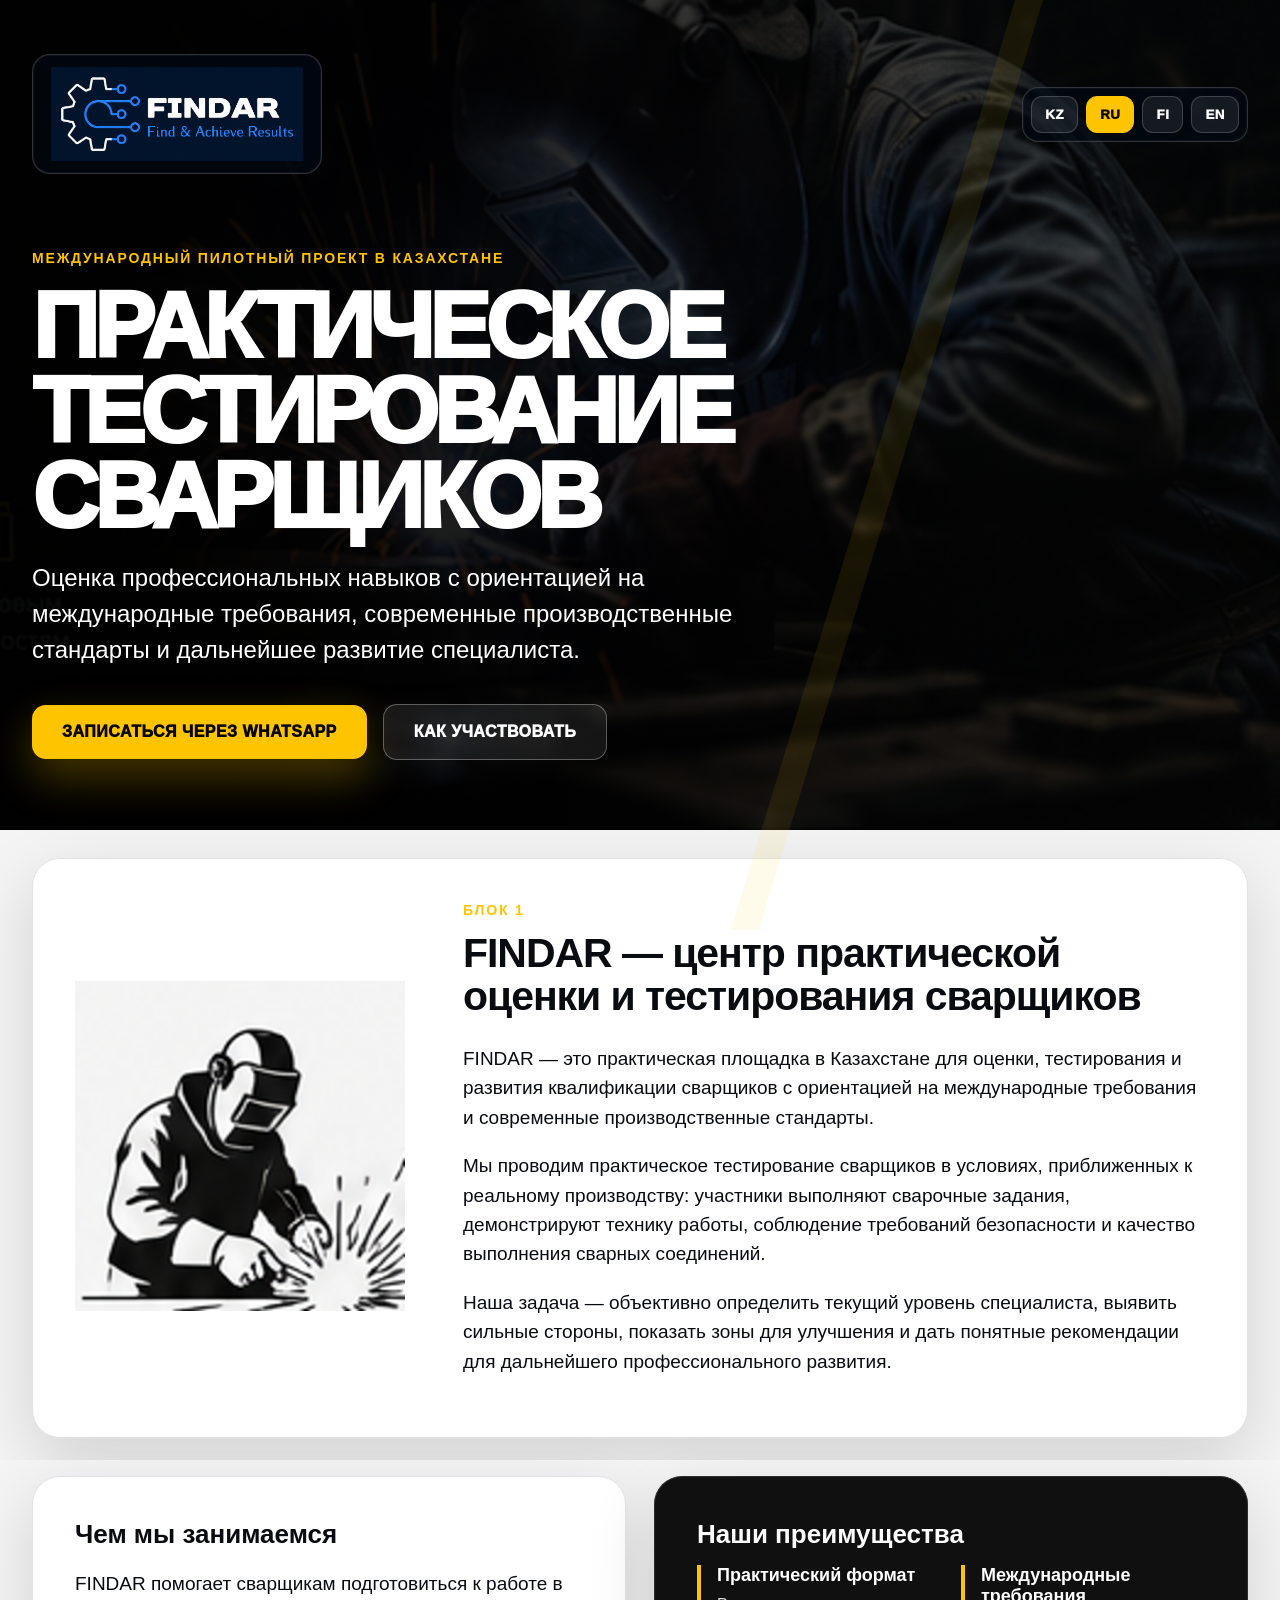
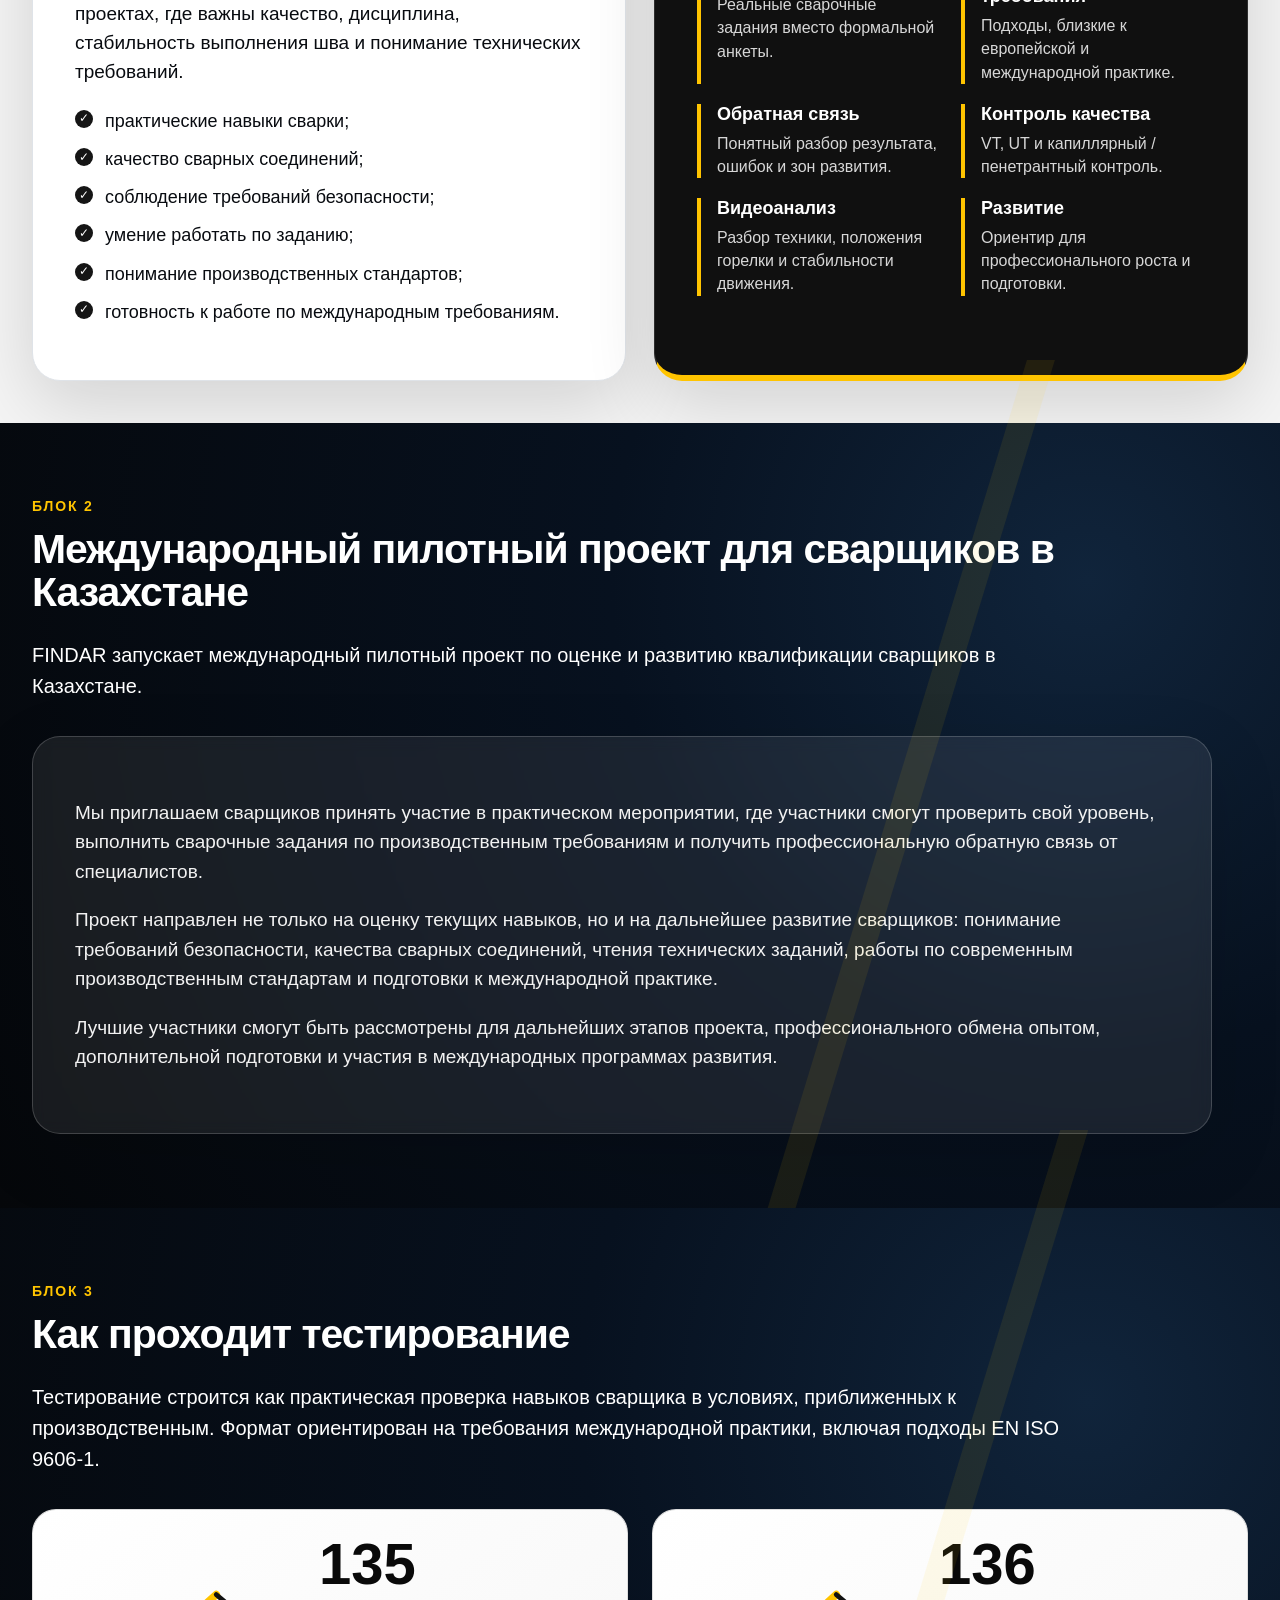
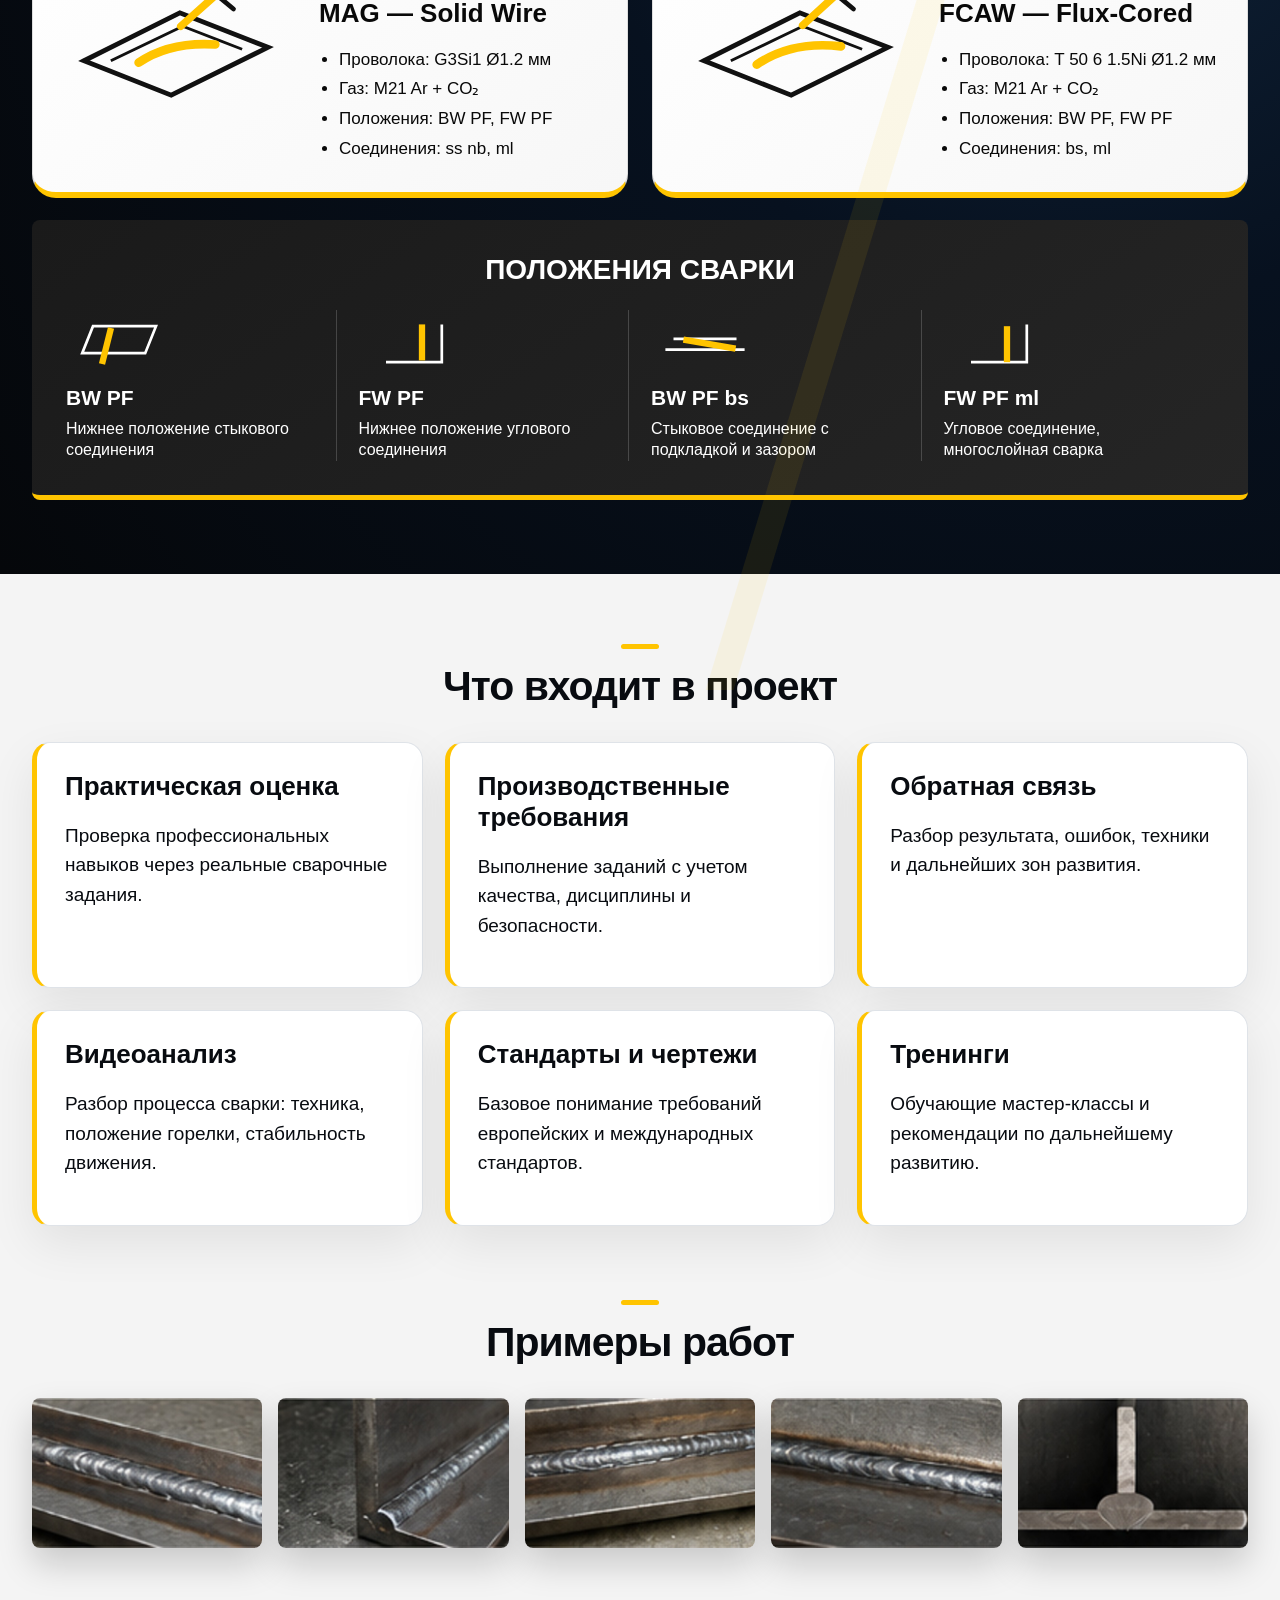
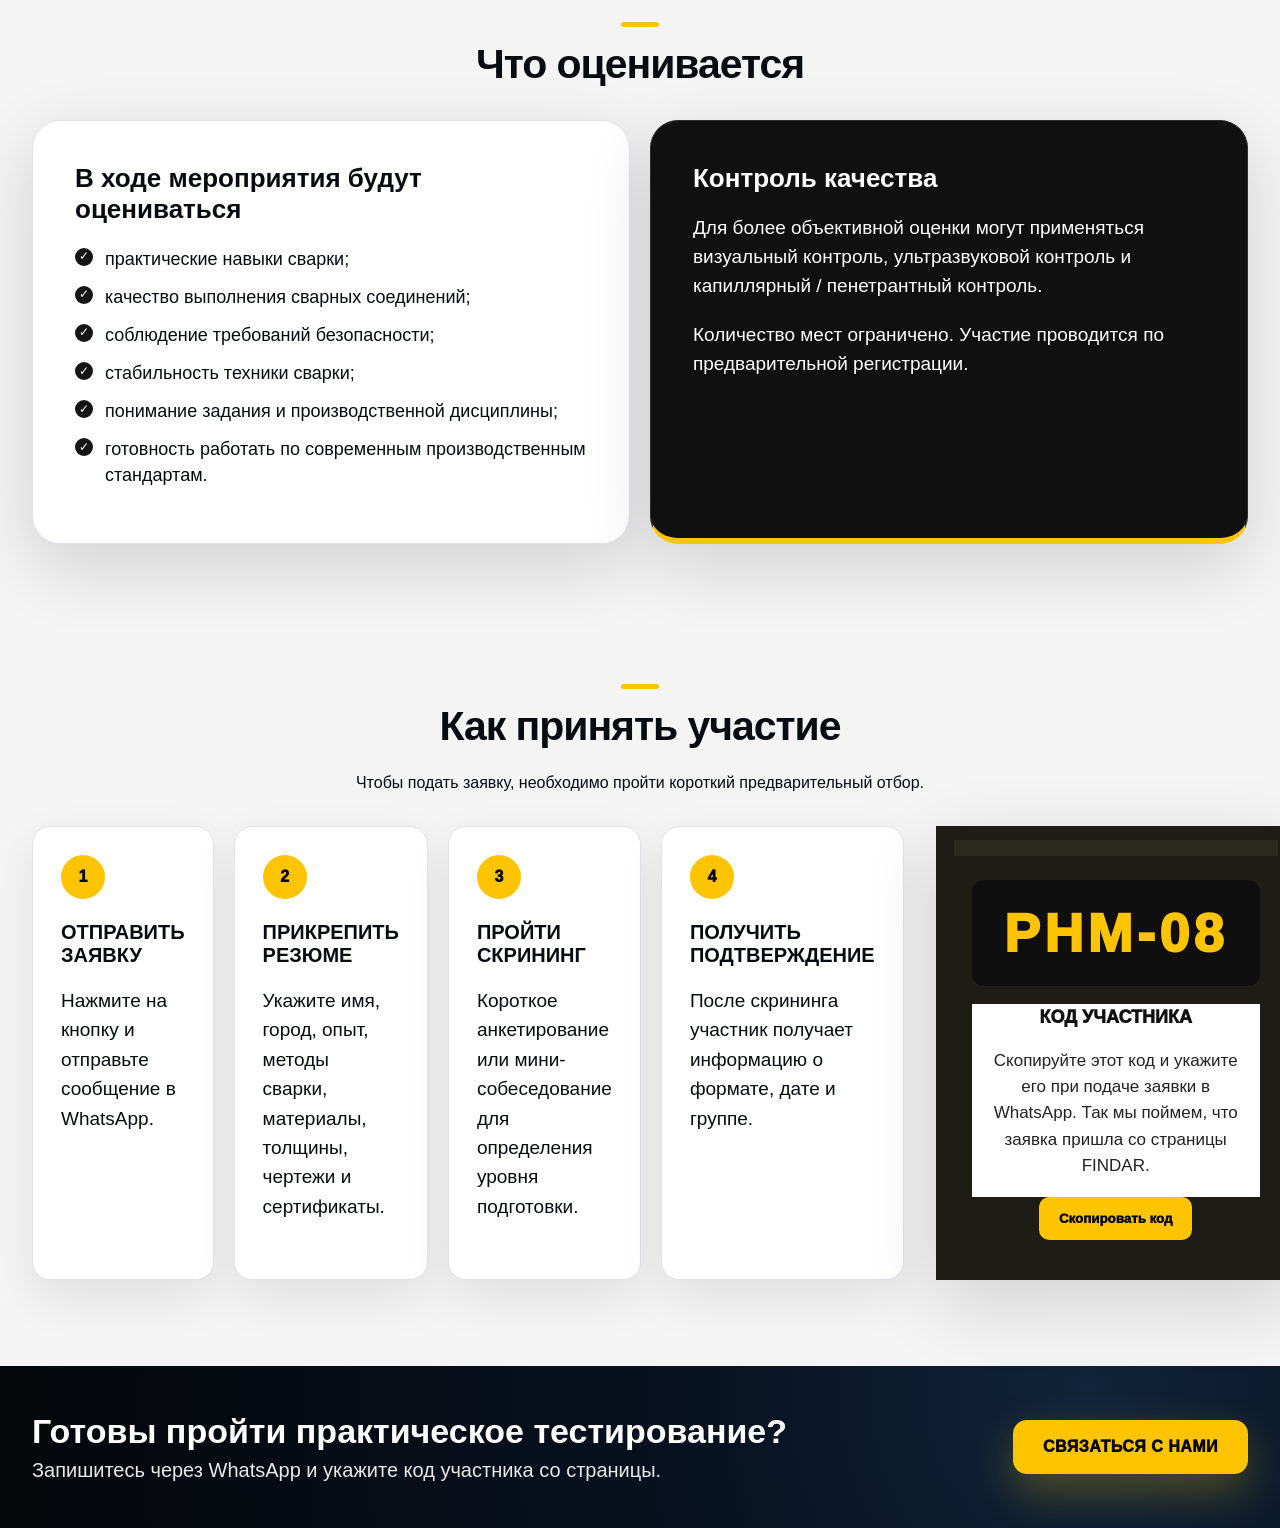
==== index.html @ 7be6737a "Initial commit" ====
<!doctype html>
<html lang="ru">
<head>
  <meta charset="utf-8" />
  <meta name="viewport" content="width=device-width, initial-scale=1" />
  <title>FINDAR — тестирование сварщиков</title>
  <meta name="description" content="FINDAR — центр практической оценки и тестирования сварщиков в Казахстане." />
  <link rel="stylesheet" href="styles.css" />
</head>
<body>
  <main class="page">
    <section class="hero section-dark">
      <div class="hero-bg"></div>
      <div class="container hero-inner">
        <div class="hero-top">
          <div class="logo-card"><img src="assets/findar-logo.png" alt="FINDAR"></div>
          <div class="lang-switch" aria-label="Выбор языка">
            <button type="button" data-lang="kk">KZ</button>
            <button type="button" data-lang="ru" class="active">RU</button>
            <button type="button" data-lang="fi">FI</button>
            <button type="button" data-lang="en">EN</button>
          </div>
        </div>
        <div class="eyebrow">Международный пилотный проект в Казахстане</div>
        <h1>Практическое тестирование сварщиков</h1>
        <p class="lead">Оценка профессиональных навыков с ориентацией на международные требования, современные производственные стандарты и дальнейшее развитие специалиста.</p>
        <div class="hero-actions">
          <a class="btn primary wa-link" href="#participate">Записаться через WhatsApp</a>
          <a class="btn secondary" href="#participate">Как участвовать</a>
        </div>
      </div>
    </section>

    <section class="section-light about" id="about">
      <div class="container card about-card">
        <div class="about-visual"><img src="assets/welder-illustration.png" alt="Сварщик"></div>
        <div class="content">
          <div class="block-tag">Блок 1</div>
          <h2>FINDAR — центр практической оценки и тестирования сварщиков</h2>
          <p>FINDAR — это практическая площадка в Казахстане для оценки, тестирования и развития квалификации сварщиков с ориентацией на международные требования и современные производственные стандарты.</p>
          <p>Мы проводим практическое тестирование сварщиков в условиях, приближенных к реальному производству: участники выполняют сварочные задания, демонстрируют технику работы, соблюдение требований безопасности и качество выполнения сварных соединений.</p>
          <p>Наша задача — объективно определить текущий уровень специалиста, выявить сильные стороны, показать зоны для улучшения и дать понятные рекомендации для дальнейшего профессионального развития.</p>
        </div>
      </div>
    </section>

    <section class="section-light compact">
      <div class="container two-col">
        <div class="card">
          <h3>Чем мы занимаемся</h3>
          <p>FINDAR помогает сварщикам подготовиться к работе в проектах, где важны качество, дисциплина, стабильность выполнения шва и понимание технических требований.</p>
          <ul class="check-list">
            <li>практические навыки сварки;</li>
            <li>качество сварных соединений;</li>
            <li>соблюдение требований безопасности;</li>
            <li>умение работать по заданию;</li>
            <li>понимание производственных стандартов;</li>
            <li>готовность к работе по международным требованиям.</li>
          </ul>
        </div>
        <div class="card dark-card">
          <h3>Наши преимущества</h3>
          <div class="adv-grid">
            <div><b>Практический формат</b><span>Реальные сварочные задания вместо формальной анкеты.</span></div>
            <div><b>Международные требования</b><span>Подходы, близкие к европейской и международной практике.</span></div>
            <div><b>Обратная связь</b><span>Понятный разбор результата, ошибок и зон развития.</span></div>
            <div><b>Контроль качества</b><span>VT, UT и капиллярный / пенетрантный контроль.</span></div>
            <div><b>Видеоанализ</b><span>Разбор техники, положения горелки и стабильности движения.</span></div>
            <div><b>Развитие</b><span>Ориентир для профессионального роста и подготовки.</span></div>
          </div>
        </div>
      </div>
    </section>

    <section class="section-dark project" id="project">
      <div class="container">
        <div class="section-head light">
          <div class="block-tag">Блок 2</div>
          <h2>Международный пилотный проект для сварщиков в Казахстане</h2>
          <p>FINDAR запускает международный пилотный проект по оценке и развитию квалификации сварщиков в Казахстане.</p>
        </div>
        <div class="card project-card">
          <p>Мы приглашаем сварщиков принять участие в практическом мероприятии, где участники смогут проверить свой уровень, выполнить сварочные задания по производственным требованиям и получить профессиональную обратную связь от специалистов.</p>
          <p>Проект направлен не только на оценку текущих навыков, но и на дальнейшее развитие сварщиков: понимание требований безопасности, качества сварных соединений, чтения технических заданий, работы по современным производственным стандартам и подготовки к международной практике.</p>
          <p>Лучшие участники смогут быть рассмотрены для дальнейших этапов проекта, профессионального обмена опытом, дополнительной подготовки и участия в международных программах развития.</p>
        </div>
      </div>
    </section>

    <section class="section-dark testing" id="testing">
      <div class="container">
        <div class="section-head light">
          <div class="block-tag">Блок 3</div>
          <h2>Как проходит тестирование</h2>
          <p>Тестирование строится как практическая проверка навыков сварщика в условиях, приближенных к производственным. Формат ориентирован на требования международной практики, включая подходы EN ISO 9606-1.</p>
        </div>

        <div class="process-cards">
          <article class="process-card">
            <div class="weld-svg">
              <svg viewBox="0 0 240 130" aria-hidden="true"><path d="M24 78 124 28l92 36-101 50z" fill="none" stroke="currentColor" stroke-width="5"/><path d="M52 78l75-36 62 24" fill="none" stroke="currentColor" stroke-width="3"/><path d="M81 80c22-15 49-21 80-19" fill="none" stroke="#ffc400" stroke-width="9" stroke-linecap="round"/><path d="M125 42l37-33" stroke="#ffc400" stroke-width="8" stroke-linecap="round"/><path d="M162 9l18 15" stroke="currentColor" stroke-width="5" stroke-linecap="round"/></svg>
            </div>
            <div class="process-text"><strong>135</strong><h3>MAG — Solid Wire</h3><ul><li>Проволока: G3Si1 Ø1.2 мм</li><li>Газ: M21 Ar + CO₂</li><li>Положения: BW PF, FW PF</li><li>Соединения: ss nb, ml</li></ul></div>
          </article>
          <article class="process-card">
            <div class="weld-svg">
              <svg viewBox="0 0 240 130" aria-hidden="true"><path d="M24 78 124 28l92 36-101 50z" fill="none" stroke="currentColor" stroke-width="5"/><path d="M52 78l75-36 62 24" fill="none" stroke="currentColor" stroke-width="3"/><path d="M79 82c25-17 54-23 88-19" fill="none" stroke="#ffc400" stroke-width="9" stroke-linecap="round"/><path d="M127 41l35-32" stroke="#ffc400" stroke-width="8" stroke-linecap="round"/><path d="M162 9l18 15" stroke="currentColor" stroke-width="5" stroke-linecap="round"/></svg>
            </div>
            <div class="process-text"><strong>136</strong><h3>FCAW — Flux-Cored</h3><ul><li>Проволока: T 50 6 1.5Ni Ø1.2 мм</li><li>Газ: M21 Ar + CO₂</li><li>Положения: BW PF, FW PF</li><li>Соединения: bs, ml</li></ul></div>
          </article>
        </div>

        <div class="positions">
          <h3>Положения сварки</h3>
          <div class="positions-grid">
            <div class="position-item"><svg viewBox="0 0 120 80"><path d="M18 48h70l12-30H30z" fill="none" stroke="currentColor" stroke-width="3"/><path d="M50 20l-10 40" stroke="#ffc400" stroke-width="7"/></svg><b>BW PF</b><span>Нижнее положение стыкового соединения</span></div>
            <div class="position-item"><svg viewBox="0 0 120 80"><path d="M30 58h62V16" fill="none" stroke="currentColor" stroke-width="3"/><path d="M70 16v40" stroke="#ffc400" stroke-width="7"/></svg><b>FW PF</b><span>Нижнее положение углового соединения</span></div>
            <div class="position-item"><svg viewBox="0 0 120 80"><path d="M16 44h88M25 32h70" stroke="currentColor" stroke-width="3"/><path d="M36 33l58 10" stroke="#ffc400" stroke-width="7"/></svg><b>BW PF bs</b><span>Стыковое соединение с подкладкой и зазором</span></div>
            <div class="position-item"><svg viewBox="0 0 120 80"><path d="M30 58h62V16" fill="none" stroke="currentColor" stroke-width="3"/><path d="M70 18v40" stroke="#ffc400" stroke-width="7"/></svg><b>FW PF ml</b><span>Угловое соединение, многослойная сварка</span></div>
          </div>
        </div>
      </div>
    </section>

    <section class="section-light included">
      <div class="container">
        <div class="section-head"><div class="accent-line"></div><h2>Что входит в проект</h2></div>
        <div class="feature-grid">
          <div class="mini-card"><h3>Практическая оценка</h3><p>Проверка профессиональных навыков через реальные сварочные задания.</p></div>
          <div class="mini-card"><h3>Производственные требования</h3><p>Выполнение заданий с учетом качества, дисциплины и безопасности.</p></div>
          <div class="mini-card"><h3>Обратная связь</h3><p>Разбор результата, ошибок, техники и дальнейших зон развития.</p></div>
          <div class="mini-card"><h3>Видеоанализ</h3><p>Разбор процесса сварки: техника, положение горелки, стабильность движения.</p></div>
          <div class="mini-card"><h3>Стандарты и чертежи</h3><p>Базовое понимание требований европейских и международных стандартов.</p></div>
          <div class="mini-card"><h3>Тренинги</h3><p>Обучающие мастер-классы и рекомендации по дальнейшему развитию.</p></div>
        </div>

        <div class="works">
          <div class="section-head"><div class="accent-line"></div><h2>Примеры работ</h2></div>
          <div class="work-grid">
            <img src="assets/work-1.jpg" alt="Сварной шов"><img src="assets/work-2.jpg" alt="Сварной шов"><img src="assets/work-3.jpg" alt="Сварной шов"><img src="assets/work-4.jpg" alt="Сварной шов"><img src="assets/work-5.jpg" alt="Сварное соединение">
          </div>
        </div>

        <div class="evaluated">
          <div class="section-head"><div class="accent-line"></div><h2>Что оценивается</h2></div>
          <div class="two-col small-gap">
            <div class="card"><h3>В ходе мероприятия будут оцениваться</h3><ul class="check-list"><li>практические навыки сварки;</li><li>качество выполнения сварных соединений;</li><li>соблюдение требований безопасности;</li><li>стабильность техники сварки;</li><li>понимание задания и производственной дисциплины;</li><li>готовность работать по современным производственным стандартам.</li></ul></div>
            <div class="card dark-card"><h3>Контроль качества</h3><p>Для более объективной оценки могут применяться визуальный контроль, ультразвуковой контроль и капиллярный / пенетрантный контроль.</p><p>Количество мест ограничено. Участие проводится по предварительной регистрации.</p></div>
          </div>
        </div>
      </div>
    </section>

    <section class="section-light participate" id="participate">
      <div class="container">
        <div class="section-head"><div class="accent-line"></div><h2>Как принять участие</h2><p>Чтобы подать заявку, необходимо пройти короткий предварительный отбор.</p></div>
        <div class="participate-layout">
          <div class="steps">
            <div class="step"><span>1</span><h3>Отправить заявку</h3><p>Нажмите на кнопку и отправьте сообщение в WhatsApp.</p></div>
            <div class="step"><span>2</span><h3>Прикрепить резюме</h3><p>Укажите имя, город, опыт, методы сварки, материалы, толщины, чертежи и сертификаты.</p></div>
            <div class="step"><span>3</span><h3>Пройти скрининг</h3><p>Короткое анкетирование или мини-собеседование для определения уровня подготовки.</p></div>
            <div class="step"><span>4</span><h3>Получить подтверждение</h3><p>После скрининга участник получает информацию о формате, дате и группе.</p></div>
          </div>
          <aside class="code-box">
            <h3>Код участника</h3>
            <div id="visitorCode" class="visitor-code">FND-000</div>
            <p>Скопируйте этот код и укажите его при подаче заявки в WhatsApp. Так мы поймем, что заявка пришла со страницы FINDAR.</p>
            <button type="button" id="copyCode">Скопировать код</button>
          </aside>
        </div>
      </div>
    </section>

    <section class="cta section-dark">
      <div class="container cta-inner">
        <div><h2>Готовы пройти практическое тестирование?</h2><p>Запишитесь через WhatsApp и укажите код участника со страницы.</p></div>
        <a class="btn primary wa-link" href="#">Связаться с нами</a>
      </div>
    </section>
  </main>

  <script>
    (function () {

      const translations = {
        ru: {
          'Международный пилотный проект в Казахстане':'Международный пилотный проект в Казахстане',
          'Практическое тестирование сварщиков':'Практическое тестирование сварщиков',
          'Оценка профессиональных навыков с ориентацией на международные требования, современные производственные стандарты и дальнейшее развитие специалиста.':'Оценка профессиональных навыков с ориентацией на международные требования, современные производственные стандарты и дальнейшее развитие специалиста.',
          'Записаться через WhatsApp':'Записаться через WhatsApp','Как участвовать':'Как участвовать','Блок 1':'Блок 1','Блок 2':'Блок 2','Блок 3':'Блок 3',
          'FINDAR — центр практической оценки и тестирования сварщиков':'FINDAR — центр практической оценки и тестирования сварщиков',
          'FINDAR — это практическая площадка в Казахстане для оценки, тестирования и развития квалификации сварщиков с ориентацией на международные требования и современные производственные стандарты.':'FINDAR — это практическая площадка в Казахстане для оценки, тестирования и развития квалификации сварщиков с ориентацией на международные требования и современные производственные стандарты.',
          'Мы проводим практическое тестирование сварщиков в условиях, приближенных к реальному производству: участники выполняют сварочные задания, демонстрируют технику работы, соблюдение требований безопасности и качество выполнения сварных соединений.':'Мы проводим практическое тестирование сварщиков в условиях, приближенных к реальному производству: участники выполняют сварочные задания, демонстрируют технику работы, соблюдение требований безопасности и качество выполнения сварных соединений.',
          'Наша задача — объективно определить текущий уровень специалиста, выявить сильные стороны, показать зоны для улучшения и дать понятные рекомендации для дальнейшего профессионального развития.':'Наша задача — объективно определить текущий уровень специалиста, выявить сильные стороны, показать зоны для улучшения и дать понятные рекомендации для дальнейшего профессионального развития.',
          'Чем мы занимаемся':'Чем мы занимаемся','Наши преимущества':'Наши преимущества',
          'FINDAR помогает сварщикам подготовиться к работе в проектах, где важны качество, дисциплина, стабильность выполнения шва и понимание технических требований.':'FINDAR помогает сварщикам подготовиться к работе в проектах, где важны качество, дисциплина, стабильность выполнения шва и понимание технических требований.',
          'практические навыки сварки;':'практические навыки сварки;','качество сварных соединений;':'качество сварных соединений;','соблюдение требований безопасности;':'соблюдение требований безопасности;','умение работать по заданию;':'умение работать по заданию;','понимание производственных стандартов;':'понимание производственных стандартов;','готовность к работе по международным требованиям.':'готовность к работе по международным требованиям.',
          'Практический формат':'Практический формат','Реальные сварочные задания вместо формальной анкеты.':'Реальные сварочные задания вместо формальной анкеты.','Международные требования':'Международные требования','Подходы, близкие к европейской и международной практике.':'Подходы, близкие к европейской и международной практике.','Обратная связь':'Обратная связь','Понятный разбор результата, ошибок и зон развития.':'Понятный разбор результата, ошибок и зон развития.','Контроль качества':'Контроль качества','VT, UT и капиллярный / пенетрантный контроль.':'VT, UT и капиллярный / пенетрантный контроль.','Видеоанализ':'Видеоанализ','Разбор техники, положения горелки и стабильности движения.':'Разбор техники, положения горелки и стабильности движения.','Развитие':'Развитие','Ориентир для профессионального роста и подготовки.':'Ориентир для профессионального роста и подготовки.',
          'Международный пилотный проект для сварщиков в Казахстане':'Международный пилотный проект для сварщиков в Казахстане','FINDAR запускает международный пилотный проект по оценке и развитию квалификации сварщиков в Казахстане.':'FINDAR запускает международный пилотный проект по оценке и развитию квалификации сварщиков в Казахстане.',
          'Мы приглашаем сварщиков принять участие в практическом мероприятии, где участники смогут проверить свой уровень, выполнить сварочные задания по производственным требованиям и получить профессиональную обратную связь от специалистов.':'Мы приглашаем сварщиков принять участие в практическом мероприятии, где участники смогут проверить свой уровень, выполнить сварочные задания по производственным требованиям и получить профессиональную обратную связь от специалистов.',
          'Проект направлен не только на оценку текущих навыков, но и на дальнейшее развитие сварщиков: понимание требований безопасности, качества сварных соединений, чтения технических заданий, работы по современным производственным стандартам и подготовки к международной практике.':'Проект направлен не только на оценку текущих навыков, но и на дальнейшее развитие сварщиков: понимание требований безопасности, качества сварных соединений, чтения технических заданий, работы по современным производственным стандартам и подготовки к международной практике.',
          'Лучшие участники смогут быть рассмотрены для дальнейших этапов проекта, профессионального обмена опытом, дополнительной подготовки и участия в международных программах развития.':'Лучшие участники смогут быть рассмотрены для дальнейших этапов проекта, профессионального обмена опытом, дополнительной подготовки и участия в международных программах развития.',
          'Как проходит тестирование':'Как проходит тестирование','Тестирование строится как практическая проверка навыков сварщика в условиях, приближенных к производственным. Формат ориентирован на требования международной практики, включая подходы EN ISO 9606-1.':'Тестирование строится как практическая проверка навыков сварщика в условиях, приближенных к производственным. Формат ориентирован на требования международной практики, включая подходы EN ISO 9606-1.',
          'MAG — Solid Wire':'MAG — Solid Wire','FCAW — Flux-Cored':'FCAW — Flux-Cored','Проволока: G3Si1 Ø1.2 мм':'Проволока: G3Si1 Ø1.2 мм','Проволока: T 50 6 1.5Ni Ø1.2 мм':'Проволока: T 50 6 1.5Ni Ø1.2 мм','Газ: M21 Ar + CO₂':'Газ: M21 Ar + CO₂','Положения: BW PF, FW PF':'Положения: BW PF, FW PF','Соединения: ss nb, ml':'Соединения: ss nb, ml','Соединения: bs, ml':'Соединения: bs, ml',
          'Положения сварки':'Положения сварки','Нижнее положение стыкового соединения':'Нижнее положение стыкового соединения','Нижнее положение углового соединения':'Нижнее положение углового соединения','Стыковое соединение с подкладкой и зазором':'Стыковое соединение с подкладкой и зазором','Угловое соединение, многослойная сварка':'Угловое соединение, многослойная сварка',
          'Что входит в проект':'Что входит в проект','Практическая оценка':'Практическая оценка','Проверка профессиональных навыков через реальные сварочные задания.':'Проверка профессиональных навыков через реальные сварочные задания.','Производственные требования':'Производственные требования','Выполнение заданий с учетом качества, дисциплины и безопасности.':'Выполнение заданий с учетом качества, дисциплины и безопасности.','Разбор результата, ошибок, техники и дальнейших зон развития.':'Разбор результата, ошибок, техники и дальнейших зон развития.','Разбор процесса сварки: техника, положение горелки, стабильность движения.':'Разбор процесса сварки: техника, положение горелки, стабильность движения.','Стандарты и чертежи':'Стандарты и чертежи','Базовое понимание требований европейских и международных стандартов.':'Базовое понимание требований европейских и международных стандартов.','Тренинги':'Тренинги','Обучающие мастер-классы и рекомендации по дальнейшему развитию.':'Обучающие мастер-классы и рекомендации по дальнейшему развитию.',
          'Примеры работ':'Примеры работ','Что оценивается':'Что оценивается','В ходе мероприятия будут оцениваться':'В ходе мероприятия будут оцениваться','качество выполнения сварных соединений;':'качество выполнения сварных соединений;','стабильность техники сварки;':'стабильность техники сварки;','понимание задания и производственной дисциплины;':'понимание задания и производственной дисциплины;','готовность работать по современным производственным стандартам.':'готовность работать по современным производственным стандартам.','Для более объективной оценки могут применяться визуальный контроль, ультразвуковой контроль и капиллярный / пенетрантный контроль.':'Для более объективной оценки могут применяться визуальный контроль, ультразвуковой контроль и капиллярный / пенетрантный контроль.','Количество мест ограничено. Участие проводится по предварительной регистрации.':'Количество мест ограничено. Участие проводится по предварительной регистрации.',
          'Как принять участие':'Как принять участие','Чтобы подать заявку, необходимо пройти короткий предварительный отбор.':'Чтобы подать заявку, необходимо пройти короткий предварительный отбор.','Отправить заявку':'Отправить заявку','Нажмите на кнопку и отправьте сообщение в WhatsApp.':'Нажмите на кнопку и отправьте сообщение в WhatsApp.','Прикрепить резюме':'Прикрепить резюме','Укажите имя, город, опыт, методы сварки, материалы, толщины, чертежи и сертификаты.':'Укажите имя, город, опыт, методы сварки, материалы, толщины, чертежи и сертификаты.','Пройти скрининг':'Пройти скрининг','Короткое анкетирование или мини-собеседование для определения уровня подготовки.':'Короткое анкетирование или мини-собеседование для определения уровня подготовки.','Получить подтверждение':'Получить подтверждение','После скрининга участник получает информацию о формате, дате и группе.':'После скрининга участник получает информацию о формате, дате и группе.','Код участника':'Код участника','Скопируйте этот код и укажите его при подаче заявки в WhatsApp. Так мы поймем, что заявка пришла со страницы FINDAR.':'Скопируйте этот код и укажите его при подаче заявки в WhatsApp. Так мы поймем, что заявка пришла со страницы FINDAR.','Скопировать код':'Скопировать код','Код скопирован':'Код скопирован','Готовы пройти практическое тестирование?':'Готовы пройти практическое тестирование?','Запишитесь через WhatsApp и укажите код участника со страницы.':'Запишитесь через WhatsApp и укажите код участника со страницы.','Связаться с нами':'Связаться с нами'
        },
        en: {}, kk: {}, fi: {}
      };
      Object.assign(translations.en, {
        'Международный пилотный проект в Казахстане':'International pilot project in Kazakhstan','Практическое тестирование сварщиков':'Practical welder testing','Оценка профессиональных навыков с ориентацией на международные требования, современные производственные стандарты и дальнейшее развитие специалиста.':'Assessment of professional skills with a focus on international requirements, modern production standards and further professional development.','Записаться через WhatsApp':'Register via WhatsApp','Как участвовать':'How to participate','Блок 1':'Block 1','Блок 2':'Block 2','Блок 3':'Block 3','FINDAR — центр практической оценки и тестирования сварщиков':'FINDAR — Practical Welder Assessment and Testing Center','FINDAR — это практическая площадка в Казахстане для оценки, тестирования и развития квалификации сварщиков с ориентацией на международные требования и современные производственные стандарты.':'FINDAR is a practical platform in Kazakhstan for assessing, testing and developing welders’ qualifications with a focus on international requirements and modern production standards.','Мы проводим практическое тестирование сварщиков в условиях, приближенных к реальному производству: участники выполняют сварочные задания, демонстрируют технику работы, соблюдение требований безопасности и качество выполнения сварных соединений.':'We conduct practical welder testing in conditions close to real production: participants complete welding tasks and demonstrate technique, safety compliance and weld quality.','Наша задача — объективно определить текущий уровень специалиста, выявить сильные стороны, показать зоны для улучшения и дать понятные рекомендации для дальнейшего профессионального развития.':'Our goal is to objectively identify the specialist’s current level, strengths, areas for improvement and provide clear recommendations for further development.','Чем мы занимаемся':'What we do','Наши преимущества':'Our advantages','FINDAR помогает сварщикам подготовиться к работе в проектах, где важны качество, дисциплина, стабильность выполнения шва и понимание технических требований.':'FINDAR helps welders prepare for projects where quality, discipline, weld stability and understanding of technical requirements matter.','практические навыки сварки;':'practical welding skills;','качество сварных соединений;':'quality of welded joints;','соблюдение требований безопасности;':'safety compliance;','умение работать по заданию;':'ability to work according to the task;','понимание производственных стандартов;':'understanding of production standards;','готовность к работе по международным требованиям.':'readiness to work according to international requirements.','Практический формат':'Practical format','Реальные сварочные задания вместо формальной анкеты.':'Real welding tasks instead of a formal questionnaire.','Международные требования':'International requirements','Подходы, близкие к европейской и международной практике.':'Approaches close to European and international practice.','Обратная связь':'Feedback','Понятный разбор результата, ошибок и зон развития.':'Clear review of results, mistakes and development areas.','Контроль качества':'Quality control','VT, UT и капиллярный / пенетрантный контроль.':'VT, UT and capillary / penetrant testing.','Видеоанализ':'Video analysis','Разбор техники, положения горелки и стабильности движения.':'Review of technique, torch position and movement stability.','Развитие':'Development','Ориентир для профессионального роста и подготовки.':'A guide for professional growth and preparation.','Международный пилотный проект для сварщиков в Казахстане':'International pilot project for welders in Kazakhstan','FINDAR запускает международный пилотный проект по оценке и развитию квалификации сварщиков в Казахстане.':'FINDAR is launching an international pilot project for assessment and development of welders’ qualifications in Kazakhstan.','Мы приглашаем сварщиков принять участие в практическом мероприятии, где участники смогут проверить свой уровень, выполнить сварочные задания по производственным требованиям и получить профессиональную обратную связь от специалистов.':'We invite welders to participate in a practical event where they can check their level, complete production-based welding tasks and receive professional feedback.','Проект направлен не только на оценку текущих навыков, но и на дальнейшее развитие сварщиков: понимание требований безопасности, качества сварных соединений, чтения технических заданий, работы по современным производственным стандартам и подготовки к международной практике.':'The project focuses not only on skill assessment, but also on further development: safety requirements, weld quality, reading technical tasks, modern production standards and preparation for international practice.','Лучшие участники смогут быть рассмотрены для дальнейших этапов проекта, профессионального обмена опытом, дополнительной подготовки и участия в международных программах развития.':'Top participants may be considered for next project stages, professional exchange, additional preparation and international development programs.','Как проходит тестирование':'How testing works','Тестирование строится как практическая проверка навыков сварщика в условиях, приближенных к производственным. Формат ориентирован на требования международной практики, включая подходы EN ISO 9606-1.':'Testing is built as a practical skill check in conditions close to production. The format is oriented toward international practice, including EN ISO 9606-1 approaches.','Проволока: G3Si1 Ø1.2 мм':'Wire: G3Si1 Ø1.2 mm','Проволока: T 50 6 1.5Ni Ø1.2 мм':'Wire: T 50 6 1.5Ni Ø1.2 mm','Газ: M21 Ar + CO₂':'Gas: M21 Ar + CO₂','Положения: BW PF, FW PF':'Positions: BW PF, FW PF','Соединения: ss nb, ml':'Joints: ss nb, ml','Соединения: bs, ml':'Joints: bs, ml','Положения сварки':'Welding positions','Нижнее положение стыкового соединения':'Butt weld position','Нижнее положение углового соединения':'Fillet weld position','Стыковое соединение с подкладкой и зазором':'Butt weld with backing and gap','Угловое соединение, многослойная сварка':'Fillet weld, multilayer welding','Что входит в проект':'What the project includes','Практическая оценка':'Practical assessment','Проверка профессиональных навыков через реальные сварочные задания.':'Skill assessment through real welding tasks.','Производственные требования':'Production requirements','Выполнение заданий с учетом качества, дисциплины и безопасности.':'Tasks performed with quality, discipline and safety in mind.','Разбор результата, ошибок, техники и дальнейших зон развития.':'Review of results, errors, technique and development areas.','Разбор процесса сварки: техника, положение горелки, стабильность движения.':'Review of welding process: technique, torch position, movement stability.','Стандарты и чертежи':'Standards and drawings','Базовое понимание требований европейских и международных стандартов.':'Basic understanding of European and international standards.','Тренинги':'Training','Обучающие мастер-классы и рекомендации по дальнейшему развитию.':'Training workshops and recommendations for further development.','Примеры работ':'Work examples','Что оценивается':'What is assessed','В ходе мероприятия будут оцениваться':'During the event we assess','качество выполнения сварных соединений;':'quality of welded joints;','стабильность техники сварки;':'stability of welding technique;','понимание задания и производственной дисциплины;':'task understanding and production discipline;','готовность работать по современным производственным стандартам.':'readiness to work by modern production standards.','Для более объективной оценки могут применяться визуальный контроль, ультразвуковой контроль и капиллярный / пенетрантный контроль.':'For a more objective assessment, visual testing, ultrasonic testing and capillary / penetrant testing may be used.','Количество мест ограничено. Участие проводится по предварительной регистрации.':'Places are limited. Participation is by prior registration.','Как принять участие':'How to participate','Чтобы подать заявку, необходимо пройти короткий предварительный отбор.':'To apply, participants must pass a short preliminary screening.','Отправить заявку':'Send an application','Нажмите на кнопку и отправьте сообщение в WhatsApp.':'Click the button and send a WhatsApp message.','Прикрепить резюме':'Attach your CV','Укажите имя, город, опыт, методы сварки, материалы, толщины, чертежи и сертификаты.':'Provide your name, city, experience, welding methods, materials, thicknesses, drawings and certificates.','Пройти скрининг':'Pass screening','Короткое анкетирование или мини-собеседование для определения уровня подготовки.':'A short questionnaire or mini-interview to determine your level.','Получить подтверждение':'Get confirmation','После скрининга участник получает информацию о формате, дате и группе.':'After screening, the participant receives format, date and group information.','Код участника':'Participant code','Скопируйте этот код и укажите его при подаче заявки в WhatsApp. Так мы поймем, что заявка пришла со страницы FINDAR.':'Copy this code and include it in your WhatsApp application so we know it came from the FINDAR page.','Скопировать код':'Copy code','Код скопирован':'Code copied','Готовы пройти практическое тестирование?':'Ready for practical testing?','Запишитесь через WhatsApp и укажите код участника со страницы.':'Register via WhatsApp and include the participant code from this page.','Связаться с нами':'Contact us'
      });
      Object.assign(translations.kk, {
        'Международный пилотный проект в Казахстане':'Қазақстандағы халықаралық пилоттық жоба','Практическое тестирование сварщиков':'Дәнекерлеушілерді практикалық тестілеу','Оценка профессиональных навыков с ориентацией на международные требования, современные производственные стандарты и дальнейшее развитие специалиста.':'Кәсіби дағдыларды халықаралық талаптар, заманауи өндірістік стандарттар және маманның әрі қарай дамуы тұрғысынан бағалау.','Записаться через WhatsApp':'WhatsApp арқылы жазылу','Как участвовать':'Қалай қатысуға болады','Блок 1':'1-блок','Блок 2':'2-блок','Блок 3':'3-блок','FINDAR — центр практической оценки и тестирования сварщиков':'FINDAR — дәнекерлеушілерді практикалық бағалау және тестілеу орталығы','FINDAR — это практическая площадка в Казахстане для оценки, тестирования и развития квалификации сварщиков с ориентацией на международные требования и современные производственные стандарты.':'FINDAR — Қазақстандағы дәнекерлеушілердің біліктілігін бағалау, тестілеу және дамытуға арналған практикалық алаң. Жұмыс халықаралық талаптар мен заманауи өндірістік стандарттарға бағытталған.','Мы проводим практическое тестирование сварщиков в условиях, приближенных к реальному производству: участники выполняют сварочные задания, демонстрируют технику работы, соблюдение требований безопасности и качество выполнения сварных соединений.':'Біз дәнекерлеушілерді нақты өндіріске жақын жағдайда практикалық тестілеуден өткіземіз: қатысушылар дәнекерлеу тапсырмаларын орындайды, жұмыс техникасын, қауіпсіздік талаптарын және қосылыстар сапасын көрсетеді.','Наша задача — объективно определить текущий уровень специалиста, выявить сильные стороны, показать зоны для улучшения и дать понятные рекомендации для дальнейшего профессионального развития.':'Мақсатымыз — маманның ағымдағы деңгейін объективті анықтау, күшті жақтарын табу, жақсарту аймақтарын көрсету және кәсіби даму бойынша нақты ұсыныстар беру.','Чем мы занимаемся':'Біз немен айналысамыз','Наши преимущества':'Біздің артықшылықтар','FINDAR помогает сварщикам подготовиться к работе в проектах, где важны качество, дисциплина, стабильность выполнения шва и понимание технических требований.':'FINDAR сапа, тәртіп, тігістің тұрақтылығы және техникалық талаптарды түсіну маңызды жобаларға дайындалуға көмектеседі.','практические навыки сварки;':'практикалық дәнекерлеу дағдылары;','качество сварных соединений;':'дәнекерленген қосылыстар сапасы;','соблюдение требований безопасности;':'қауіпсіздік талаптарын сақтау;','умение работать по заданию;':'тапсырма бойынша жұмыс істей білу;','понимание производственных стандартов;':'өндірістік стандарттарды түсіну;','готовность к работе по международным требованиям.':'халықаралық талаптар бойынша жұмысқа дайындық.','Практический формат':'Практикалық формат','Реальные сварочные задания вместо формальной анкеты.':'Формалды анкета емес, нақты дәнекерлеу тапсырмалары.','Международные требования':'Халықаралық талаптар','Подходы, близкие к европейской и международной практике.':'Еуропалық және халықаралық тәжірибеге жақын тәсілдер.','Обратная связь':'Кері байланыс','Понятный разбор результата, ошибок и зон развития.':'Нәтижені, қателерді және даму аймақтарын түсінікті талдау.','Контроль качества':'Сапаны бақылау','VT, UT и капиллярный / пенетрантный контроль.':'VT, UT және капиллярлық / пенетранттық бақылау.','Видеоанализ':'Бейнеталдау','Разбор техники, положения горелки и стабильности движения.':'Техника, горелка орны және қозғалыс тұрақтылығын талдау.','Развитие':'Даму','Ориентир для профессионального роста и подготовки.':'Кәсіби өсу мен дайындыққа бағыт.','Международный пилотный проект для сварщиков в Казахстане':'Қазақстандағы дәнекерлеушілерге арналған халықаралық пилоттық жоба','FINDAR запускает международный пилотный проект по оценке и развитию квалификации сварщиков в Казахстане.':'FINDAR Қазақстанда дәнекерлеушілердің біліктілігін бағалау және дамыту бойынша халықаралық пилоттық жобаны іске қосады.','Мы приглашаем сварщиков принять участие в практическом мероприятии, где участники смогут проверить свой уровень, выполнить сварочные задания по производственным требованиям и получить профессиональную обратную связь от специалистов.':'Дәнекерлеушілерді практикалық іс-шараға шақырамыз: қатысушылар өз деңгейін тексереді, өндірістік талаптар бойынша тапсырмалар орындайды және мамандардан кері байланыс алады.','Проект направлен не только на оценку текущих навыков, но и на дальнейшее развитие сварщиков: понимание требований безопасности, качества сварных соединений, чтения технических заданий, работы по современным производственным стандартам и подготовки к международной практике.':'Жоба тек ағымдағы дағдыларды бағалауға емес, әрі қарай дамытуға да бағытталған: қауіпсіздік, қосылыстар сапасы, техникалық тапсырмаларды оқу, заманауи өндірістік стандарттар және халықаралық тәжірибеге дайындық.','Лучшие участники смогут быть рассмотрены для дальнейших этапов проекта, профессионального обмена опытом, дополнительной подготовки и участия в международных программах развития.':'Үздік қатысушылар жобаның келесі кезеңдеріне, кәсіби тәжірибе алмасуға, қосымша дайындыққа және халықаралық даму бағдарламаларына қарастырылуы мүмкін.','Как проходит тестирование':'Тестілеу қалай өтеді','Тестирование строится как практическая проверка навыков сварщика в условиях, приближенных к производственным. Формат ориентирован на требования международной практики, включая подходы EN ISO 9606-1.':'Тестілеу өндірістік жағдайға жақын форматтағы практикалық тексеріс ретінде өтеді. Формат EN ISO 9606-1 тәсілдерін қоса алғанда халықаралық тәжірибе талаптарына бағытталған.','Проволока: G3Si1 Ø1.2 мм':'Сым: G3Si1 Ø1.2 мм','Проволока: T 50 6 1.5Ni Ø1.2 мм':'Сым: T 50 6 1.5Ni Ø1.2 мм','Газ: M21 Ar + CO₂':'Газ: M21 Ar + CO₂','Положения: BW PF, FW PF':'Позициялар: BW PF, FW PF','Соединения: ss nb, ml':'Қосылыстар: ss nb, ml','Соединения: bs, ml':'Қосылыстар: bs, ml','Положения сварки':'Дәнекерлеу позициялары','Нижнее положение стыкового соединения':'Түйістірілген қосылыс позициясы','Нижнее положение углового соединения':'Бұрыштық қосылыс позициясы','Стыковое соединение с подкладкой и зазором':'Астары және саңылауы бар түйістірілген қосылыс','Угловое соединение, многослойная сварка':'Бұрыштық қосылыс, көпқабатты дәнекерлеу','Что входит в проект':'Жобаға не кіреді','Практическая оценка':'Практикалық бағалау','Проверка профессиональных навыков через реальные сварочные задания.':'Нақты дәнекерлеу тапсырмалары арқылы кәсіби дағдыларды тексеру.','Производственные требования':'Өндірістік талаптар','Выполнение заданий с учетом качества, дисциплины и безопасности.':'Сапа, тәртіп және қауіпсіздікті ескере отырып тапсырмаларды орындау.','Разбор результата, ошибок, техники и дальнейших зон развития.':'Нәтижені, қателерді, техниканы және даму аймақтарын талдау.','Разбор процесса сварки: техника, положение горелки, стабильность движения.':'Дәнекерлеу процесін талдау: техника, горелка орны, қозғалыс тұрақтылығы.','Стандарты и чертежи':'Стандарттар мен сызбалар','Базовое понимание требований европейских и международных стандартов.':'Еуропалық және халықаралық стандарттар талаптарының базалық түсінігі.','Тренинги':'Тренингтер','Обучающие мастер-классы и рекомендации по дальнейшему развитию.':'Оқыту мастер-кластары және әрі қарай даму бойынша ұсыныстар.','Примеры работ':'Жұмыс үлгілері','Что оценивается':'Не бағаланады','В ходе мероприятия будут оцениваться':'Іс-шара барысында бағаланады','качество выполнения сварных соединений;':'дәнекерленген қосылыстарды орындау сапасы;','стабильность техники сварки;':'дәнекерлеу техникасының тұрақтылығы;','понимание задания и производственной дисциплины;':'тапсырманы түсіну және өндірістік тәртіп;','готовность работать по современным производственным стандартам.':'заманауи өндірістік стандарттар бойынша жұмысқа дайындық.','Для более объективной оценки могут применяться визуальный контроль, ультразвуковой контроль и капиллярный / пенетрантный контроль.':'Объективті бағалау үшін визуалды бақылау, ультрадыбыстық бақылау және капиллярлық / пенетранттық бақылау қолданылуы мүмкін.','Количество мест ограничено. Участие проводится по предварительной регистрации.':'Орын саны шектеулі. Қатысу алдын ала тіркелу арқылы жүргізіледі.','Как принять участие':'Қалай қатысуға болады','Чтобы подать заявку, необходимо пройти короткий предварительный отбор.':'Өтінім беру үшін қысқа алдын ала іріктеуден өту қажет.','Отправить заявку':'Өтінім жіберу','Нажмите на кнопку и отправьте сообщение в WhatsApp.':'Түймені басып, WhatsApp арқылы хабарлама жіберіңіз.','Прикрепить резюме':'Түйіндеме тіркеу','Укажите имя, город, опыт, методы сварки, материалы, толщины, чертежи и сертификаты.':'Атыңызды, қалаңызды, тәжірибеңізді, дәнекерлеу әдістерін, материалдарды, қалыңдықтарды, сызбалар мен сертификаттарды көрсетіңіз.','Пройти скрининг':'Скринингтен өту','Короткое анкетирование или мини-собеседование для определения уровня подготовки.':'Дайындық деңгейін анықтау үшін қысқа анкета немесе мини-сұхбат.','Получить подтверждение':'Растау алу','После скрининга участник получает информацию о формате, дате и группе.':'Скринингтен кейін қатысушы формат, күн және топ туралы ақпарат алады.','Код участника':'Қатысушы коды','Скопируйте этот код и укажите его при подаче заявки в WhatsApp. Так мы поймем, что заявка пришла со страницы FINDAR.':'Бұл кодты көшіріп, WhatsApp-та өтінім бергенде көрсетіңіз. Осылайша өтінім FINDAR парағынан келгенін білеміз.','Скопировать код':'Кодты көшіру','Код скопирован':'Код көшірілді','Готовы пройти практическое тестирование?':'Практикалық тестілеуден өтуге дайынсыз ба?','Запишитесь через WhatsApp и укажите код участника со страницы.':'WhatsApp арқылы жазылып, парақтағы қатысушы кодын көрсетіңіз.','Связаться с нами':'Бізбен байланысу'
      });
      Object.assign(translations.fi, {
        'Международный пилотный проект в Казахстане':'Kansainvälinen pilottihanke Kazakstanissa','Практическое тестирование сварщиков':'Hitsaajien käytännön testaus','Оценка профессиональных навыков с ориентацией на международные требования, современные производственные стандарты и дальнейшее развитие специалиста.':'Ammattitaitojen arviointi kansainvälisten vaatimusten, nykyaikaisten tuotantostandardien ja asiantuntijan jatkokehityksen näkökulmasta.','Записаться через WhatsApp':'Ilmoittaudu WhatsAppissa','Как участвовать':'Kuinka osallistua','Блок 1':'Osa 1','Блок 2':'Osa 2','Блок 3':'Osa 3','FINDAR — центр практической оценки и тестирования сварщиков':'FINDAR — hitsaajien käytännön arviointi- ja testauskeskus','FINDAR — это практическая площадка в Казахстане для оценки, тестирования и развития квалификации сварщиков с ориентацией на международные требования и современные производственные стандарты.':'FINDAR on Kazakstanissa toimiva käytännön alusta hitsaajien pätevyyden arviointiin, testaukseen ja kehittämiseen kansainvälisiä vaatimuksia ja nykyaikaisia tuotantostandardeja painottaen.','Мы проводим практическое тестирование сварщиков в условиях, приближенных к реальному производству: участники выполняют сварочные задания, демонстрируют технику работы, соблюдение требований безопасности и качество выполнения сварных соединений.':'Toteutamme hitsaajien käytännön testauksen tuotantoa muistuttavissa olosuhteissa: osallistujat tekevät hitsaustehtäviä ja osoittavat työtekniikan, turvallisuusvaatimusten noudattamisen sekä hitsausliitosten laadun.','Наша задача — объективно определить текущий уровень специалиста, выявить сильные стороны, показать зоны для улучшения и дать понятные рекомендации для дальнейшего профессионального развития.':'Tavoitteemme on määrittää asiantuntijan nykyinen taso objektiivisesti, tunnistaa vahvuudet, kehitysalueet ja antaa selkeät suositukset ammatilliseen kehitykseen.','Чем мы занимаемся':'Mitä teemme','Наши преимущества':'Etumme','FINDAR помогает сварщикам подготовиться к работе в проектах, где важны качество, дисциплина, стабильность выполнения шва и понимание технических требований.':'FINDAR auttaa hitsaajia valmistautumaan projekteihin, joissa laatu, kurinalaisuus, hitsin tasaisuus ja teknisten vaatimusten ymmärtäminen ovat tärkeitä.','практические навыки сварки;':'käytännön hitsaustaidot;','качество сварных соединений;':'hitsausliitosten laatu;','соблюдение требований безопасности;':'turvallisuusvaatimusten noudattaminen;','умение работать по заданию;':'kyky työskennellä tehtävän mukaan;','понимание производственных стандартов;':'tuotantostandardien ymmärtäminen;','готовность к работе по международным требованиям.':'valmius työskennellä kansainvälisten vaatimusten mukaan.','Практический формат':'Käytännön formaatti','Реальные сварочные задания вместо формальной анкеты.':'Todelliset hitsaustehtävät muodollisen kyselyn sijaan.','Международные требования':'Kansainväliset vaatimukset','Подходы, близкие к европейской и международной практике.':'Eurooppalaista ja kansainvälistä käytäntöä vastaavat lähestymistavat.','Обратная связь':'Palaute','Понятный разбор результата, ошибок и зон развития.':'Selkeä arvio tuloksesta, virheistä ja kehitysalueista.','Контроль качества':'Laadunvalvonta','VT, UT и капиллярный / пенетрантный контроль.':'VT, UT sekä kapillaari- / tunkeumanestetarkastus.','Видеоанализ':'Videoanalyysi','Разбор техники, положения горелки и стабильности движения.':'Tekniikan, polttimen asennon ja liikkeen vakauden analyysi.','Развитие':'Kehitys','Ориентир для профессионального роста и подготовки.':'Suunta ammatilliseen kasvuun ja valmistautumiseen.','Международный пилотный проект для сварщиков в Казахстане':'Kansainvälinen pilottihanke hitsaajille Kazakstanissa','FINDAR запускает международный пилотный проект по оценке и развитию квалификации сварщиков в Казахстане.':'FINDAR käynnistää Kazakstanissa kansainvälisen pilottihankkeen hitsaajien pätevyyden arvioimiseksi ja kehittämiseksi.','Мы приглашаем сварщиков принять участие в практическом мероприятии, где участники смогут проверить свой уровень, выполнить сварочные задания по производственным требованиям и получить профессиональную обратную связь от специалистов.':'Kutsumme hitsaajia osallistumaan käytännön tapahtumaan, jossa he voivat tarkistaa tasonsa, tehdä tuotantovaatimuksiin perustuvia hitsaustehtäviä ja saada asiantuntijapalautetta.','Проект направлен не только на оценку текущих навыков, но и на дальнейшее развитие сварщиков: понимание требований безопасности, качества сварных соединений, чтения технических заданий, работы по современным производственным стандартам и подготовки к международной практике.':'Hanke keskittyy taitojen arvioinnin lisäksi hitsaajien kehittämiseen: turvallisuusvaatimuksiin, hitsausliitosten laatuun, teknisten tehtävien lukemiseen, nykyaikaisiin tuotantostandardeihin ja kansainväliseen käytäntöön valmistautumiseen.','Лучшие участники смогут быть рассмотрены для дальнейших этапов проекта, профессионального обмена опытом, дополнительной подготовки и участия в международных программах развития.':'Parhaat osallistujat voidaan huomioida hankkeen seuraaviin vaiheisiin, ammatilliseen kokemustenvaihtoon, lisävalmennukseen ja kansainvälisiin kehitysohjelmiin.','Как проходит тестирование':'Miten testaus etenee','Тестирование строится как практическая проверка навыков сварщика в условиях, приближенных к производственным. Формат ориентирован на требования международной практики, включая подходы EN ISO 9606-1.':'Testaus toteutetaan käytännön taitojen tarkastuksena tuotantoa muistuttavissa olosuhteissa. Formaatti perustuu kansainväliseen käytäntöön, mukaan lukien EN ISO 9606-1 -lähestymistavat.','Проволока: G3Si1 Ø1.2 мм':'Lanka: G3Si1 Ø1.2 mm','Проволока: T 50 6 1.5Ni Ø1.2 мм':'Lanka: T 50 6 1.5Ni Ø1.2 mm','Газ: M21 Ar + CO₂':'Kaasu: M21 Ar + CO₂','Положения: BW PF, FW PF':'Asennot: BW PF, FW PF','Соединения: ss nb, ml':'Liitokset: ss nb, ml','Соединения: bs, ml':'Liitokset: bs, ml','Положения сварки':'Hitsausasennot','Нижнее положение стыкового соединения':'Päittäisliitoksen asento','Нижнее положение углового соединения':'Pienahitsin asento','Стыковое соединение с подкладкой и зазором':'Päittäisliitos tuella ja ilmaraolla','Угловое соединение, многослойная сварка':'Pienaliitos, monipalkohitsaus','Что входит в проект':'Mitä hanke sisältää','Практическая оценка':'Käytännön arviointi','Проверка профессиональных навыков через реальные сварочные задания.':'Ammattitaitojen tarkastus todellisilla hitsaustehtävillä.','Производственные требования':'Tuotantovaatimukset','Выполнение заданий с учетом качества, дисциплины и безопасности.':'Tehtävien suoritus laadun, kurinalaisuuden ja turvallisuuden huomioiden.','Разбор результата, ошибок, техники и дальнейших зон развития.':'Tuloksen, virheiden, tekniikan ja kehitysalueiden analyysi.','Разбор процесса сварки: техника, положение горелки, стабильность движения.':'Hitsausprosessin analyysi: tekniikka, polttimen asento, liikkeen vakaus.','Стандарты и чертежи':'Standardit ja piirustukset','Базовое понимание требований европейских и международных стандартов.':'Perusymmärrys eurooppalaisten ja kansainvälisten standardien vaatimuksista.','Тренинги':'Koulutukset','Обучающие мастер-классы и рекомендации по дальнейшему развитию.':'Koulutustyöpajat ja suositukset jatkokehitykseen.','Примеры работ':'Työnäytteet','Что оценивается':'Mitä arvioidaan','В ходе мероприятия будут оцениваться':'Tapahtumassa arvioidaan','качество выполнения сварных соединений;':'hitsausliitosten toteutuksen laatu;','стабильность техники сварки;':'hitsaustekniikan vakaus;','понимание задания и производственной дисциплины;':'tehtävän ymmärtäminen ja tuotantokuri;','готовность работать по современным производственным стандартам.':'valmius työskennellä nykyaikaisten tuotantostandardien mukaan.','Для более объективной оценки могут применяться визуальный контроль, ультразвуковой контроль и капиллярный / пенетрантный контроль.':'Objektiivisempaan arviointiin voidaan käyttää visuaalista tarkastusta, ultraäänitarkastusta sekä kapillaari- / tunkeumanestetarkastusta.','Количество мест ограничено. Участие проводится по предварительной регистрации.':'Paikkoja on rajoitetusti. Osallistuminen edellyttää ennakkoilmoittautumista.','Как принять участие':'Kuinka osallistua','Чтобы подать заявку, необходимо пройти короткий предварительный отбор.':'Hakemista varten tulee läpäistä lyhyt ennakkoseulonta.','Отправить заявку':'Lähetä hakemus','Нажмите на кнопку и отправьте сообщение в WhatsApp.':'Paina painiketta ja lähetä viesti WhatsAppissa.','Прикрепить резюме':'Liitä CV','Укажите имя, город, опыт, методы сварки, материалы, толщины, чертежи и сертификаты.':'Ilmoita nimi, kaupunki, kokemus, hitsausmenetelmät, materiaalit, paksuudet, piirustukset ja todistukset.','Пройти скрининг':'Osallistu seulontaan','Короткое анкетирование или мини-собеседование для определения уровня подготовки.':'Lyhyt kysely tai minihaastattelu tason määrittämiseksi.','Получить подтверждение':'Saa vahvistus','После скрининга участник получает информацию о формате, дате и группе.':'Seulonnan jälkeen osallistuja saa tiedot formaatista, päivämäärästä ja ryhmästä.','Код участника':'Osallistujakoodi','Скопируйте этот код и укажите его при подаче заявки в WhatsApp. Так мы поймем, что заявка пришла со страницы FINDAR.':'Kopioi tämä koodi ja ilmoita se WhatsApp-hakemuksessa. Näin tiedämme, että hakemus tuli FINDAR-sivulta.','Скопировать код':'Kopioi koodi','Код скопирован':'Koodi kopioitu','Готовы пройти практическое тестирование?':'Valmis käytännön testaukseen?','Запишитесь через WhatsApp и укажите код участника со страницы.':'Ilmoittaudu WhatsAppissa ja lisää sivulla näkyvä osallistujakoodi.','Связаться с нами':'Ota yhteyttä'
      });

      const originalText = new WeakMap();
      function rememberTextNodes(root) {
        const walker = document.createTreeWalker(root, NodeFilter.SHOW_TEXT, {
          acceptNode(node) {
            const value = node.nodeValue.trim();
            if (!value) return NodeFilter.FILTER_REJECT;
            if (node.parentElement && ['SCRIPT','STYLE'].includes(node.parentElement.tagName)) return NodeFilter.FILTER_REJECT;
            return NodeFilter.FILTER_ACCEPT;
          }
        });
        let node;
        while ((node = walker.nextNode())) {
          if (!originalText.has(node)) originalText.set(node, node.nodeValue);
        }
      }
      function translatePage(lang) {
        document.documentElement.lang = lang;
        const map = translations[lang] || translations.ru;
        originalText.forEach ? null : null;
        const walker = document.createTreeWalker(document.body, NodeFilter.SHOW_TEXT, {
          acceptNode(node) {
            const value = node.nodeValue.trim();
            if (!value) return NodeFilter.FILTER_REJECT;
            if (node.parentElement && ['SCRIPT','STYLE'].includes(node.parentElement.tagName)) return NodeFilter.FILTER_REJECT;
            return NodeFilter.FILTER_ACCEPT;
          }
        });
        let node;
        while ((node = walker.nextNode())) {
          const base = (originalText.get(node) || node.nodeValue).trim();
          if (map[base]) {
            const leading = (originalText.get(node) || node.nodeValue).match(/^\s*/)[0];
            const trailing = (originalText.get(node) || node.nodeValue).match(/\s*$/)[0];
            node.nodeValue = leading + map[base] + trailing;
          }
        }
        document.querySelectorAll('.lang-switch button').forEach(btn => btn.classList.toggle('active', btn.dataset.lang === lang));
        const copyBtn = document.getElementById('copyCode');
        if (copyBtn) copyBtn.dataset.defaultText = (translations[lang] && translations[lang]['Скопировать код']) || 'Скопировать код';
        updateWhatsAppText();
      }

      const letters = 'ABCDEFGHJKLMNPQRSTUVWXYZ';
      const lCount = Math.random() > 0.5 ? 3 : 2;
      const nCount = Math.random() > 0.5 ? 3 : 2;
      let code = '';
      for (let i = 0; i < lCount; i++) code += letters[Math.floor(Math.random() * letters.length)];
      code += '-';
      for (let i = 0; i < nCount; i++) code += Math.floor(Math.random() * 10);
      document.getElementById('visitorCode').textContent = code;

      function updateWhatsAppText() {
        const lang = localStorage.getItem('findarLang') || 'ru';
        const phone = '77017170111';
        const messages = {
          ru: 'Здравствуйте! Хочу подать заявку на участие в тестировании FINDAR. Код участника: ',
          kk: 'Сәлеметсіз бе! FINDAR тестілеуіне қатысуға өтінім бергім келеді. Қатысушы коды: ',
          fi: 'Hei! Haluaisin hakea osallistumaan FINDAR-testaukseen. Osallistujakoodi: ',
          en: 'Hello! I would like to apply for FINDAR testing. Participant code: '
        };
        const text = encodeURIComponent((messages[lang] || messages.ru) + code);
        document.querySelectorAll('.wa-link').forEach(a => a.href = 'https://wa.me/' + phone + '?text=' + text);
      }

      rememberTextNodes(document.body);
      const savedLang = localStorage.getItem('findarLang') || 'ru';
      document.querySelectorAll('.lang-switch button').forEach(btn => {
        btn.addEventListener('click', () => {
          const lang = btn.dataset.lang;
          localStorage.setItem('findarLang', lang);
          translatePage(lang);
        });
      });
      translatePage(savedLang);

      document.getElementById('copyCode').addEventListener('click', async function () {
        const lang = localStorage.getItem('findarLang') || 'ru';
        try {
          await navigator.clipboard.writeText(code);
          this.textContent = (translations[lang] && translations[lang]['Код скопирован']) || 'Код скопирован';
          setTimeout(() => { this.textContent = this.dataset.defaultText || 'Скопировать код'; }, 1400);
        } catch (e) { this.textContent = code; }
      });
    })();
  </script>
</body>
</html>
---- styles.css ----
:root{--black:#05080b;--dark:#07111f;--dark2:#111a25;--yellow:#ffc400;--white:#fff;--muted:#58606b;--border:#dfe3e8;--radius:28px;--shadow:0 22px 70px rgba(0,0,0,.14)}*{box-sizing:border-box}html{scroll-behavior:smooth}body{margin:0;font-family:Arial,Helvetica,sans-serif;background:#f3f3f3;color:#080b10}.page{overflow:hidden}.container{width:min(100% - 64px,1440px);margin:0 auto}.section-dark{background:radial-gradient(circle at 85% 20%,#10243b 0,#07111f 38%,#05070a 100%);color:#fff}.section-light{background:#f4f4f4}.hero{position:relative;min-height:680px;padding:54px 0 70px}.hero-bg{position:absolute;inset:0;background:linear-gradient(90deg,rgba(0,0,0,.96) 0%,rgba(0,0,0,.88) 39%,rgba(0,0,0,.38) 100%),url('assets/hero-welding.jpg') center right/cover no-repeat;opacity:.95}.hero:after,.testing:after,.project:after{content:"";position:absolute;top:-8%;left:69%;width:28px;height:120%;background:rgba(255,196,0,.08);transform:skewX(-17deg)}.hero-inner{position:relative;z-index:2}.hero-top{display:flex;align-items:center;justify-content:space-between;gap:18px;width:100%}.lang-switch{display:flex;align-items:center;gap:8px;padding:8px;border:1px solid rgba(255,255,255,.18);border-radius:16px;background:rgba(2,10,20,.68);box-shadow:inset 0 0 0 1px rgba(255,255,255,.04)}.lang-switch button{border:1px solid rgba(255,255,255,.18);background:rgba(255,255,255,.08);color:#fff;border-radius:11px;padding:10px 13px;font-weight:1000;cursor:pointer;letter-spacing:.04em}.lang-switch button.active,.lang-switch button:hover{background:var(--yellow);border-color:var(--yellow);color:#050505}.logo-card{width:290px;padding:12px 18px;border:1px solid rgba(255,255,255,.18);border-radius:18px;background:rgba(2,10,20,.68);box-shadow:inset 0 0 0 1px rgba(255,255,255,.04)}.logo-card img{display:block;width:100%;height:auto}.eyebrow,.block-tag{display:inline-block;margin-top:76px;color:var(--yellow);font-weight:900;text-transform:uppercase;letter-spacing:.13em;font-size:14px}.block-tag{margin:0 0 14px}.hero h1{max-width:840px;margin:18px 0 20px;text-transform:uppercase;font-size:clamp(48px,7.2vw,112px);line-height:.92;font-weight:1000;letter-spacing:-.055em}.lead{max-width:760px;font-size:24px;line-height:1.5;margin:0 0 36px}.hero-actions,.cta-inner{display:flex;gap:16px;align-items:center;flex-wrap:wrap}.btn{display:inline-flex;align-items:center;justify-content:center;text-decoration:none;border-radius:14px;padding:18px 30px;font-weight:1000;text-transform:uppercase;letter-spacing:.03em}.btn.primary{background:var(--yellow);color:#060606;box-shadow:0 18px 44px rgba(255,196,0,.28)}.btn.secondary{color:#fff;border:1px solid rgba(255,255,255,.3);background:rgba(255,255,255,.08)}.card{background:#fff;border:1px solid var(--border);border-radius:var(--radius);box-shadow:var(--shadow);padding:42px}.about{padding:28px 0 22px}.about-card{display:grid;grid-template-columns:330px 1fr;gap:58px;align-items:center}.about-visual img{width:100%;max-width:330px}.content p,.card p,.mini-card p,.step p,.code-box p{font-size:19px;line-height:1.55}.content h2,.section-head h2{font-size:clamp(34px,3.2vw,54px);line-height:1.05;margin:0 0 26px;letter-spacing:-.025em}.compact{padding:16px 0 42px}.two-col{display:grid;grid-template-columns:1fr 1fr;gap:28px}.card h3,.mini-card h3,.step h3{margin:0 0 15px;font-size:26px}.check-list{margin:22px 0 0;padding:0;list-style:none}.check-list li{position:relative;padding:0 0 13px 30px;font-size:18px;line-height:1.4}.check-list li:before{content:"✓";position:absolute;left:0;top:1px;width:18px;height:18px;border-radius:50%;background:#151515;color:#fff;font-size:12px;display:grid;place-items:center}.dark-card{background:#101010;color:#fff;border-color:#2e2e2e;border-bottom:6px solid var(--yellow)}.dark-card .check-list li:before{background:var(--yellow);color:#000}.adv-grid{display:grid;grid-template-columns:1fr 1fr;gap:20px}.adv-grid div{border-left:4px solid var(--yellow);padding-left:16px}.adv-grid b{display:block;font-size:18px;margin-bottom:7px}.adv-grid span{color:#d7d7d7;line-height:1.45}.project,.testing{position:relative;padding:74px 0}.section-head{text-align:center;margin-bottom:34px}.section-head.light{text-align:left;max-width:1040px}.section-head.light p{color:#fff;font-size:20px;line-height:1.55}.project-card{background:rgba(255,255,255,.08);border-color:rgba(255,255,255,.18);color:#fff;max-width:1180px;backdrop-filter:blur(8px)}.project-card p{color:#f2f2f2}.process-cards{display:grid;grid-template-columns:1fr 1fr;gap:24px}.process-card{display:grid;grid-template-columns:230px 1fr;gap:28px;align-items:center;border-radius:24px;background:linear-gradient(145deg,#fff,#f7f7f7);color:#090909;border:1px solid #dedede;border-bottom:6px solid var(--yellow);padding:28px}.weld-svg{color:#111}.weld-svg svg{width:100%;height:auto}.process-text strong{font-size:58px;line-height:.9}.process-text h3{font-size:26px;margin:8px 0 16px}.process-text ul{margin:0;padding-left:20px;font-size:17px;line-height:1.75}.positions{margin-top:22px;background:linear-gradient(145deg,#1a1a1a,#252525);border-radius:8px;border-bottom:5px solid var(--yellow);padding:34px}.positions h3{text-align:center;text-transform:uppercase;margin:0 0 24px;font-size:28px}.positions-grid{display:grid;grid-template-columns:repeat(4,1fr);gap:22px}.position-item{border-right:1px solid rgba(255,255,255,.18);padding-right:18px}.position-item:last-child{border-right:0}.position-item svg{height:72px;color:#fff}.position-item b{display:block;color:#fff;font-size:21px;margin-bottom:8px}.position-item span{display:block;color:#fff;line-height:1.35}.included{padding:70px 0}.accent-line{width:38px;height:5px;border-radius:5px;background:var(--yellow);margin:0 auto 16px}.feature-grid{display:grid;grid-template-columns:repeat(3,1fr);gap:22px}.mini-card{background:#fff;border:1px solid var(--border);border-left:5px solid var(--yellow);border-radius:18px;padding:28px;box-shadow:0 18px 48px rgba(0,0,0,.08)}.works{margin-top:74px}.work-grid{display:grid;grid-template-columns:repeat(5,1fr);gap:16px}.work-grid img{width:100%;height:150px;object-fit:cover;border-radius:8px;box-shadow:0 16px 34px rgba(0,0,0,.18)}.evaluated{margin-top:74px}.small-gap{gap:20px}.participate{padding:70px 0 86px}.participate-layout{display:grid;grid-template-columns:1fr 360px;gap:32px;align-items:stretch}.steps{display:grid;grid-template-columns:repeat(4,1fr);gap:20px}.step{background:#fff;border:1px solid var(--border);border-radius:18px;box-shadow:0 18px 48px rgba(0,0,0,.08);padding:28px}.step span{display:grid;place-items:center;width:44px;height:44px;border-radius:50%;background:var(--yellow);color:#000;font-weight:1000;margin-bottom:22px}.step h3{text-transform:uppercase;font-size:20px}.code-box{background:#1d1c16;padding:18px;border-radius:0;box-shadow:var(--shadow)}.code-box>h3,.code-box>p{display:none}.code-box:before{content:"";display:block;height:16px;background:#2c2a1e;margin:-4px 0 0}.code-box .visitor-code,.code-box button,.code-box p{position:relative}.visitor-code{background:#0f0f0f;color:var(--yellow);font-size:54px;font-weight:1000;letter-spacing:.08em;text-align:center;border-radius:12px;padding:22px 8px;margin:24px 18px 18px}.code-box p{display:block;background:#fff;color:#222;margin:0 18px;padding:0 16px 18px;text-align:center;font-size:17px}.code-box p:before{content:"Код участника";display:block;text-transform:uppercase;font-weight:1000;font-size:18px;margin:0 0 16px;color:#111}.code-box button{display:block;margin:0 auto 22px;border:0;background:var(--yellow);border-radius:10px;padding:14px 20px;font-weight:1000;cursor:pointer}.cta{padding:46px 0}.cta-inner{justify-content:space-between}.cta h2{font-size:34px;margin:0 0 8px}.cta p{font-size:20px;margin:0;color:#e9e9e9}@media (max-width:1000px){.container{width:min(100% - 28px,1440px)}.hero{min-height:auto;padding:28px 0 48px}.hero-bg{background:linear-gradient(90deg,rgba(0,0,0,.94),rgba(0,0,0,.74)),url('assets/hero-welding.jpg') center/cover no-repeat}.logo-card{width:220px}.eyebrow{margin-top:48px}.lead{font-size:18px}.about-card,.two-col,.process-cards,.participate-layout{grid-template-columns:1fr}.about-visual{display:none}.adv-grid,.feature-grid{grid-template-columns:1fr}.process-card{grid-template-columns:150px 1fr}.positions-grid,.steps{grid-template-columns:1fr 1fr}.work-grid{grid-template-columns:repeat(2,1fr)}.position-item{border-right:0;border-bottom:1px solid rgba(255,255,255,.16);padding-bottom:14px}}@media (max-width:620px){.hero-top{align-items:flex-start;gap:12px}.lang-switch{gap:5px;padding:6px}.lang-switch button{padding:9px 10px;font-size:12px}.container{width:min(100% - 20px,1440px)}.hero h1{font-size:44px}.hero-actions .btn{width:100%}.card{padding:26px;border-radius:20px}.content p,.card p,.mini-card p,.step p{font-size:16px}.process-card{grid-template-columns:1fr}.weld-svg{max-width:210px}.positions-grid,.steps,.work-grid{grid-template-columns:1fr}.work-grid img{height:190px}.visitor-code{font-size:38px}.cta-inner{align-items:flex-start}.cta .btn{width:100%}}
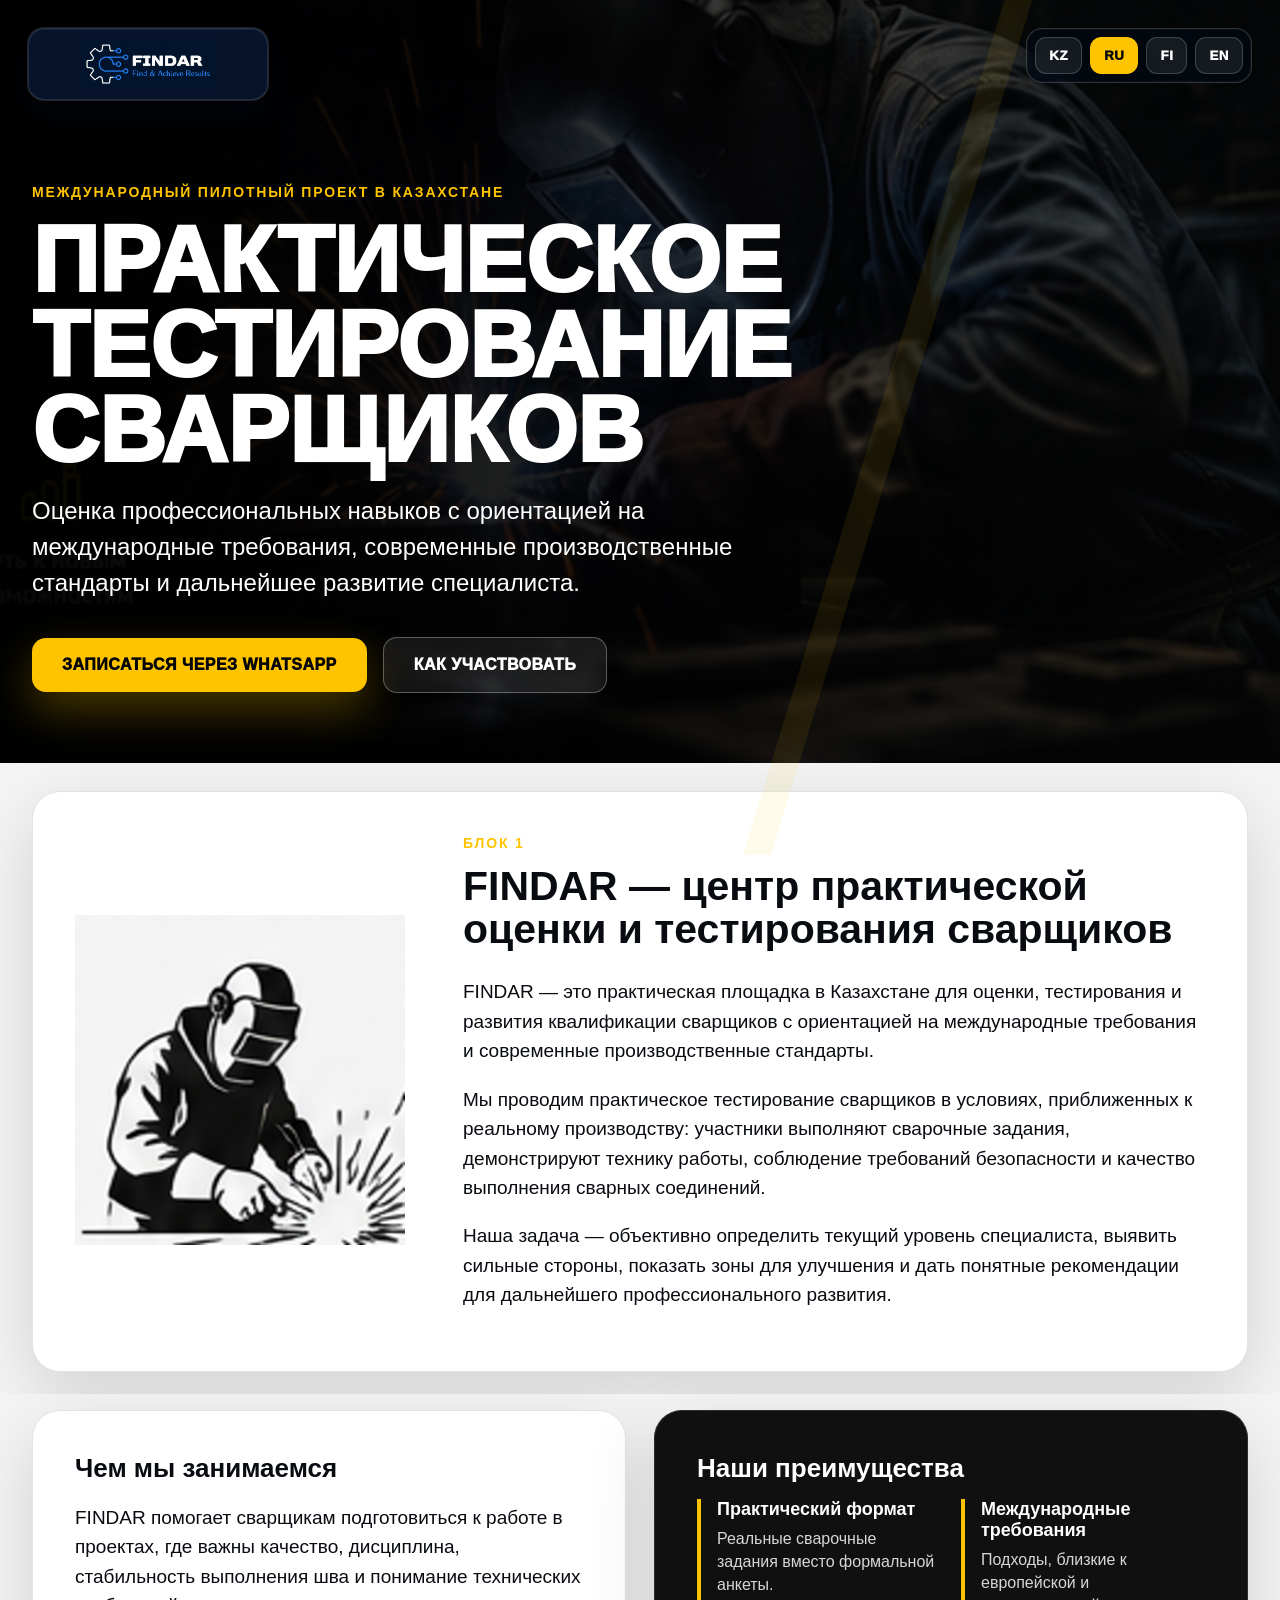
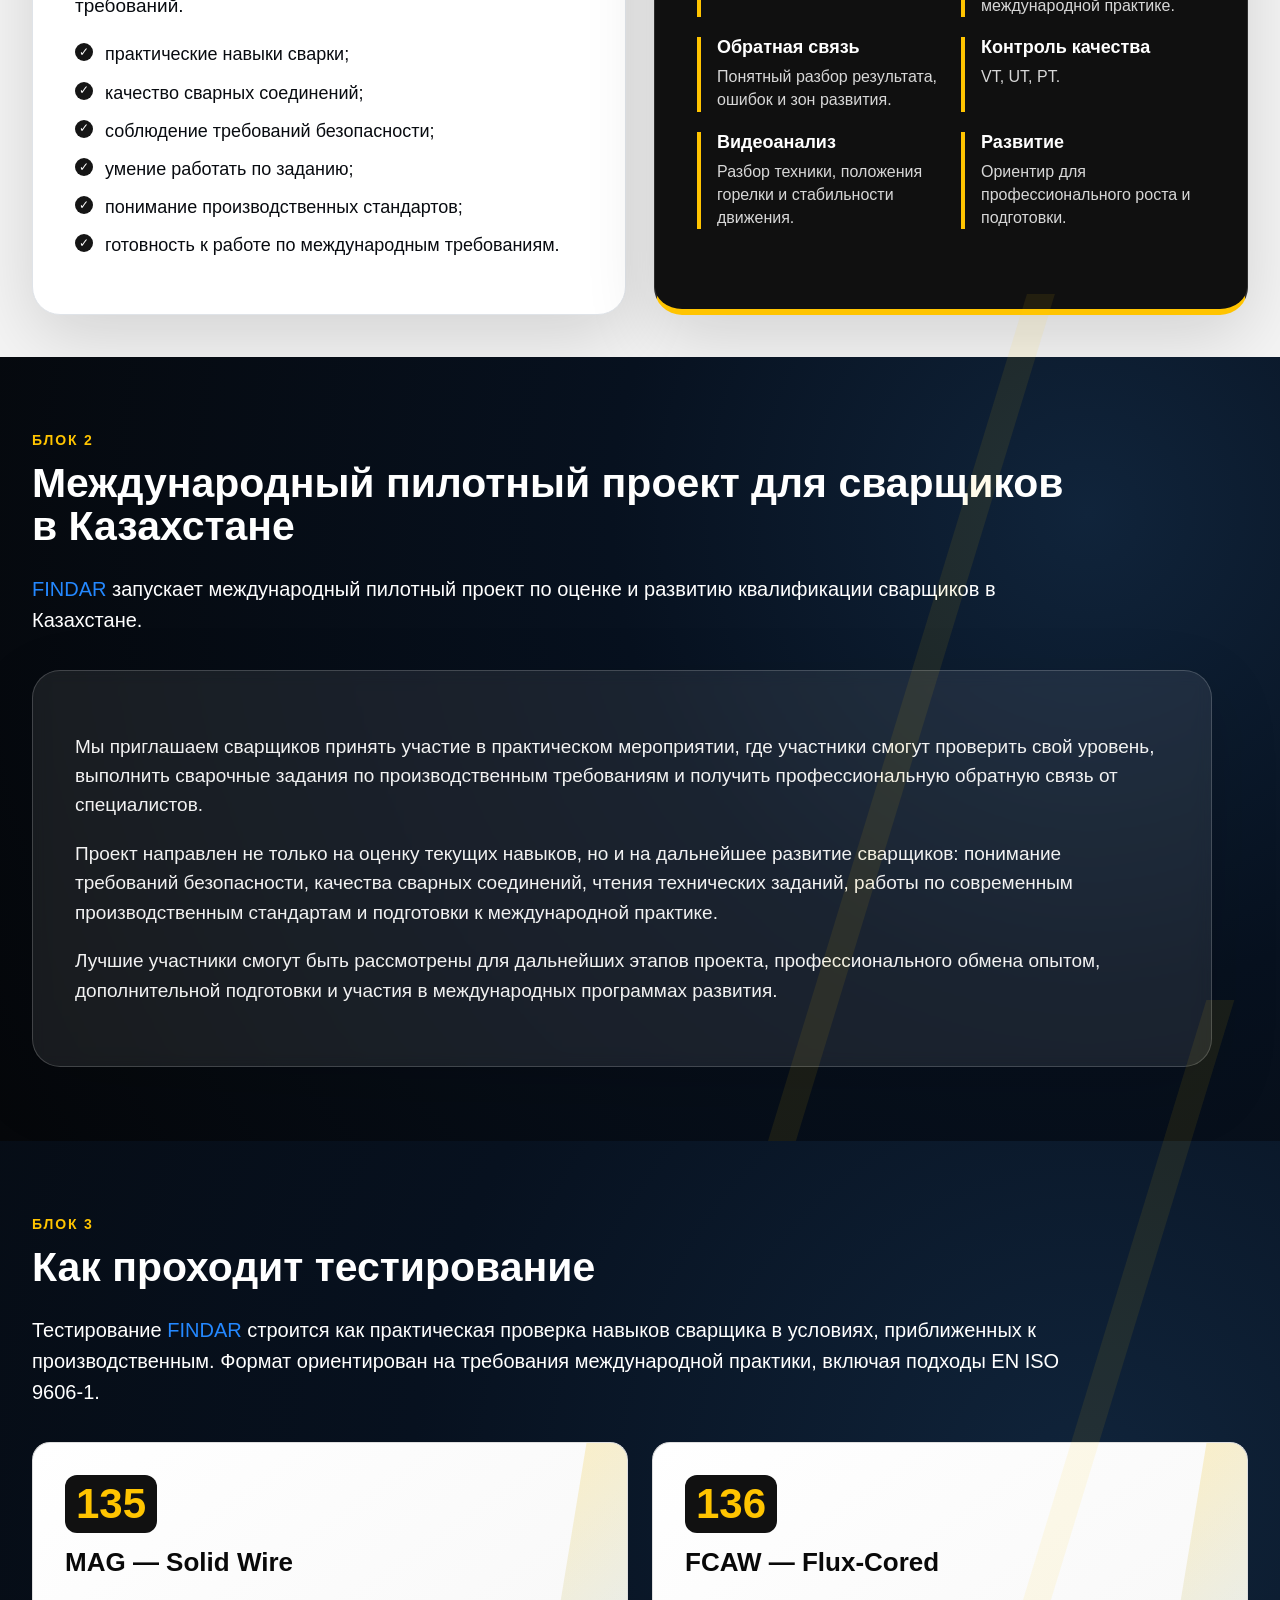
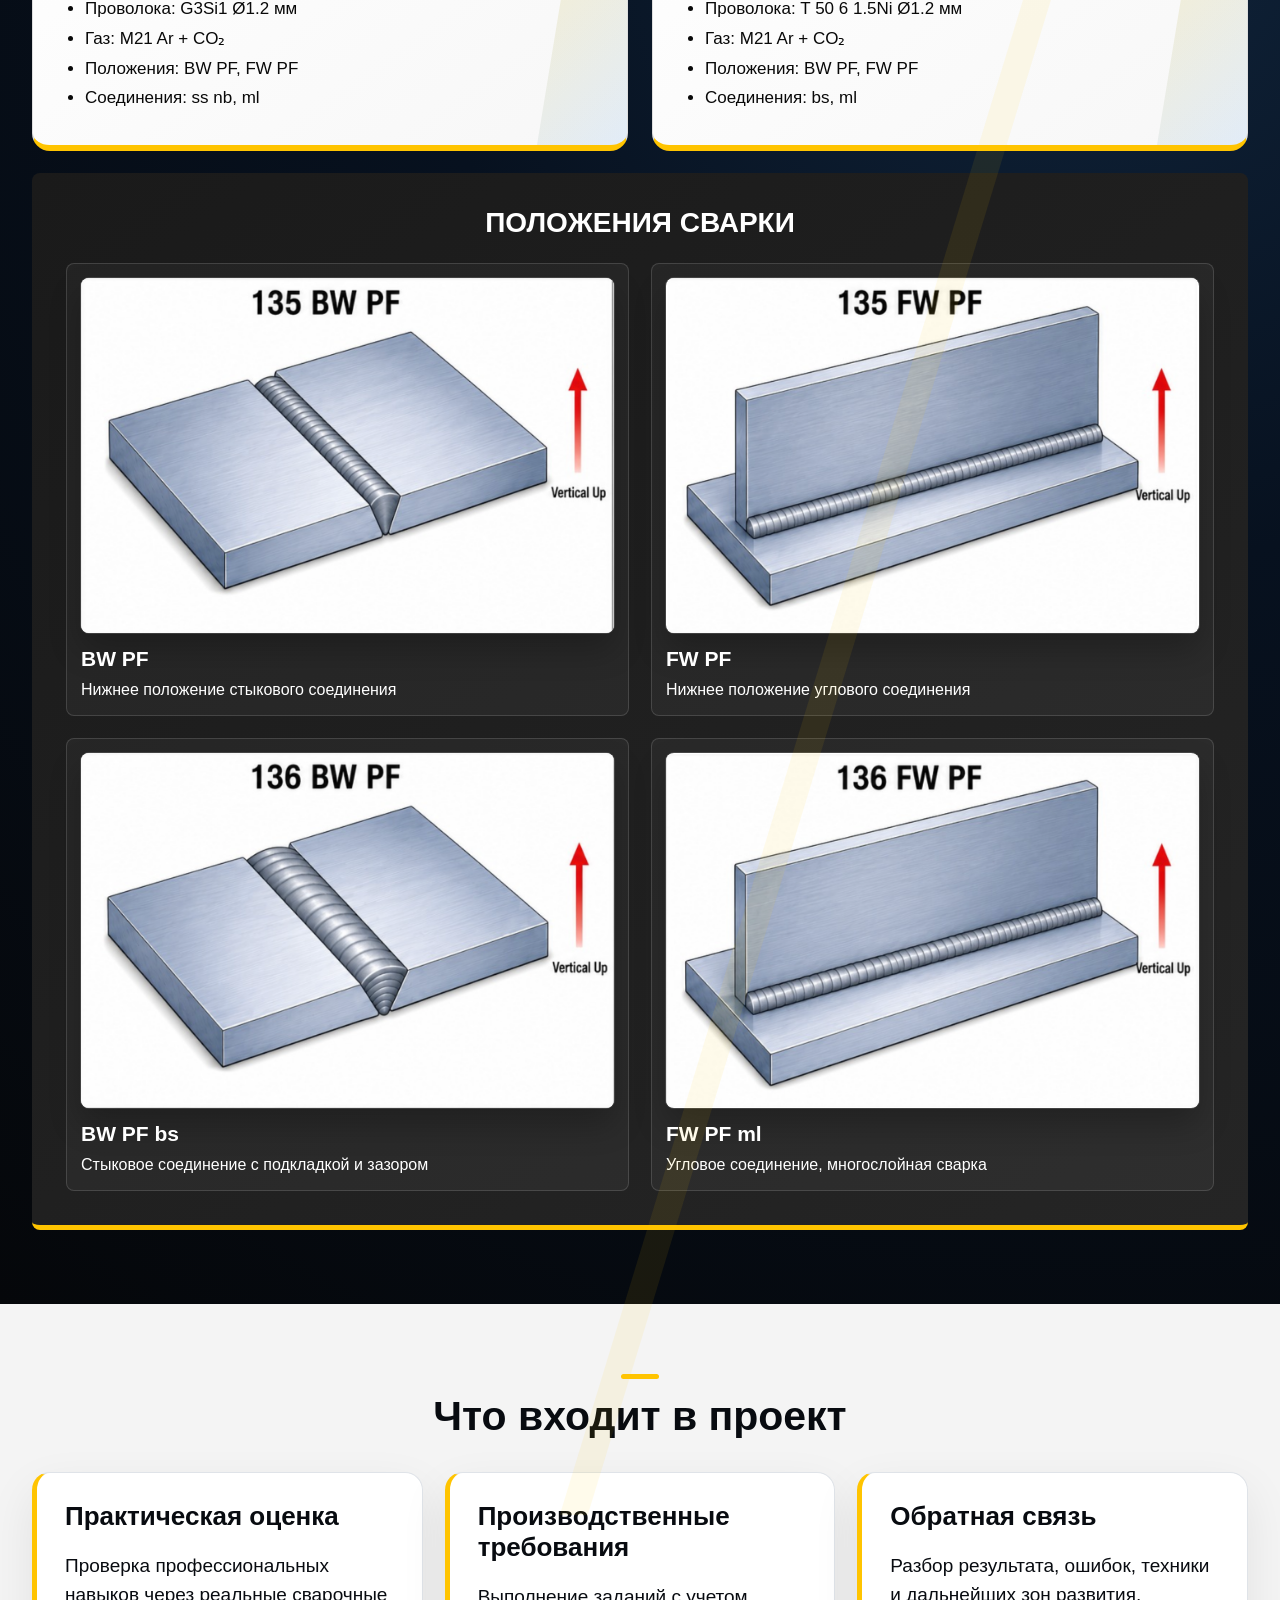
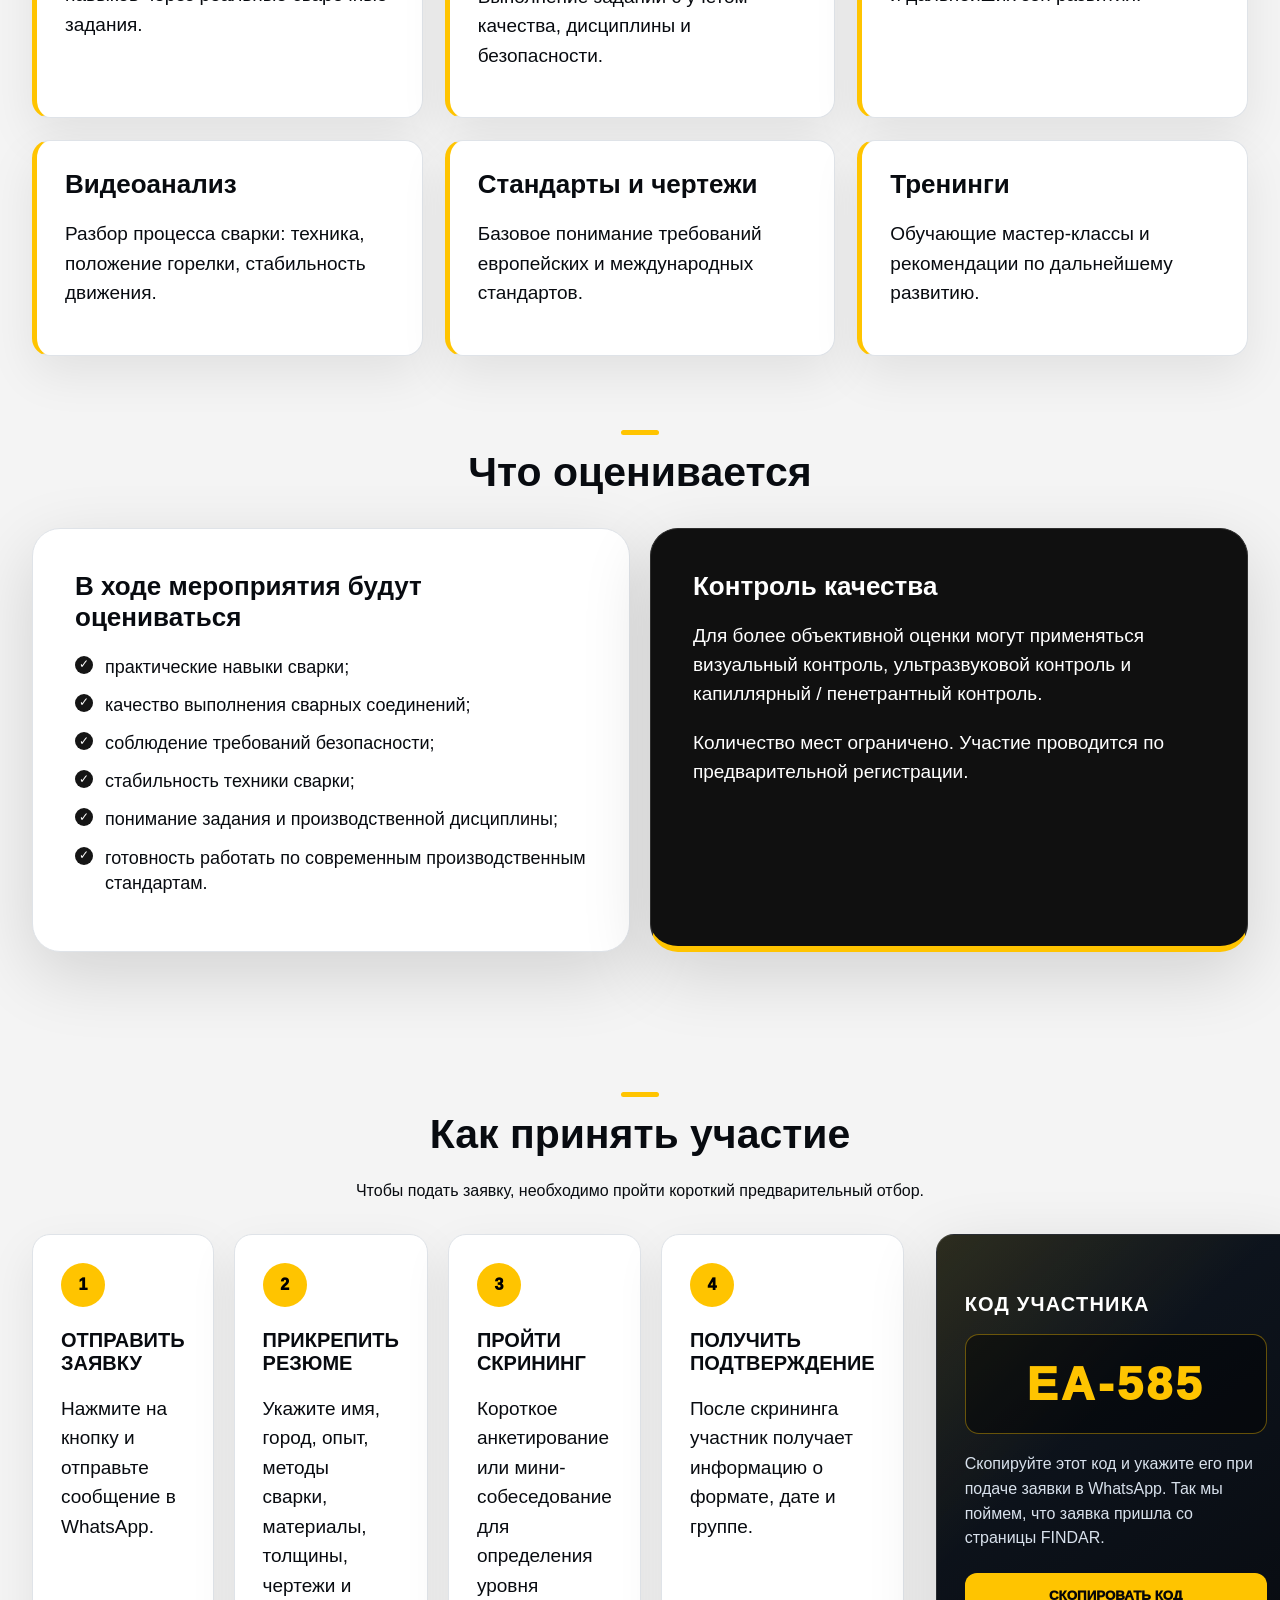
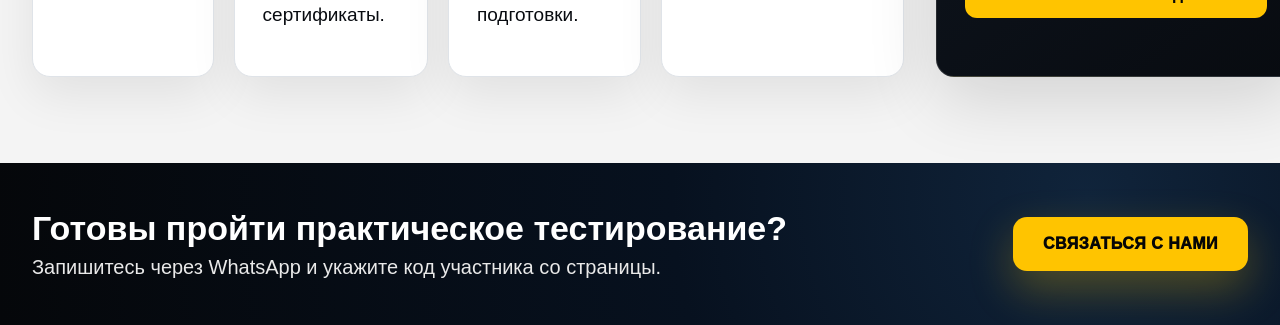
==== commit a9ade8ce: "fixes" ====
--- a/index.html
+++ b/index.html
@@ -6,13 +6,15 @@
   <title>FINDAR — тестирование сварщиков</title>
   <meta name="description" content="FINDAR — центр практической оценки и тестирования сварщиков в Казахстане." />
   <link rel="stylesheet" href="styles.css" />
+  <link rel="stylesheet" href="styles-desktop.css" media="(min-width: 621px)" />
+  <link rel="stylesheet" href="styles-mobile.css" media="(max-width: 620px)" />
 </head>
 <body>
   <main class="page">
     <section class="hero section-dark">
       <div class="hero-bg"></div>
       <div class="container hero-inner">
-        <div class="hero-top">
+        <div class="site-header" id="siteHeader">
           <div class="logo-card"><img src="assets/findar-logo.png" alt="FINDAR"></div>
           <div class="lang-switch" aria-label="Выбор языка">
             <button type="button" data-lang="kk">KZ</button>
@@ -25,7 +27,7 @@
         <h1>Практическое тестирование сварщиков</h1>
         <p class="lead">Оценка профессиональных навыков с ориентацией на международные требования, современные производственные стандарты и дальнейшее развитие специалиста.</p>
         <div class="hero-actions">
-          <a class="btn primary wa-link" href="#participate">Записаться через WhatsApp</a>
+          <a class="btn primary wa-link hero-wa" href="#participate">Записаться через WhatsApp</a>
           <a class="btn secondary" href="#participate">Как участвовать</a>
         </div>
       </div>
@@ -64,7 +66,7 @@
             <div><b>Практический формат</b><span>Реальные сварочные задания вместо формальной анкеты.</span></div>
             <div><b>Международные требования</b><span>Подходы, близкие к европейской и международной практике.</span></div>
             <div><b>Обратная связь</b><span>Понятный разбор результата, ошибок и зон развития.</span></div>
-            <div><b>Контроль качества</b><span>VT, UT и капиллярный / пенетрантный контроль.</span></div>
+            <div><b>Контроль качества</b><span>VT, UT, PT.</span></div>
             <div><b>Видеоанализ</b><span>Разбор техники, положения горелки и стабильности движения.</span></div>
             <div><b>Развитие</b><span>Ориентир для профессионального роста и подготовки.</span></div>
           </div>
@@ -77,7 +79,7 @@
         <div class="section-head light">
           <div class="block-tag">Блок 2</div>
           <h2>Международный пилотный проект для сварщиков в Казахстане</h2>
-          <p>FINDAR запускает международный пилотный проект по оценке и развитию квалификации сварщиков в Казахстане.</p>
+          <p><span class="brand-blue">FINDAR</span> запускает международный пилотный проект по оценке и развитию квалификации сварщиков в Казахстане.</p>
         </div>
         <div class="card project-card">
           <p>Мы приглашаем сварщиков принять участие в практическом мероприятии, где участники смогут проверить свой уровень, выполнить сварочные задания по производственным требованиям и получить профессиональную обратную связь от специалистов.</p>
@@ -92,20 +94,14 @@
         <div class="section-head light">
           <div class="block-tag">Блок 3</div>
           <h2>Как проходит тестирование</h2>
-          <p>Тестирование строится как практическая проверка навыков сварщика в условиях, приближенных к производственным. Формат ориентирован на требования международной практики, включая подходы EN ISO 9606-1.</p>
+          <p>Тестирование <span class="brand-blue">FINDAR</span> строится как практическая проверка навыков сварщика в условиях, приближенных к производственным. Формат ориентирован на требования международной практики, включая подходы EN ISO 9606-1.</p>
         </div>
 
         <div class="process-cards">
           <article class="process-card">
-            <div class="weld-svg">
-              <svg viewBox="0 0 240 130" aria-hidden="true"><path d="M24 78 124 28l92 36-101 50z" fill="none" stroke="currentColor" stroke-width="5"/><path d="M52 78l75-36 62 24" fill="none" stroke="currentColor" stroke-width="3"/><path d="M81 80c22-15 49-21 80-19" fill="none" stroke="#ffc400" stroke-width="9" stroke-linecap="round"/><path d="M125 42l37-33" stroke="#ffc400" stroke-width="8" stroke-linecap="round"/><path d="M162 9l18 15" stroke="currentColor" stroke-width="5" stroke-linecap="round"/></svg>
-            </div>
             <div class="process-text"><strong>135</strong><h3>MAG — Solid Wire</h3><ul><li>Проволока: G3Si1 Ø1.2 мм</li><li>Газ: M21 Ar + CO₂</li><li>Положения: BW PF, FW PF</li><li>Соединения: ss nb, ml</li></ul></div>
           </article>
           <article class="process-card">
-            <div class="weld-svg">
-              <svg viewBox="0 0 240 130" aria-hidden="true"><path d="M24 78 124 28l92 36-101 50z" fill="none" stroke="currentColor" stroke-width="5"/><path d="M52 78l75-36 62 24" fill="none" stroke="currentColor" stroke-width="3"/><path d="M79 82c25-17 54-23 88-19" fill="none" stroke="#ffc400" stroke-width="9" stroke-linecap="round"/><path d="M127 41l35-32" stroke="#ffc400" stroke-width="8" stroke-linecap="round"/><path d="M162 9l18 15" stroke="currentColor" stroke-width="5" stroke-linecap="round"/></svg>
-            </div>
             <div class="process-text"><strong>136</strong><h3>FCAW — Flux-Cored</h3><ul><li>Проволока: T 50 6 1.5Ni Ø1.2 мм</li><li>Газ: M21 Ar + CO₂</li><li>Положения: BW PF, FW PF</li><li>Соединения: bs, ml</li></ul></div>
           </article>
         </div>
@@ -113,10 +109,22 @@
         <div class="positions">
           <h3>Положения сварки</h3>
           <div class="positions-grid">
-            <div class="position-item"><svg viewBox="0 0 120 80"><path d="M18 48h70l12-30H30z" fill="none" stroke="currentColor" stroke-width="3"/><path d="M50 20l-10 40" stroke="#ffc400" stroke-width="7"/></svg><b>BW PF</b><span>Нижнее положение стыкового соединения</span></div>
-            <div class="position-item"><svg viewBox="0 0 120 80"><path d="M30 58h62V16" fill="none" stroke="currentColor" stroke-width="3"/><path d="M70 16v40" stroke="#ffc400" stroke-width="7"/></svg><b>FW PF</b><span>Нижнее положение углового соединения</span></div>
-            <div class="position-item"><svg viewBox="0 0 120 80"><path d="M16 44h88M25 32h70" stroke="currentColor" stroke-width="3"/><path d="M36 33l58 10" stroke="#ffc400" stroke-width="7"/></svg><b>BW PF bs</b><span>Стыковое соединение с подкладкой и зазором</span></div>
-            <div class="position-item"><svg viewBox="0 0 120 80"><path d="M30 58h62V16" fill="none" stroke="currentColor" stroke-width="3"/><path d="M70 18v40" stroke="#ffc400" stroke-width="7"/></svg><b>FW PF ml</b><span>Угловое соединение, многослойная сварка</span></div>
+            <div class="position-item">
+              <img src="assets/welding-position-bw-pf.png" alt="BW PF" width="1302" height="868" loading="lazy">
+              <b>BW PF</b><span>Нижнее положение стыкового соединения</span>
+            </div>
+            <div class="position-item">
+              <img src="assets/welding-position-fw-pf.png" alt="FW PF" width="1292" height="868" loading="lazy">
+              <b>FW PF</b><span>Нижнее положение углового соединения</span>
+            </div>
+            <div class="position-item">
+              <img src="assets/welding-position-bw-pf-bs.png" alt="BW PF bs" width="1294" height="864" loading="lazy">
+              <b>BW PF bs</b><span>Стыковое соединение с подкладкой и зазором</span>
+            </div>
+            <div class="position-item">
+              <img src="assets/welding-position-fw-pf-ml.png" alt="FW PF ml" width="1298" height="860" loading="lazy">
+              <b>FW PF ml</b><span>Угловое соединение, многослойная сварка</span>
+            </div>
           </div>
         </div>
       </div>
@@ -132,13 +140,6 @@
           <div class="mini-card"><h3>Видеоанализ</h3><p>Разбор процесса сварки: техника, положение горелки, стабильность движения.</p></div>
           <div class="mini-card"><h3>Стандарты и чертежи</h3><p>Базовое понимание требований европейских и международных стандартов.</p></div>
           <div class="mini-card"><h3>Тренинги</h3><p>Обучающие мастер-классы и рекомендации по дальнейшему развитию.</p></div>
-        </div>
-
-        <div class="works">
-          <div class="section-head"><div class="accent-line"></div><h2>Примеры работ</h2></div>
-          <div class="work-grid">
-            <img src="assets/work-1.jpg" alt="Сварной шов"><img src="assets/work-2.jpg" alt="Сварной шов"><img src="assets/work-3.jpg" alt="Сварной шов"><img src="assets/work-4.jpg" alt="Сварной шов"><img src="assets/work-5.jpg" alt="Сварное соединение">
-          </div>
         </div>
 
         <div class="evaluated">
@@ -178,6 +179,8 @@
       </div>
     </section>
   </main>
+
+  <a class="mobile-bottom-wa wa-link" href="#participate">Записаться через WhatsApp</a>
 
   <script>
     (function () {
@@ -219,6 +222,31 @@
         'Международный пилотный проект в Казахстане':'Kansainvälinen pilottihanke Kazakstanissa','Практическое тестирование сварщиков':'Hitsaajien käytännön testaus','Оценка профессиональных навыков с ориентацией на международные требования, современные производственные стандарты и дальнейшее развитие специалиста.':'Ammattitaitojen arviointi kansainvälisten vaatimusten, nykyaikaisten tuotantostandardien ja asiantuntijan jatkokehityksen näkökulmasta.','Записаться через WhatsApp':'Ilmoittaudu WhatsAppissa','Как участвовать':'Kuinka osallistua','Блок 1':'Osa 1','Блок 2':'Osa 2','Блок 3':'Osa 3','FINDAR — центр практической оценки и тестирования сварщиков':'FINDAR — hitsaajien käytännön arviointi- ja testauskeskus','FINDAR — это практическая площадка в Казахстане для оценки, тестирования и развития квалификации сварщиков с ориентацией на международные требования и современные производственные стандарты.':'FINDAR on Kazakstanissa toimiva käytännön alusta hitsaajien pätevyyden arviointiin, testaukseen ja kehittämiseen kansainvälisiä vaatimuksia ja nykyaikaisia tuotantostandardeja painottaen.','Мы проводим практическое тестирование сварщиков в условиях, приближенных к реальному производству: участники выполняют сварочные задания, демонстрируют технику работы, соблюдение требований безопасности и качество выполнения сварных соединений.':'Toteutamme hitsaajien käytännön testauksen tuotantoa muistuttavissa olosuhteissa: osallistujat tekevät hitsaustehtäviä ja osoittavat työtekniikan, turvallisuusvaatimusten noudattamisen sekä hitsausliitosten laadun.','Наша задача — объективно определить текущий уровень специалиста, выявить сильные стороны, показать зоны для улучшения и дать понятные рекомендации для дальнейшего профессионального развития.':'Tavoitteemme on määrittää asiantuntijan nykyinen taso objektiivisesti, tunnistaa vahvuudet, kehitysalueet ja antaa selkeät suositukset ammatilliseen kehitykseen.','Чем мы занимаемся':'Mitä teemme','Наши преимущества':'Etumme','FINDAR помогает сварщикам подготовиться к работе в проектах, где важны качество, дисциплина, стабильность выполнения шва и понимание технических требований.':'FINDAR auttaa hitsaajia valmistautumaan projekteihin, joissa laatu, kurinalaisuus, hitsin tasaisuus ja teknisten vaatimusten ymmärtäminen ovat tärkeitä.','практические навыки сварки;':'käytännön hitsaustaidot;','качество сварных соединений;':'hitsausliitosten laatu;','соблюдение требований безопасности;':'turvallisuusvaatimusten noudattaminen;','умение работать по заданию;':'kyky työskennellä tehtävän mukaan;','понимание производственных стандартов;':'tuotantostandardien ymmärtäminen;','готовность к работе по международным требованиям.':'valmius työskennellä kansainvälisten vaatimusten mukaan.','Практический формат':'Käytännön formaatti','Реальные сварочные задания вместо формальной анкеты.':'Todelliset hitsaustehtävät muodollisen kyselyn sijaan.','Международные требования':'Kansainväliset vaatimukset','Подходы, близкие к европейской и международной практике.':'Eurooppalaista ja kansainvälistä käytäntöä vastaavat lähestymistavat.','Обратная связь':'Palaute','Понятный разбор результата, ошибок и зон развития.':'Selkeä arvio tuloksesta, virheistä ja kehitysalueista.','Контроль качества':'Laadunvalvonta','VT, UT и капиллярный / пенетрантный контроль.':'VT, UT sekä kapillaari- / tunkeumanestetarkastus.','Видеоанализ':'Videoanalyysi','Разбор техники, положения горелки и стабильности движения.':'Tekniikan, polttimen asennon ja liikkeen vakauden analyysi.','Развитие':'Kehitys','Ориентир для профессионального роста и подготовки.':'Suunta ammatilliseen kasvuun ja valmistautumiseen.','Международный пилотный проект для сварщиков в Казахстане':'Kansainvälinen pilottihanke hitsaajille Kazakstanissa','FINDAR запускает международный пилотный проект по оценке и развитию квалификации сварщиков в Казахстане.':'FINDAR käynnistää Kazakstanissa kansainvälisen pilottihankkeen hitsaajien pätevyyden arvioimiseksi ja kehittämiseksi.','Мы приглашаем сварщиков принять участие в практическом мероприятии, где участники смогут проверить свой уровень, выполнить сварочные задания по производственным требованиям и получить профессиональную обратную связь от специалистов.':'Kutsumme hitsaajia osallistumaan käytännön tapahtumaan, jossa he voivat tarkistaa tasonsa, tehdä tuotantovaatimuksiin perustuvia hitsaustehtäviä ja saada asiantuntijapalautetta.','Проект направлен не только на оценку текущих навыков, но и на дальнейшее развитие сварщиков: понимание требований безопасности, качества сварных соединений, чтения технических заданий, работы по современным производственным стандартам и подготовки к международной практике.':'Hanke keskittyy taitojen arvioinnin lisäksi hitsaajien kehittämiseen: turvallisuusvaatimuksiin, hitsausliitosten laatuun, teknisten tehtävien lukemiseen, nykyaikaisiin tuotantostandardeihin ja kansainväliseen käytäntöön valmistautumiseen.','Лучшие участники смогут быть рассмотрены для дальнейших этапов проекта, профессионального обмена опытом, дополнительной подготовки и участия в международных программах развития.':'Parhaat osallistujat voidaan huomioida hankkeen seuraaviin vaiheisiin, ammatilliseen kokemustenvaihtoon, lisävalmennukseen ja kansainvälisiin kehitysohjelmiin.','Как проходит тестирование':'Miten testaus etenee','Тестирование строится как практическая проверка навыков сварщика в условиях, приближенных к производственным. Формат ориентирован на требования международной практики, включая подходы EN ISO 9606-1.':'Testaus toteutetaan käytännön taitojen tarkastuksena tuotantoa muistuttavissa olosuhteissa. Formaatti perustuu kansainväliseen käytäntöön, mukaan lukien EN ISO 9606-1 -lähestymistavat.','Проволока: G3Si1 Ø1.2 мм':'Lanka: G3Si1 Ø1.2 mm','Проволока: T 50 6 1.5Ni Ø1.2 мм':'Lanka: T 50 6 1.5Ni Ø1.2 mm','Газ: M21 Ar + CO₂':'Kaasu: M21 Ar + CO₂','Положения: BW PF, FW PF':'Asennot: BW PF, FW PF','Соединения: ss nb, ml':'Liitokset: ss nb, ml','Соединения: bs, ml':'Liitokset: bs, ml','Положения сварки':'Hitsausasennot','Нижнее положение стыкового соединения':'Päittäisliitoksen asento','Нижнее положение углового соединения':'Pienahitsin asento','Стыковое соединение с подкладкой и зазором':'Päittäisliitos tuella ja ilmaraolla','Угловое соединение, многослойная сварка':'Pienaliitos, monipalkohitsaus','Что входит в проект':'Mitä hanke sisältää','Практическая оценка':'Käytännön arviointi','Проверка профессиональных навыков через реальные сварочные задания.':'Ammattitaitojen tarkastus todellisilla hitsaustehtävillä.','Производственные требования':'Tuotantovaatimukset','Выполнение заданий с учетом качества, дисциплины и безопасности.':'Tehtävien suoritus laadun, kurinalaisuuden ja turvallisuuden huomioiden.','Разбор результата, ошибок, техники и дальнейших зон развития.':'Tuloksen, virheiden, tekniikan ja kehitysalueiden analyysi.','Разбор процесса сварки: техника, положение горелки, стабильность движения.':'Hitsausprosessin analyysi: tekniikka, polttimen asento, liikkeen vakaus.','Стандарты и чертежи':'Standardit ja piirustukset','Базовое понимание требований европейских и международных стандартов.':'Perusymmärrys eurooppalaisten ja kansainvälisten standardien vaatimuksista.','Тренинги':'Koulutukset','Обучающие мастер-классы и рекомендации по дальнейшему развитию.':'Koulutustyöpajat ja suositukset jatkokehitykseen.','Примеры работ':'Työnäytteet','Что оценивается':'Mitä arvioidaan','В ходе мероприятия будут оцениваться':'Tapahtumassa arvioidaan','качество выполнения сварных соединений;':'hitsausliitosten toteutuksen laatu;','стабильность техники сварки;':'hitsaustekniikan vakaus;','понимание задания и производственной дисциплины;':'tehtävän ymmärtäminen ja tuotantokuri;','готовность работать по современным производственным стандартам.':'valmius työskennellä nykyaikaisten tuotantostandardien mukaan.','Для более объективной оценки могут применяться визуальный контроль, ультразвуковой контроль и капиллярный / пенетрантный контроль.':'Objektiivisempaan arviointiin voidaan käyttää visuaalista tarkastusta, ultraäänitarkastusta sekä kapillaari- / tunkeumanestetarkastusta.','Количество мест ограничено. Участие проводится по предварительной регистрации.':'Paikkoja on rajoitetusti. Osallistuminen edellyttää ennakkoilmoittautumista.','Как принять участие':'Kuinka osallistua','Чтобы подать заявку, необходимо пройти короткий предварительный отбор.':'Hakemista varten tulee läpäistä lyhyt ennakkoseulonta.','Отправить заявку':'Lähetä hakemus','Нажмите на кнопку и отправьте сообщение в WhatsApp.':'Paina painiketta ja lähetä viesti WhatsAppissa.','Прикрепить резюме':'Liitä CV','Укажите имя, город, опыт, методы сварки, материалы, толщины, чертежи и сертификаты.':'Ilmoita nimi, kaupunki, kokemus, hitsausmenetelmät, materiaalit, paksuudet, piirustukset ja todistukset.','Пройти скрининг':'Osallistu seulontaan','Короткое анкетирование или мини-собеседование для определения уровня подготовки.':'Lyhyt kysely tai minihaastattelu tason määrittämiseksi.','Получить подтверждение':'Saa vahvistus','После скрининга участник получает информацию о формате, дате и группе.':'Seulonnan jälkeen osallistuja saa tiedot formaatista, päivämäärästä ja ryhmästä.','Код участника':'Osallistujakoodi','Скопируйте этот код и укажите его при подаче заявки в WhatsApp. Так мы поймем, что заявка пришла со страницы FINDAR.':'Kopioi tämä koodi ja ilmoita se WhatsApp-hakemuksessa. Näin tiedämme, että hakemus tuli FINDAR-sivulta.','Скопировать код':'Kopioi koodi','Код скопирован':'Koodi kopioitu','Готовы пройти практическое тестирование?':'Valmis käytännön testaukseen?','Запишитесь через WhatsApp и укажите код участника со страницы.':'Ilmoittaudu WhatsAppissa ja lisää sivulla näkyvä osallistujakoodi.','Связаться с нами':'Ota yhteyttä'
       });
 
+      Object.assign(translations.ru, {
+        'запускает международный пилотный проект по оценке и развитию квалификации сварщиков в Казахстане.':'запускает международный пилотный проект по оценке и развитию квалификации сварщиков в Казахстане.',
+        'Тестирование':'Тестирование',
+        'строится как практическая проверка навыков сварщика в условиях, приближенных к производственным. Формат ориентирован на требования международной практики, включая подходы EN ISO 9606-1.':'строится как практическая проверка навыков сварщика в условиях, приближенных к производственным. Формат ориентирован на требования международной практики, включая подходы EN ISO 9606-1.',
+        'VT, UT, PT.':'VT, UT, PT.'
+      });
+      Object.assign(translations.en, {
+        'запускает международный пилотный проект по оценке и развитию квалификации сварщиков в Казахстане.':'is launching an international pilot project for assessment and development of welders’ qualifications in Kazakhstan.',
+        'Тестирование':'Testing',
+        'строится как практическая проверка навыков сварщика в условиях, приближенных к производственным. Формат ориентирован на требования международной практики, включая подходы EN ISO 9606-1.':'is built as a practical skill check in conditions close to production. The format is oriented toward international practice, including EN ISO 9606-1 approaches.',
+        'VT, UT, PT.':'VT, UT, PT.'
+      });
+      Object.assign(translations.kk, {
+        'запускает международный пилотный проект по оценке и развитию квалификации сварщиков в Казахстане.':'Қазақстанда дәнекерлеушілердің біліктілігін бағалау және дамыту бойынша халықаралық пилоттық жобаны іске қосады.',
+        'Тестирование':'Тестілеу',
+        'строится как практическая проверка навыков сварщика в условиях, приближенных к производственным. Формат ориентирован на требования международной практики, включая подходы EN ISO 9606-1.':'өндіріске жақын жағдайларда дәнекерлеушінің дағдыларын практикалық тексеру ретінде құрылады. Формат халықаралық практика талаптарына, соның ішінде EN ISO 9606-1 тәсілдеріне бағытталған.',
+        'VT, UT, PT.':'VT, UT, PT.'
+      });
+      Object.assign(translations.fi, {
+        'запускает международный пилотный проект по оценке и развитию квалификации сварщиков в Казахстане.':'käynnistää Kazakstanissa kansainvälisen pilottihankkeen hitsaajien pätevyyden arvioimiseksi ja kehittämiseksi.',
+        'Тестирование':'Testaus',
+        'строится как практическая проверка навыков сварщика в условиях, приближенных к производственным. Формат ориентирован на требования международной практики, включая подходы EN ISO 9606-1.':'toteutetaan käytännön taitojen tarkastuksena tuotantoa muistuttavissa olosuhteissa. Formaatti perustuu kansainväliseen käytäntöön, mukaan lukien EN ISO 9606-1 -lähestymistavat.',
+        'VT, UT, PT.':'VT, UT, PT.'
+      });
+
       const originalText = new WeakMap();
       function rememberTextNodes(root) {
         const walker = document.createTreeWalker(root, NodeFilter.SHOW_TEXT, {
@@ -294,6 +322,162 @@
       });
       translatePage(savedLang);
 
+      const siteHeader = document.getElementById('siteHeader');
+      const heroWa = document.querySelector('.hero-wa');
+      const heroSecondary = document.querySelector('.hero-actions .secondary');
+      const mobileBottomWa = document.querySelector('.mobile-bottom-wa');
+      const heroActions = document.querySelector('.hero-actions');
+      const finalCta = document.querySelector('.cta .wa-link');
+      const mobileMedia = window.matchMedia('(max-width: 620px)');
+      let heroCtaDockY = 0;
+      let ticking = false;
+      let desktopDocked = false;
+      let mobileFloating = false;
+      let mobileReturnTimer = 0;
+      let mobileLeaveTimer = 0;
+
+      function measureDockPoint() {
+        if (!heroWa) return;
+        const rect = heroWa.getBoundingClientRect();
+        heroCtaDockY = Math.max(0, window.scrollY + rect.top - 150);
+      }
+
+      function isFinalCtaVisible() {
+        if (!finalCta) return false;
+        const rect = finalCta.getBoundingClientRect();
+        return rect.top < window.innerHeight - 24 && rect.bottom > 0;
+      }
+
+      function setDesktopDockState(shouldDock, isMobile) {
+        if (!heroWa) return;
+        if (isMobile) {
+          desktopDocked = false;
+          heroWa.classList.remove('is-docked-desktop');
+          heroWa.style.transition = '';
+          heroWa.style.transform = '';
+          return;
+        }
+        if (shouldDock === desktopDocked) return;
+
+        const first = heroWa.getBoundingClientRect();
+        const secondaryFirst = heroSecondary ? heroSecondary.getBoundingClientRect() : null;
+        heroWa.classList.toggle('is-docked-desktop', shouldDock);
+        const last = heroWa.getBoundingClientRect();
+        const secondaryLast = heroSecondary ? heroSecondary.getBoundingClientRect() : null;
+        const dx = first.left - last.left;
+        const dy = first.top - last.top;
+        const sx = first.width / last.width;
+        const sy = first.height / last.height;
+
+        heroWa.style.transformOrigin = 'left top';
+        heroWa.style.transition = 'none';
+        heroWa.style.transform = `translate(${dx}px, ${dy}px) scale(${sx}, ${sy})`;
+        heroWa.getBoundingClientRect();
+        requestAnimationFrame(() => {
+          heroWa.style.transition = '';
+          heroWa.style.transform = '';
+        });
+
+        if (heroSecondary && secondaryFirst && secondaryLast) {
+          const secondaryDx = secondaryFirst.left - secondaryLast.left;
+          const secondaryDy = secondaryFirst.top - secondaryLast.top;
+          if (Math.abs(secondaryDx) > .5 || Math.abs(secondaryDy) > .5) {
+            heroSecondary.style.transformOrigin = 'left top';
+            heroSecondary.style.transition = 'none';
+            heroSecondary.style.transform = `translate(${secondaryDx}px, ${secondaryDy}px)`;
+            heroSecondary.getBoundingClientRect();
+            requestAnimationFrame(() => {
+              heroSecondary.style.transition = '';
+              heroSecondary.style.transform = '';
+            });
+          }
+        }
+
+        desktopDocked = shouldDock;
+      }
+
+      function clearMobileMotionTimers() {
+        clearTimeout(mobileReturnTimer);
+        clearTimeout(mobileLeaveTimer);
+      }
+
+      function syncHeaderState() {
+        const scrolled = window.scrollY > 48;
+        const isMobile = mobileMedia.matches;
+
+        if (siteHeader) siteHeader.classList.toggle('is-compact', scrolled);
+
+        if (heroWa) {
+          const dockDesktop = !isMobile && window.scrollY > heroCtaDockY;
+          const floatMobile = isMobile && scrolled;
+          const hideForFinalCta = floatMobile && isFinalCtaVisible();
+
+          setDesktopDockState(dockDesktop, isMobile);
+
+          if (isMobile) {
+            if (floatMobile) {
+              clearMobileMotionTimers();
+              heroWa.classList.add('is-mobile-inline-out');
+              heroWa.classList.remove('is-mobile-returning');
+              if (mobileBottomWa) {
+                mobileBottomWa.classList.add('is-visible');
+                mobileBottomWa.classList.remove('is-leaving-top');
+                mobileBottomWa.classList.toggle('is-final-hidden', hideForFinalCta);
+              }
+            } else {
+              const shouldPlayReturn = mobileFloating;
+              heroWa.classList.remove('is-mobile-inline-out');
+              heroWa.classList.remove('is-mobile-fixed');
+              heroWa.classList.remove('is-final-hidden');
+              if (shouldPlayReturn) {
+                heroWa.classList.add('is-mobile-returning');
+                clearTimeout(mobileReturnTimer);
+                mobileReturnTimer = setTimeout(() => heroWa.classList.remove('is-mobile-returning'), 380);
+              }
+              if (mobileBottomWa) {
+                mobileBottomWa.classList.remove('is-visible');
+                mobileBottomWa.classList.remove('is-final-hidden');
+                if (shouldPlayReturn) {
+                  mobileBottomWa.classList.add('is-leaving-top');
+                  clearTimeout(mobileLeaveTimer);
+                  mobileLeaveTimer = setTimeout(() => mobileBottomWa.classList.remove('is-leaving-top'), 380);
+                }
+              }
+            }
+            mobileFloating = floatMobile;
+          } else {
+            mobileFloating = false;
+            clearMobileMotionTimers();
+            heroWa.classList.remove('is-mobile-inline-out');
+            heroWa.classList.remove('is-mobile-returning');
+            heroWa.classList.remove('is-mobile-fixed');
+            heroWa.classList.remove('is-final-hidden');
+            if (mobileBottomWa) {
+              mobileBottomWa.classList.remove('is-visible');
+              mobileBottomWa.classList.remove('is-final-hidden');
+              mobileBottomWa.classList.remove('is-leaving-top');
+            }
+          }
+        }
+      }
+
+      function requestSync() {
+        if (ticking) return;
+        ticking = true;
+        requestAnimationFrame(() => {
+          syncHeaderState();
+          ticking = false;
+        });
+      }
+
+      measureDockPoint();
+      syncHeaderState();
+      window.addEventListener('scroll', requestSync, { passive: true });
+      window.addEventListener('resize', () => {
+        measureDockPoint();
+        requestSync();
+      });
+
       document.getElementById('copyCode').addEventListener('click', async function () {
         const lang = localStorage.getItem('findarLang') || 'ru';
         try {
--- a/styles.css
+++ b/styles.css
@@ -1 +1,882 @@
-:root{--black:#05080b;--dark:#07111f;--dark2:#111a25;--yellow:#ffc400;--white:#fff;--muted:#58606b;--border:#dfe3e8;--radius:28px;--shadow:0 22px 70px rgba(0,0,0,.14)}*{box-sizing:border-box}html{scroll-behavior:smooth}body{margin:0;font-family:Arial,Helvetica,sans-serif;background:#f3f3f3;color:#080b10}.page{overflow:hidden}.container{width:min(100% - 64px,1440px);margin:0 auto}.section-dark{background:radial-gradient(circle at 85% 20%,#10243b 0,#07111f 38%,#05070a 100%);color:#fff}.section-light{background:#f4f4f4}.hero{position:relative;min-height:680px;padding:54px 0 70px}.hero-bg{position:absolute;inset:0;background:linear-gradient(90deg,rgba(0,0,0,.96) 0%,rgba(0,0,0,.88) 39%,rgba(0,0,0,.38) 100%),url('assets/hero-welding.jpg') center right/cover no-repeat;opacity:.95}.hero:after,.testing:after,.project:after{content:"";position:absolute;top:-8%;left:69%;width:28px;height:120%;background:rgba(255,196,0,.08);transform:skewX(-17deg)}.hero-inner{position:relative;z-index:2}.hero-top{display:flex;align-items:center;justify-content:space-between;gap:18px;width:100%}.lang-switch{display:flex;align-items:center;gap:8px;padding:8px;border:1px solid rgba(255,255,255,.18);border-radius:16px;background:rgba(2,10,20,.68);box-shadow:inset 0 0 0 1px rgba(255,255,255,.04)}.lang-switch button{border:1px solid rgba(255,255,255,.18);background:rgba(255,255,255,.08);color:#fff;border-radius:11px;padding:10px 13px;font-weight:1000;cursor:pointer;letter-spacing:.04em}.lang-switch button.active,.lang-switch button:hover{background:var(--yellow);border-color:var(--yellow);color:#050505}.logo-card{width:290px;padding:12px 18px;border:1px solid rgba(255,255,255,.18);border-radius:18px;background:rgba(2,10,20,.68);box-shadow:inset 0 0 0 1px rgba(255,255,255,.04)}.logo-card img{display:block;width:100%;height:auto}.eyebrow,.block-tag{display:inline-block;margin-top:76px;color:var(--yellow);font-weight:900;text-transform:uppercase;letter-spacing:.13em;font-size:14px}.block-tag{margin:0 0 14px}.hero h1{max-width:840px;margin:18px 0 20px;text-transform:uppercase;font-size:clamp(48px,7.2vw,112px);line-height:.92;font-weight:1000;letter-spacing:-.055em}.lead{max-width:760px;font-size:24px;line-height:1.5;margin:0 0 36px}.hero-actions,.cta-inner{display:flex;gap:16px;align-items:center;flex-wrap:wrap}.btn{display:inline-flex;align-items:center;justify-content:center;text-decoration:none;border-radius:14px;padding:18px 30px;font-weight:1000;text-transform:uppercase;letter-spacing:.03em}.btn.primary{background:var(--yellow);color:#060606;box-shadow:0 18px 44px rgba(255,196,0,.28)}.btn.secondary{color:#fff;border:1px solid rgba(255,255,255,.3);background:rgba(255,255,255,.08)}.card{background:#fff;border:1px solid var(--border);border-radius:var(--radius);box-shadow:var(--shadow);padding:42px}.about{padding:28px 0 22px}.about-card{display:grid;grid-template-columns:330px 1fr;gap:58px;align-items:center}.about-visual img{width:100%;max-width:330px}.content p,.card p,.mini-card p,.step p,.code-box p{font-size:19px;line-height:1.55}.content h2,.section-head h2{font-size:clamp(34px,3.2vw,54px);line-height:1.05;margin:0 0 26px;letter-spacing:-.025em}.compact{padding:16px 0 42px}.two-col{display:grid;grid-template-columns:1fr 1fr;gap:28px}.card h3,.mini-card h3,.step h3{margin:0 0 15px;font-size:26px}.check-list{margin:22px 0 0;padding:0;list-style:none}.check-list li{position:relative;padding:0 0 13px 30px;font-size:18px;line-height:1.4}.check-list li:before{content:"✓";position:absolute;left:0;top:1px;width:18px;height:18px;border-radius:50%;background:#151515;color:#fff;font-size:12px;display:grid;place-items:center}.dark-card{background:#101010;color:#fff;border-color:#2e2e2e;border-bottom:6px solid var(--yellow)}.dark-card .check-list li:before{background:var(--yellow);color:#000}.adv-grid{display:grid;grid-template-columns:1fr 1fr;gap:20px}.adv-grid div{border-left:4px solid var(--yellow);padding-left:16px}.adv-grid b{display:block;font-size:18px;margin-bottom:7px}.adv-grid span{color:#d7d7d7;line-height:1.45}.project,.testing{position:relative;padding:74px 0}.section-head{text-align:center;margin-bottom:34px}.section-head.light{text-align:left;max-width:1040px}.section-head.light p{color:#fff;font-size:20px;line-height:1.55}.project-card{background:rgba(255,255,255,.08);border-color:rgba(255,255,255,.18);color:#fff;max-width:1180px;backdrop-filter:blur(8px)}.project-card p{color:#f2f2f2}.process-cards{display:grid;grid-template-columns:1fr 1fr;gap:24px}.process-card{display:grid;grid-template-columns:230px 1fr;gap:28px;align-items:center;border-radius:24px;background:linear-gradient(145deg,#fff,#f7f7f7);color:#090909;border:1px solid #dedede;border-bottom:6px solid var(--yellow);padding:28px}.weld-svg{color:#111}.weld-svg svg{width:100%;height:auto}.process-text strong{font-size:58px;line-height:.9}.process-text h3{font-size:26px;margin:8px 0 16px}.process-text ul{margin:0;padding-left:20px;font-size:17px;line-height:1.75}.positions{margin-top:22px;background:linear-gradient(145deg,#1a1a1a,#252525);border-radius:8px;border-bottom:5px solid var(--yellow);padding:34px}.positions h3{text-align:center;text-transform:uppercase;margin:0 0 24px;font-size:28px}.positions-grid{display:grid;grid-template-columns:repeat(4,1fr);gap:22px}.position-item{border-right:1px solid rgba(255,255,255,.18);padding-right:18px}.position-item:last-child{border-right:0}.position-item svg{height:72px;color:#fff}.position-item b{display:block;color:#fff;font-size:21px;margin-bottom:8px}.position-item span{display:block;color:#fff;line-height:1.35}.included{padding:70px 0}.accent-line{width:38px;height:5px;border-radius:5px;background:var(--yellow);margin:0 auto 16px}.feature-grid{display:grid;grid-template-columns:repeat(3,1fr);gap:22px}.mini-card{background:#fff;border:1px solid var(--border);border-left:5px solid var(--yellow);border-radius:18px;padding:28px;box-shadow:0 18px 48px rgba(0,0,0,.08)}.works{margin-top:74px}.work-grid{display:grid;grid-template-columns:repeat(5,1fr);gap:16px}.work-grid img{width:100%;height:150px;object-fit:cover;border-radius:8px;box-shadow:0 16px 34px rgba(0,0,0,.18)}.evaluated{margin-top:74px}.small-gap{gap:20px}.participate{padding:70px 0 86px}.participate-layout{display:grid;grid-template-columns:1fr 360px;gap:32px;align-items:stretch}.steps{display:grid;grid-template-columns:repeat(4,1fr);gap:20px}.step{background:#fff;border:1px solid var(--border);border-radius:18px;box-shadow:0 18px 48px rgba(0,0,0,.08);padding:28px}.step span{display:grid;place-items:center;width:44px;height:44px;border-radius:50%;background:var(--yellow);color:#000;font-weight:1000;margin-bottom:22px}.step h3{text-transform:uppercase;font-size:20px}.code-box{background:#1d1c16;padding:18px;border-radius:0;box-shadow:var(--shadow)}.code-box>h3,.code-box>p{display:none}.code-box:before{content:"";display:block;height:16px;background:#2c2a1e;margin:-4px 0 0}.code-box .visitor-code,.code-box button,.code-box p{position:relative}.visitor-code{background:#0f0f0f;color:var(--yellow);font-size:54px;font-weight:1000;letter-spacing:.08em;text-align:center;border-radius:12px;padding:22px 8px;margin:24px 18px 18px}.code-box p{display:block;background:#fff;color:#222;margin:0 18px;padding:0 16px 18px;text-align:center;font-size:17px}.code-box p:before{content:"Код участника";display:block;text-transform:uppercase;font-weight:1000;font-size:18px;margin:0 0 16px;color:#111}.code-box button{display:block;margin:0 auto 22px;border:0;background:var(--yellow);border-radius:10px;padding:14px 20px;font-weight:1000;cursor:pointer}.cta{padding:46px 0}.cta-inner{justify-content:space-between}.cta h2{font-size:34px;margin:0 0 8px}.cta p{font-size:20px;margin:0;color:#e9e9e9}@media (max-width:1000px){.container{width:min(100% - 28px,1440px)}.hero{min-height:auto;padding:28px 0 48px}.hero-bg{background:linear-gradient(90deg,rgba(0,0,0,.94),rgba(0,0,0,.74)),url('assets/hero-welding.jpg') center/cover no-repeat}.logo-card{width:220px}.eyebrow{margin-top:48px}.lead{font-size:18px}.about-card,.two-col,.process-cards,.participate-layout{grid-template-columns:1fr}.about-visual{display:none}.adv-grid,.feature-grid{grid-template-columns:1fr}.process-card{grid-template-columns:150px 1fr}.positions-grid,.steps{grid-template-columns:1fr 1fr}.work-grid{grid-template-columns:repeat(2,1fr)}.position-item{border-right:0;border-bottom:1px solid rgba(255,255,255,.16);padding-bottom:14px}}@media (max-width:620px){.hero-top{align-items:flex-start;gap:12px}.lang-switch{gap:5px;padding:6px}.lang-switch button{padding:9px 10px;font-size:12px}.container{width:min(100% - 20px,1440px)}.hero h1{font-size:44px}.hero-actions .btn{width:100%}.card{padding:26px;border-radius:20px}.content p,.card p,.mini-card p,.step p{font-size:16px}.process-card{grid-template-columns:1fr}.weld-svg{max-width:210px}.positions-grid,.steps,.work-grid{grid-template-columns:1fr}.work-grid img{height:190px}.visitor-code{font-size:38px}.cta-inner{align-items:flex-start}.cta .btn{width:100%}}
+:root {
+  --black: #05080b;
+  --dark: #07111f;
+  --dark2: #111a25;
+  --yellow: #ffc400;
+  --blue: #2488ff;
+  --logo-bg: rgb(6, 19, 42);
+  --white: #fff;
+  --muted: #58606b;
+  --border: #dfe3e8;
+  --radius: 28px;
+  --shadow: 0 22px 70px rgba(0, 0, 0, .14);
+  --motion-fast: 110ms;
+  --motion-medium: 180ms;
+  --motion-slow: 280ms;
+  --motion-productive: cubic-bezier(.2, 0, .38, .9);
+}
+
+* {
+  box-sizing: border-box;
+}
+
+html {
+  scroll-behavior: smooth;
+}
+
+body {
+  margin: 0;
+  font-family: Arial, Helvetica, sans-serif;
+  background: #f3f3f3;
+  color: #080b10;
+}
+
+.page {
+  overflow: hidden;
+}
+
+.container {
+  width: min(100% - 64px, 1440px);
+  margin: 0 auto;
+}
+
+.section-dark {
+  background: radial-gradient(circle at 85% 20%, #10243b 0, #07111f 38%, #05070a 100%);
+  color: #fff;
+}
+
+.section-light {
+  background: #f4f4f4;
+}
+
+.hero {
+  position: relative;
+  min-height: 680px;
+  padding: 54px 0 70px;
+}
+
+.hero-bg {
+  position: absolute;
+  inset: 0;
+  background:
+    linear-gradient(90deg, rgba(0, 0, 0, .96) 0%, rgba(0, 0, 0, .88) 39%, rgba(0, 0, 0, .38) 100%),
+    url('assets/hero-welding.jpg') center right / cover no-repeat;
+  opacity: .95;
+}
+
+.hero:after,
+.testing:after,
+.project:after {
+  content: "";
+  position: absolute;
+  top: -8%;
+  left: 69%;
+  width: 28px;
+  height: 120%;
+  background: rgba(255, 196, 0, .08);
+  transform: skewX(-17deg);
+}
+
+.hero-inner {
+  position: relative;
+  z-index: 2;
+}
+
+.site-header {
+  position: fixed;
+  z-index: 20;
+  top: 28px;
+  left: max(28px, calc((100vw - 1440px) / 2 + 32px));
+  right: max(28px, calc((100vw - 1440px) / 2 + 32px));
+  display: flex;
+  align-items: flex-start;
+  justify-content: space-between;
+  gap: 24px;
+  pointer-events: none;
+  transition: left var(--motion-slow) var(--motion-productive);
+}
+
+.site-header.is-compact {
+  left: 0;
+}
+
+.site-header.is-compact .logo-card {
+  transform: scale(1.5);
+}
+
+.lang-switch {
+  display: flex;
+  align-items: center;
+  gap: 8px;
+  pointer-events: auto;
+  padding: 8px;
+  border: 1px solid rgba(255, 255, 255, .18);
+  border-radius: 16px;
+  background: rgba(2, 10, 20, .68);
+  box-shadow: inset 0 0 0 1px rgba(255, 255, 255, .04);
+  backdrop-filter: blur(10px);
+}
+
+.lang-switch button {
+  border: 1px solid rgba(255, 255, 255, .18);
+  background: rgba(255, 255, 255, .08);
+  color: #fff;
+  border-radius: 11px;
+  padding: 10px 13px;
+  font-weight: 1000;
+  cursor: pointer;
+  letter-spacing: .04em;
+}
+
+.lang-switch button.active,
+.lang-switch button:hover {
+  background: var(--yellow);
+  border-color: var(--yellow);
+  color: #050505;
+}
+
+.logo-card {
+  display: flex;
+  align-items: center;
+  justify-content: center;
+  width: 242px;
+  height: 72px;
+  padding: 10px 16px;
+  pointer-events: auto;
+  transform-origin: left top;
+  border: 1px solid rgba(255, 255, 255, .12);
+  border-radius: 16px;
+  background: var(--logo-bg);
+  box-shadow: 0 16px 44px rgba(0, 0, 0, .22), inset 0 0 0 1px rgba(255, 255, 255, .035);
+  transition:
+    transform var(--motion-slow) var(--motion-productive),
+    box-shadow var(--motion-slow) var(--motion-productive),
+    border-color var(--motion-slow) var(--motion-productive);
+}
+
+.logo-card img {
+  display: block;
+  width: auto;
+  max-width: 100%;
+  max-height: 50px;
+  object-fit: contain;
+}
+
+.site-header.is-compact .logo-card {
+  border-color: rgba(255, 196, 0, .18);
+  box-shadow: 0 20px 62px rgba(0, 0, 0, .34), inset 0 0 0 1px rgba(255, 255, 255, .04);
+}
+
+.eyebrow,
+.block-tag {
+  display: inline-block;
+  margin-top: 130px;
+  color: var(--yellow);
+  font-weight: 900;
+  text-transform: uppercase;
+  letter-spacing: .13em;
+  font-size: 14px;
+}
+
+.block-tag {
+  margin: 0 0 14px;
+}
+
+.hero h1 {
+  max-width: 840px;
+  margin: 18px 0 20px;
+  text-transform: uppercase;
+  font-size: clamp(48px, 7.2vw, 112px);
+  line-height: .92;
+  font-weight: 1000;
+  letter-spacing: 0;
+}
+
+.lead {
+  max-width: 760px;
+  font-size: 24px;
+  line-height: 1.5;
+  margin: 0 0 36px;
+}
+
+.hero-actions,
+.cta-inner {
+  display: flex;
+  gap: 16px;
+  align-items: center;
+  flex-wrap: wrap;
+}
+
+.btn {
+  display: inline-flex;
+  align-items: center;
+  justify-content: center;
+  text-decoration: none;
+  border-radius: 14px;
+  padding: 18px 30px;
+  font-weight: 1000;
+  text-transform: uppercase;
+  letter-spacing: .03em;
+}
+
+.btn.primary {
+  background: var(--yellow);
+  color: #060606;
+  box-shadow: 0 18px 44px rgba(255, 196, 0, .28);
+}
+
+.hero-wa {
+  will-change: transform, opacity;
+  transition:
+    transform var(--motion-slow) var(--motion-productive),
+    opacity var(--motion-medium) var(--motion-productive),
+    box-shadow var(--motion-medium) var(--motion-productive),
+    width var(--motion-slow) var(--motion-productive);
+}
+
+.hero-wa.is-docked-desktop {
+  position: fixed;
+  z-index: 21;
+  top: 152px;
+  left: 0;
+  width: 363px;
+  min-width: 0;
+  box-shadow: 0 20px 48px rgba(255, 196, 0, .24), 0 18px 48px rgba(0, 0, 0, .24);
+}
+
+.hero-wa.is-mobile-fixed {
+  position: fixed;
+  z-index: 30;
+  right: 14px;
+  bottom: max(14px, env(safe-area-inset-bottom));
+  left: 14px;
+  width: auto;
+  border-radius: 14px;
+  box-shadow: 0 18px 46px rgba(0, 0, 0, .32), 0 14px 34px rgba(255, 196, 0, .2);
+}
+
+.hero-wa.is-final-hidden {
+  opacity: 0;
+  transform: translateX(120%);
+  pointer-events: none;
+}
+
+.btn.secondary {
+  color: #fff;
+  border: 1px solid rgba(255, 255, 255, .3);
+  background: rgba(255, 255, 255, .08);
+}
+
+.brand-blue {
+  color: var(--blue);
+}
+
+.card {
+  background: #fff;
+  border: 1px solid var(--border);
+  border-radius: var(--radius);
+  box-shadow: var(--shadow);
+  padding: 42px;
+}
+
+.about {
+  padding: 28px 0 22px;
+}
+
+.about-card {
+  display: grid;
+  grid-template-columns: 330px 1fr;
+  gap: 58px;
+  align-items: center;
+}
+
+.about-visual img {
+  width: 100%;
+  max-width: 330px;
+}
+
+.content p,
+.card p,
+.mini-card p,
+.step p,
+.code-box p {
+  font-size: 19px;
+  line-height: 1.55;
+}
+
+.content h2,
+.section-head h2 {
+  font-size: clamp(34px, 3.2vw, 54px);
+  line-height: 1.05;
+  margin: 0 0 26px;
+  letter-spacing: 0;
+}
+
+.compact {
+  padding: 16px 0 42px;
+}
+
+.two-col {
+  display: grid;
+  grid-template-columns: 1fr 1fr;
+  gap: 28px;
+}
+
+.card h3,
+.mini-card h3,
+.step h3 {
+  margin: 0 0 15px;
+  font-size: 26px;
+}
+
+.check-list {
+  margin: 22px 0 0;
+  padding: 0;
+  list-style: none;
+}
+
+.check-list li {
+  position: relative;
+  padding: 0 0 13px 30px;
+  font-size: 18px;
+  line-height: 1.4;
+}
+
+.check-list li:before {
+  content: "✓";
+  position: absolute;
+  left: 0;
+  top: 1px;
+  display: grid;
+  place-items: center;
+  width: 18px;
+  height: 18px;
+  border-radius: 50%;
+  background: #151515;
+  color: #fff;
+  font-size: 12px;
+}
+
+.dark-card {
+  background: #101010;
+  color: #fff;
+  border-color: #2e2e2e;
+  border-bottom: 6px solid var(--yellow);
+}
+
+.dark-card .check-list li:before {
+  background: var(--yellow);
+  color: #000;
+}
+
+.adv-grid {
+  display: grid;
+  grid-template-columns: 1fr 1fr;
+  gap: 20px;
+}
+
+.adv-grid div {
+  border-left: 4px solid var(--yellow);
+  padding-left: 16px;
+}
+
+.adv-grid b {
+  display: block;
+  font-size: 18px;
+  margin-bottom: 7px;
+}
+
+.adv-grid span {
+  color: #d7d7d7;
+  line-height: 1.45;
+}
+
+.project,
+.testing {
+  position: relative;
+  padding: 74px 0;
+}
+
+.section-head {
+  text-align: center;
+  margin-bottom: 34px;
+}
+
+.section-head.light {
+  text-align: left;
+  max-width: 1040px;
+}
+
+.section-head.light p {
+  color: #fff;
+  font-size: 20px;
+  line-height: 1.55;
+}
+
+.project-card {
+  max-width: 1180px;
+  background: rgba(255, 255, 255, .08);
+  border-color: rgba(255, 255, 255, .18);
+  color: #fff;
+  backdrop-filter: blur(8px);
+}
+
+.project-card p {
+  color: #f2f2f2;
+}
+
+.process-cards {
+  display: grid;
+  grid-template-columns: 1fr 1fr;
+  gap: 24px;
+}
+
+.process-card {
+  position: relative;
+  min-height: 248px;
+  border: 1px solid #dedede;
+  border-bottom: 6px solid var(--yellow);
+  border-radius: 18px;
+  background: linear-gradient(145deg, #fff, #f7f7f7);
+  color: #090909;
+  padding: 32px;
+  overflow: hidden;
+}
+
+.process-card:before {
+  content: "";
+  position: absolute;
+  top: 0;
+  right: 0;
+  width: 90px;
+  height: 100%;
+  background: linear-gradient(135deg, rgba(255, 196, 0, .22), rgba(36, 136, 255, .1));
+  clip-path: polygon(55% 0, 100% 0, 100% 100%, 0 100%);
+}
+
+.process-text {
+  position: relative;
+  z-index: 1;
+}
+
+.process-text strong {
+  display: inline-flex;
+  align-items: center;
+  justify-content: center;
+  min-width: 92px;
+  min-height: 58px;
+  margin-bottom: 14px;
+  border-radius: 12px;
+  background: #111;
+  color: var(--yellow);
+  font-size: 42px;
+  line-height: .9;
+}
+
+.process-text h3 {
+  font-size: 26px;
+  margin: 0 0 16px;
+}
+
+.process-text ul {
+  margin: 0;
+  padding-left: 20px;
+  font-size: 17px;
+  line-height: 1.75;
+}
+
+.positions {
+  margin-top: 22px;
+  background: linear-gradient(145deg, #1a1a1a, #252525);
+  border-radius: 8px;
+  border-bottom: 5px solid var(--yellow);
+  padding: 34px;
+}
+
+.positions h3 {
+  text-align: center;
+  text-transform: uppercase;
+  margin: 0 0 24px;
+  font-size: 28px;
+}
+
+.positions-grid {
+  display: grid;
+  grid-template-columns: repeat(2, minmax(0, 1fr));
+  gap: 22px;
+}
+
+.position-item {
+  padding: 14px;
+  border: 1px solid rgba(255, 255, 255, .14);
+  border-radius: 8px;
+  background: rgba(255, 255, 255, .045);
+}
+
+.position-item:last-child {
+  border-right: 1px solid rgba(255, 255, 255, .14);
+}
+
+.position-item img {
+  display: block;
+  width: 100%;
+  aspect-ratio: 3 / 2;
+  height: auto;
+  object-fit: contain;
+  margin-bottom: 14px;
+  border-radius: 8px;
+  background: #fff;
+  box-shadow:
+    0 0 0 1px rgba(255, 255, 255, .14),
+    0 16px 32px rgba(0, 0, 0, .24);
+}
+
+.position-item b {
+  display: block;
+  color: #fff;
+  font-size: 21px;
+  margin-bottom: 8px;
+}
+
+.position-item span {
+  display: block;
+  color: #fff;
+  line-height: 1.35;
+}
+
+.included {
+  padding: 70px 0;
+}
+
+.accent-line {
+  width: 38px;
+  height: 5px;
+  border-radius: 5px;
+  background: var(--yellow);
+  margin: 0 auto 16px;
+}
+
+.feature-grid {
+  display: grid;
+  grid-template-columns: repeat(3, 1fr);
+  gap: 22px;
+}
+
+.mini-card {
+  background: #fff;
+  border: 1px solid var(--border);
+  border-left: 5px solid var(--yellow);
+  border-radius: 18px;
+  padding: 28px;
+  box-shadow: 0 18px 48px rgba(0, 0, 0, .08);
+}
+
+.evaluated {
+  margin-top: 74px;
+}
+
+.small-gap {
+  gap: 20px;
+}
+
+.participate {
+  padding: 70px 0 86px;
+}
+
+.participate-layout {
+  display: grid;
+  grid-template-columns: 1fr 360px;
+  gap: 32px;
+  align-items: stretch;
+}
+
+.steps {
+  display: grid;
+  grid-template-columns: repeat(4, 1fr);
+  gap: 20px;
+}
+
+.step {
+  background: #fff;
+  border: 1px solid var(--border);
+  border-radius: 18px;
+  box-shadow: 0 18px 48px rgba(0, 0, 0, .08);
+  padding: 28px;
+}
+
+.step span {
+  display: grid;
+  place-items: center;
+  width: 44px;
+  height: 44px;
+  border-radius: 50%;
+  background: var(--yellow);
+  color: #000;
+  font-weight: 1000;
+  margin-bottom: 22px;
+}
+
+.step h3 {
+  text-transform: uppercase;
+  font-size: 20px;
+}
+
+.code-box {
+  display: flex;
+  flex-direction: column;
+  justify-content: center;
+  min-height: 100%;
+  padding: 28px;
+  border: 1px solid rgba(255, 255, 255, .12);
+  border-radius: 18px;
+  background:
+    linear-gradient(135deg, rgba(255, 196, 0, .12), transparent 42%),
+    linear-gradient(145deg, #101823, #080b10);
+  box-shadow: var(--shadow);
+  color: #fff;
+}
+
+.code-box h3 {
+  display: block;
+  margin: 0 0 18px;
+  text-transform: uppercase;
+  font-size: 20px;
+  letter-spacing: .06em;
+}
+
+.visitor-code {
+  width: 100%;
+  margin: 0 0 18px;
+  padding: 22px 8px;
+  border: 1px solid rgba(255, 196, 0, .38);
+  border-radius: 14px;
+  background: rgba(0, 0, 0, .42);
+  color: var(--yellow);
+  text-align: center;
+  font-size: 46px;
+  font-weight: 1000;
+  letter-spacing: .08em;
+}
+
+.code-box p {
+  margin: 0 0 22px;
+  color: #d8e1ec;
+  font-size: 16px;
+  text-align: left;
+}
+
+.code-box button {
+  display: block;
+  width: 100%;
+  border: 0;
+  border-radius: 12px;
+  background: var(--yellow);
+  color: #070707;
+  padding: 15px 20px;
+  font-weight: 1000;
+  text-transform: uppercase;
+  cursor: pointer;
+}
+
+.cta {
+  padding: 46px 0;
+}
+
+.cta-inner {
+  justify-content: space-between;
+}
+
+.cta h2 {
+  font-size: 34px;
+  margin: 0 0 8px;
+}
+
+.cta p {
+  font-size: 20px;
+  margin: 0;
+  color: #e9e9e9;
+}
+
+@media (max-width: 1000px) {
+  .container {
+    width: min(100% - 28px, 1440px);
+  }
+
+  .hero {
+    min-height: auto;
+    padding: 28px 0 48px;
+  }
+
+  .hero-bg {
+    background:
+      linear-gradient(90deg, rgba(0, 0, 0, .94), rgba(0, 0, 0, .74)),
+      url('assets/hero-welding.jpg') center / cover no-repeat;
+  }
+
+  .site-header {
+    top: 22px;
+    left: 14px;
+    right: 14px;
+  }
+
+  .site-header.is-compact {
+    left: 0;
+  }
+
+  .logo-card {
+    width: 220px;
+    height: 76px;
+  }
+
+  .site-header.is-compact .logo-card {
+    transform: scale(1.32);
+  }
+
+  .hero-wa.is-docked-desktop {
+    top: 142px;
+    left: 0;
+  }
+
+  .eyebrow {
+    margin-top: 118px;
+  }
+
+  .lead {
+    font-size: 18px;
+  }
+
+  .about-card,
+  .two-col,
+  .process-cards,
+  .participate-layout {
+    grid-template-columns: 1fr;
+  }
+
+  .about-visual {
+    display: none;
+  }
+
+  .adv-grid,
+  .feature-grid {
+    grid-template-columns: 1fr;
+  }
+
+  .positions-grid,
+  .steps {
+    grid-template-columns: 1fr 1fr;
+  }
+
+  .position-item {
+    border-right: 0;
+    border-bottom: 1px solid rgba(255, 255, 255, .16);
+    padding-bottom: 14px;
+  }
+}
+
+@media (max-width: 620px) {
+  .container {
+    width: min(100% - 20px, 1440px);
+  }
+
+  .site-header,
+  .site-header.is-compact {
+    top: 0;
+    right: 0;
+    left: 0;
+    display: flex;
+    align-items: center;
+    justify-content: space-between;
+    gap: 8px;
+  }
+
+  .lang-switch {
+    display: flex;
+    gap: 3px;
+    padding: 4px;
+    border-radius: 10px;
+  }
+
+  .lang-switch button {
+    min-width: 28px;
+    padding: 7px 6px;
+    border-radius: 8px;
+    font-size: 11px;
+  }
+
+  .logo-card {
+    width: 158px;
+    height: 48px;
+    padding: 7px 10px;
+    border-radius: 10px;
+  }
+
+  .site-header.is-compact .logo-card {
+    transform: none;
+  }
+
+  .logo-card img,
+  .site-header.is-compact .logo-card img {
+    max-height: 34px;
+  }
+
+  .eyebrow {
+    margin-top: max(72px, calc(env(safe-area-inset-top) + 54px));
+  }
+
+  .hero h1 {
+    font-size: 44px;
+  }
+
+  .hero-actions .btn {
+    width: 100%;
+  }
+
+  .hero-actions .hero-wa.is-mobile-fixed {
+    width: auto;
+  }
+
+  .card {
+    padding: 26px;
+    border-radius: 20px;
+  }
+
+  .content p,
+  .card p,
+  .mini-card p,
+  .step p {
+    font-size: 16px;
+  }
+
+  .process-card {
+    min-height: 0;
+    padding: 26px;
+  }
+
+  .positions-grid,
+  .steps {
+    grid-template-columns: 1fr;
+  }
+
+  .visitor-code {
+    font-size: 34px;
+  }
+
+  .cta-inner {
+    align-items: flex-start;
+  }
+
+  .cta .btn {
+    width: 100%;
+  }
+}
+
+@media (prefers-reduced-motion: reduce) {
+  *,
+  *::before,
+  *::after {
+    scroll-behavior: auto !important;
+    animation-duration: 1ms !important;
+    animation-iteration-count: 1 !important;
+    transition-duration: 1ms !important;
+  }
+}
--- a/styles-desktop.css
+++ b/styles-desktop.css
@@ -0,0 +1,84 @@
+@media (min-width: 621px) {
+  :root {
+    --desktop-dock-edge: 20px;
+    --desktop-dock-width: 360px;
+    --desktop-logo-base-width: 240px;
+  }
+
+  .mobile-bottom-wa {
+    display: none;
+  }
+
+  .site-header {
+    top: 28px;
+    left: max(28px, calc((100vw - 1440px) / 2 + 32px));
+    right: max(28px, calc((100vw - 1440px) / 2 + 32px));
+    display: flex;
+    align-items: flex-start;
+    justify-content: space-between;
+    gap: 24px;
+    transition: left var(--motion-slow) var(--motion-productive);
+  }
+
+  .logo-card {
+    width: var(--desktop-logo-base-width);
+    box-shadow:
+      0 0 0 1px rgba(255, 255, 255, .12),
+      0 14px 34px rgba(6, 19, 42, .28),
+      inset 0 1px 0 rgba(255, 255, 255, .08);
+  }
+
+  .site-header.is-compact {
+    left: var(--desktop-dock-edge);
+  }
+
+  .site-header.is-compact .logo-card {
+    transform: scale(1.5);
+    box-shadow:
+      0 0 0 1px rgba(255, 255, 255, .28),
+      0 18px 52px rgba(255, 255, 255, .15),
+      0 26px 68px rgba(6, 19, 42, .48),
+      inset 0 1px 0 rgba(255, 255, 255, .16);
+  }
+
+  .hero-wa.is-docked-desktop {
+    position: fixed;
+    z-index: 21;
+    top: 152px;
+    left: var(--desktop-dock-edge);
+    width: var(--desktop-dock-width);
+    min-width: 0;
+    box-shadow:
+      0 0 0 1px rgba(255, 255, 255, .34),
+      0 18px 44px rgba(255, 255, 255, .16),
+      0 18px 48px rgba(255, 196, 0, .30),
+      0 24px 64px rgba(0, 0, 0, .28);
+  }
+}
+
+@media (min-width: 621px) and (max-width: 1000px) {
+  :root {
+    --desktop-dock-edge: 14px;
+    --desktop-dock-width: 317px;
+  }
+
+  .site-header {
+    top: 22px;
+    left: 14px;
+    right: 14px;
+  }
+
+  .site-header.is-compact {
+    left: var(--desktop-dock-edge);
+  }
+
+  .site-header.is-compact .logo-card {
+    transform: scale(1.32);
+  }
+
+  .hero-wa.is-docked-desktop {
+    top: 142px;
+    left: var(--desktop-dock-edge);
+    width: var(--desktop-dock-width);
+  }
+}
--- a/styles-mobile.css
+++ b/styles-mobile.css
@@ -0,0 +1,154 @@
+@media (max-width: 620px) {
+  .site-header,
+  .site-header.is-compact {
+    top: 0;
+    right: 0;
+    left: 0;
+    display: flex;
+    align-items: center;
+    justify-content: space-between;
+    gap: 8px;
+    min-height: calc(58px + env(safe-area-inset-top));
+    padding: max(6px, env(safe-area-inset-top)) 8px 7px;
+    border: 0;
+    border-bottom: 1px solid rgba(255, 255, 255, .24);
+    border-radius: 0 0 16px 16px;
+    background:
+      linear-gradient(180deg, rgba(91, 104, 119, .92), rgba(48, 62, 78, .86)),
+      rgba(67, 80, 94, .82);
+    box-shadow:
+      0 10px 28px rgba(0, 0, 0, .24),
+      inset 0 1px 0 rgba(255, 255, 255, .20);
+    backdrop-filter: blur(16px) saturate(118%);
+  }
+
+  .site-header.is-compact .logo-card {
+    transform: none;
+  }
+
+  .logo-card,
+  .site-header.is-compact .logo-card {
+    width: 158px;
+    height: 48px;
+    padding: 7px 10px;
+    border-radius: 10px;
+  }
+
+  .logo-card img,
+  .site-header.is-compact .logo-card img {
+    max-height: 34px;
+  }
+
+  .lang-switch {
+    display: flex;
+    gap: 3px;
+    padding: 4px;
+    border-color: rgba(255, 255, 255, .14);
+    border-radius: 10px;
+    background: rgb(6, 19, 42);
+    box-shadow: inset 0 0 0 1px rgba(255, 255, 255, .05);
+  }
+
+  .lang-switch button {
+    min-width: 28px;
+    padding: 7px 6px;
+    border-radius: 8px;
+    border-color: rgba(255, 255, 255, .14);
+    background: rgba(255, 255, 255, .08);
+    color: #fff;
+    font-size: 11px;
+  }
+
+  .eyebrow {
+    margin-top: max(72px, calc(env(safe-area-inset-top) + 54px));
+  }
+
+  .lang-switch button.active,
+  .lang-switch button:hover {
+    background: var(--yellow);
+    border-color: var(--yellow);
+    color: #050505;
+  }
+
+  .hero-wa {
+    transform: none;
+    opacity: 1;
+    transition:
+      transform 320ms var(--motion-productive),
+      opacity 220ms var(--motion-productive),
+      box-shadow 180ms var(--motion-productive);
+  }
+
+  .hero-wa.is-mobile-inline-out {
+    opacity: 0;
+    transform: translateX(calc(100vw + 48px));
+    pointer-events: none;
+  }
+
+  .hero-wa.is-mobile-returning {
+    animation: mobileHeroWaReturn 340ms var(--motion-productive) both;
+  }
+
+  .mobile-bottom-wa {
+    position: fixed;
+    z-index: 34;
+    right: 14px;
+    bottom: max(14px, env(safe-area-inset-bottom));
+    left: 14px;
+    display: inline-flex;
+    align-items: center;
+    justify-content: center;
+    min-height: 54px;
+    padding: 16px 20px;
+    border-radius: 14px;
+    background: var(--yellow);
+    color: #060606;
+    box-shadow: 0 18px 46px rgba(0, 0, 0, .32), 0 14px 34px rgba(255, 196, 0, .2);
+    text-decoration: none;
+    text-transform: uppercase;
+    font-weight: 1000;
+    letter-spacing: .03em;
+    opacity: 0;
+    transform: translateX(calc(100% + 28px));
+    pointer-events: none;
+    transition:
+      transform 340ms var(--motion-productive),
+      opacity 220ms var(--motion-productive),
+      box-shadow 180ms var(--motion-productive);
+  }
+
+  .mobile-bottom-wa.is-visible {
+    opacity: 1;
+    transform: translateY(0);
+    pointer-events: auto;
+  }
+
+  .mobile-bottom-wa.is-visible.is-final-hidden {
+    opacity: 0;
+    transform: translateX(120%);
+    pointer-events: none;
+  }
+
+  .mobile-bottom-wa.is-leaving-top {
+    opacity: 0;
+    transform: translateX(calc(100% + 28px));
+    pointer-events: none;
+  }
+
+  .hero-actions .hero-wa.is-mobile-fixed,
+  .hero-actions .hero-wa.is-docked-desktop {
+    position: static;
+    width: 100%;
+  }
+
+  @keyframes mobileHeroWaReturn {
+    from {
+      opacity: 0;
+      transform: translateX(-115%);
+    }
+    to {
+      opacity: 1;
+      transform: translateX(0);
+    }
+  }
+}
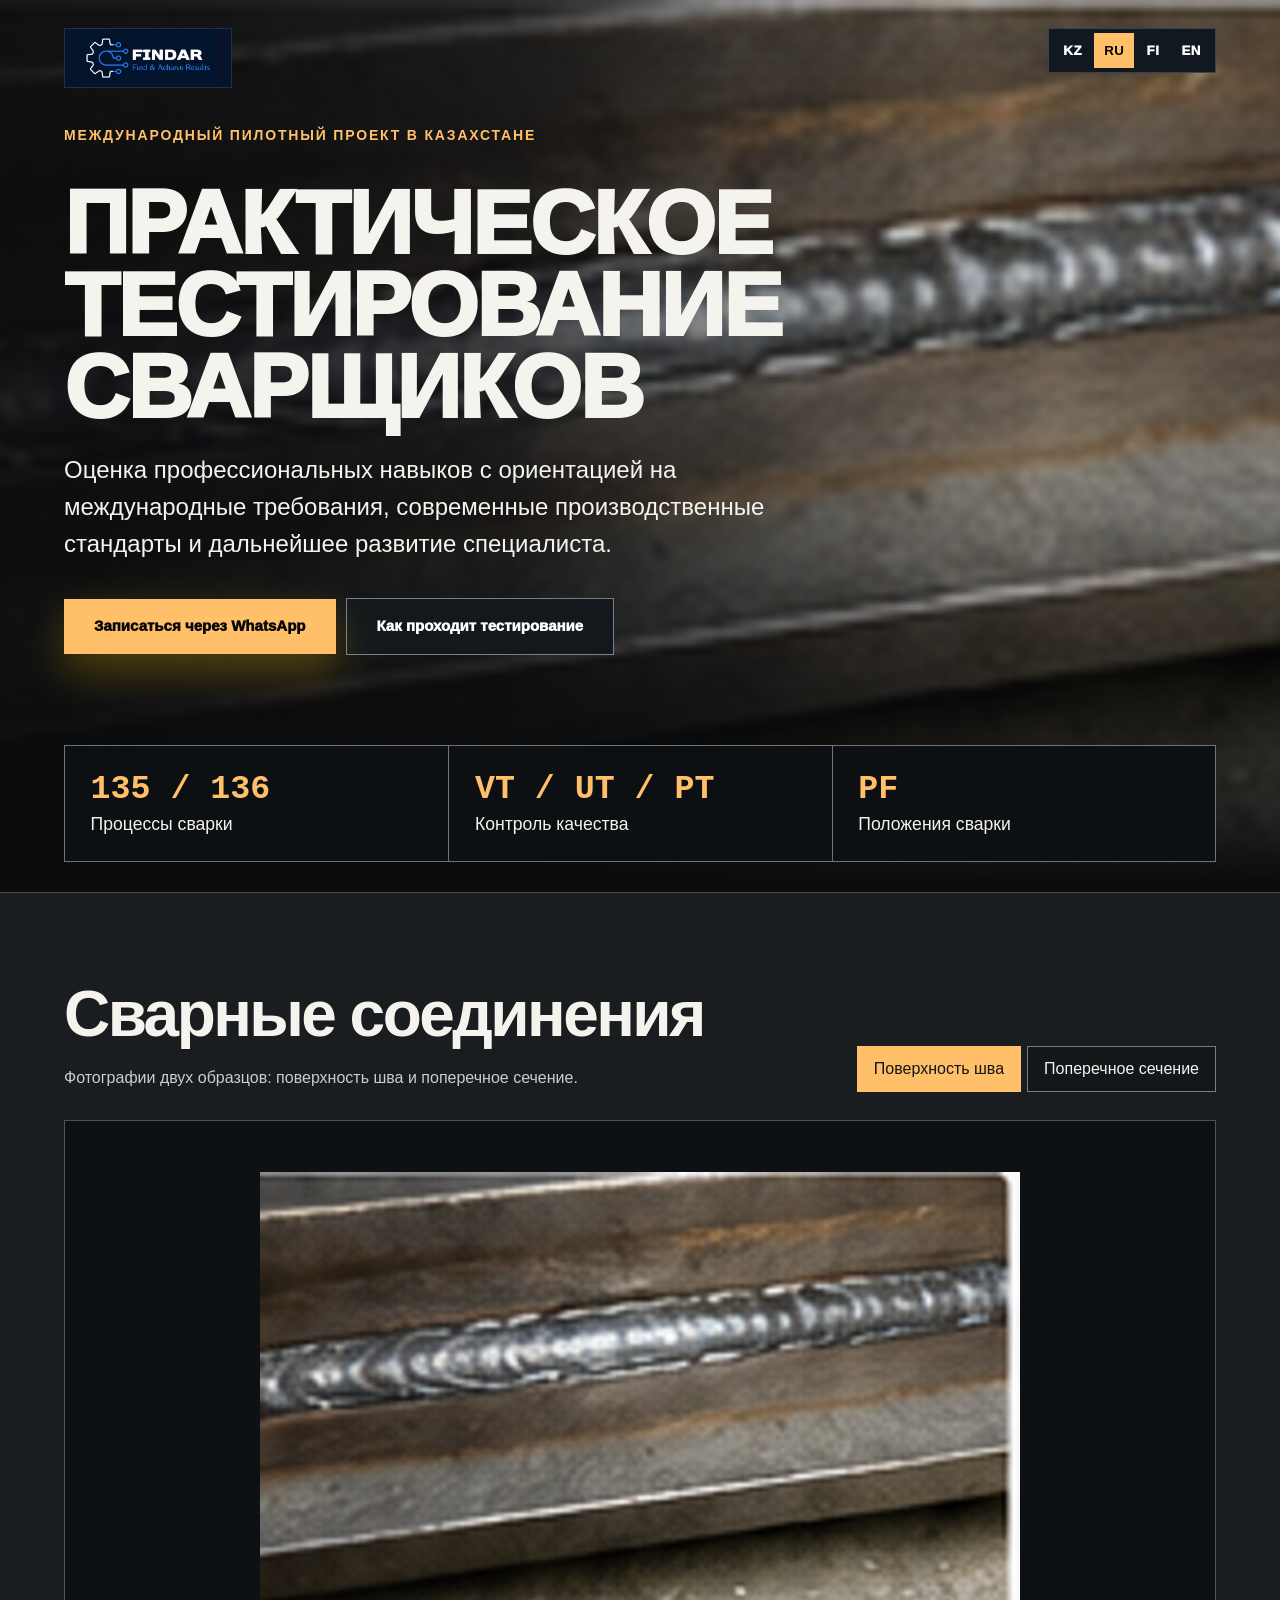
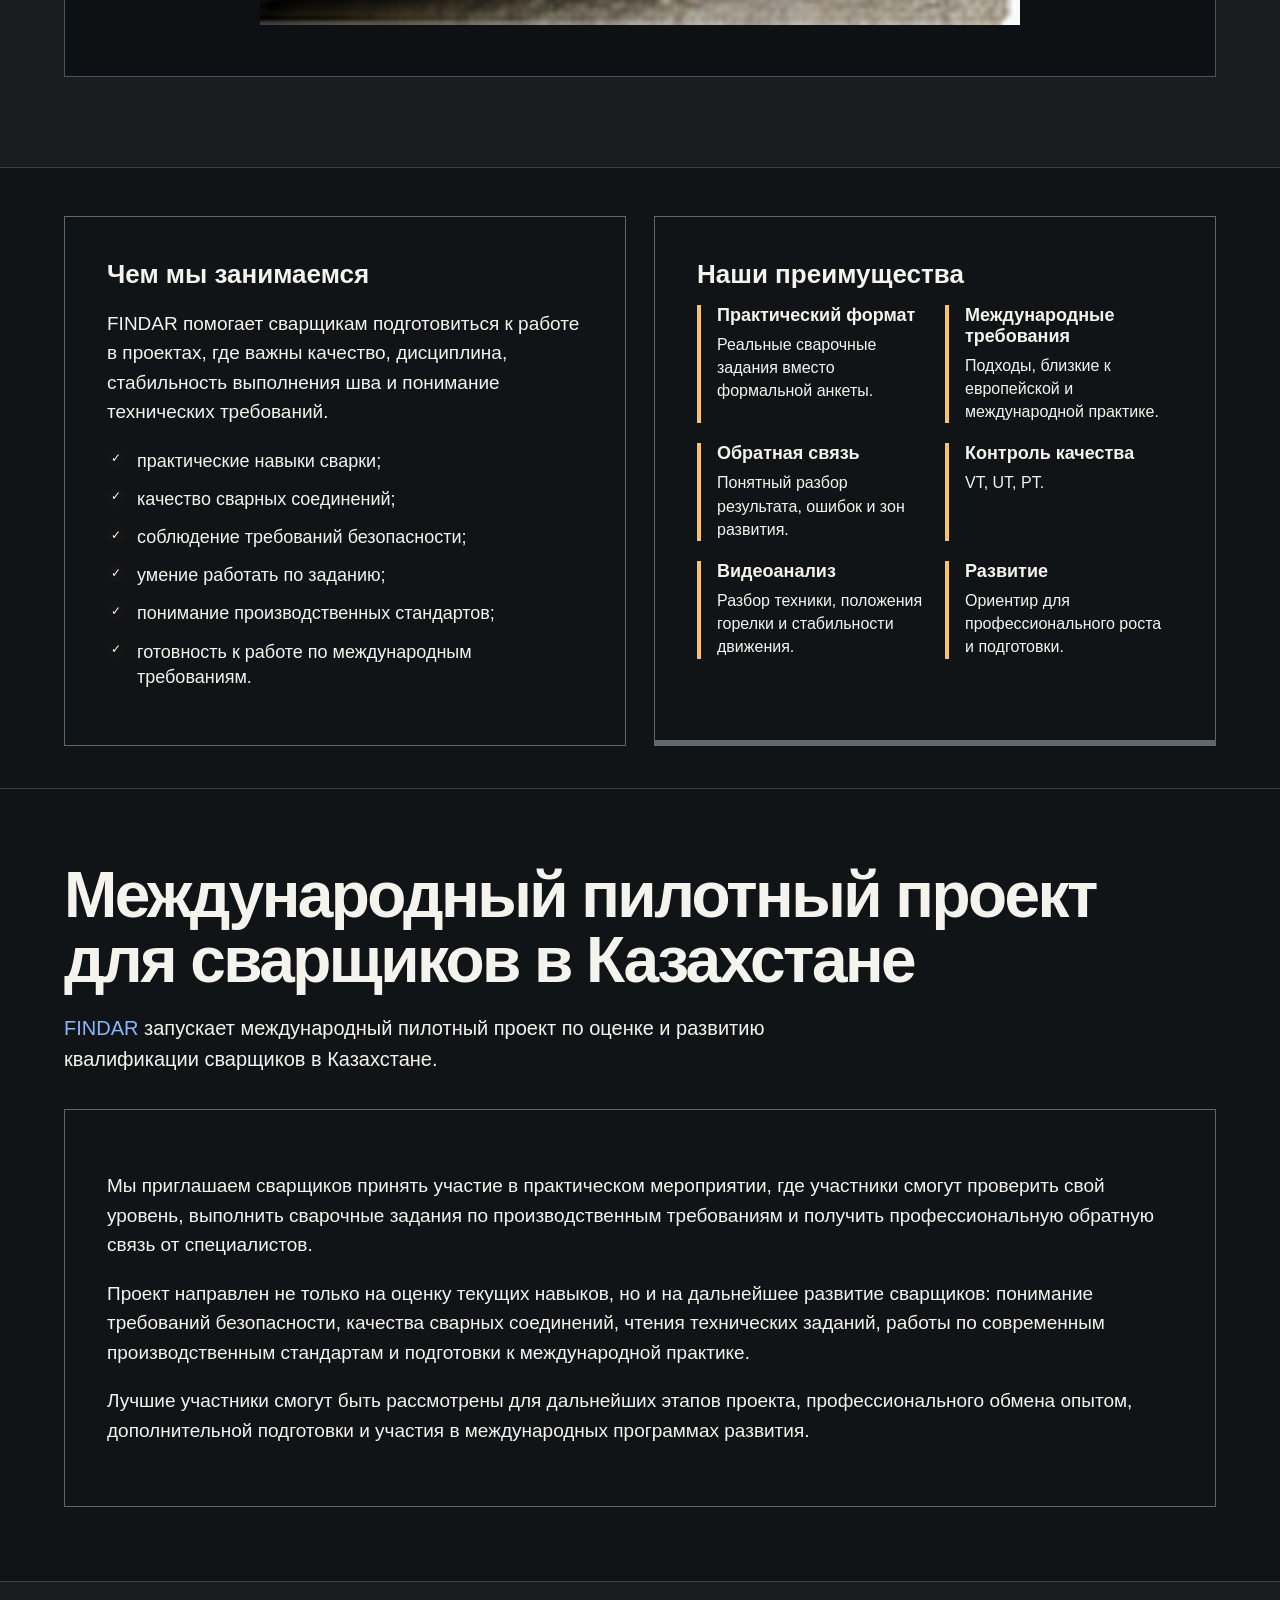
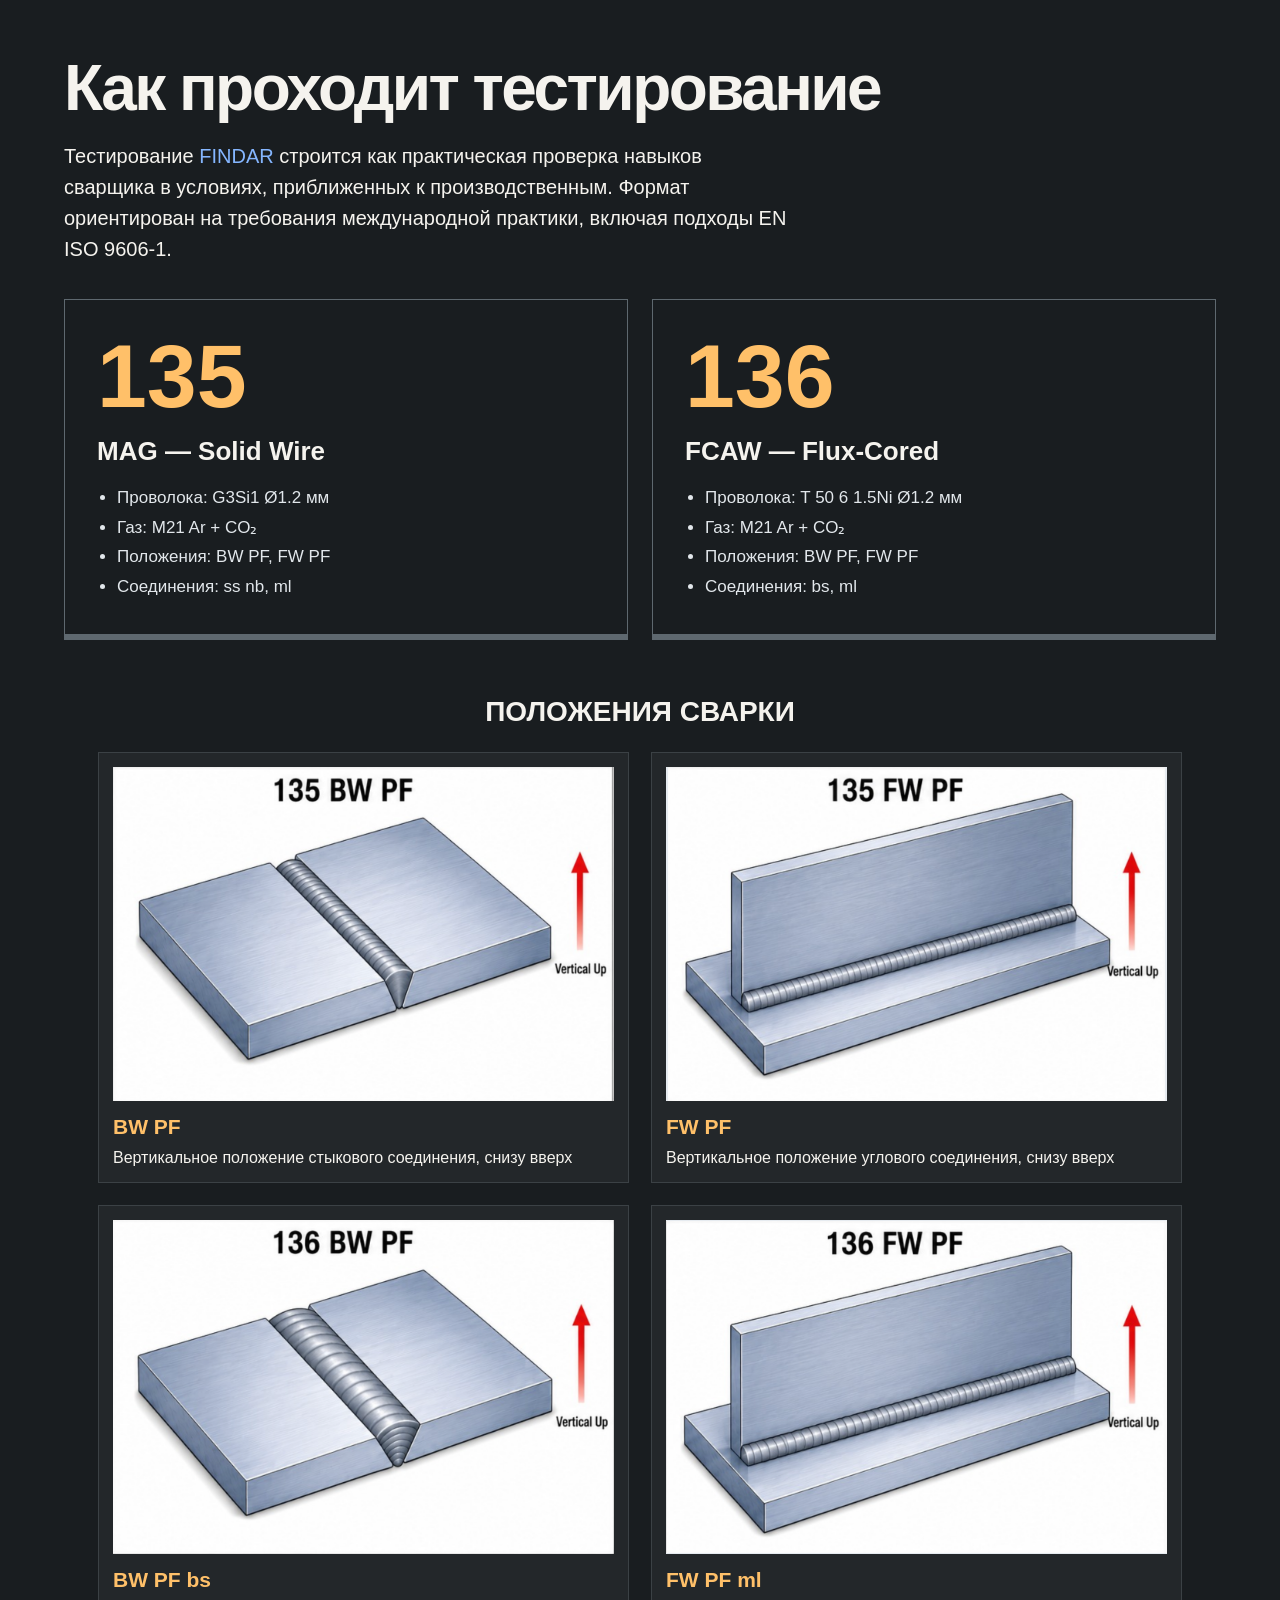
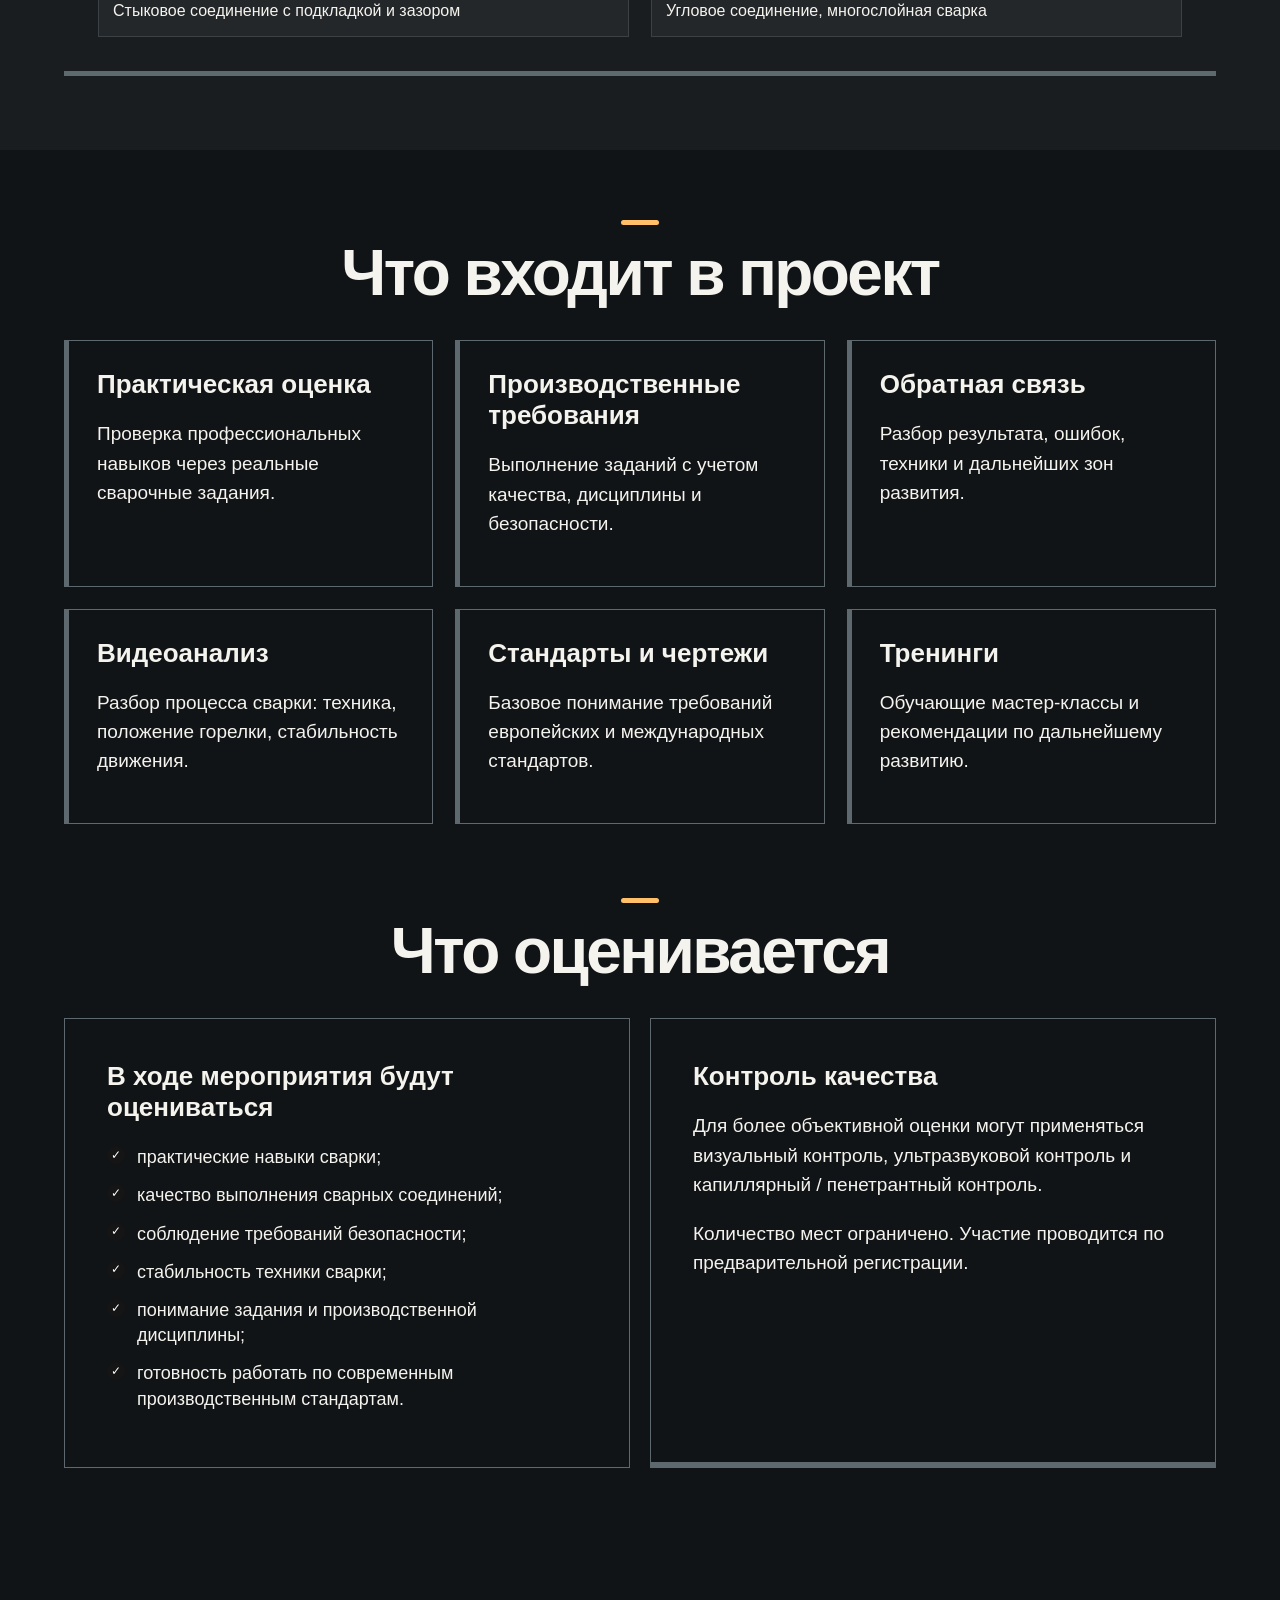
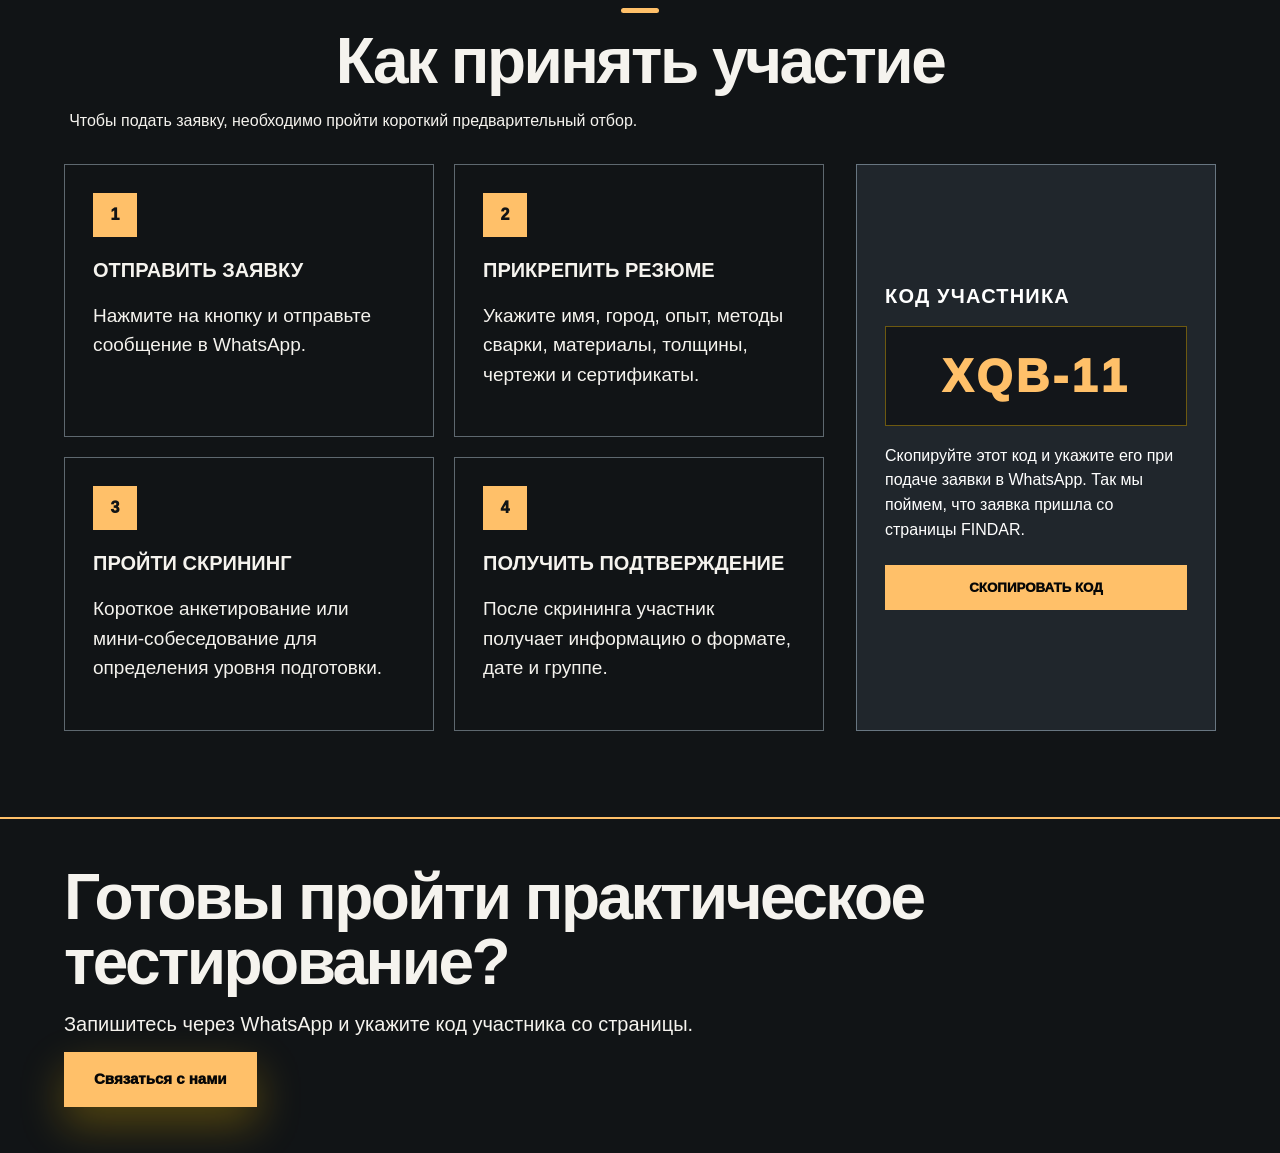
==== commit dd5b46f3: "Redesign the FINDAR promotional site: defectoscope" ====
--- a/index.html
+++ b/index.html
@@ -8,6 +8,7 @@
   <link rel="stylesheet" href="styles.css" />
   <link rel="stylesheet" href="styles-desktop.css" media="(min-width: 621px)" />
   <link rel="stylesheet" href="styles-mobile.css" media="(max-width: 620px)" />
+  <link rel="stylesheet" href="design.css" />
 </head>
 <body>
   <main class="page">
@@ -28,20 +29,32 @@
         <p class="lead">Оценка профессиональных навыков с ориентацией на международные требования, современные производственные стандарты и дальнейшее развитие специалиста.</p>
         <div class="hero-actions">
           <a class="btn primary wa-link hero-wa" href="#participate">Записаться через WhatsApp</a>
-          <a class="btn secondary" href="#participate">Как участвовать</a>
-        </div>
-      </div>
-    </section>
-
-    <section class="section-light about" id="about">
-      <div class="container card about-card">
-        <div class="about-visual"><img src="assets/welder-illustration.png" alt="Сварщик"></div>
-        <div class="content">
-          <div class="block-tag">Блок 1</div>
-          <h2>FINDAR — центр практической оценки и тестирования сварщиков</h2>
-          <p>FINDAR — это практическая площадка в Казахстане для оценки, тестирования и развития квалификации сварщиков с ориентацией на международные требования и современные производственные стандарты.</p>
-          <p>Мы проводим практическое тестирование сварщиков в условиях, приближенных к реальному производству: участники выполняют сварочные задания, демонстрируют технику работы, соблюдение требований безопасности и качество выполнения сварных соединений.</p>
-          <p>Наша задача — объективно определить текущий уровень специалиста, выявить сильные стороны, показать зоны для улучшения и дать понятные рекомендации для дальнейшего профессионального развития.</p>
+          <a class="btn secondary" href="#testing">Как проходит тестирование</a>
+        </div>
+        <div class="hero-specs">
+          <a href="#testing"><strong>135 / 136</strong><span>Процессы сварки</span></a>
+          <a href="#quality"><strong>VT / UT / PT</strong><span>Контроль качества</span></a>
+          <a href="#positions"><strong>PF</strong><span>Положения сварки</span></a>
+        </div>
+      </div>
+    </section>
+
+    <section class="proof" id="about">
+      <div class="container">
+        <div class="proof-head">
+          <div><h2>Сварные соединения</h2><p>Фотографии двух образцов: поверхность шва и поперечное сечение.</p></div>
+          <div class="proof-switch">
+            <button type="button" aria-pressed="true" id="select-surface" aria-controls="weld-surface" data-specimen="weld-surface">Поверхность шва</button>
+            <button type="button" aria-pressed="false" id="select-section" aria-controls="weld-section" data-specimen="weld-section">Поперечное сечение</button>
+          </div>
+        </div>
+        <div class="specimen-stage">
+          <figure id="weld-surface" aria-labelledby="select-surface">
+            <img src="assets/work-3.jpg" width="520" height="310" alt="" loading="lazy">
+          </figure>
+          <figure id="weld-section" aria-labelledby="select-section" hidden>
+            <img src="assets/work-5.jpg" width="520" height="310" alt="" loading="lazy">
+          </figure>
         </div>
       </div>
     </section>
@@ -77,7 +90,6 @@
     <section class="section-dark project" id="project">
       <div class="container">
         <div class="section-head light">
-          <div class="block-tag">Блок 2</div>
           <h2>Международный пилотный проект для сварщиков в Казахстане</h2>
           <p><span class="brand-blue">FINDAR</span> запускает международный пилотный проект по оценке и развитию квалификации сварщиков в Казахстане.</p>
         </div>
@@ -92,7 +104,6 @@
     <section class="section-dark testing" id="testing">
       <div class="container">
         <div class="section-head light">
-          <div class="block-tag">Блок 3</div>
           <h2>Как проходит тестирование</h2>
           <p>Тестирование <span class="brand-blue">FINDAR</span> строится как практическая проверка навыков сварщика в условиях, приближенных к производственным. Формат ориентирован на требования международной практики, включая подходы EN ISO 9606-1.</p>
         </div>
@@ -106,16 +117,16 @@
           </article>
         </div>
 
-        <div class="positions">
+        <div class="positions" id="positions">
           <h3>Положения сварки</h3>
           <div class="positions-grid">
             <div class="position-item">
               <img src="assets/welding-position-bw-pf.png" alt="BW PF" width="1302" height="868" loading="lazy">
-              <b>BW PF</b><span>Нижнее положение стыкового соединения</span>
+              <b>BW PF</b><span>Вертикальное положение стыкового соединения, снизу вверх</span>
             </div>
             <div class="position-item">
               <img src="assets/welding-position-fw-pf.png" alt="FW PF" width="1292" height="868" loading="lazy">
-              <b>FW PF</b><span>Нижнее положение углового соединения</span>
+              <b>FW PF</b><span>Вертикальное положение углового соединения, снизу вверх</span>
             </div>
             <div class="position-item">
               <img src="assets/welding-position-bw-pf-bs.png" alt="BW PF bs" width="1294" height="864" loading="lazy">
@@ -142,7 +153,7 @@
           <div class="mini-card"><h3>Тренинги</h3><p>Обучающие мастер-классы и рекомендации по дальнейшему развитию.</p></div>
         </div>
 
-        <div class="evaluated">
+        <div class="evaluated" id="quality">
           <div class="section-head"><div class="accent-line"></div><h2>Что оценивается</h2></div>
           <div class="two-col small-gap">
             <div class="card"><h3>В ходе мероприятия будут оцениваться</h3><ul class="check-list"><li>практические навыки сварки;</li><li>качество выполнения сварных соединений;</li><li>соблюдение требований безопасности;</li><li>стабильность техники сварки;</li><li>понимание задания и производственной дисциплины;</li><li>готовность работать по современным производственным стандартам.</li></ul></div>
@@ -180,7 +191,7 @@
     </section>
   </main>
 
-  <a class="mobile-bottom-wa wa-link" href="#participate">Записаться через WhatsApp</a>
+  <a class="mobile-bottom-wa wa-link" href="#participate" inert>Записаться через WhatsApp</a>
 
   <script>
     (function () {
@@ -205,7 +216,7 @@
           'Лучшие участники смогут быть рассмотрены для дальнейших этапов проекта, профессионального обмена опытом, дополнительной подготовки и участия в международных программах развития.':'Лучшие участники смогут быть рассмотрены для дальнейших этапов проекта, профессионального обмена опытом, дополнительной подготовки и участия в международных программах развития.',
           'Как проходит тестирование':'Как проходит тестирование','Тестирование строится как практическая проверка навыков сварщика в условиях, приближенных к производственным. Формат ориентирован на требования международной практики, включая подходы EN ISO 9606-1.':'Тестирование строится как практическая проверка навыков сварщика в условиях, приближенных к производственным. Формат ориентирован на требования международной практики, включая подходы EN ISO 9606-1.',
           'MAG — Solid Wire':'MAG — Solid Wire','FCAW — Flux-Cored':'FCAW — Flux-Cored','Проволока: G3Si1 Ø1.2 мм':'Проволока: G3Si1 Ø1.2 мм','Проволока: T 50 6 1.5Ni Ø1.2 мм':'Проволока: T 50 6 1.5Ni Ø1.2 мм','Газ: M21 Ar + CO₂':'Газ: M21 Ar + CO₂','Положения: BW PF, FW PF':'Положения: BW PF, FW PF','Соединения: ss nb, ml':'Соединения: ss nb, ml','Соединения: bs, ml':'Соединения: bs, ml',
-          'Положения сварки':'Положения сварки','Нижнее положение стыкового соединения':'Нижнее положение стыкового соединения','Нижнее положение углового соединения':'Нижнее положение углового соединения','Стыковое соединение с подкладкой и зазором':'Стыковое соединение с подкладкой и зазором','Угловое соединение, многослойная сварка':'Угловое соединение, многослойная сварка',
+          'Положения сварки':'Положения сварки','Вертикальное положение стыкового соединения, снизу вверх':'Вертикальное положение стыкового соединения, снизу вверх','Вертикальное положение углового соединения, снизу вверх':'Вертикальное положение углового соединения, снизу вверх','Стыковое соединение с подкладкой и зазором':'Стыковое соединение с подкладкой и зазором','Угловое соединение, многослойная сварка':'Угловое соединение, многослойная сварка',
           'Что входит в проект':'Что входит в проект','Практическая оценка':'Практическая оценка','Проверка профессиональных навыков через реальные сварочные задания.':'Проверка профессиональных навыков через реальные сварочные задания.','Производственные требования':'Производственные требования','Выполнение заданий с учетом качества, дисциплины и безопасности.':'Выполнение заданий с учетом качества, дисциплины и безопасности.','Разбор результата, ошибок, техники и дальнейших зон развития.':'Разбор результата, ошибок, техники и дальнейших зон развития.','Разбор процесса сварки: техника, положение горелки, стабильность движения.':'Разбор процесса сварки: техника, положение горелки, стабильность движения.','Стандарты и чертежи':'Стандарты и чертежи','Базовое понимание требований европейских и международных стандартов.':'Базовое понимание требований европейских и международных стандартов.','Тренинги':'Тренинги','Обучающие мастер-классы и рекомендации по дальнейшему развитию.':'Обучающие мастер-классы и рекомендации по дальнейшему развитию.',
           'Примеры работ':'Примеры работ','Что оценивается':'Что оценивается','В ходе мероприятия будут оцениваться':'В ходе мероприятия будут оцениваться','качество выполнения сварных соединений;':'качество выполнения сварных соединений;','стабильность техники сварки;':'стабильность техники сварки;','понимание задания и производственной дисциплины;':'понимание задания и производственной дисциплины;','готовность работать по современным производственным стандартам.':'готовность работать по современным производственным стандартам.','Для более объективной оценки могут применяться визуальный контроль, ультразвуковой контроль и капиллярный / пенетрантный контроль.':'Для более объективной оценки могут применяться визуальный контроль, ультразвуковой контроль и капиллярный / пенетрантный контроль.','Количество мест ограничено. Участие проводится по предварительной регистрации.':'Количество мест ограничено. Участие проводится по предварительной регистрации.',
           'Как принять участие':'Как принять участие','Чтобы подать заявку, необходимо пройти короткий предварительный отбор.':'Чтобы подать заявку, необходимо пройти короткий предварительный отбор.','Отправить заявку':'Отправить заявку','Нажмите на кнопку и отправьте сообщение в WhatsApp.':'Нажмите на кнопку и отправьте сообщение в WhatsApp.','Прикрепить резюме':'Прикрепить резюме','Укажите имя, город, опыт, методы сварки, материалы, толщины, чертежи и сертификаты.':'Укажите имя, город, опыт, методы сварки, материалы, толщины, чертежи и сертификаты.','Пройти скрининг':'Пройти скрининг','Короткое анкетирование или мини-собеседование для определения уровня подготовки.':'Короткое анкетирование или мини-собеседование для определения уровня подготовки.','Получить подтверждение':'Получить подтверждение','После скрининга участник получает информацию о формате, дате и группе.':'После скрининга участник получает информацию о формате, дате и группе.','Код участника':'Код участника','Скопируйте этот код и укажите его при подаче заявки в WhatsApp. Так мы поймем, что заявка пришла со страницы FINDAR.':'Скопируйте этот код и укажите его при подаче заявки в WhatsApp. Так мы поймем, что заявка пришла со страницы FINDAR.','Скопировать код':'Скопировать код','Код скопирован':'Код скопирован','Готовы пройти практическое тестирование?':'Готовы пройти практическое тестирование?','Запишитесь через WhatsApp и укажите код участника со страницы.':'Запишитесь через WhatsApp и укажите код участника со страницы.','Связаться с нами':'Связаться с нами'
@@ -213,13 +224,13 @@
         en: {}, kk: {}, fi: {}
       };
       Object.assign(translations.en, {
-        'Международный пилотный проект в Казахстане':'International pilot project in Kazakhstan','Практическое тестирование сварщиков':'Practical welder testing','Оценка профессиональных навыков с ориентацией на международные требования, современные производственные стандарты и дальнейшее развитие специалиста.':'Assessment of professional skills with a focus on international requirements, modern production standards and further professional development.','Записаться через WhatsApp':'Register via WhatsApp','Как участвовать':'How to participate','Блок 1':'Block 1','Блок 2':'Block 2','Блок 3':'Block 3','FINDAR — центр практической оценки и тестирования сварщиков':'FINDAR — Practical Welder Assessment and Testing Center','FINDAR — это практическая площадка в Казахстане для оценки, тестирования и развития квалификации сварщиков с ориентацией на международные требования и современные производственные стандарты.':'FINDAR is a practical platform in Kazakhstan for assessing, testing and developing welders’ qualifications with a focus on international requirements and modern production standards.','Мы проводим практическое тестирование сварщиков в условиях, приближенных к реальному производству: участники выполняют сварочные задания, демонстрируют технику работы, соблюдение требований безопасности и качество выполнения сварных соединений.':'We conduct practical welder testing in conditions close to real production: participants complete welding tasks and demonstrate technique, safety compliance and weld quality.','Наша задача — объективно определить текущий уровень специалиста, выявить сильные стороны, показать зоны для улучшения и дать понятные рекомендации для дальнейшего профессионального развития.':'Our goal is to objectively identify the specialist’s current level, strengths, areas for improvement and provide clear recommendations for further development.','Чем мы занимаемся':'What we do','Наши преимущества':'Our advantages','FINDAR помогает сварщикам подготовиться к работе в проектах, где важны качество, дисциплина, стабильность выполнения шва и понимание технических требований.':'FINDAR helps welders prepare for projects where quality, discipline, weld stability and understanding of technical requirements matter.','практические навыки сварки;':'practical welding skills;','качество сварных соединений;':'quality of welded joints;','соблюдение требований безопасности;':'safety compliance;','умение работать по заданию;':'ability to work according to the task;','понимание производственных стандартов;':'understanding of production standards;','готовность к работе по международным требованиям.':'readiness to work according to international requirements.','Практический формат':'Practical format','Реальные сварочные задания вместо формальной анкеты.':'Real welding tasks instead of a formal questionnaire.','Международные требования':'International requirements','Подходы, близкие к европейской и международной практике.':'Approaches close to European and international practice.','Обратная связь':'Feedback','Понятный разбор результата, ошибок и зон развития.':'Clear review of results, mistakes and development areas.','Контроль качества':'Quality control','VT, UT и капиллярный / пенетрантный контроль.':'VT, UT and capillary / penetrant testing.','Видеоанализ':'Video analysis','Разбор техники, положения горелки и стабильности движения.':'Review of technique, torch position and movement stability.','Развитие':'Development','Ориентир для профессионального роста и подготовки.':'A guide for professional growth and preparation.','Международный пилотный проект для сварщиков в Казахстане':'International pilot project for welders in Kazakhstan','FINDAR запускает международный пилотный проект по оценке и развитию квалификации сварщиков в Казахстане.':'FINDAR is launching an international pilot project for assessment and development of welders’ qualifications in Kazakhstan.','Мы приглашаем сварщиков принять участие в практическом мероприятии, где участники смогут проверить свой уровень, выполнить сварочные задания по производственным требованиям и получить профессиональную обратную связь от специалистов.':'We invite welders to participate in a practical event where they can check their level, complete production-based welding tasks and receive professional feedback.','Проект направлен не только на оценку текущих навыков, но и на дальнейшее развитие сварщиков: понимание требований безопасности, качества сварных соединений, чтения технических заданий, работы по современным производственным стандартам и подготовки к международной практике.':'The project focuses not only on skill assessment, but also on further development: safety requirements, weld quality, reading technical tasks, modern production standards and preparation for international practice.','Лучшие участники смогут быть рассмотрены для дальнейших этапов проекта, профессионального обмена опытом, дополнительной подготовки и участия в международных программах развития.':'Top participants may be considered for next project stages, professional exchange, additional preparation and international development programs.','Как проходит тестирование':'How testing works','Тестирование строится как практическая проверка навыков сварщика в условиях, приближенных к производственным. Формат ориентирован на требования международной практики, включая подходы EN ISO 9606-1.':'Testing is built as a practical skill check in conditions close to production. The format is oriented toward international practice, including EN ISO 9606-1 approaches.','Проволока: G3Si1 Ø1.2 мм':'Wire: G3Si1 Ø1.2 mm','Проволока: T 50 6 1.5Ni Ø1.2 мм':'Wire: T 50 6 1.5Ni Ø1.2 mm','Газ: M21 Ar + CO₂':'Gas: M21 Ar + CO₂','Положения: BW PF, FW PF':'Positions: BW PF, FW PF','Соединения: ss nb, ml':'Joints: ss nb, ml','Соединения: bs, ml':'Joints: bs, ml','Положения сварки':'Welding positions','Нижнее положение стыкового соединения':'Butt weld position','Нижнее положение углового соединения':'Fillet weld position','Стыковое соединение с подкладкой и зазором':'Butt weld with backing and gap','Угловое соединение, многослойная сварка':'Fillet weld, multilayer welding','Что входит в проект':'What the project includes','Практическая оценка':'Practical assessment','Проверка профессиональных навыков через реальные сварочные задания.':'Skill assessment through real welding tasks.','Производственные требования':'Production requirements','Выполнение заданий с учетом качества, дисциплины и безопасности.':'Tasks performed with quality, discipline and safety in mind.','Разбор результата, ошибок, техники и дальнейших зон развития.':'Review of results, errors, technique and development areas.','Разбор процесса сварки: техника, положение горелки, стабильность движения.':'Review of welding process: technique, torch position, movement stability.','Стандарты и чертежи':'Standards and drawings','Базовое понимание требований европейских и международных стандартов.':'Basic understanding of European and international standards.','Тренинги':'Training','Обучающие мастер-классы и рекомендации по дальнейшему развитию.':'Training workshops and recommendations for further development.','Примеры работ':'Work examples','Что оценивается':'What is assessed','В ходе мероприятия будут оцениваться':'During the event we assess','качество выполнения сварных соединений;':'quality of welded joints;','стабильность техники сварки;':'stability of welding technique;','понимание задания и производственной дисциплины;':'task understanding and production discipline;','готовность работать по современным производственным стандартам.':'readiness to work by modern production standards.','Для более объективной оценки могут применяться визуальный контроль, ультразвуковой контроль и капиллярный / пенетрантный контроль.':'For a more objective assessment, visual testing, ultrasonic testing and capillary / penetrant testing may be used.','Количество мест ограничено. Участие проводится по предварительной регистрации.':'Places are limited. Participation is by prior registration.','Как принять участие':'How to participate','Чтобы подать заявку, необходимо пройти короткий предварительный отбор.':'To apply, participants must pass a short preliminary screening.','Отправить заявку':'Send an application','Нажмите на кнопку и отправьте сообщение в WhatsApp.':'Click the button and send a WhatsApp message.','Прикрепить резюме':'Attach your CV','Укажите имя, город, опыт, методы сварки, материалы, толщины, чертежи и сертификаты.':'Provide your name, city, experience, welding methods, materials, thicknesses, drawings and certificates.','Пройти скрининг':'Pass screening','Короткое анкетирование или мини-собеседование для определения уровня подготовки.':'A short questionnaire or mini-interview to determine your level.','Получить подтверждение':'Get confirmation','После скрининга участник получает информацию о формате, дате и группе.':'After screening, the participant receives format, date and group information.','Код участника':'Participant code','Скопируйте этот код и укажите его при подаче заявки в WhatsApp. Так мы поймем, что заявка пришла со страницы FINDAR.':'Copy this code and include it in your WhatsApp application so we know it came from the FINDAR page.','Скопировать код':'Copy code','Код скопирован':'Code copied','Готовы пройти практическое тестирование?':'Ready for practical testing?','Запишитесь через WhatsApp и укажите код участника со страницы.':'Register via WhatsApp and include the participant code from this page.','Связаться с нами':'Contact us'
+        'Международный пилотный проект в Казахстане':'International pilot project in Kazakhstan','Практическое тестирование сварщиков':'Practical welder testing','Оценка профессиональных навыков с ориентацией на международные требования, современные производственные стандарты и дальнейшее развитие специалиста.':'Assessment of professional skills with a focus on international requirements, modern production standards and further professional development.','Записаться через WhatsApp':'Register via WhatsApp','Как участвовать':'How to participate','Блок 1':'Block 1','Блок 2':'Block 2','Блок 3':'Block 3','FINDAR — центр практической оценки и тестирования сварщиков':'FINDAR — Practical Welder Assessment and Testing Center','FINDAR — это практическая площадка в Казахстане для оценки, тестирования и развития квалификации сварщиков с ориентацией на международные требования и современные производственные стандарты.':'FINDAR is a practical platform in Kazakhstan for assessing, testing and developing welders’ qualifications with a focus on international requirements and modern production standards.','Мы проводим практическое тестирование сварщиков в условиях, приближенных к реальному производству: участники выполняют сварочные задания, демонстрируют технику работы, соблюдение требований безопасности и качество выполнения сварных соединений.':'We conduct practical welder testing in conditions close to real production: participants complete welding tasks and demonstrate technique, safety compliance and weld quality.','Наша задача — объективно определить текущий уровень специалиста, выявить сильные стороны, показать зоны для улучшения и дать понятные рекомендации для дальнейшего профессионального развития.':'Our goal is to objectively identify the specialist’s current level, strengths, areas for improvement and provide clear recommendations for further development.','Чем мы занимаемся':'What we do','Наши преимущества':'Our advantages','FINDAR помогает сварщикам подготовиться к работе в проектах, где важны качество, дисциплина, стабильность выполнения шва и понимание технических требований.':'FINDAR helps welders prepare for projects where quality, discipline, weld stability and understanding of technical requirements matter.','практические навыки сварки;':'practical welding skills;','качество сварных соединений;':'quality of welded joints;','соблюдение требований безопасности;':'safety compliance;','умение работать по заданию;':'ability to work according to the task;','понимание производственных стандартов;':'understanding of production standards;','готовность к работе по международным требованиям.':'readiness to work according to international requirements.','Практический формат':'Practical format','Реальные сварочные задания вместо формальной анкеты.':'Real welding tasks instead of a formal questionnaire.','Международные требования':'International requirements','Подходы, близкие к европейской и международной практике.':'Approaches close to European and international practice.','Обратная связь':'Feedback','Понятный разбор результата, ошибок и зон развития.':'Clear review of results, mistakes and development areas.','Контроль качества':'Quality control','VT, UT и капиллярный / пенетрантный контроль.':'VT, UT and capillary / penetrant testing.','Видеоанализ':'Video analysis','Разбор техники, положения горелки и стабильности движения.':'Review of technique, torch position and movement stability.','Развитие':'Development','Ориентир для профессионального роста и подготовки.':'A guide for professional growth and preparation.','Международный пилотный проект для сварщиков в Казахстане':'International pilot project for welders in Kazakhstan','FINDAR запускает международный пилотный проект по оценке и развитию квалификации сварщиков в Казахстане.':'FINDAR is launching an international pilot project for assessment and development of welders’ qualifications in Kazakhstan.','Мы приглашаем сварщиков принять участие в практическом мероприятии, где участники смогут проверить свой уровень, выполнить сварочные задания по производственным требованиям и получить профессиональную обратную связь от специалистов.':'We invite welders to participate in a practical event where they can check their level, complete production-based welding tasks and receive professional feedback.','Проект направлен не только на оценку текущих навыков, но и на дальнейшее развитие сварщиков: понимание требований безопасности, качества сварных соединений, чтения технических заданий, работы по современным производственным стандартам и подготовки к международной практике.':'The project focuses not only on skill assessment, but also on further development: safety requirements, weld quality, reading technical tasks, modern production standards and preparation for international practice.','Лучшие участники смогут быть рассмотрены для дальнейших этапов проекта, профессионального обмена опытом, дополнительной подготовки и участия в международных программах развития.':'Top participants may be considered for next project stages, professional exchange, additional preparation and international development programs.','Как проходит тестирование':'How testing works','Тестирование строится как практическая проверка навыков сварщика в условиях, приближенных к производственным. Формат ориентирован на требования международной практики, включая подходы EN ISO 9606-1.':'Testing is built as a practical skill check in conditions close to production. The format is oriented toward international practice, including EN ISO 9606-1 approaches.','Проволока: G3Si1 Ø1.2 мм':'Wire: G3Si1 Ø1.2 mm','Проволока: T 50 6 1.5Ni Ø1.2 мм':'Wire: T 50 6 1.5Ni Ø1.2 mm','Газ: M21 Ar + CO₂':'Gas: M21 Ar + CO₂','Положения: BW PF, FW PF':'Positions: BW PF, FW PF','Соединения: ss nb, ml':'Joints: ss nb, ml','Соединения: bs, ml':'Joints: bs, ml','Положения сварки':'Welding positions','Вертикальное положение стыкового соединения, снизу вверх':'Butt weld position','Вертикальное положение углового соединения, снизу вверх':'Fillet weld position','Стыковое соединение с подкладкой и зазором':'Butt weld with backing and gap','Угловое соединение, многослойная сварка':'Fillet weld, multilayer welding','Что входит в проект':'What the project includes','Практическая оценка':'Practical assessment','Проверка профессиональных навыков через реальные сварочные задания.':'Skill assessment through real welding tasks.','Производственные требования':'Production requirements','Выполнение заданий с учетом качества, дисциплины и безопасности.':'Tasks performed with quality, discipline and safety in mind.','Разбор результата, ошибок, техники и дальнейших зон развития.':'Review of results, errors, technique and development areas.','Разбор процесса сварки: техника, положение горелки, стабильность движения.':'Review of welding process: technique, torch position, movement stability.','Стандарты и чертежи':'Standards and drawings','Базовое понимание требований европейских и международных стандартов.':'Basic understanding of European and international standards.','Тренинги':'Training','Обучающие мастер-классы и рекомендации по дальнейшему развитию.':'Training workshops and recommendations for further development.','Примеры работ':'Work examples','Что оценивается':'What is assessed','В ходе мероприятия будут оцениваться':'During the event we assess','качество выполнения сварных соединений;':'quality of welded joints;','стабильность техники сварки;':'stability of welding technique;','понимание задания и производственной дисциплины;':'task understanding and production discipline;','готовность работать по современным производственным стандартам.':'readiness to work by modern production standards.','Для более объективной оценки могут применяться визуальный контроль, ультразвуковой контроль и капиллярный / пенетрантный контроль.':'For a more objective assessment, visual testing, ultrasonic testing and capillary / penetrant testing may be used.','Количество мест ограничено. Участие проводится по предварительной регистрации.':'Places are limited. Participation is by prior registration.','Как принять участие':'How to participate','Чтобы подать заявку, необходимо пройти короткий предварительный отбор.':'To apply, participants must pass a short preliminary screening.','Отправить заявку':'Send an application','Нажмите на кнопку и отправьте сообщение в WhatsApp.':'Click the button and send a WhatsApp message.','Прикрепить резюме':'Attach your CV','Укажите имя, город, опыт, методы сварки, материалы, толщины, чертежи и сертификаты.':'Provide your name, city, experience, welding methods, materials, thicknesses, drawings and certificates.','Пройти скрининг':'Pass screening','Короткое анкетирование или мини-собеседование для определения уровня подготовки.':'A short questionnaire or mini-interview to determine your level.','Получить подтверждение':'Get confirmation','После скрининга участник получает информацию о формате, дате и группе.':'After screening, the participant receives format, date and group information.','Код участника':'Participant code','Скопируйте этот код и укажите его при подаче заявки в WhatsApp. Так мы поймем, что заявка пришла со страницы FINDAR.':'Copy this code and include it in your WhatsApp application so we know it came from the FINDAR page.','Скопировать код':'Copy code','Код скопирован':'Code copied','Готовы пройти практическое тестирование?':'Ready for practical testing?','Запишитесь через WhatsApp и укажите код участника со страницы.':'Register via WhatsApp and include the participant code from this page.','Связаться с нами':'Contact us'
       });
       Object.assign(translations.kk, {
-        'Международный пилотный проект в Казахстане':'Қазақстандағы халықаралық пилоттық жоба','Практическое тестирование сварщиков':'Дәнекерлеушілерді практикалық тестілеу','Оценка профессиональных навыков с ориентацией на международные требования, современные производственные стандарты и дальнейшее развитие специалиста.':'Кәсіби дағдыларды халықаралық талаптар, заманауи өндірістік стандарттар және маманның әрі қарай дамуы тұрғысынан бағалау.','Записаться через WhatsApp':'WhatsApp арқылы жазылу','Как участвовать':'Қалай қатысуға болады','Блок 1':'1-блок','Блок 2':'2-блок','Блок 3':'3-блок','FINDAR — центр практической оценки и тестирования сварщиков':'FINDAR — дәнекерлеушілерді практикалық бағалау және тестілеу орталығы','FINDAR — это практическая площадка в Казахстане для оценки, тестирования и развития квалификации сварщиков с ориентацией на международные требования и современные производственные стандарты.':'FINDAR — Қазақстандағы дәнекерлеушілердің біліктілігін бағалау, тестілеу және дамытуға арналған практикалық алаң. Жұмыс халықаралық талаптар мен заманауи өндірістік стандарттарға бағытталған.','Мы проводим практическое тестирование сварщиков в условиях, приближенных к реальному производству: участники выполняют сварочные задания, демонстрируют технику работы, соблюдение требований безопасности и качество выполнения сварных соединений.':'Біз дәнекерлеушілерді нақты өндіріске жақын жағдайда практикалық тестілеуден өткіземіз: қатысушылар дәнекерлеу тапсырмаларын орындайды, жұмыс техникасын, қауіпсіздік талаптарын және қосылыстар сапасын көрсетеді.','Наша задача — объективно определить текущий уровень специалиста, выявить сильные стороны, показать зоны для улучшения и дать понятные рекомендации для дальнейшего профессионального развития.':'Мақсатымыз — маманның ағымдағы деңгейін объективті анықтау, күшті жақтарын табу, жақсарту аймақтарын көрсету және кәсіби даму бойынша нақты ұсыныстар беру.','Чем мы занимаемся':'Біз немен айналысамыз','Наши преимущества':'Біздің артықшылықтар','FINDAR помогает сварщикам подготовиться к работе в проектах, где важны качество, дисциплина, стабильность выполнения шва и понимание технических требований.':'FINDAR сапа, тәртіп, тігістің тұрақтылығы және техникалық талаптарды түсіну маңызды жобаларға дайындалуға көмектеседі.','практические навыки сварки;':'практикалық дәнекерлеу дағдылары;','качество сварных соединений;':'дәнекерленген қосылыстар сапасы;','соблюдение требований безопасности;':'қауіпсіздік талаптарын сақтау;','умение работать по заданию;':'тапсырма бойынша жұмыс істей білу;','понимание производственных стандартов;':'өндірістік стандарттарды түсіну;','готовность к работе по международным требованиям.':'халықаралық талаптар бойынша жұмысқа дайындық.','Практический формат':'Практикалық формат','Реальные сварочные задания вместо формальной анкеты.':'Формалды анкета емес, нақты дәнекерлеу тапсырмалары.','Международные требования':'Халықаралық талаптар','Подходы, близкие к европейской и международной практике.':'Еуропалық және халықаралық тәжірибеге жақын тәсілдер.','Обратная связь':'Кері байланыс','Понятный разбор результата, ошибок и зон развития.':'Нәтижені, қателерді және даму аймақтарын түсінікті талдау.','Контроль качества':'Сапаны бақылау','VT, UT и капиллярный / пенетрантный контроль.':'VT, UT және капиллярлық / пенетранттық бақылау.','Видеоанализ':'Бейнеталдау','Разбор техники, положения горелки и стабильности движения.':'Техника, горелка орны және қозғалыс тұрақтылығын талдау.','Развитие':'Даму','Ориентир для профессионального роста и подготовки.':'Кәсіби өсу мен дайындыққа бағыт.','Международный пилотный проект для сварщиков в Казахстане':'Қазақстандағы дәнекерлеушілерге арналған халықаралық пилоттық жоба','FINDAR запускает международный пилотный проект по оценке и развитию квалификации сварщиков в Казахстане.':'FINDAR Қазақстанда дәнекерлеушілердің біліктілігін бағалау және дамыту бойынша халықаралық пилоттық жобаны іске қосады.','Мы приглашаем сварщиков принять участие в практическом мероприятии, где участники смогут проверить свой уровень, выполнить сварочные задания по производственным требованиям и получить профессиональную обратную связь от специалистов.':'Дәнекерлеушілерді практикалық іс-шараға шақырамыз: қатысушылар өз деңгейін тексереді, өндірістік талаптар бойынша тапсырмалар орындайды және мамандардан кері байланыс алады.','Проект направлен не только на оценку текущих навыков, но и на дальнейшее развитие сварщиков: понимание требований безопасности, качества сварных соединений, чтения технических заданий, работы по современным производственным стандартам и подготовки к международной практике.':'Жоба тек ағымдағы дағдыларды бағалауға емес, әрі қарай дамытуға да бағытталған: қауіпсіздік, қосылыстар сапасы, техникалық тапсырмаларды оқу, заманауи өндірістік стандарттар және халықаралық тәжірибеге дайындық.','Лучшие участники смогут быть рассмотрены для дальнейших этапов проекта, профессионального обмена опытом, дополнительной подготовки и участия в международных программах развития.':'Үздік қатысушылар жобаның келесі кезеңдеріне, кәсіби тәжірибе алмасуға, қосымша дайындыққа және халықаралық даму бағдарламаларына қарастырылуы мүмкін.','Как проходит тестирование':'Тестілеу қалай өтеді','Тестирование строится как практическая проверка навыков сварщика в условиях, приближенных к производственным. Формат ориентирован на требования международной практики, включая подходы EN ISO 9606-1.':'Тестілеу өндірістік жағдайға жақын форматтағы практикалық тексеріс ретінде өтеді. Формат EN ISO 9606-1 тәсілдерін қоса алғанда халықаралық тәжірибе талаптарына бағытталған.','Проволока: G3Si1 Ø1.2 мм':'Сым: G3Si1 Ø1.2 мм','Проволока: T 50 6 1.5Ni Ø1.2 мм':'Сым: T 50 6 1.5Ni Ø1.2 мм','Газ: M21 Ar + CO₂':'Газ: M21 Ar + CO₂','Положения: BW PF, FW PF':'Позициялар: BW PF, FW PF','Соединения: ss nb, ml':'Қосылыстар: ss nb, ml','Соединения: bs, ml':'Қосылыстар: bs, ml','Положения сварки':'Дәнекерлеу позициялары','Нижнее положение стыкового соединения':'Түйістірілген қосылыс позициясы','Нижнее положение углового соединения':'Бұрыштық қосылыс позициясы','Стыковое соединение с подкладкой и зазором':'Астары және саңылауы бар түйістірілген қосылыс','Угловое соединение, многослойная сварка':'Бұрыштық қосылыс, көпқабатты дәнекерлеу','Что входит в проект':'Жобаға не кіреді','Практическая оценка':'Практикалық бағалау','Проверка профессиональных навыков через реальные сварочные задания.':'Нақты дәнекерлеу тапсырмалары арқылы кәсіби дағдыларды тексеру.','Производственные требования':'Өндірістік талаптар','Выполнение заданий с учетом качества, дисциплины и безопасности.':'Сапа, тәртіп және қауіпсіздікті ескере отырып тапсырмаларды орындау.','Разбор результата, ошибок, техники и дальнейших зон развития.':'Нәтижені, қателерді, техниканы және даму аймақтарын талдау.','Разбор процесса сварки: техника, положение горелки, стабильность движения.':'Дәнекерлеу процесін талдау: техника, горелка орны, қозғалыс тұрақтылығы.','Стандарты и чертежи':'Стандарттар мен сызбалар','Базовое понимание требований европейских и международных стандартов.':'Еуропалық және халықаралық стандарттар талаптарының базалық түсінігі.','Тренинги':'Тренингтер','Обучающие мастер-классы и рекомендации по дальнейшему развитию.':'Оқыту мастер-кластары және әрі қарай даму бойынша ұсыныстар.','Примеры работ':'Жұмыс үлгілері','Что оценивается':'Не бағаланады','В ходе мероприятия будут оцениваться':'Іс-шара барысында бағаланады','качество выполнения сварных соединений;':'дәнекерленген қосылыстарды орындау сапасы;','стабильность техники сварки;':'дәнекерлеу техникасының тұрақтылығы;','понимание задания и производственной дисциплины;':'тапсырманы түсіну және өндірістік тәртіп;','готовность работать по современным производственным стандартам.':'заманауи өндірістік стандарттар бойынша жұмысқа дайындық.','Для более объективной оценки могут применяться визуальный контроль, ультразвуковой контроль и капиллярный / пенетрантный контроль.':'Объективті бағалау үшін визуалды бақылау, ультрадыбыстық бақылау және капиллярлық / пенетранттық бақылау қолданылуы мүмкін.','Количество мест ограничено. Участие проводится по предварительной регистрации.':'Орын саны шектеулі. Қатысу алдын ала тіркелу арқылы жүргізіледі.','Как принять участие':'Қалай қатысуға болады','Чтобы подать заявку, необходимо пройти короткий предварительный отбор.':'Өтінім беру үшін қысқа алдын ала іріктеуден өту қажет.','Отправить заявку':'Өтінім жіберу','Нажмите на кнопку и отправьте сообщение в WhatsApp.':'Түймені басып, WhatsApp арқылы хабарлама жіберіңіз.','Прикрепить резюме':'Түйіндеме тіркеу','Укажите имя, город, опыт, методы сварки, материалы, толщины, чертежи и сертификаты.':'Атыңызды, қалаңызды, тәжірибеңізді, дәнекерлеу әдістерін, материалдарды, қалыңдықтарды, сызбалар мен сертификаттарды көрсетіңіз.','Пройти скрининг':'Скринингтен өту','Короткое анкетирование или мини-собеседование для определения уровня подготовки.':'Дайындық деңгейін анықтау үшін қысқа анкета немесе мини-сұхбат.','Получить подтверждение':'Растау алу','После скрининга участник получает информацию о формате, дате и группе.':'Скринингтен кейін қатысушы формат, күн және топ туралы ақпарат алады.','Код участника':'Қатысушы коды','Скопируйте этот код и укажите его при подаче заявки в WhatsApp. Так мы поймем, что заявка пришла со страницы FINDAR.':'Бұл кодты көшіріп, WhatsApp-та өтінім бергенде көрсетіңіз. Осылайша өтінім FINDAR парағынан келгенін білеміз.','Скопировать код':'Кодты көшіру','Код скопирован':'Код көшірілді','Готовы пройти практическое тестирование?':'Практикалық тестілеуден өтуге дайынсыз ба?','Запишитесь через WhatsApp и укажите код участника со страницы.':'WhatsApp арқылы жазылып, парақтағы қатысушы кодын көрсетіңіз.','Связаться с нами':'Бізбен байланысу'
+        'Международный пилотный проект в Казахстане':'Қазақстандағы халықаралық пилоттық жоба','Практическое тестирование сварщиков':'Дәнекерлеушілерді практикалық тестілеу','Оценка профессиональных навыков с ориентацией на международные требования, современные производственные стандарты и дальнейшее развитие специалиста.':'Кәсіби дағдыларды халықаралық талаптар, заманауи өндірістік стандарттар және маманның әрі қарай дамуы тұрғысынан бағалау.','Записаться через WhatsApp':'WhatsApp арқылы жазылу','Как участвовать':'Қалай қатысуға болады','Блок 1':'1-блок','Блок 2':'2-блок','Блок 3':'3-блок','FINDAR — центр практической оценки и тестирования сварщиков':'FINDAR — дәнекерлеушілерді практикалық бағалау және тестілеу орталығы','FINDAR — это практическая площадка в Казахстане для оценки, тестирования и развития квалификации сварщиков с ориентацией на международные требования и современные производственные стандарты.':'FINDAR — Қазақстандағы дәнекерлеушілердің біліктілігін бағалау, тестілеу және дамытуға арналған практикалық алаң. Жұмыс халықаралық талаптар мен заманауи өндірістік стандарттарға бағытталған.','Мы проводим практическое тестирование сварщиков в условиях, приближенных к реальному производству: участники выполняют сварочные задания, демонстрируют технику работы, соблюдение требований безопасности и качество выполнения сварных соединений.':'Біз дәнекерлеушілерді нақты өндіріске жақын жағдайда практикалық тестілеуден өткіземіз: қатысушылар дәнекерлеу тапсырмаларын орындайды, жұмыс техникасын, қауіпсіздік талаптарын және қосылыстар сапасын көрсетеді.','Наша задача — объективно определить текущий уровень специалиста, выявить сильные стороны, показать зоны для улучшения и дать понятные рекомендации для дальнейшего профессионального развития.':'Мақсатымыз — маманның ағымдағы деңгейін объективті анықтау, күшті жақтарын табу, жақсарту аймақтарын көрсету және кәсіби даму бойынша нақты ұсыныстар беру.','Чем мы занимаемся':'Біз немен айналысамыз','Наши преимущества':'Біздің артықшылықтар','FINDAR помогает сварщикам подготовиться к работе в проектах, где важны качество, дисциплина, стабильность выполнения шва и понимание технических требований.':'FINDAR сапа, тәртіп, тігістің тұрақтылығы және техникалық талаптарды түсіну маңызды жобаларға дайындалуға көмектеседі.','практические навыки сварки;':'практикалық дәнекерлеу дағдылары;','качество сварных соединений;':'дәнекерленген қосылыстар сапасы;','соблюдение требований безопасности;':'қауіпсіздік талаптарын сақтау;','умение работать по заданию;':'тапсырма бойынша жұмыс істей білу;','понимание производственных стандартов;':'өндірістік стандарттарды түсіну;','готовность к работе по международным требованиям.':'халықаралық талаптар бойынша жұмысқа дайындық.','Практический формат':'Практикалық формат','Реальные сварочные задания вместо формальной анкеты.':'Формалды анкета емес, нақты дәнекерлеу тапсырмалары.','Международные требования':'Халықаралық талаптар','Подходы, близкие к европейской и международной практике.':'Еуропалық және халықаралық тәжірибеге жақын тәсілдер.','Обратная связь':'Кері байланыс','Понятный разбор результата, ошибок и зон развития.':'Нәтижені, қателерді және даму аймақтарын түсінікті талдау.','Контроль качества':'Сапаны бақылау','VT, UT и капиллярный / пенетрантный контроль.':'VT, UT және капиллярлық / пенетранттық бақылау.','Видеоанализ':'Бейнеталдау','Разбор техники, положения горелки и стабильности движения.':'Техника, горелка орны және қозғалыс тұрақтылығын талдау.','Развитие':'Даму','Ориентир для профессионального роста и подготовки.':'Кәсіби өсу мен дайындыққа бағыт.','Международный пилотный проект для сварщиков в Казахстане':'Қазақстандағы дәнекерлеушілерге арналған халықаралық пилоттық жоба','FINDAR запускает международный пилотный проект по оценке и развитию квалификации сварщиков в Казахстане.':'FINDAR Қазақстанда дәнекерлеушілердің біліктілігін бағалау және дамыту бойынша халықаралық пилоттық жобаны іске қосады.','Мы приглашаем сварщиков принять участие в практическом мероприятии, где участники смогут проверить свой уровень, выполнить сварочные задания по производственным требованиям и получить профессиональную обратную связь от специалистов.':'Дәнекерлеушілерді практикалық іс-шараға шақырамыз: қатысушылар өз деңгейін тексереді, өндірістік талаптар бойынша тапсырмалар орындайды және мамандардан кері байланыс алады.','Проект направлен не только на оценку текущих навыков, но и на дальнейшее развитие сварщиков: понимание требований безопасности, качества сварных соединений, чтения технических заданий, работы по современным производственным стандартам и подготовки к международной практике.':'Жоба тек ағымдағы дағдыларды бағалауға емес, әрі қарай дамытуға да бағытталған: қауіпсіздік, қосылыстар сапасы, техникалық тапсырмаларды оқу, заманауи өндірістік стандарттар және халықаралық тәжірибеге дайындық.','Лучшие участники смогут быть рассмотрены для дальнейших этапов проекта, профессионального обмена опытом, дополнительной подготовки и участия в международных программах развития.':'Үздік қатысушылар жобаның келесі кезеңдеріне, кәсіби тәжірибе алмасуға, қосымша дайындыққа және халықаралық даму бағдарламаларына қарастырылуы мүмкін.','Как проходит тестирование':'Тестілеу қалай өтеді','Тестирование строится как практическая проверка навыков сварщика в условиях, приближенных к производственным. Формат ориентирован на требования международной практики, включая подходы EN ISO 9606-1.':'Тестілеу өндірістік жағдайға жақын форматтағы практикалық тексеріс ретінде өтеді. Формат EN ISO 9606-1 тәсілдерін қоса алғанда халықаралық тәжірибе талаптарына бағытталған.','Проволока: G3Si1 Ø1.2 мм':'Сым: G3Si1 Ø1.2 мм','Проволока: T 50 6 1.5Ni Ø1.2 мм':'Сым: T 50 6 1.5Ni Ø1.2 мм','Газ: M21 Ar + CO₂':'Газ: M21 Ar + CO₂','Положения: BW PF, FW PF':'Позициялар: BW PF, FW PF','Соединения: ss nb, ml':'Қосылыстар: ss nb, ml','Соединения: bs, ml':'Қосылыстар: bs, ml','Положения сварки':'Дәнекерлеу позициялары','Вертикальное положение стыкового соединения, снизу вверх':'Түйістірілген қосылыс позициясы','Вертикальное положение углового соединения, снизу вверх':'Бұрыштық қосылыс позициясы','Стыковое соединение с подкладкой и зазором':'Астары және саңылауы бар түйістірілген қосылыс','Угловое соединение, многослойная сварка':'Бұрыштық қосылыс, көпқабатты дәнекерлеу','Что входит в проект':'Жобаға не кіреді','Практическая оценка':'Практикалық бағалау','Проверка профессиональных навыков через реальные сварочные задания.':'Нақты дәнекерлеу тапсырмалары арқылы кәсіби дағдыларды тексеру.','Производственные требования':'Өндірістік талаптар','Выполнение заданий с учетом качества, дисциплины и безопасности.':'Сапа, тәртіп және қауіпсіздікті ескере отырып тапсырмаларды орындау.','Разбор результата, ошибок, техники и дальнейших зон развития.':'Нәтижені, қателерді, техниканы және даму аймақтарын талдау.','Разбор процесса сварки: техника, положение горелки, стабильность движения.':'Дәнекерлеу процесін талдау: техника, горелка орны, қозғалыс тұрақтылығы.','Стандарты и чертежи':'Стандарттар мен сызбалар','Базовое понимание требований европейских и международных стандартов.':'Еуропалық және халықаралық стандарттар талаптарының базалық түсінігі.','Тренинги':'Тренингтер','Обучающие мастер-классы и рекомендации по дальнейшему развитию.':'Оқыту мастер-кластары және әрі қарай даму бойынша ұсыныстар.','Примеры работ':'Жұмыс үлгілері','Что оценивается':'Не бағаланады','В ходе мероприятия будут оцениваться':'Іс-шара барысында бағаланады','качество выполнения сварных соединений;':'дәнекерленген қосылыстарды орындау сапасы;','стабильность техники сварки;':'дәнекерлеу техникасының тұрақтылығы;','понимание задания и производственной дисциплины;':'тапсырманы түсіну және өндірістік тәртіп;','готовность работать по современным производственным стандартам.':'заманауи өндірістік стандарттар бойынша жұмысқа дайындық.','Для более объективной оценки могут применяться визуальный контроль, ультразвуковой контроль и капиллярный / пенетрантный контроль.':'Объективті бағалау үшін визуалды бақылау, ультрадыбыстық бақылау және капиллярлық / пенетранттық бақылау қолданылуы мүмкін.','Количество мест ограничено. Участие проводится по предварительной регистрации.':'Орын саны шектеулі. Қатысу алдын ала тіркелу арқылы жүргізіледі.','Как принять участие':'Қалай қатысуға болады','Чтобы подать заявку, необходимо пройти короткий предварительный отбор.':'Өтінім беру үшін қысқа алдын ала іріктеуден өту қажет.','Отправить заявку':'Өтінім жіберу','Нажмите на кнопку и отправьте сообщение в WhatsApp.':'Түймені басып, WhatsApp арқылы хабарлама жіберіңіз.','Прикрепить резюме':'Түйіндеме тіркеу','Укажите имя, город, опыт, методы сварки, материалы, толщины, чертежи и сертификаты.':'Атыңызды, қалаңызды, тәжірибеңізді, дәнекерлеу әдістерін, материалдарды, қалыңдықтарды, сызбалар мен сертификаттарды көрсетіңіз.','Пройти скрининг':'Скринингтен өту','Короткое анкетирование или мини-собеседование для определения уровня подготовки.':'Дайындық деңгейін анықтау үшін қысқа анкета немесе мини-сұхбат.','Получить подтверждение':'Растау алу','После скрининга участник получает информацию о формате, дате и группе.':'Скринингтен кейін қатысушы формат, күн және топ туралы ақпарат алады.','Код участника':'Қатысушы коды','Скопируйте этот код и укажите его при подаче заявки в WhatsApp. Так мы поймем, что заявка пришла со страницы FINDAR.':'Бұл кодты көшіріп, WhatsApp-та өтінім бергенде көрсетіңіз. Осылайша өтінім FINDAR парағынан келгенін білеміз.','Скопировать код':'Кодты көшіру','Код скопирован':'Код көшірілді','Готовы пройти практическое тестирование?':'Практикалық тестілеуден өтуге дайынсыз ба?','Запишитесь через WhatsApp и укажите код участника со страницы.':'WhatsApp арқылы жазылып, парақтағы қатысушы кодын көрсетіңіз.','Связаться с нами':'Бізбен байланысу'
       });
       Object.assign(translations.fi, {
-        'Международный пилотный проект в Казахстане':'Kansainvälinen pilottihanke Kazakstanissa','Практическое тестирование сварщиков':'Hitsaajien käytännön testaus','Оценка профессиональных навыков с ориентацией на международные требования, современные производственные стандарты и дальнейшее развитие специалиста.':'Ammattitaitojen arviointi kansainvälisten vaatimusten, nykyaikaisten tuotantostandardien ja asiantuntijan jatkokehityksen näkökulmasta.','Записаться через WhatsApp':'Ilmoittaudu WhatsAppissa','Как участвовать':'Kuinka osallistua','Блок 1':'Osa 1','Блок 2':'Osa 2','Блок 3':'Osa 3','FINDAR — центр практической оценки и тестирования сварщиков':'FINDAR — hitsaajien käytännön arviointi- ja testauskeskus','FINDAR — это практическая площадка в Казахстане для оценки, тестирования и развития квалификации сварщиков с ориентацией на международные требования и современные производственные стандарты.':'FINDAR on Kazakstanissa toimiva käytännön alusta hitsaajien pätevyyden arviointiin, testaukseen ja kehittämiseen kansainvälisiä vaatimuksia ja nykyaikaisia tuotantostandardeja painottaen.','Мы проводим практическое тестирование сварщиков в условиях, приближенных к реальному производству: участники выполняют сварочные задания, демонстрируют технику работы, соблюдение требований безопасности и качество выполнения сварных соединений.':'Toteutamme hitsaajien käytännön testauksen tuotantoa muistuttavissa olosuhteissa: osallistujat tekevät hitsaustehtäviä ja osoittavat työtekniikan, turvallisuusvaatimusten noudattamisen sekä hitsausliitosten laadun.','Наша задача — объективно определить текущий уровень специалиста, выявить сильные стороны, показать зоны для улучшения и дать понятные рекомендации для дальнейшего профессионального развития.':'Tavoitteemme on määrittää asiantuntijan nykyinen taso objektiivisesti, tunnistaa vahvuudet, kehitysalueet ja antaa selkeät suositukset ammatilliseen kehitykseen.','Чем мы занимаемся':'Mitä teemme','Наши преимущества':'Etumme','FINDAR помогает сварщикам подготовиться к работе в проектах, где важны качество, дисциплина, стабильность выполнения шва и понимание технических требований.':'FINDAR auttaa hitsaajia valmistautumaan projekteihin, joissa laatu, kurinalaisuus, hitsin tasaisuus ja teknisten vaatimusten ymmärtäminen ovat tärkeitä.','практические навыки сварки;':'käytännön hitsaustaidot;','качество сварных соединений;':'hitsausliitosten laatu;','соблюдение требований безопасности;':'turvallisuusvaatimusten noudattaminen;','умение работать по заданию;':'kyky työskennellä tehtävän mukaan;','понимание производственных стандартов;':'tuotantostandardien ymmärtäminen;','готовность к работе по международным требованиям.':'valmius työskennellä kansainvälisten vaatimusten mukaan.','Практический формат':'Käytännön formaatti','Реальные сварочные задания вместо формальной анкеты.':'Todelliset hitsaustehtävät muodollisen kyselyn sijaan.','Международные требования':'Kansainväliset vaatimukset','Подходы, близкие к европейской и международной практике.':'Eurooppalaista ja kansainvälistä käytäntöä vastaavat lähestymistavat.','Обратная связь':'Palaute','Понятный разбор результата, ошибок и зон развития.':'Selkeä arvio tuloksesta, virheistä ja kehitysalueista.','Контроль качества':'Laadunvalvonta','VT, UT и капиллярный / пенетрантный контроль.':'VT, UT sekä kapillaari- / tunkeumanestetarkastus.','Видеоанализ':'Videoanalyysi','Разбор техники, положения горелки и стабильности движения.':'Tekniikan, polttimen asennon ja liikkeen vakauden analyysi.','Развитие':'Kehitys','Ориентир для профессионального роста и подготовки.':'Suunta ammatilliseen kasvuun ja valmistautumiseen.','Международный пилотный проект для сварщиков в Казахстане':'Kansainvälinen pilottihanke hitsaajille Kazakstanissa','FINDAR запускает международный пилотный проект по оценке и развитию квалификации сварщиков в Казахстане.':'FINDAR käynnistää Kazakstanissa kansainvälisen pilottihankkeen hitsaajien pätevyyden arvioimiseksi ja kehittämiseksi.','Мы приглашаем сварщиков принять участие в практическом мероприятии, где участники смогут проверить свой уровень, выполнить сварочные задания по производственным требованиям и получить профессиональную обратную связь от специалистов.':'Kutsumme hitsaajia osallistumaan käytännön tapahtumaan, jossa he voivat tarkistaa tasonsa, tehdä tuotantovaatimuksiin perustuvia hitsaustehtäviä ja saada asiantuntijapalautetta.','Проект направлен не только на оценку текущих навыков, но и на дальнейшее развитие сварщиков: понимание требований безопасности, качества сварных соединений, чтения технических заданий, работы по современным производственным стандартам и подготовки к международной практике.':'Hanke keskittyy taitojen arvioinnin lisäksi hitsaajien kehittämiseen: turvallisuusvaatimuksiin, hitsausliitosten laatuun, teknisten tehtävien lukemiseen, nykyaikaisiin tuotantostandardeihin ja kansainväliseen käytäntöön valmistautumiseen.','Лучшие участники смогут быть рассмотрены для дальнейших этапов проекта, профессионального обмена опытом, дополнительной подготовки и участия в международных программах развития.':'Parhaat osallistujat voidaan huomioida hankkeen seuraaviin vaiheisiin, ammatilliseen kokemustenvaihtoon, lisävalmennukseen ja kansainvälisiin kehitysohjelmiin.','Как проходит тестирование':'Miten testaus etenee','Тестирование строится как практическая проверка навыков сварщика в условиях, приближенных к производственным. Формат ориентирован на требования международной практики, включая подходы EN ISO 9606-1.':'Testaus toteutetaan käytännön taitojen tarkastuksena tuotantoa muistuttavissa olosuhteissa. Formaatti perustuu kansainväliseen käytäntöön, mukaan lukien EN ISO 9606-1 -lähestymistavat.','Проволока: G3Si1 Ø1.2 мм':'Lanka: G3Si1 Ø1.2 mm','Проволока: T 50 6 1.5Ni Ø1.2 мм':'Lanka: T 50 6 1.5Ni Ø1.2 mm','Газ: M21 Ar + CO₂':'Kaasu: M21 Ar + CO₂','Положения: BW PF, FW PF':'Asennot: BW PF, FW PF','Соединения: ss nb, ml':'Liitokset: ss nb, ml','Соединения: bs, ml':'Liitokset: bs, ml','Положения сварки':'Hitsausasennot','Нижнее положение стыкового соединения':'Päittäisliitoksen asento','Нижнее положение углового соединения':'Pienahitsin asento','Стыковое соединение с подкладкой и зазором':'Päittäisliitos tuella ja ilmaraolla','Угловое соединение, многослойная сварка':'Pienaliitos, monipalkohitsaus','Что входит в проект':'Mitä hanke sisältää','Практическая оценка':'Käytännön arviointi','Проверка профессиональных навыков через реальные сварочные задания.':'Ammattitaitojen tarkastus todellisilla hitsaustehtävillä.','Производственные требования':'Tuotantovaatimukset','Выполнение заданий с учетом качества, дисциплины и безопасности.':'Tehtävien suoritus laadun, kurinalaisuuden ja turvallisuuden huomioiden.','Разбор результата, ошибок, техники и дальнейших зон развития.':'Tuloksen, virheiden, tekniikan ja kehitysalueiden analyysi.','Разбор процесса сварки: техника, положение горелки, стабильность движения.':'Hitsausprosessin analyysi: tekniikka, polttimen asento, liikkeen vakaus.','Стандарты и чертежи':'Standardit ja piirustukset','Базовое понимание требований европейских и международных стандартов.':'Perusymmärrys eurooppalaisten ja kansainvälisten standardien vaatimuksista.','Тренинги':'Koulutukset','Обучающие мастер-классы и рекомендации по дальнейшему развитию.':'Koulutustyöpajat ja suositukset jatkokehitykseen.','Примеры работ':'Työnäytteet','Что оценивается':'Mitä arvioidaan','В ходе мероприятия будут оцениваться':'Tapahtumassa arvioidaan','качество выполнения сварных соединений;':'hitsausliitosten toteutuksen laatu;','стабильность техники сварки;':'hitsaustekniikan vakaus;','понимание задания и производственной дисциплины;':'tehtävän ymmärtäminen ja tuotantokuri;','готовность работать по современным производственным стандартам.':'valmius työskennellä nykyaikaisten tuotantostandardien mukaan.','Для более объективной оценки могут применяться визуальный контроль, ультразвуковой контроль и капиллярный / пенетрантный контроль.':'Objektiivisempaan arviointiin voidaan käyttää visuaalista tarkastusta, ultraäänitarkastusta sekä kapillaari- / tunkeumanestetarkastusta.','Количество мест ограничено. Участие проводится по предварительной регистрации.':'Paikkoja on rajoitetusti. Osallistuminen edellyttää ennakkoilmoittautumista.','Как принять участие':'Kuinka osallistua','Чтобы подать заявку, необходимо пройти короткий предварительный отбор.':'Hakemista varten tulee läpäistä lyhyt ennakkoseulonta.','Отправить заявку':'Lähetä hakemus','Нажмите на кнопку и отправьте сообщение в WhatsApp.':'Paina painiketta ja lähetä viesti WhatsAppissa.','Прикрепить резюме':'Liitä CV','Укажите имя, город, опыт, методы сварки, материалы, толщины, чертежи и сертификаты.':'Ilmoita nimi, kaupunki, kokemus, hitsausmenetelmät, materiaalit, paksuudet, piirustukset ja todistukset.','Пройти скрининг':'Osallistu seulontaan','Короткое анкетирование или мини-собеседование для определения уровня подготовки.':'Lyhyt kysely tai minihaastattelu tason määrittämiseksi.','Получить подтверждение':'Saa vahvistus','После скрининга участник получает информацию о формате, дате и группе.':'Seulonnan jälkeen osallistuja saa tiedot formaatista, päivämäärästä ja ryhmästä.','Код участника':'Osallistujakoodi','Скопируйте этот код и укажите его при подаче заявки в WhatsApp. Так мы поймем, что заявка пришла со страницы FINDAR.':'Kopioi tämä koodi ja ilmoita se WhatsApp-hakemuksessa. Näin tiedämme, että hakemus tuli FINDAR-sivulta.','Скопировать код':'Kopioi koodi','Код скопирован':'Koodi kopioitu','Готовы пройти практическое тестирование?':'Valmis käytännön testaukseen?','Запишитесь через WhatsApp и укажите код участника со страницы.':'Ilmoittaudu WhatsAppissa ja lisää sivulla näkyvä osallistujakoodi.','Связаться с нами':'Ota yhteyttä'
+        'Международный пилотный проект в Казахстане':'Kansainvälinen pilottihanke Kazakstanissa','Практическое тестирование сварщиков':'Hitsaajien käytännön testaus','Оценка профессиональных навыков с ориентацией на международные требования, современные производственные стандарты и дальнейшее развитие специалиста.':'Ammattitaitojen arviointi kansainvälisten vaatimusten, nykyaikaisten tuotantostandardien ja asiantuntijan jatkokehityksen näkökulmasta.','Записаться через WhatsApp':'Ilmoittaudu WhatsAppissa','Как участвовать':'Kuinka osallistua','Блок 1':'Osa 1','Блок 2':'Osa 2','Блок 3':'Osa 3','FINDAR — центр практической оценки и тестирования сварщиков':'FINDAR — hitsaajien käytännön arviointi- ja testauskeskus','FINDAR — это практическая площадка в Казахстане для оценки, тестирования и развития квалификации сварщиков с ориентацией на международные требования и современные производственные стандарты.':'FINDAR on Kazakstanissa toimiva käytännön alusta hitsaajien pätevyyden arviointiin, testaukseen ja kehittämiseen kansainvälisiä vaatimuksia ja nykyaikaisia tuotantostandardeja painottaen.','Мы проводим практическое тестирование сварщиков в условиях, приближенных к реальному производству: участники выполняют сварочные задания, демонстрируют технику работы, соблюдение требований безопасности и качество выполнения сварных соединений.':'Toteutamme hitsaajien käytännön testauksen tuotantoa muistuttavissa olosuhteissa: osallistujat tekevät hitsaustehtäviä ja osoittavat työtekniikan, turvallisuusvaatimusten noudattamisen sekä hitsausliitosten laadun.','Наша задача — объективно определить текущий уровень специалиста, выявить сильные стороны, показать зоны для улучшения и дать понятные рекомендации для дальнейшего профессионального развития.':'Tavoitteemme on määrittää asiantuntijan nykyinen taso objektiivisesti, tunnistaa vahvuudet, kehitysalueet ja antaa selkeät suositukset ammatilliseen kehitykseen.','Чем мы занимаемся':'Mitä teemme','Наши преимущества':'Etumme','FINDAR помогает сварщикам подготовиться к работе в проектах, где важны качество, дисциплина, стабильность выполнения шва и понимание технических требований.':'FINDAR auttaa hitsaajia valmistautumaan projekteihin, joissa laatu, kurinalaisuus, hitsin tasaisuus ja teknisten vaatimusten ymmärtäminen ovat tärkeitä.','практические навыки сварки;':'käytännön hitsaustaidot;','качество сварных соединений;':'hitsausliitosten laatu;','соблюдение требований безопасности;':'turvallisuusvaatimusten noudattaminen;','умение работать по заданию;':'kyky työskennellä tehtävän mukaan;','понимание производственных стандартов;':'tuotantostandardien ymmärtäminen;','готовность к работе по международным требованиям.':'valmius työskennellä kansainvälisten vaatimusten mukaan.','Практический формат':'Käytännön formaatti','Реальные сварочные задания вместо формальной анкеты.':'Todelliset hitsaustehtävät muodollisen kyselyn sijaan.','Международные требования':'Kansainväliset vaatimukset','Подходы, близкие к европейской и международной практике.':'Eurooppalaista ja kansainvälistä käytäntöä vastaavat lähestymistavat.','Обратная связь':'Palaute','Понятный разбор результата, ошибок и зон развития.':'Selkeä arvio tuloksesta, virheistä ja kehitysalueista.','Контроль качества':'Laadunvalvonta','VT, UT и капиллярный / пенетрантный контроль.':'VT, UT sekä kapillaari- / tunkeumanestetarkastus.','Видеоанализ':'Videoanalyysi','Разбор техники, положения горелки и стабильности движения.':'Tekniikan, polttimen asennon ja liikkeen vakauden analyysi.','Развитие':'Kehitys','Ориентир для профессионального роста и подготовки.':'Suunta ammatilliseen kasvuun ja valmistautumiseen.','Международный пилотный проект для сварщиков в Казахстане':'Kansainvälinen pilottihanke hitsaajille Kazakstanissa','FINDAR запускает международный пилотный проект по оценке и развитию квалификации сварщиков в Казахстане.':'FINDAR käynnistää Kazakstanissa kansainvälisen pilottihankkeen hitsaajien pätevyyden arvioimiseksi ja kehittämiseksi.','Мы приглашаем сварщиков принять участие в практическом мероприятии, где участники смогут проверить свой уровень, выполнить сварочные задания по производственным требованиям и получить профессиональную обратную связь от специалистов.':'Kutsumme hitsaajia osallistumaan käytännön tapahtumaan, jossa he voivat tarkistaa tasonsa, tehdä tuotantovaatimuksiin perustuvia hitsaustehtäviä ja saada asiantuntijapalautetta.','Проект направлен не только на оценку текущих навыков, но и на дальнейшее развитие сварщиков: понимание требований безопасности, качества сварных соединений, чтения технических заданий, работы по современным производственным стандартам и подготовки к международной практике.':'Hanke keskittyy taitojen arvioinnin lisäksi hitsaajien kehittämiseen: turvallisuusvaatimuksiin, hitsausliitosten laatuun, teknisten tehtävien lukemiseen, nykyaikaisiin tuotantostandardeihin ja kansainväliseen käytäntöön valmistautumiseen.','Лучшие участники смогут быть рассмотрены для дальнейших этапов проекта, профессионального обмена опытом, дополнительной подготовки и участия в международных программах развития.':'Parhaat osallistujat voidaan huomioida hankkeen seuraaviin vaiheisiin, ammatilliseen kokemustenvaihtoon, lisävalmennukseen ja kansainvälisiin kehitysohjelmiin.','Как проходит тестирование':'Miten testaus etenee','Тестирование строится как практическая проверка навыков сварщика в условиях, приближенных к производственным. Формат ориентирован на требования международной практики, включая подходы EN ISO 9606-1.':'Testaus toteutetaan käytännön taitojen tarkastuksena tuotantoa muistuttavissa olosuhteissa. Formaatti perustuu kansainväliseen käytäntöön, mukaan lukien EN ISO 9606-1 -lähestymistavat.','Проволока: G3Si1 Ø1.2 мм':'Lanka: G3Si1 Ø1.2 mm','Проволока: T 50 6 1.5Ni Ø1.2 мм':'Lanka: T 50 6 1.5Ni Ø1.2 mm','Газ: M21 Ar + CO₂':'Kaasu: M21 Ar + CO₂','Положения: BW PF, FW PF':'Asennot: BW PF, FW PF','Соединения: ss nb, ml':'Liitokset: ss nb, ml','Соединения: bs, ml':'Liitokset: bs, ml','Положения сварки':'Hitsausasennot','Вертикальное положение стыкового соединения, снизу вверх':'Päittäisliitoksen asento','Вертикальное положение углового соединения, снизу вверх':'Pienahitsin asento','Стыковое соединение с подкладкой и зазором':'Päittäisliitos tuella ja ilmaraolla','Угловое соединение, многослойная сварка':'Pienaliitos, monipalkohitsaus','Что входит в проект':'Mitä hanke sisältää','Практическая оценка':'Käytännön arviointi','Проверка профессиональных навыков через реальные сварочные задания.':'Ammattitaitojen tarkastus todellisilla hitsaustehtävillä.','Производственные требования':'Tuotantovaatimukset','Выполнение заданий с учетом качества, дисциплины и безопасности.':'Tehtävien suoritus laadun, kurinalaisuuden ja turvallisuuden huomioiden.','Разбор результата, ошибок, техники и дальнейших зон развития.':'Tuloksen, virheiden, tekniikan ja kehitysalueiden analyysi.','Разбор процесса сварки: техника, положение горелки, стабильность движения.':'Hitsausprosessin analyysi: tekniikka, polttimen asento, liikkeen vakaus.','Стандарты и чертежи':'Standardit ja piirustukset','Базовое понимание требований европейских и международных стандартов.':'Perusymmärrys eurooppalaisten ja kansainvälisten standardien vaatimuksista.','Тренинги':'Koulutukset','Обучающие мастер-классы и рекомендации по дальнейшему развитию.':'Koulutustyöpajat ja suositukset jatkokehitykseen.','Примеры работ':'Työnäytteet','Что оценивается':'Mitä arvioidaan','В ходе мероприятия будут оцениваться':'Tapahtumassa arvioidaan','качество выполнения сварных соединений;':'hitsausliitosten toteutuksen laatu;','стабильность техники сварки;':'hitsaustekniikan vakaus;','понимание задания и производственной дисциплины;':'tehtävän ymmärtäminen ja tuotantokuri;','готовность работать по современным производственным стандартам.':'valmius työskennellä nykyaikaisten tuotantostandardien mukaan.','Для более объективной оценки могут применяться визуальный контроль, ультразвуковой контроль и капиллярный / пенетрантный контроль.':'Objektiivisempaan arviointiin voidaan käyttää visuaalista tarkastusta, ultraäänitarkastusta sekä kapillaari- / tunkeumanestetarkastusta.','Количество мест ограничено. Участие проводится по предварительной регистрации.':'Paikkoja on rajoitetusti. Osallistuminen edellyttää ennakkoilmoittautumista.','Как принять участие':'Kuinka osallistua','Чтобы подать заявку, необходимо пройти короткий предварительный отбор.':'Hakemista varten tulee läpäistä lyhyt ennakkoseulonta.','Отправить заявку':'Lähetä hakemus','Нажмите на кнопку и отправьте сообщение в WhatsApp.':'Paina painiketta ja lähetä viesti WhatsAppissa.','Прикрепить резюме':'Liitä CV','Укажите имя, город, опыт, методы сварки, материалы, толщины, чертежи и сертификаты.':'Ilmoita nimi, kaupunki, kokemus, hitsausmenetelmät, materiaalit, paksuudet, piirustukset ja todistukset.','Пройти скрининг':'Osallistu seulontaan','Короткое анкетирование или мини-собеседование для определения уровня подготовки.':'Lyhyt kysely tai minihaastattelu tason määrittämiseksi.','Получить подтверждение':'Saa vahvistus','После скрининга участник получает информацию о формате, дате и группе.':'Seulonnan jälkeen osallistuja saa tiedot formaatista, päivämäärästä ja ryhmästä.','Код участника':'Osallistujakoodi','Скопируйте этот код и укажите его при подаче заявки в WhatsApp. Так мы поймем, что заявка пришла со страницы FINDAR.':'Kopioi tämä koodi ja ilmoita se WhatsApp-hakemuksessa. Näin tiedämme, että hakemus tuli FINDAR-sivulta.','Скопировать код':'Kopioi koodi','Код скопирован':'Koodi kopioitu','Готовы пройти практическое тестирование?':'Valmis käytännön testaukseen?','Запишитесь через WhatsApp и укажите код участника со страницы.':'Ilmoittaudu WhatsAppissa ja lisää sivulla näkyvä osallistujakoodi.','Связаться с нами':'Ota yhteyttä'
       });
 
       Object.assign(translations.ru, {
@@ -245,6 +256,24 @@
         'Тестирование':'Testaus',
         'строится как практическая проверка навыков сварщика в условиях, приближенных к производственным. Формат ориентирован на требования международной практики, включая подходы EN ISO 9606-1.':'toteutetaan käytännön taitojen tarkastuksena tuotantoa muistuttavissa olosuhteissa. Formaatti perustuu kansainväliseen käytäntöön, mukaan lukien EN ISO 9606-1 -lähestymistavat.',
         'VT, UT, PT.':'VT, UT, PT.'
+      });
+
+      Object.assign(translations.en, {"Процессы сварки": "Welding processes", "Сварные соединения": "Welded joints", "Поверхность шва": "Weld surface", "Поперечное сечение": "Cross-section", "Фотографии двух образцов: поверхность шва и поперечное сечение.": "Photographs of two samples: weld surface and cross-section.", "Образцы сварных соединений": "Welded joint samples", "Сварка на практике": "Welding in practice", "Примеры работ": "Work samples"});
+      Object.assign(translations.kk, {"Процессы сварки": "Дәнекерлеу процестері", "Сварные соединения": "Дәнекерленген қосылыстар", "Поверхность шва": "Жіктің беті", "Поперечное сечение": "Көлденең қима", "Фотографии двух образцов: поверхность шва и поперечное сечение.": "Екі үлгінің фотосуреті: жіктің беті және көлденең қимасы.", "Образцы сварных соединений": "Дәнекерленген қосылыс үлгілері", "Сварка на практике": "Дәнекерлеу іс жүзінде", "Примеры работ": "Жұмыс үлгілері"});
+      Object.assign(translations.fi, {"Процессы сварки": "Hitsausprosessit", "Сварные соединения": "Hitsausliitokset", "Поверхность шва": "Hitsin pinta", "Поперечное сечение": "Poikkileikkaus", "Фотографии двух образцов: поверхность шва и поперечное сечение.": "Kuvat kahdesta näytteestä: hitsin pinta ja poikkileikkaus.", "Образцы сварных соединений": "Hitsausliitosnäytteet", "Сварка на практике": "Hitsaus käytännössä", "Примеры работ": "Työnäytteet"});
+      Object.assign(translations.en, {"Вертикальное положение стыкового соединения, снизу вверх": "Vertical uphill position, butt weld", "Вертикальное положение углового соединения, снизу вверх": "Vertical uphill position, fillet weld"});
+      Object.assign(translations.kk, {"Вертикальное положение стыкового соединения, снизу вверх": "Түйістірме жіктің тік қалпы, төменнен жоғары", "Вертикальное положение углового соединения, снизу вверх": "Бұрыштық жіктің тік қалпы, төменнен жоғары"});
+      Object.assign(translations.fi, {"Вертикальное положение стыкового соединения, снизу вверх": "Päittäishitsin pystyasento, ylöspäin", "Вертикальное положение углового соединения, снизу вверх": "Pienahitsin pystyasento, ylöspäin"});
+
+      const specimenButtons = document.querySelectorAll('[data-specimen]');
+      specimenButtons.forEach(button => {
+        button.addEventListener('click', () => {
+          specimenButtons.forEach(option => {
+            const isSelected = option === button;
+            option.setAttribute('aria-pressed', String(isSelected));
+            document.getElementById(option.dataset.specimen).hidden = !isSelected;
+          });
+        });
       });
 
       const originalText = new WeakMap();
@@ -265,8 +294,7 @@
       function translatePage(lang) {
         document.documentElement.lang = lang;
         const map = translations[lang] || translations.ru;
-        originalText.forEach ? null : null;
-        const walker = document.createTreeWalker(document.body, NodeFilter.SHOW_TEXT, {
+          const walker = document.createTreeWalker(document.body, NodeFilter.SHOW_TEXT, {
           acceptNode(node) {
             const value = node.nodeValue.trim();
             if (!value) return NodeFilter.FILTER_REJECT;
@@ -283,7 +311,11 @@
             node.nodeValue = leading + map[base] + trailing;
           }
         }
-        document.querySelectorAll('.lang-switch button').forEach(btn => btn.classList.toggle('active', btn.dataset.lang === lang));
+        document.querySelectorAll('.lang-switch button').forEach(btn => {
+          const isActive = btn.dataset.lang === lang;
+          btn.classList.toggle('active', isActive);
+          btn.setAttribute('aria-pressed', String(isActive));
+        });
         const copyBtn = document.getElementById('copyCode');
         if (copyBtn) copyBtn.dataset.defaultText = (translations[lang] && translations[lang]['Скопировать код']) || 'Скопировать код';
         updateWhatsAppText();
@@ -411,6 +443,9 @@
           const dockDesktop = !isMobile && window.scrollY > heroCtaDockY;
           const floatMobile = isMobile && scrolled;
           const hideForFinalCta = floatMobile && isFinalCtaVisible();
+
+          heroWa.inert = floatMobile && !heroWa.matches(':focus');
+          if (mobileBottomWa) mobileBottomWa.inert = !floatMobile || hideForFinalCta;
 
           setDesktopDockState(dockDesktop, isMobile);
 
--- a/design.css
+++ b/design.css
@@ -0,0 +1,286 @@
+:root {
+  --radius: 0px;
+  --shadow: none;
+  --brand: #72aaff;
+  --line: #c2c9d1;
+}
+
+html { scroll-padding-top: 86px; }
+
+.container {
+  width: min(100% - 2 * clamp(20px, 5vw, 84px), 1320px);
+}
+
+.section-dark,
+.section-light,
+.project-card,
+.dark-card,
+.card,
+.process-card,
+.positions,
+.position-item,
+.mini-card,
+.step,
+.code-box,
+.visitor-code,
+.code-box button,
+.btn,
+.logo-card,
+.lang-switch,
+.lang-switch button,
+.mobile-bottom-wa {
+  border-radius: 0;
+  box-shadow: none;
+}
+
+.card,
+.project-card,
+.dark-card,
+.process-card,
+.positions,
+.mini-card,
+.step {
+  color: inherit;
+  background: transparent;
+}
+
+.card p,
+.mini-card p,
+.step p,
+.code-box p,
+.adv-grid span,
+.position-item span,
+.section-head p,
+.section-head.light p,
+.cta p {
+  color: inherit;
+}
+
+.brand-blue { color: var(--brand); }
+
+.hero::after,
+.testing::after,
+.project::after,
+.process-card::before { display: none; }
+
+.logo-card,
+.site-header.is-compact .logo-card,
+.hero-wa.is-docked-desktop,
+.mobile-bottom-wa { box-shadow: none; }
+
+.lang-switch {
+  gap: 2px;
+  padding: 4px;
+  background: #111820;
+  backdrop-filter: none;
+}
+
+.lang-switch button {
+  padding: 9px;
+  border-color: transparent;
+  background: transparent;
+}
+
+.btn {
+  font-size: .94rem;
+  line-height: 1.25;
+  letter-spacing: 0;
+  text-transform: none;
+}
+
+.btn.secondary { text-align: center; }
+a:focus-visible, button:focus-visible { outline: 3px solid #488ff3; outline-offset: 4px; }
+.hero h1 { margin: 0 0 22px; letter-spacing: -.02em; }
+.hero .lead { line-height: 1.55; }
+.hero .eyebrow { line-height: 1.4; }
+.hero-actions { gap: 10px; }
+.section-head h2, .proof h2, .cta h2 {
+  font-size: clamp(2.1rem, 5vw, 5rem);
+  line-height: 1.02;
+  margin: 0 0 18px;
+  letter-spacing: -.04em;
+  text-wrap: pretty;
+}
+.section-head p { max-width: 65ch; }
+.position-item { border-color: var(--line); }
+.position-item:last-child { border-right-color: var(--line); }
+.position-item img { box-shadow: none; }
+.section-head.light { text-align: left; }
+.section-head.light p { margin-left: 0; }
+.hero-wa.is-mobile-inline-out:focus { transform: none; opacity: 1; pointer-events: auto; }
+.proof { padding: clamp(48px, 7vw, 118px) 0; }
+.proof-head { margin-bottom: 28px; }
+.proof-head p { max-width: 62ch; margin: 0; line-height: 1.65; }
+.proof figure, .hero-photo { margin: 0; }
+.proof img, .hero-photo img { display: block; width: 100%; height: auto; }
+.proof button { font: inherit; }
+.proof [hidden] { display: none; }
+.position-item img { background: #e6ebf0; border-radius: 0; }
+.steps { grid-template-columns: repeat(2, minmax(0, 1fr)); }
+.step > span { border-radius: 0; }
+.lang-switch .active { font-weight: bold; }
+
+@media (min-width: 621px) {
+  :root {
+    --desktop-dock-edge: 0px;
+    --desktop-logo-base-width: 168px;
+    --desktop-dock-width: 252px;
+  }
+
+  html { scroll-padding-top: 190px; }
+  .site-header { left: max(5vw, calc((100vw - 1320px) / 2)); right: max(5vw, calc((100vw - 1320px) / 2)); }
+  .logo-card { width: var(--desktop-logo-base-width); height: 60px; }
+  .hero-wa.is-docked-desktop { top: 128px; }
+}
+
+@media (min-width: 621px) and (max-width: 1000px) {
+  :root { --desktop-dock-width: 221.76px; }
+  .hero-wa.is-docked-desktop { top: 113px; }
+}
+
+@media (max-width: 620px) {
+  .site-header, .site-header.is-compact { border-radius: 0; }
+  .logo-card, .site-header.is-compact .logo-card, .lang-switch, .lang-switch button { border-radius: 0; }
+  .logo-card, .site-header.is-compact .logo-card { width: min(38vw, 148px); }
+  .lang-switch button { padding: 8px; }
+  .hero .eyebrow { margin-top: 0; }
+  .hero .lead { margin-top: 0; }
+  .hero h1 { text-transform: none; overflow-wrap: anywhere; }
+  .steps { grid-template-columns: 1fr; }
+  .position-item { min-width: 0; }
+}
+
+@media (prefers-reduced-motion: reduce) {
+  *, *::before, *::after {
+    scroll-behavior: auto !important;
+    transition-duration: 1ms !important;
+    animation-duration: 1ms !important;
+  }
+}
+:root {
+  --yellow: #ffc069;
+  --line: #3b4145;
+  --brand: #85b6ff;
+}
+
+body, .section-dark, .section-light, .proof {
+  color: #f5f3ee;
+  background: #111416;
+}
+
+.hero {
+  min-height: auto;
+  overflow: clip;
+  padding: clamp(126px, 14vh, 175px) 0 30px;
+  border-bottom: 1px solid #574735;
+}
+
+.hero-bg {
+  background:
+    linear-gradient(90deg, #0a0b0de8 5%, #0a0b0dc7 40%, #0a0b0d15 78%),
+    linear-gradient(0deg, #0a0b0d 1%, transparent 48%),
+    url('assets/work-3.jpg') center 48% / cover;
+  opacity: 1;
+}
+
+.hero h1 {
+  max-width: 16ch;
+  font-size: clamp(3.1rem, 7vw, 7rem);
+  line-height: .92;
+}
+
+.hero .eyebrow {
+  color: var(--yellow);
+  margin: 0 0 clamp(18px, 3vw, 36px);
+  padding: 0;
+  background: transparent;
+  border: 0;
+}
+
+.hero .lead { color: #f5f3ee; max-width: 54ch; }
+.hero .btn.secondary { background: #14181c; border-color: #74818d; }
+
+.hero-specs {
+  display: grid;
+  grid-template-columns: repeat(3, minmax(0, 1fr));
+  margin-top: clamp(34px, 7vw, 102px);
+  border: 1px solid #707479;
+  background: #0d1013;
+}
+
+.hero-specs a {
+  display: flex;
+  flex-direction: column;
+  gap: 6px;
+  text-decoration: none;
+  color: #f5f3ee;
+  padding: clamp(12px, 2vw, 27px);
+}
+
+.hero-specs a + a { border-left: 1px solid #707479; }
+.hero-specs a:hover { background: #29231b; }
+.hero-specs strong {
+  color: var(--yellow);
+  font: 700 clamp(.92rem, 2.6vw, 2.5rem) / 1.1 ui-monospace, monospace;
+}
+
+.hero-specs span { font-size: clamp(.8rem, 1.4vw, 1.1rem); }
+.proof { background: #191d20; border-bottom: 1px solid var(--line); }
+
+.proof-head {
+  display: flex;
+  flex-wrap: wrap;
+  align-items: end;
+  justify-content: space-between;
+  gap: 20px;
+}
+
+.proof-head p { color: #c6ced3; }
+.proof-switch { display: flex; flex-wrap: wrap; gap: 6px; }
+
+.proof-switch button {
+  color: #f5f3ee;
+  background: #131719;
+  border: 1px solid #747d83;
+  padding: 13px 16px;
+  cursor: pointer;
+}
+
+.proof-switch button[aria-pressed="true"] {
+  color: #111416;
+  background: var(--yellow);
+  border-color: var(--yellow);
+}
+
+.specimen-stage {
+  background: #0e1114;
+  padding: clamp(12px, 4vw, 60px);
+  border: 1px solid #49535d;
+}
+
+.specimen-stage figure { max-width: 760px; margin: auto; }
+.specimen-stage img { aspect-ratio: 52 / 31; object-fit: contain; }
+.compact { padding-top: 48px; }
+.project { border-block: 1px solid var(--line); }
+.testing { background: #191d20; }
+.card, .project-card, .process-card, .positions, .mini-card, .step { border-color: #5e686f; }
+.process-text strong { color: var(--yellow); background: transparent; padding: 0; font-size: clamp(2.6rem, 7vw, 6rem); line-height: 1; }
+.process-text li { color: #e2e7eb; }
+.position-item b { color: var(--yellow); }
+.step > span { color: #111416; background: var(--yellow); }
+.code-box { background: #20262c; border: 1px solid #687681; }
+.cta { border-top: 2px solid var(--yellow); }
+
+@media (max-width: 620px) {
+  .hero { padding: 106px 0 24px; }
+  .hero-bg {
+    background:
+      linear-gradient(0deg, #0b0d10 0%, #0b0d10ea 41%, #0b0d1070 100%),
+      url('assets/work-3.jpg') 61% top / auto 470px no-repeat;
+  }
+  .hero h1 { font-size: clamp(2.4rem, 9.6vw, 4.5rem); }
+  .hero-specs { margin-top: 26px; }
+  .hero-specs a { padding-inline: 9px; }
+  .hero-specs span { overflow-wrap: anywhere; }
+  .site-header, .site-header.is-compact { background: #21272dee; }
+}
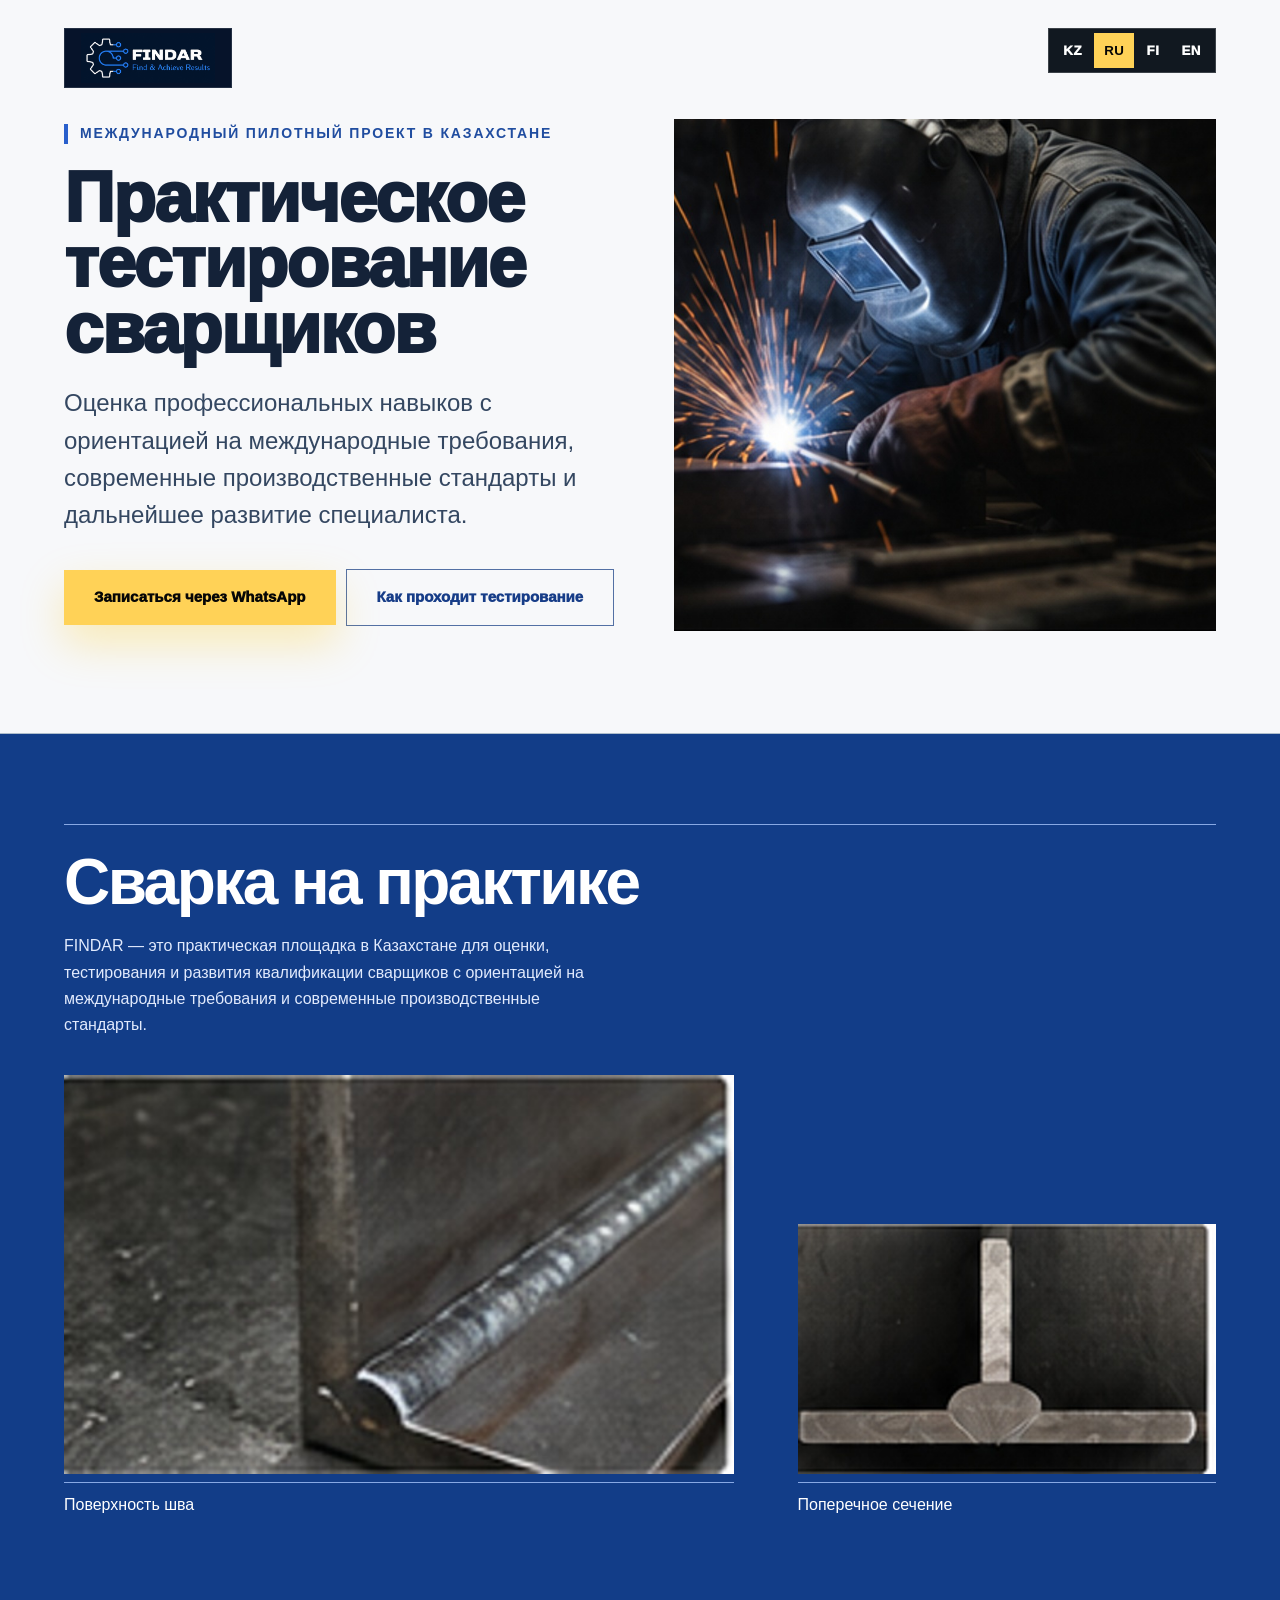
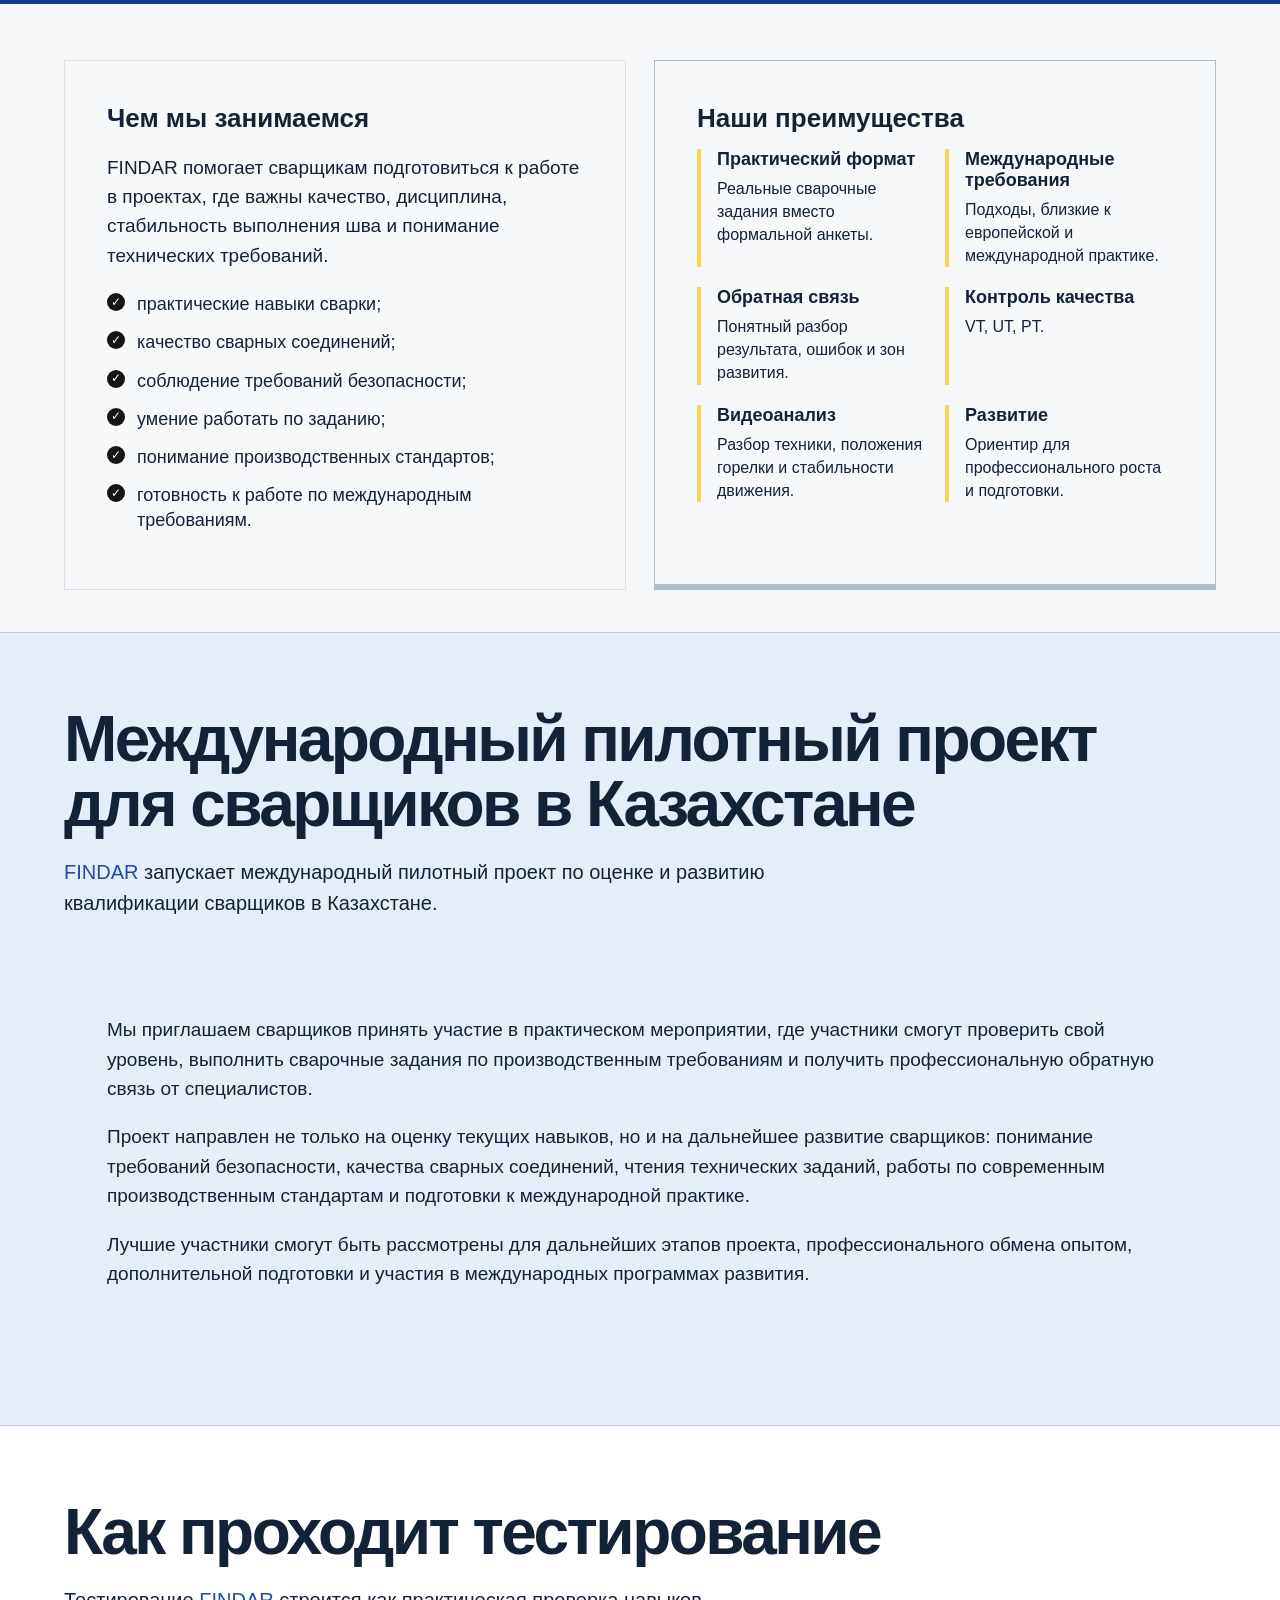
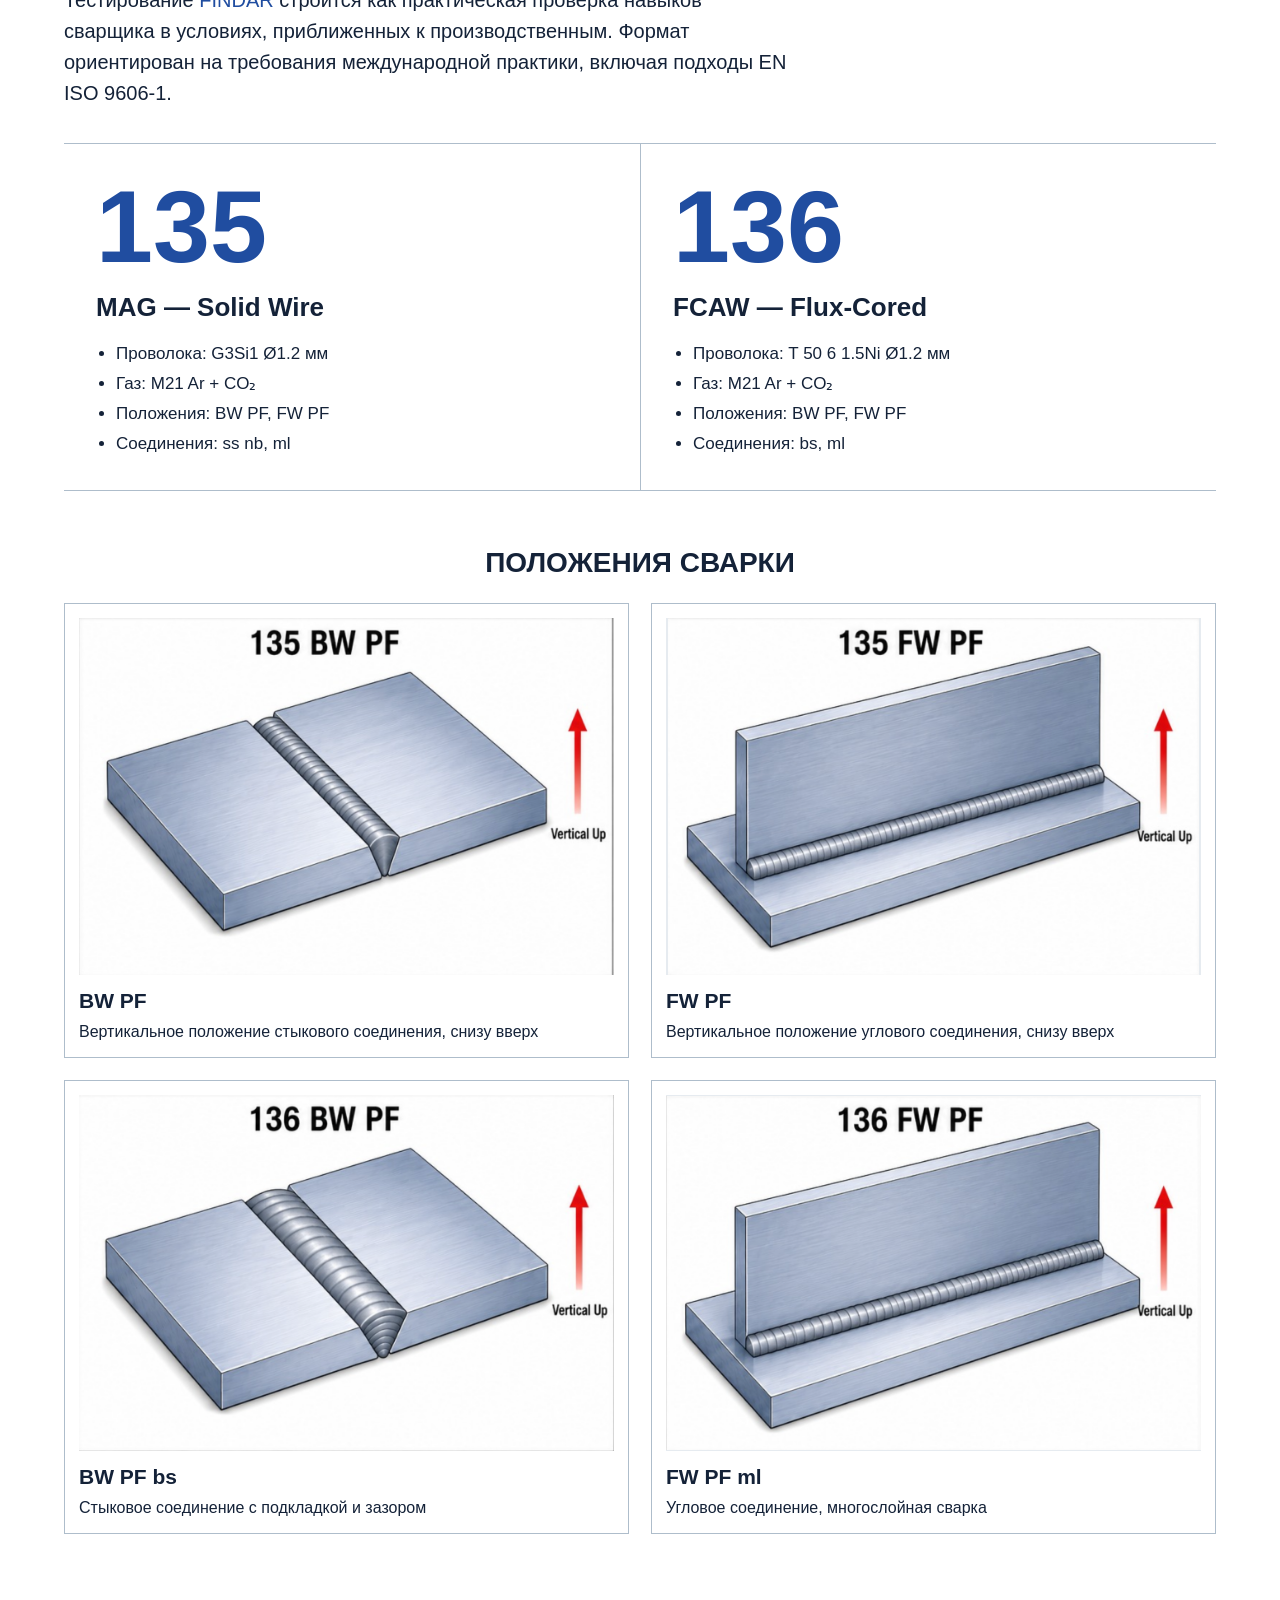
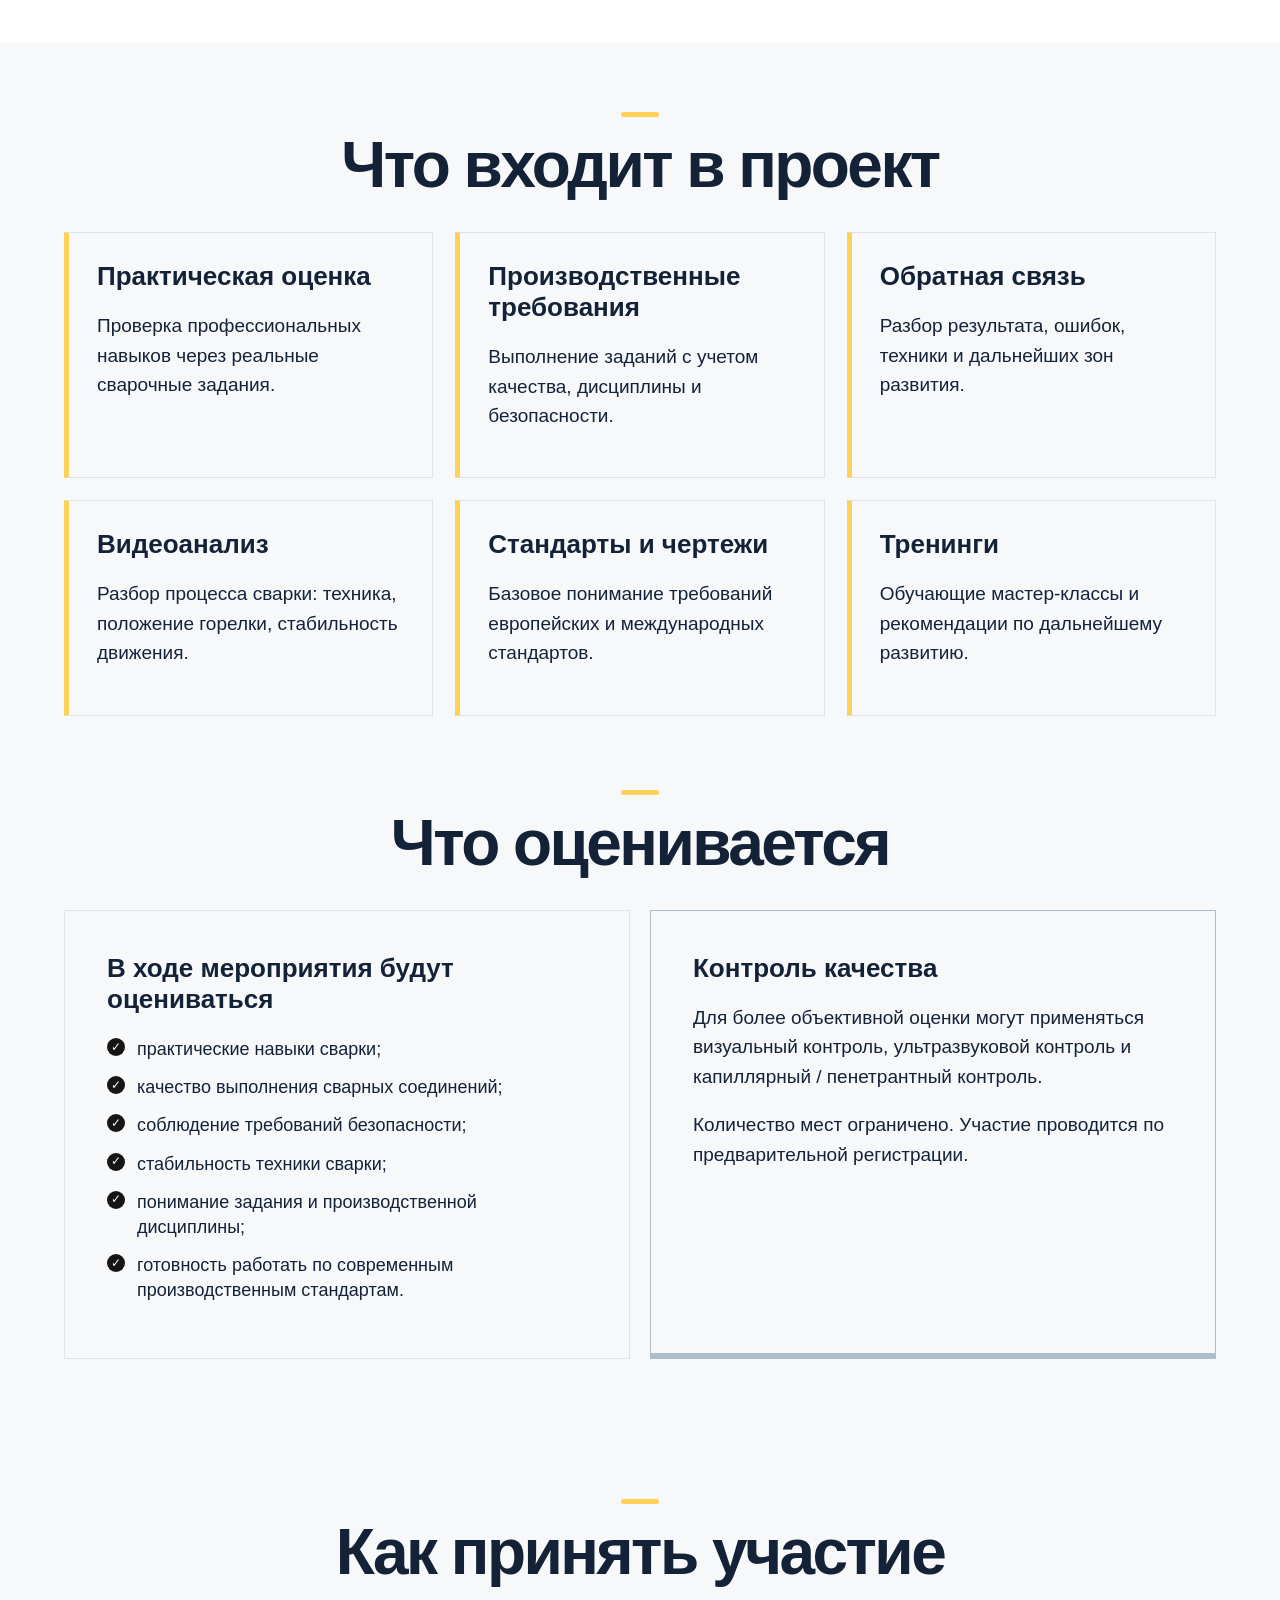
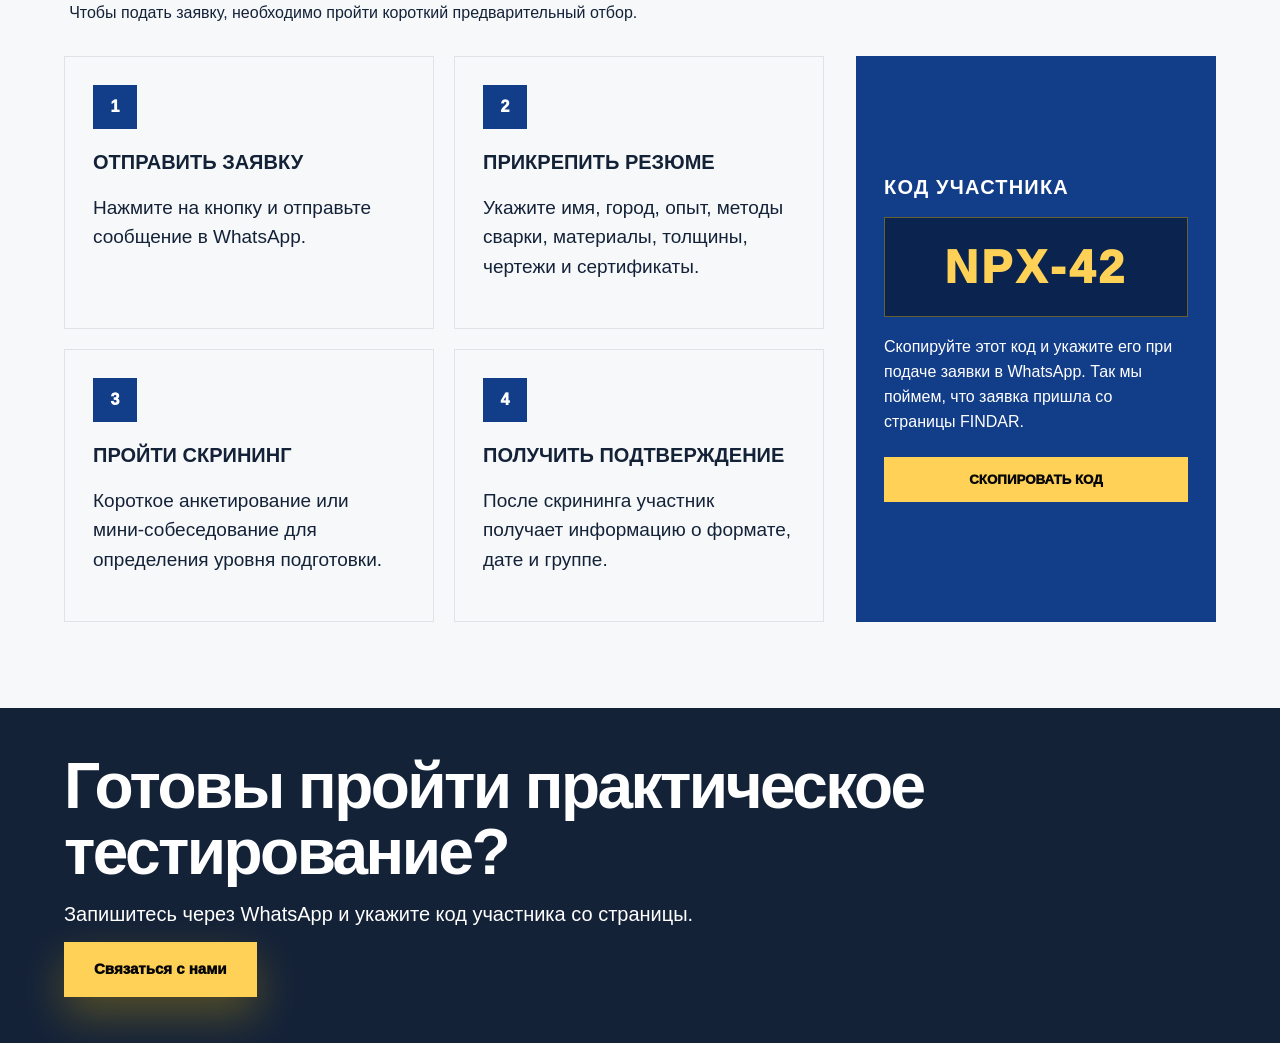
==== commit 1285412a: "Redesign the FINDAR promotional site: workshop" ====
--- a/index.html
+++ b/index.html
@@ -13,7 +13,6 @@
 <body>
   <main class="page">
     <section class="hero section-dark">
-      <div class="hero-bg"></div>
       <div class="container hero-inner">
         <div class="site-header" id="siteHeader">
           <div class="logo-card"><img src="assets/findar-logo.png" alt="FINDAR"></div>
@@ -24,36 +23,36 @@
             <button type="button" data-lang="en">EN</button>
           </div>
         </div>
-        <div class="eyebrow">Международный пилотный проект в Казахстане</div>
-        <h1>Практическое тестирование сварщиков</h1>
-        <p class="lead">Оценка профессиональных навыков с ориентацией на международные требования, современные производственные стандарты и дальнейшее развитие специалиста.</p>
-        <div class="hero-actions">
-          <a class="btn primary wa-link hero-wa" href="#participate">Записаться через WhatsApp</a>
-          <a class="btn secondary" href="#testing">Как проходит тестирование</a>
-        </div>
-        <div class="hero-specs">
-          <a href="#testing"><strong>135 / 136</strong><span>Процессы сварки</span></a>
-          <a href="#quality"><strong>VT / UT / PT</strong><span>Контроль качества</span></a>
-          <a href="#positions"><strong>PF</strong><span>Положения сварки</span></a>
+        <div class="hero-layout">
+          <div class="hero-copy">
+            <div class="eyebrow">Международный пилотный проект в Казахстане</div>
+            <h1>Практическое тестирование сварщиков</h1>
+            <p class="lead">Оценка профессиональных навыков с ориентацией на международные требования, современные производственные стандарты и дальнейшее развитие специалиста.</p>
+            <div class="hero-actions">
+              <a class="btn primary wa-link hero-wa" href="#participate">Записаться через WhatsApp</a>
+              <a class="btn secondary" href="#testing">Как проходит тестирование</a>
+            </div>
+          </div>
+          <figure class="hero-photo">
+            <img src="assets/hero-welding.jpg" width="1400" height="860" alt="" fetchpriority="high">
+          </figure>
         </div>
       </div>
     </section>
 
     <section class="proof" id="about">
       <div class="container">
-        <div class="proof-head">
-          <div><h2>Сварные соединения</h2><p>Фотографии двух образцов: поверхность шва и поперечное сечение.</p></div>
-          <div class="proof-switch">
-            <button type="button" aria-pressed="true" id="select-surface" aria-controls="weld-surface" data-specimen="weld-surface">Поверхность шва</button>
-            <button type="button" aria-pressed="false" id="select-section" aria-controls="weld-section" data-specimen="weld-section">Поперечное сечение</button>
-          </div>
-        </div>
-        <div class="specimen-stage">
-          <figure id="weld-surface" aria-labelledby="select-surface">
-            <img src="assets/work-3.jpg" width="520" height="310" alt="" loading="lazy">
+        <div class="proof-head"><div><h2>Сварка на практике</h2>
+          <p>FINDAR — это практическая площадка в Казахстане для оценки, тестирования и развития квалификации сварщиков с ориентацией на международные требования и современные производственные стандарты.</p>
+        </div></div>
+        <div class="workshop-gallery">
+          <figure>
+            <img src="assets/work-2.jpg" width="520" height="310" alt="" loading="lazy">
+            <figcaption>Поверхность шва</figcaption>
           </figure>
-          <figure id="weld-section" aria-labelledby="select-section" hidden>
+          <figure>
             <img src="assets/work-5.jpg" width="520" height="310" alt="" loading="lazy">
+            <figcaption>Поперечное сечение</figcaption>
           </figure>
         </div>
       </div>
@@ -117,7 +116,7 @@
           </article>
         </div>
 
-        <div class="positions" id="positions">
+        <div class="positions">
           <h3>Положения сварки</h3>
           <div class="positions-grid">
             <div class="position-item">
@@ -153,7 +152,7 @@
           <div class="mini-card"><h3>Тренинги</h3><p>Обучающие мастер-классы и рекомендации по дальнейшему развитию.</p></div>
         </div>
 
-        <div class="evaluated" id="quality">
+        <div class="evaluated">
           <div class="section-head"><div class="accent-line"></div><h2>Что оценивается</h2></div>
           <div class="two-col small-gap">
             <div class="card"><h3>В ходе мероприятия будут оцениваться</h3><ul class="check-list"><li>практические навыки сварки;</li><li>качество выполнения сварных соединений;</li><li>соблюдение требований безопасности;</li><li>стабильность техники сварки;</li><li>понимание задания и производственной дисциплины;</li><li>готовность работать по современным производственным стандартам.</li></ul></div>
@@ -258,23 +257,12 @@
         'VT, UT, PT.':'VT, UT, PT.'
       });
 
-      Object.assign(translations.en, {"Процессы сварки": "Welding processes", "Сварные соединения": "Welded joints", "Поверхность шва": "Weld surface", "Поперечное сечение": "Cross-section", "Фотографии двух образцов: поверхность шва и поперечное сечение.": "Photographs of two samples: weld surface and cross-section.", "Образцы сварных соединений": "Welded joint samples", "Сварка на практике": "Welding in practice", "Примеры работ": "Work samples"});
-      Object.assign(translations.kk, {"Процессы сварки": "Дәнекерлеу процестері", "Сварные соединения": "Дәнекерленген қосылыстар", "Поверхность шва": "Жіктің беті", "Поперечное сечение": "Көлденең қима", "Фотографии двух образцов: поверхность шва и поперечное сечение.": "Екі үлгінің фотосуреті: жіктің беті және көлденең қимасы.", "Образцы сварных соединений": "Дәнекерленген қосылыс үлгілері", "Сварка на практике": "Дәнекерлеу іс жүзінде", "Примеры работ": "Жұмыс үлгілері"});
-      Object.assign(translations.fi, {"Процессы сварки": "Hitsausprosessit", "Сварные соединения": "Hitsausliitokset", "Поверхность шва": "Hitsin pinta", "Поперечное сечение": "Poikkileikkaus", "Фотографии двух образцов: поверхность шва и поперечное сечение.": "Kuvat kahdesta näytteestä: hitsin pinta ja poikkileikkaus.", "Образцы сварных соединений": "Hitsausliitosnäytteet", "Сварка на практике": "Hitsaus käytännössä", "Примеры работ": "Työnäytteet"});
+      Object.assign(translations.en, {"Сварные соединения": "Welded joints", "Поверхность шва": "Weld surface", "Поперечное сечение": "Cross-section", "Образцы сварных соединений, представленные отдельно.": "Welded joint samples shown separately.", "Образцы сварных соединений": "Welded joint samples", "Сварка на практике": "Welding in practice", "Примеры работ": "Work samples"});
+      Object.assign(translations.kk, {"Сварные соединения": "Дәнекерленген қосылыстар", "Поверхность шва": "Жіктің беті", "Поперечное сечение": "Көлденең қима", "Образцы сварных соединений, представленные отдельно.": "Бөлек көрсетілген дәнекерленген қосылыс үлгілері.", "Образцы сварных соединений": "Дәнекерленген қосылыс үлгілері", "Сварка на практике": "Дәнекерлеу іс жүзінде", "Примеры работ": "Жұмыс үлгілері"});
+      Object.assign(translations.fi, {"Сварные соединения": "Hitsausliitokset", "Поверхность шва": "Hitsin pinta", "Поперечное сечение": "Poikkileikkaus", "Образцы сварных соединений, представленные отдельно.": "Hitsausliitosnäytteet esitetään erikseen.", "Образцы сварных соединений": "Hitsausliitosnäytteet", "Сварка на практике": "Hitsaus käytännössä", "Примеры работ": "Työnäytteet"});
       Object.assign(translations.en, {"Вертикальное положение стыкового соединения, снизу вверх": "Vertical uphill position, butt weld", "Вертикальное положение углового соединения, снизу вверх": "Vertical uphill position, fillet weld"});
       Object.assign(translations.kk, {"Вертикальное положение стыкового соединения, снизу вверх": "Түйістірме жіктің тік қалпы, төменнен жоғары", "Вертикальное положение углового соединения, снизу вверх": "Бұрыштық жіктің тік қалпы, төменнен жоғары"});
       Object.assign(translations.fi, {"Вертикальное положение стыкового соединения, снизу вверх": "Päittäishitsin pystyasento, ylöspäin", "Вертикальное положение углового соединения, снизу вверх": "Pienahitsin pystyasento, ylöspäin"});
-
-      const specimenButtons = document.querySelectorAll('[data-specimen]');
-      specimenButtons.forEach(button => {
-        button.addEventListener('click', () => {
-          specimenButtons.forEach(option => {
-            const isSelected = option === button;
-            option.setAttribute('aria-pressed', String(isSelected));
-            document.getElementById(option.dataset.specimen).hidden = !isSelected;
-          });
-        });
-      });
 
       const originalText = new WeakMap();
       function rememberTextNodes(root) {
--- a/design.css
+++ b/design.css
@@ -158,129 +158,109 @@
   }
 }
 :root {
-  --yellow: #ffc069;
-  --line: #3b4145;
-  --brand: #85b6ff;
+  --yellow: #ffd257;
+  --brand: #204da0;
+  --line: #aebdcb;
 }
 
 body, .section-dark, .section-light, .proof {
-  color: #f5f3ee;
-  background: #111416;
+  background: #f7f8fa;
+  color: #142238;
 }
 
 .hero {
   min-height: auto;
-  overflow: clip;
-  padding: clamp(126px, 14vh, 175px) 0 30px;
-  border-bottom: 1px solid #574735;
-}
-
-.hero-bg {
-  background:
-    linear-gradient(90deg, #0a0b0de8 5%, #0a0b0dc7 40%, #0a0b0d15 78%),
-    linear-gradient(0deg, #0a0b0d 1%, transparent 48%),
-    url('assets/work-3.jpg') center 48% / cover;
-  opacity: 1;
+  padding: clamp(119px, 13vh, 160px) 0 clamp(48px, 8vw, 110px);
+  border-bottom: 1px solid var(--line);
+}
+
+.hero-layout {
+  display: grid;
+  grid-template-columns: minmax(0, 1.03fr) minmax(0, 1fr);
+  gap: clamp(22px, 4vw, 67px);
+  align-items: center;
 }
 
 .hero h1 {
-  max-width: 16ch;
-  font-size: clamp(3.1rem, 7vw, 7rem);
-  line-height: .92;
+  font-size: clamp(2.55rem, 5.45vw, 5.8rem);
+  line-height: .94;
+  max-width: 15ch;
+  text-transform: none;
+  overflow-wrap: anywhere;
 }
 
 .hero .eyebrow {
-  color: var(--yellow);
-  margin: 0 0 clamp(18px, 3vw, 36px);
-  padding: 0;
+  color: #204da0;
   background: transparent;
   border: 0;
-}
-
-.hero .lead { color: #f5f3ee; max-width: 54ch; }
-.hero .btn.secondary { background: #14181c; border-color: #74818d; }
-
-.hero-specs {
+  border-left: 4px solid #295fcc;
+  padding: 0 0 0 12px;
+  margin: 0 0 22px;
+}
+
+.hero .lead { max-width: 47ch; color: #344761; }
+.hero .btn.secondary { color: #173d88; border: 1px solid #5370a4; background: transparent; }
+.hero-photo { overflow: hidden; background: #101d2b; }
+.hero-photo img {
+  height: clamp(350px, 40vw, 590px);
+  object-fit: cover;
+  object-position: 72% 50%;
+}
+
+.proof {
+  background: #123d88;
+  color: #fff;
+  padding-bottom: clamp(54px, 7vw, 104px);
+}
+
+.proof-head {
+  border-top: 1px solid #88a9e4;
+  padding-top: 25px;
+  margin-bottom: 36px;
+}
+
+.proof-head p { color: #e1eafd; }
+.workshop-gallery {
   display: grid;
-  grid-template-columns: repeat(3, minmax(0, 1fr));
-  margin-top: clamp(34px, 7vw, 102px);
-  border: 1px solid #707479;
-  background: #0d1013;
-}
-
-.hero-specs a {
-  display: flex;
-  flex-direction: column;
-  gap: 6px;
-  text-decoration: none;
-  color: #f5f3ee;
-  padding: clamp(12px, 2vw, 27px);
-}
-
-.hero-specs a + a { border-left: 1px solid #707479; }
-.hero-specs a:hover { background: #29231b; }
-.hero-specs strong {
-  color: var(--yellow);
-  font: 700 clamp(.92rem, 2.6vw, 2.5rem) / 1.1 ui-monospace, monospace;
-}
-
-.hero-specs span { font-size: clamp(.8rem, 1.4vw, 1.1rem); }
-.proof { background: #191d20; border-bottom: 1px solid var(--line); }
-
-.proof-head {
-  display: flex;
-  flex-wrap: wrap;
+  grid-template-columns: minmax(0, 1.6fr) minmax(0, 1fr);
   align-items: end;
-  justify-content: space-between;
-  gap: 20px;
-}
-
-.proof-head p { color: #c6ced3; }
-.proof-switch { display: flex; flex-wrap: wrap; gap: 6px; }
-
-.proof-switch button {
-  color: #f5f3ee;
-  background: #131719;
-  border: 1px solid #747d83;
-  padding: 13px 16px;
-  cursor: pointer;
-}
-
-.proof-switch button[aria-pressed="true"] {
-  color: #111416;
-  background: var(--yellow);
-  border-color: var(--yellow);
-}
-
-.specimen-stage {
-  background: #0e1114;
-  padding: clamp(12px, 4vw, 60px);
-  border: 1px solid #49535d;
-}
-
-.specimen-stage figure { max-width: 760px; margin: auto; }
-.specimen-stage img { aspect-ratio: 52 / 31; object-fit: contain; }
-.compact { padding-top: 48px; }
-.project { border-block: 1px solid var(--line); }
-.testing { background: #191d20; }
-.card, .project-card, .process-card, .positions, .mini-card, .step { border-color: #5e686f; }
-.process-text strong { color: var(--yellow); background: transparent; padding: 0; font-size: clamp(2.6rem, 7vw, 6rem); line-height: 1; }
-.process-text li { color: #e2e7eb; }
-.position-item b { color: var(--yellow); }
-.step > span { color: #111416; background: var(--yellow); }
-.code-box { background: #20262c; border: 1px solid #687681; }
-.cta { border-top: 2px solid var(--yellow); }
+  gap: clamp(15px, 5vw, 72px);
+}
+
+.workshop-gallery img { object-fit: cover; }
+.workshop-gallery figcaption {
+  padding: 13px 0 0;
+  margin-top: 8px;
+  border-top: 1px solid #88a9e4;
+}
+
+.compact { padding-top: 56px; }
+.project { background: #e5edf9; border-block: 1px solid #bccbe0; }
+.testing { background: #fff; }
+.section-head.light, .section-head.light h2,
+.positions h3, .position-item b, .process-text h3, .process-text li { color: #142238; }
+.process-cards { gap: 0; border-top: 1px solid var(--line); }
+.process-card { border: 0; border-bottom: 1px solid var(--line); }
+.process-card + .process-card { border-left: 1px solid var(--line); }
+.process-text strong { font-size: clamp(3rem, 8vw, 7rem); color: #204da0; padding: 0; background: transparent; line-height: 1; }
+.positions { border: 0; padding-inline: 0; }
+.step > span { background: #123d88; color: #fff; }
+.code-box { background: #123d88; color: #fff; border: 0; }
+.cta { background: #142238; color: #fff; }
+.dark-card { border-color: #aebdcb; }
+
+@media (max-width: 850px) {
+  .hero-layout { grid-template-columns: 1fr; }
+  .hero h1 { font-size: clamp(2.65rem, 8vw, 5.2rem); }
+  .hero-photo img { height: min(66vw, 470px); }
+}
 
 @media (max-width: 620px) {
-  .hero { padding: 106px 0 24px; }
-  .hero-bg {
-    background:
-      linear-gradient(0deg, #0b0d10 0%, #0b0d10ea 41%, #0b0d1070 100%),
-      url('assets/work-3.jpg') 61% top / auto 470px no-repeat;
-  }
-  .hero h1 { font-size: clamp(2.4rem, 9.6vw, 4.5rem); }
-  .hero-specs { margin-top: 26px; }
-  .hero-specs a { padding-inline: 9px; }
-  .hero-specs span { overflow-wrap: anywhere; }
-  .site-header, .site-header.is-compact { background: #21272dee; }
-}
+  .hero { padding: 94px 0 32px; }
+  .hero h1 { font-size: clamp(2.45rem, 9.9vw, 3.85rem); }
+  .hero-photo img { object-position: 70% 48%; }
+  .workshop-gallery { grid-template-columns: 1fr; }
+  .workshop-gallery figure + figure { width: 85%; margin-left: auto; }
+  .site-header, .site-header.is-compact { background: #dce5f1f5; border-bottom-color: #8399b9; }
+  .process-card + .process-card { border-left: 0; }
+}
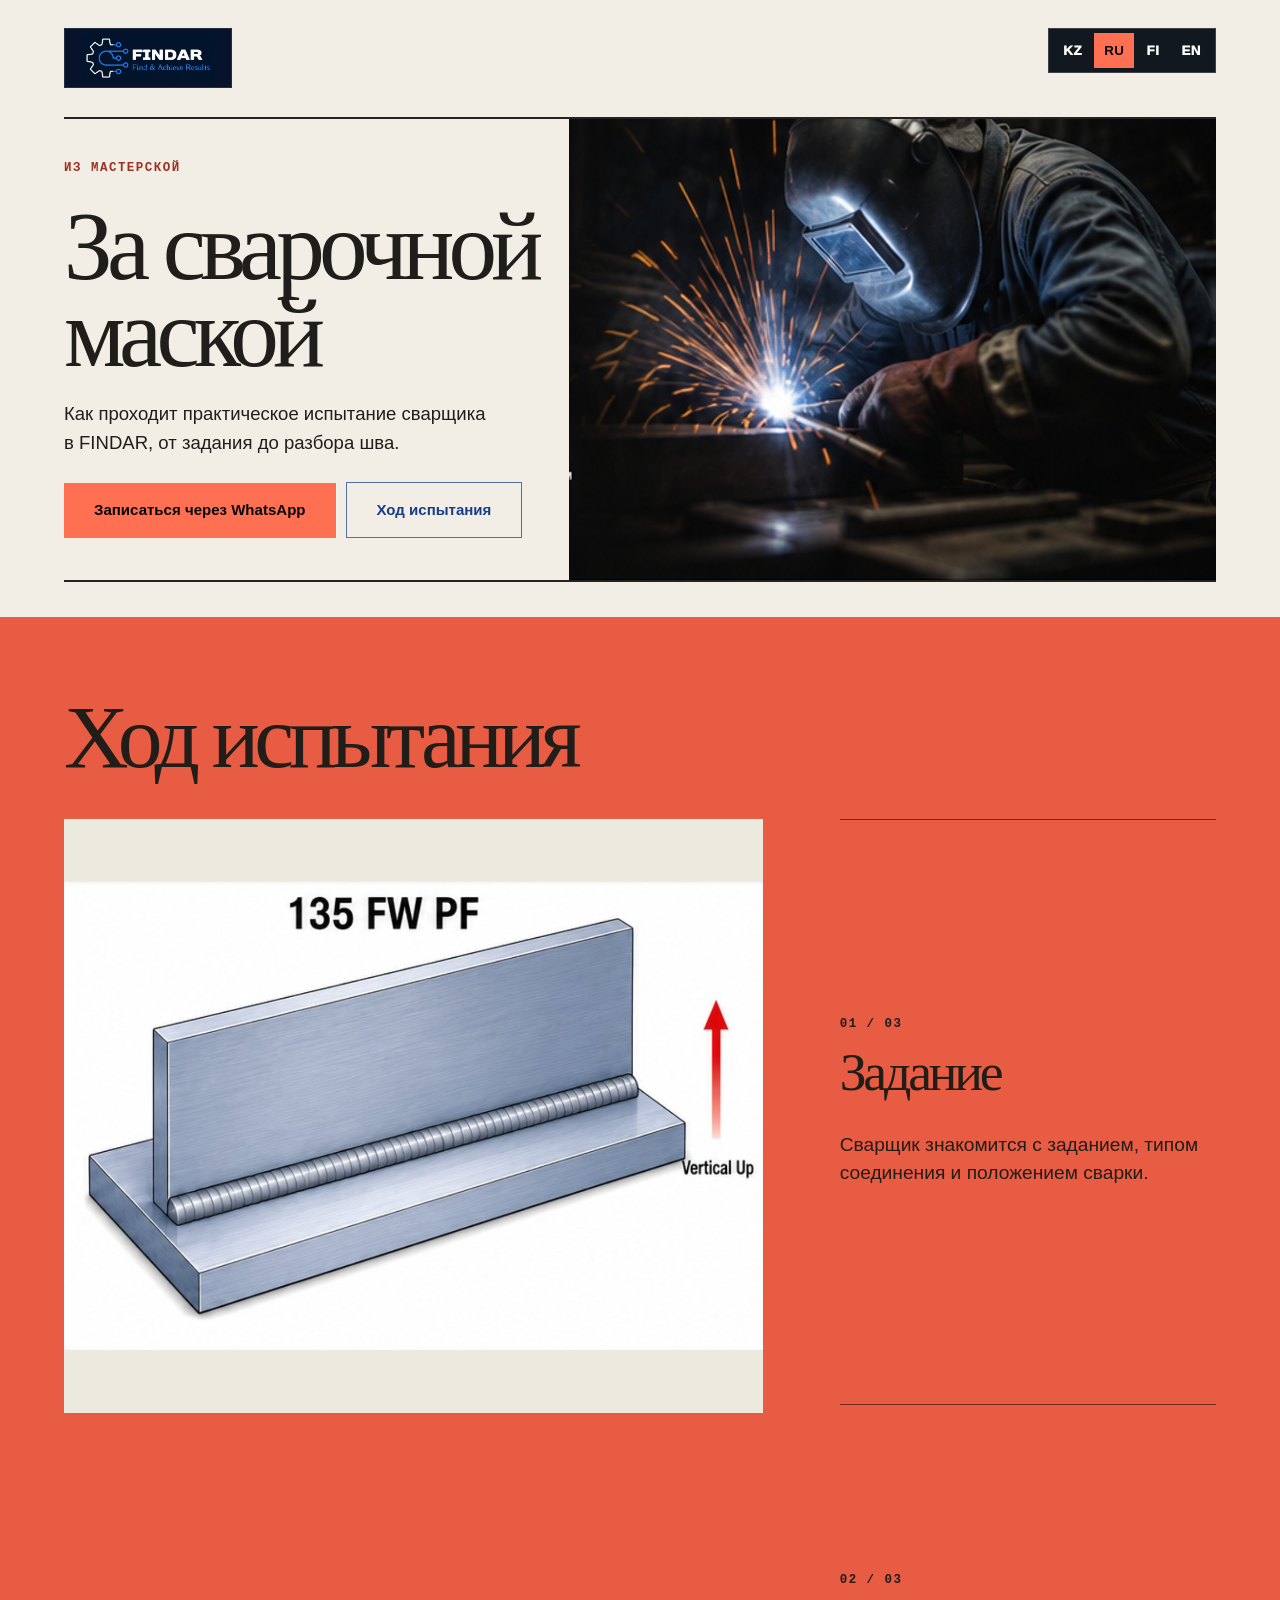
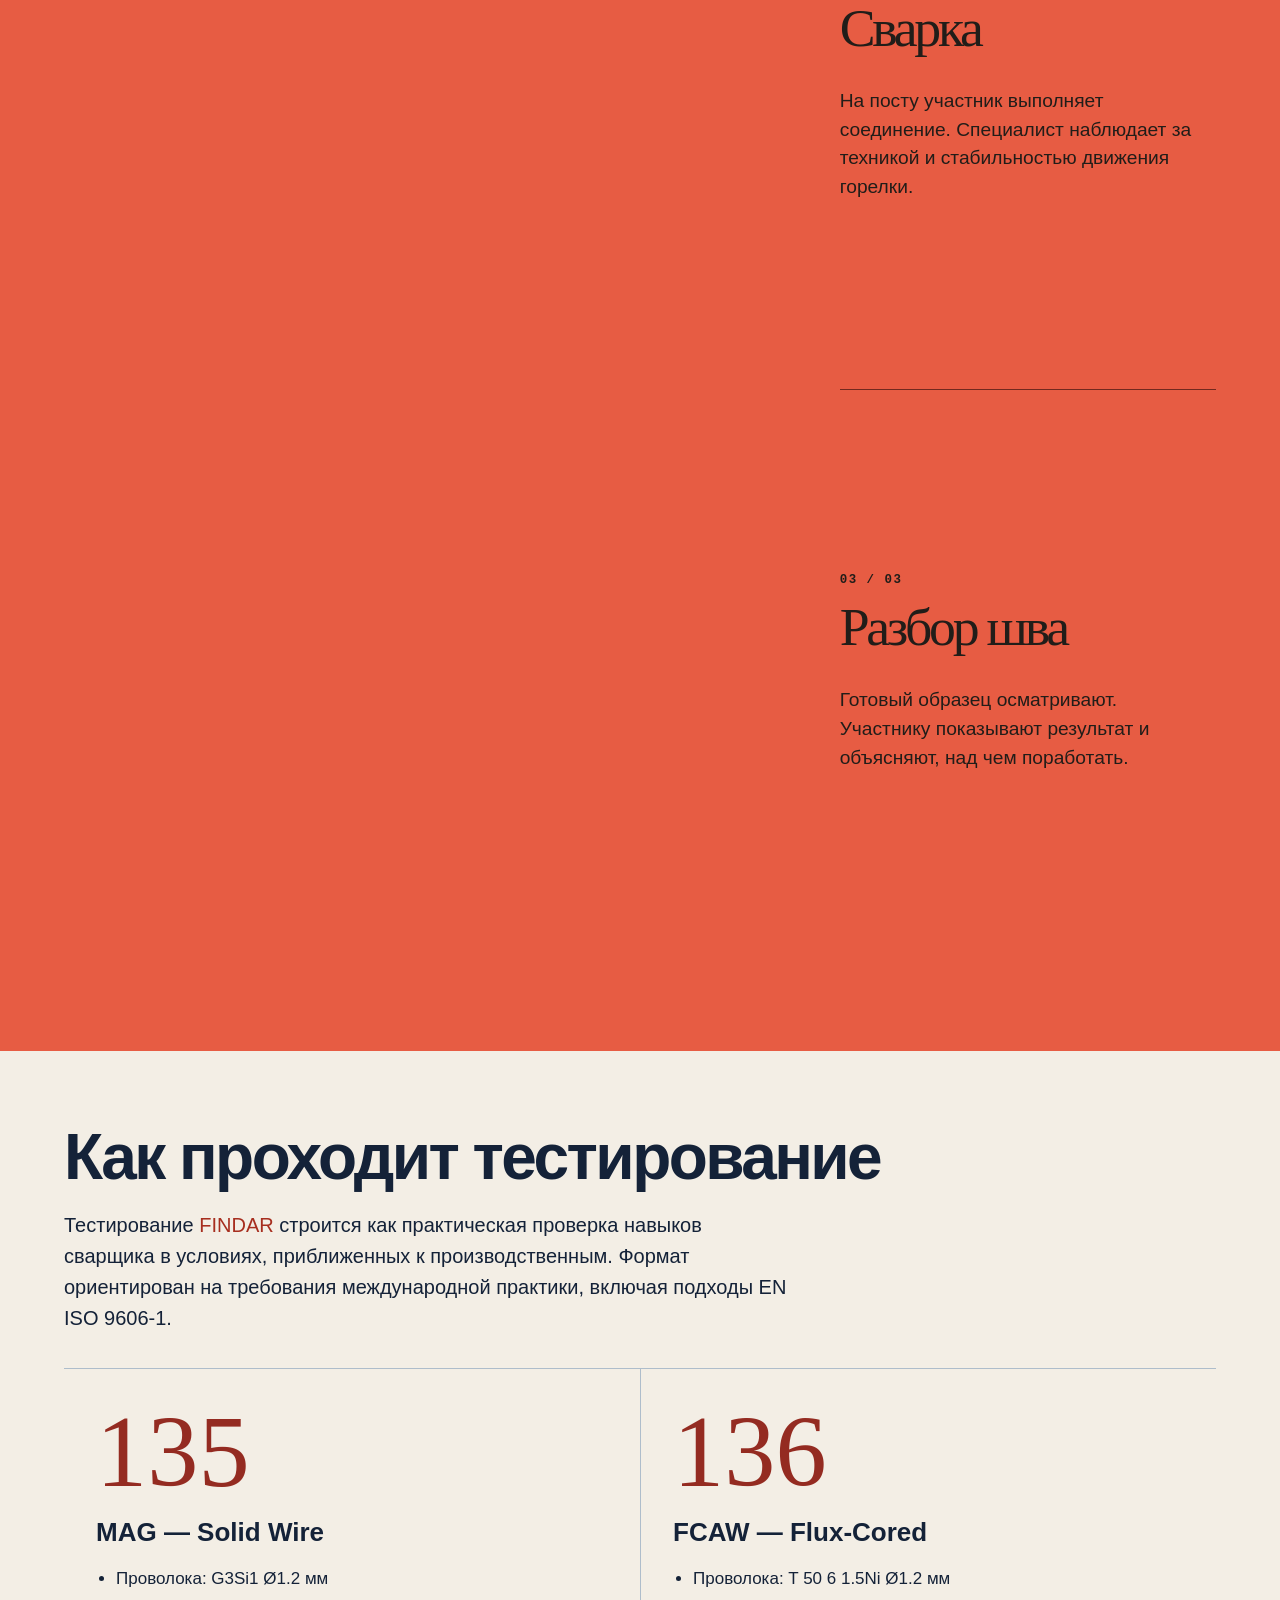
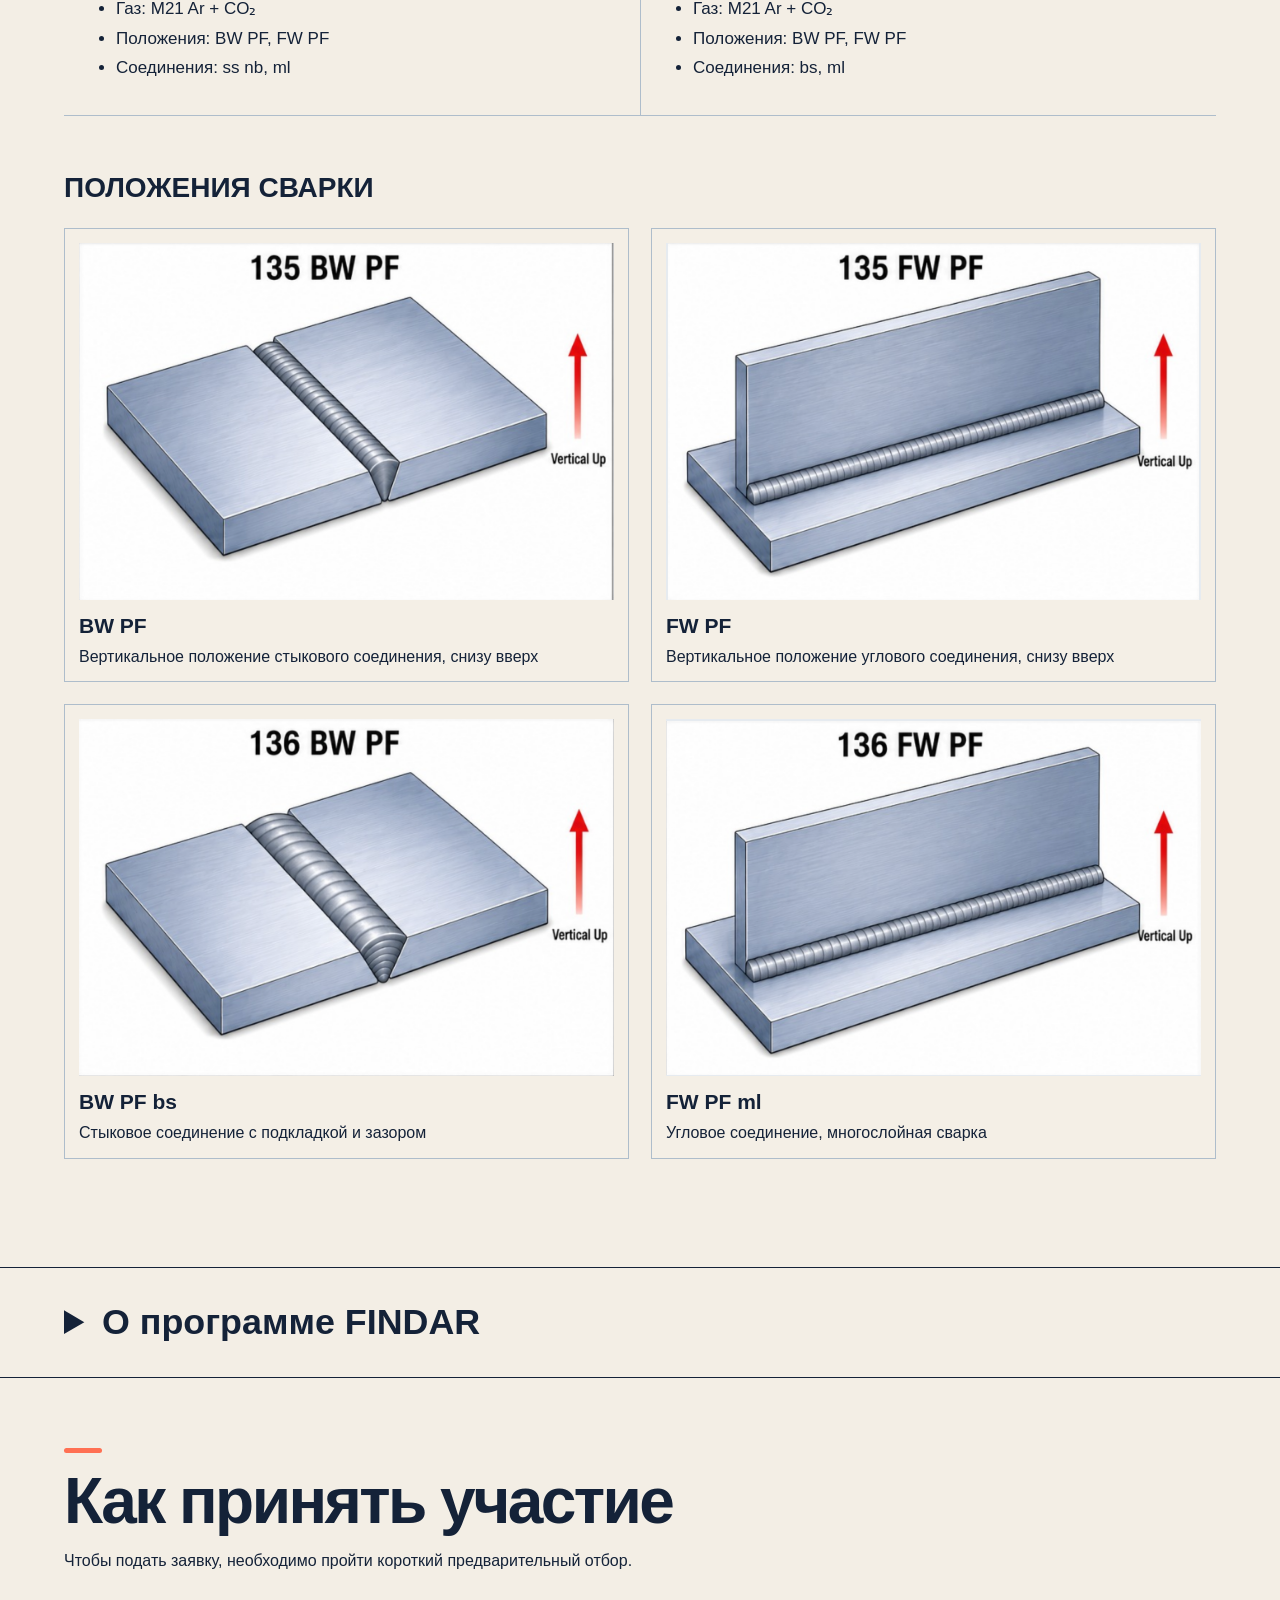
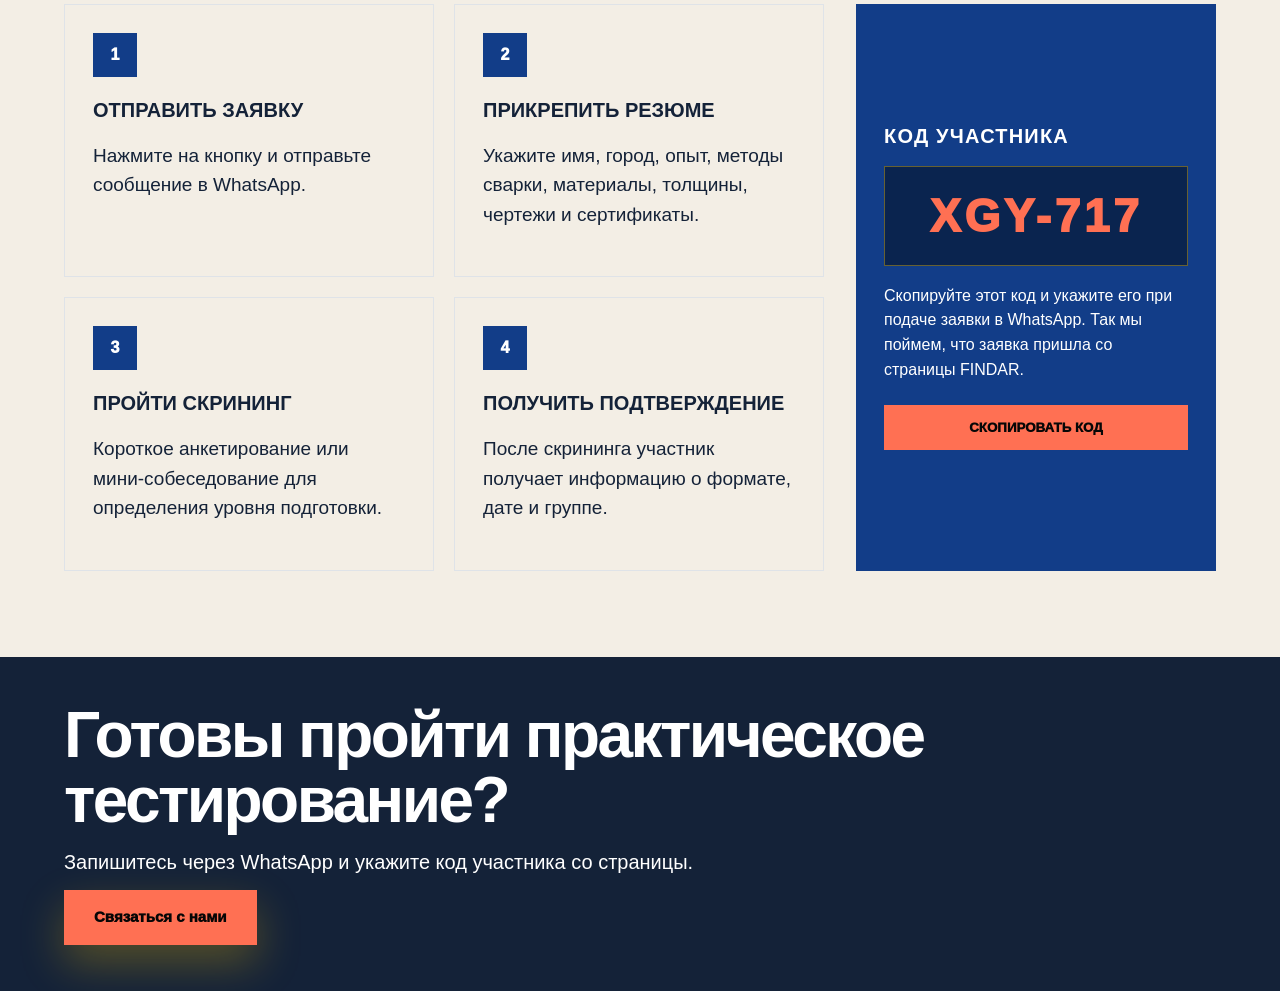
==== commit bc516c95: "Tell the welding assessment in three scroll-driven chapters" ====
--- a/index.html
+++ b/index.html
@@ -9,12 +9,11 @@
   <link rel="stylesheet" href="styles-desktop.css" media="(min-width: 621px)" />
   <link rel="stylesheet" href="styles-mobile.css" media="(max-width: 620px)" />
   <link rel="stylesheet" href="design.css" />
+  <script defer src="motion.js"></script>
 </head>
 <body>
   <main class="page">
-    <section class="hero section-dark">
-      <div class="container hero-inner">
-        <div class="site-header" id="siteHeader">
+<section class="hero press-cover"><div class="container hero-inner">        <div class="site-header" id="siteHeader">
           <div class="logo-card"><img src="assets/findar-logo.png" alt="FINDAR"></div>
           <div class="lang-switch" aria-label="Выбор языка">
             <button type="button" data-lang="kk">KZ</button>
@@ -23,83 +22,9 @@
             <button type="button" data-lang="en">EN</button>
           </div>
         </div>
-        <div class="hero-layout">
-          <div class="hero-copy">
-            <div class="eyebrow">Международный пилотный проект в Казахстане</div>
-            <h1>Практическое тестирование сварщиков</h1>
-            <p class="lead">Оценка профессиональных навыков с ориентацией на международные требования, современные производственные стандарты и дальнейшее развитие специалиста.</p>
-            <div class="hero-actions">
-              <a class="btn primary wa-link hero-wa" href="#participate">Записаться через WhatsApp</a>
-              <a class="btn secondary" href="#testing">Как проходит тестирование</a>
-            </div>
-          </div>
-          <figure class="hero-photo">
-            <img src="assets/hero-welding.jpg" width="1400" height="860" alt="" fetchpriority="high">
-          </figure>
-        </div>
-      </div>
-    </section>
-
-    <section class="proof" id="about">
-      <div class="container">
-        <div class="proof-head"><div><h2>Сварка на практике</h2>
-          <p>FINDAR — это практическая площадка в Казахстане для оценки, тестирования и развития квалификации сварщиков с ориентацией на международные требования и современные производственные стандарты.</p>
-        </div></div>
-        <div class="workshop-gallery">
-          <figure>
-            <img src="assets/work-2.jpg" width="520" height="310" alt="" loading="lazy">
-            <figcaption>Поверхность шва</figcaption>
-          </figure>
-          <figure>
-            <img src="assets/work-5.jpg" width="520" height="310" alt="" loading="lazy">
-            <figcaption>Поперечное сечение</figcaption>
-          </figure>
-        </div>
-      </div>
-    </section>
-
-    <section class="section-light compact">
-      <div class="container two-col">
-        <div class="card">
-          <h3>Чем мы занимаемся</h3>
-          <p>FINDAR помогает сварщикам подготовиться к работе в проектах, где важны качество, дисциплина, стабильность выполнения шва и понимание технических требований.</p>
-          <ul class="check-list">
-            <li>практические навыки сварки;</li>
-            <li>качество сварных соединений;</li>
-            <li>соблюдение требований безопасности;</li>
-            <li>умение работать по заданию;</li>
-            <li>понимание производственных стандартов;</li>
-            <li>готовность к работе по международным требованиям.</li>
-          </ul>
-        </div>
-        <div class="card dark-card">
-          <h3>Наши преимущества</h3>
-          <div class="adv-grid">
-            <div><b>Практический формат</b><span>Реальные сварочные задания вместо формальной анкеты.</span></div>
-            <div><b>Международные требования</b><span>Подходы, близкие к европейской и международной практике.</span></div>
-            <div><b>Обратная связь</b><span>Понятный разбор результата, ошибок и зон развития.</span></div>
-            <div><b>Контроль качества</b><span>VT, UT, PT.</span></div>
-            <div><b>Видеоанализ</b><span>Разбор техники, положения горелки и стабильности движения.</span></div>
-            <div><b>Развитие</b><span>Ориентир для профессионального роста и подготовки.</span></div>
-          </div>
-        </div>
-      </div>
-    </section>
-
-    <section class="section-dark project" id="project">
-      <div class="container">
-        <div class="section-head light">
-          <h2>Международный пилотный проект для сварщиков в Казахстане</h2>
-          <p><span class="brand-blue">FINDAR</span> запускает международный пилотный проект по оценке и развитию квалификации сварщиков в Казахстане.</p>
-        </div>
-        <div class="card project-card">
-          <p>Мы приглашаем сварщиков принять участие в практическом мероприятии, где участники смогут проверить свой уровень, выполнить сварочные задания по производственным требованиям и получить профессиональную обратную связь от специалистов.</p>
-          <p>Проект направлен не только на оценку текущих навыков, но и на дальнейшее развитие сварщиков: понимание требований безопасности, качества сварных соединений, чтения технических заданий, работы по современным производственным стандартам и подготовки к международной практике.</p>
-          <p>Лучшие участники смогут быть рассмотрены для дальнейших этапов проекта, профессионального обмена опытом, дополнительной подготовки и участия в международных программах развития.</p>
-        </div>
-      </div>
-    </section>
-
+          <div class="poster"><div class="cover-copy"><p class="kicker">Из мастерской</p><h1>За сварочной маской</h1><p class="intro">Как проходит практическое испытание сварщика в FINDAR, от задания до разбора шва.</p><div class="hero-actions"><a class="btn primary hero-wa wa-link" href="#participate">Записаться через WhatsApp</a><a class="btn secondary" href="#about">Ход испытания</a></div></div><div class="cover-image"><img src="assets/hero-welding.jpg" alt="" fetchpriority="high"></div></div>
+          </div></section>
+<section class="report" id="about"><div class="container"><h2>Ход испытания</h2><div class="report-grid"><div class="frames" aria-hidden="true"><img class="frame" src="assets/welding-position-fw-pf.png" alt="" loading="lazy"><img class="frame" src="assets/hero-welding.jpg" alt="" loading="lazy"><img class="frame" src="assets/work-3.jpg" alt="" loading="lazy"></div><div><article class="chapter" id="chapter-1"><img class="chapter-inline" src="assets/welding-position-fw-pf.png" alt="" loading="lazy"><span class="folio">01 / 03</span><h3>Задание</h3><p>Сварщик знакомится с заданием, типом соединения и положением сварки.</p></article><article class="chapter" id="chapter-2"><img class="chapter-inline" src="assets/hero-welding.jpg" alt="" loading="lazy"><span class="folio">02 / 03</span><h3>Сварка</h3><p>На посту участник выполняет соединение. Специалист наблюдает за техникой и стабильностью движения горелки.</p></article><article class="chapter" id="chapter-3"><img class="chapter-inline" src="assets/work-3.jpg" alt="" loading="lazy"><span class="folio">03 / 03</span><h3>Разбор шва</h3><p>Готовый образец осматривают. Участнику показывают результат и объясняют, над чем поработать.</p></article></div></div></div></section>
     <section class="section-dark testing" id="testing">
       <div class="container">
         <div class="section-head light">
@@ -140,6 +65,48 @@
       </div>
     </section>
 
+<details class="program"><summary>О программе FINDAR</summary>    <section class="section-light compact">
+      <div class="container two-col">
+        <div class="card">
+          <h3>Чем мы занимаемся</h3>
+          <p>FINDAR помогает сварщикам подготовиться к работе в проектах, где важны качество, дисциплина, стабильность выполнения шва и понимание технических требований.</p>
+          <ul class="check-list">
+            <li>практические навыки сварки;</li>
+            <li>качество сварных соединений;</li>
+            <li>соблюдение требований безопасности;</li>
+            <li>умение работать по заданию;</li>
+            <li>понимание производственных стандартов;</li>
+            <li>готовность к работе по международным требованиям.</li>
+          </ul>
+        </div>
+        <div class="card dark-card">
+          <h3>Наши преимущества</h3>
+          <div class="adv-grid">
+            <div><b>Практический формат</b><span>Реальные сварочные задания вместо формальной анкеты.</span></div>
+            <div><b>Международные требования</b><span>Подходы, близкие к европейской и международной практике.</span></div>
+            <div><b>Обратная связь</b><span>Понятный разбор результата, ошибок и зон развития.</span></div>
+            <div><b>Контроль качества</b><span>VT, UT, PT.</span></div>
+            <div><b>Видеоанализ</b><span>Разбор техники, положения горелки и стабильности движения.</span></div>
+            <div><b>Развитие</b><span>Ориентир для профессионального роста и подготовки.</span></div>
+          </div>
+        </div>
+      </div>
+    </section>
+
+    <section class="section-dark project" id="project">
+      <div class="container">
+        <div class="section-head light">
+          <h2>Международный пилотный проект для сварщиков в Казахстане</h2>
+          <p><span class="brand-blue">FINDAR</span> запускает международный пилотный проект по оценке и развитию квалификации сварщиков в Казахстане.</p>
+        </div>
+        <div class="card project-card">
+          <p>Мы приглашаем сварщиков принять участие в практическом мероприятии, где участники смогут проверить свой уровень, выполнить сварочные задания по производственным требованиям и получить профессиональную обратную связь от специалистов.</p>
+          <p>Проект направлен не только на оценку текущих навыков, но и на дальнейшее развитие сварщиков: понимание требований безопасности, качества сварных соединений, чтения технических заданий, работы по современным производственным стандартам и подготовки к международной практике.</p>
+          <p>Лучшие участники смогут быть рассмотрены для дальнейших этапов проекта, профессионального обмена опытом, дополнительной подготовки и участия в международных программах развития.</p>
+        </div>
+      </div>
+    </section>
+
     <section class="section-light included">
       <div class="container">
         <div class="section-head"><div class="accent-line"></div><h2>Что входит в проект</h2></div>
@@ -162,7 +129,7 @@
       </div>
     </section>
 
-    <section class="section-light participate" id="participate">
+</details>    <section class="section-light participate" id="participate">
       <div class="container">
         <div class="section-head"><div class="accent-line"></div><h2>Как принять участие</h2><p>Чтобы подать заявку, необходимо пройти короткий предварительный отбор.</p></div>
         <div class="participate-layout">
@@ -264,6 +231,10 @@
       Object.assign(translations.kk, {"Вертикальное положение стыкового соединения, снизу вверх": "Түйістірме жіктің тік қалпы, төменнен жоғары", "Вертикальное положение углового соединения, снизу вверх": "Бұрыштық жіктің тік қалпы, төменнен жоғары"});
       Object.assign(translations.fi, {"Вертикальное положение стыкового соединения, снизу вверх": "Päittäishitsin pystyasento, ylöspäin", "Вертикальное положение углового соединения, снизу вверх": "Pienahitsin pystyasento, ylöspäin"});
 
+      Object.assign(translations.ru, {"Лаборатория сварки": "Лаборатория сварки", "Шов в разрезе": "Шов в разрезе", "Рассмотрите соединение со всех сторон. В мастерской FINDAR сварщики выполняют практическое задание и получают разбор результата.": "Рассмотрите соединение со всех сторон. В мастерской FINDAR сварщики выполняют практическое задание и получают разбор результата.", "Тавровое соединение": "Тавровое соединение", "Повернуть модель": "Повернуть модель", "Смотреть образцы": "Смотреть образцы", "Из мастерской": "Из мастерской", "За сварочной маской": "За сварочной маской", "Как проходит практическое испытание сварщика в FINDAR, от задания до разбора шва.": "Как проходит практическое испытание сварщика в FINDAR, от задания до разбора шва.", "Ход испытания": "Ход испытания", "Задание": "Задание", "Сварка": "Сварка", "Разбор шва": "Разбор шва", "Сварщик знакомится с заданием, типом соединения и положением сварки.": "Сварщик знакомится с заданием, типом соединения и положением сварки.", "На посту участник выполняет соединение. Специалист наблюдает за техникой и стабильностью движения горелки.": "На посту участник выполняет соединение. Специалист наблюдает за техникой и стабильностью движения горелки.", "Готовый образец осматривают. Участнику показывают результат и объясняют, над чем поработать.": "Готовый образец осматривают. Участнику показывают результат и объясняют, над чем поработать.", "О программе FINDAR": "О программе FINDAR"});
+      Object.assign(translations.en, {"Лаборатория сварки": "Welding laboratory", "Шов в разрезе": "Inside the weld", "Рассмотрите соединение со всех сторон. В мастерской FINDAR сварщики выполняют практическое задание и получают разбор результата.": "Explore the joint from every angle. At FINDAR, welders complete a practical test and receive feedback on their work.", "Тавровое соединение": "T-joint", "Повернуть модель": "Rotate the model", "Смотреть образцы": "View samples", "Из мастерской": "From the workshop", "За сварочной маской": "Behind the welding mask", "Как проходит практическое испытание сварщика в FINDAR, от задания до разбора шва.": "Follow a FINDAR welding test from the brief to the weld review.", "Ход испытания": "Inside the test", "Задание": "The brief", "Сварка": "Welding", "Разбор шва": "Weld review", "Сварщик знакомится с заданием, типом соединения и положением сварки.": "The welder reviews the brief, joint type and welding position.", "На посту участник выполняет соединение. Специалист наблюдает за техникой и стабильностью движения горелки.": "At the station, the welder makes the joint while the assessor observes technique and torch travel.", "Готовый образец осматривают. Участнику показывают результат и объясняют, над чем поработать.": "The assessor inspects the sample and discusses the result and areas for improvement.", "О программе FINDAR": "About the FINDAR programme"});
+      Object.assign(translations.kk, {"Лаборатория сварки": "Дәнекерлеу зертханасы", "Шов в разрезе": "Жіктің қимасы", "Рассмотрите соединение со всех сторон. В мастерской FINDAR сварщики выполняют практическое задание и получают разбор результата.": "Қосылысты әр жағынан қараңыз. FINDAR шеберханасында дәнекерлеушілер тапсырма орындап, жұмысы бойынша пікір алады.", "Тавровое соединение": "Таврлы қосылыс", "Повернуть модель": "Үлгіні бұру", "Смотреть образцы": "Үлгілерді көру", "Из мастерской": "Шеберханадан", "За сварочной маской": "Дәнекерлеуші маскасының ар жағында", "Как проходит практическое испытание сварщика в FINDAR, от задания до разбора шва.": "FINDAR орталығындағы сынақтың тапсырмадан жікті талдауға дейінгі кезеңдері.", "Ход испытания": "Сынақ барысы", "Задание": "Тапсырма", "Сварка": "Дәнекерлеу", "Разбор шва": "Жікті талдау", "Сварщик знакомится с заданием, типом соединения и положением сварки.": "Дәнекерлеуші тапсырмамен, қосылыс түрімен және дәнекерлеу қалпымен танысады.", "На посту участник выполняет соединение. Специалист наблюдает за техникой и стабильностью движения горелки.": "Қатысушы қосылысты орындайды. Маман дәнекерлеу техникасы мен жанарғы қозғалысын бақылайды.", "Готовый образец осматривают. Участнику показывают результат и объясняют, над чем поработать.": "Маман дайын үлгіні қарап, нәтижені түсіндіреді және нені жақсартуға болатынын көрсетеді.", "О программе FINDAR": "FINDAR бағдарламасы туралы"});
+      Object.assign(translations.fi, {"Лаборатория сварки": "Hitsauslaboratorio", "Шов в разрезе": "Hitsin poikkileikkaus", "Рассмотрите соединение со всех сторон. В мастерской FINDAR сварщики выполняют практическое задание и получают разбор результата.": "Tutki liitosta eri kulmista. FINDARin työpajassa hitsaajat tekevät käytännön tehtävän ja saavat palautetta.", "Тавровое соединение": "T-liitos", "Повернуть модель": "Kierrä mallia", "Смотреть образцы": "Katso näytteet", "Из мастерской": "Työpajalta", "За сварочной маской": "Hitsausmaskin takana", "Как проходит практическое испытание сварщика в FINDAR, от задания до разбора шва.": "Seuraa FINDARin hitsauskoetta tehtävänannosta hitsin arviointiin.", "Ход испытания": "Kokeen kulku", "Задание": "Tehtävä", "Сварка": "Hitsaus", "Разбор шва": "Hitsin arviointi", "Сварщик знакомится с заданием, типом соединения и положением сварки.": "Hitsaaja tutustuu tehtävään, liitostyyppiin ja hitsausasentoon.", "На посту участник выполняет соединение. Специалист наблюдает за техникой и стабильностью движения горелки.": "Hitsaaja tekee liitoksen. Arvioija seuraa tekniikkaa ja polttimen liikettä.", "Готовый образец осматривают. Участнику показывают результат и объясняют, над чем поработать.": "Arvioija tarkastaa näytteen ja kertoo, missä hitsaaja voi vielä kehittyä.", "О программе FINDAR": "Tietoa FINDAR-ohjelmasta"});
       const originalText = new WeakMap();
       function rememberTextNodes(root) {
         const walker = document.createTreeWalker(root, NodeFilter.SHOW_TEXT, {
--- a/design.css
+++ b/design.css
@@ -264,3 +264,71 @@
   .site-header, .site-header.is-compact { background: #dce5f1f5; border-bottom-color: #8399b9; }
   .process-card + .process-card { border-left: 0; }
 }
+/* Layout for the assessment programme and the two feature stories. */
+.page {overflow: clip}
+.hero-inner {z-index:auto}
+.hero .hero-actions {margin-top:24px}
+.hero .btn {box-shadow:none; font-weight:700}
+.hero .kicker,.instrument figcaption,.folio {
+  font:600 .78rem/1.4 ui-monospace,"Courier New",monospace;
+  text-transform:uppercase; letter-spacing:.12em
+}
+.hero .intro {font-size:clamp(1rem,1.45vw,1.22rem);line-height:1.55;max-width:42ch;margin:20px 0 0}
+.hero .kicker {margin:0 0 25px}
+.hero .cover-copy {min-width:0}
+section[id] {scroll-margin-top:30px}
+.program {padding:22px max(5vw,calc((100vw - 1320px)/2));border-block:1px solid currentColor}
+.program summary {font-size:clamp(1.25rem,2.8vw,2.4rem);font-weight:700;cursor:pointer;padding:12px 0}
+.program[open] .container {width:100%}
+section.testing .section-head,section.participate .section-head {text-align:left;margin-left:0}
+section.testing .positions h3 {text-align:left}
+.section-head .accent-line {margin-left:0}
+@media(max-width:620px) {
+  .hero .hero-actions .btn {width:auto;padding:13px 15px}
+  .hero .kicker {margin-bottom:12px}
+  .hero .intro {margin-top:12px}
+}
+:root {--yellow:#ff7053;--brand:#a72e1f}
+.hero.press-cover {padding:clamp(105px,13vh,145px) 0 35px;background:#f3eee5;color:#201e1b;border-bottom:0}
+.poster {display:grid;grid-template-columns:minmax(0,.78fr) minmax(0,1fr);position:relative;align-items:center;border-block:2px solid #25231f}
+.press-cover .cover-copy {padding:40px 6% 40px 0}
+.press-cover .kicker {color:#9b3224}
+.press-cover h1,.report h2,.report h3 {font-family:Georgia,'Times New Roman',serif;font-weight:500;letter-spacing:-.06em}
+.press-cover h1 {font-size:clamp(4.1rem,7.6vw,8.3rem);line-height:.90;max-width:11ch;text-transform:none}
+.cover-image {height:clamp(400px,36vw,650px);overflow:hidden;background:#20201d}
+.cover-image img {width:100%;height:100%;object-fit:cover;object-position:73% 46%}
+.press-cover .secondary {color:#24221f;background:transparent;border-color:#837b71}
+.report {background:#e75c43;color:#211d19;padding:clamp(44px,6vw,105px) 0}
+.report h2 {font-size:clamp(3.2rem,7vw,7.8rem);line-height:.95;margin:0 0 40px}
+.report-grid {display:grid;grid-template-columns:minmax(0,1.3fr) minmax(0,.7fr);gap:clamp(28px,6vw,95px);align-items:start}
+.frames {display:none;position:sticky;top:12vh;height:66vh;max-height:650px;background:#f3eee5;overflow:hidden}
+.frame {position:absolute;inset:0;width:100%;height:100%;object-fit:cover;clip-path:inset(0 100% 0 0);transition:clip-path .65s cubic-bezier(.2,.75,.25,1)}
+.frame:first-child,.chapter-inline[src*="position"] {object-fit:contain;background:#ece9de}
+.frame.current {clip-path:inset(0);z-index:1}
+.chapter {padding:30px 0;border-top:1px solid #72291e}
+.chapter h3 {font-size:clamp(2.8rem,4.2vw,5rem);line-height:1;margin:12px 0}
+.chapter p {max-width:35ch;font-size:clamp(1rem,1.5vw,1.25rem);line-height:1.5}
+.chapter-inline {width:100%;height:auto;display:block;margin-bottom:20px}
+.report-grid {grid-template-columns:1fr}
+@media(min-width:751px) and (prefers-reduced-motion:no-preference) {
+  .enhanced .report-grid {grid-template-columns:minmax(0,1.3fr) minmax(0,.7fr)}
+  .enhanced .frames {display:block}
+  .enhanced .chapter-inline {display:none}
+  .enhanced .chapter {min-height:65vh;display:flex;flex-direction:column;justify-content:center}
+}
+@media(max-width:750px) {
+  .poster {grid-template-columns:1fr}
+  .press-cover .cover-copy {padding:20px 0 24px}
+  .press-cover h1 {font-size:clamp(3.5rem,11vw,6rem);max-width:12ch}
+  .cover-image {height:clamp(220px,55vw,380px)}
+  .hero.press-cover {padding:84px 0 25px}
+  .chapter-inline {max-height:370px;object-fit:cover}
+  @supports(animation-timeline:view()) {
+    @media(prefers-reduced-motion:no-preference) {
+      .chapter-inline {animation:print-in linear both;animation-timeline:view();animation-range:entry 0% entry 85%}
+      @keyframes print-in {from {clip-path:inset(0 0 35% 0)} to {clip-path:inset(0)}}
+    }
+  }
+}
+.testing,.participate,.program {background:#f3eee5}
+.testing .process-text strong {font-family:Georgia,serif;color:#942b21;font-weight:500}
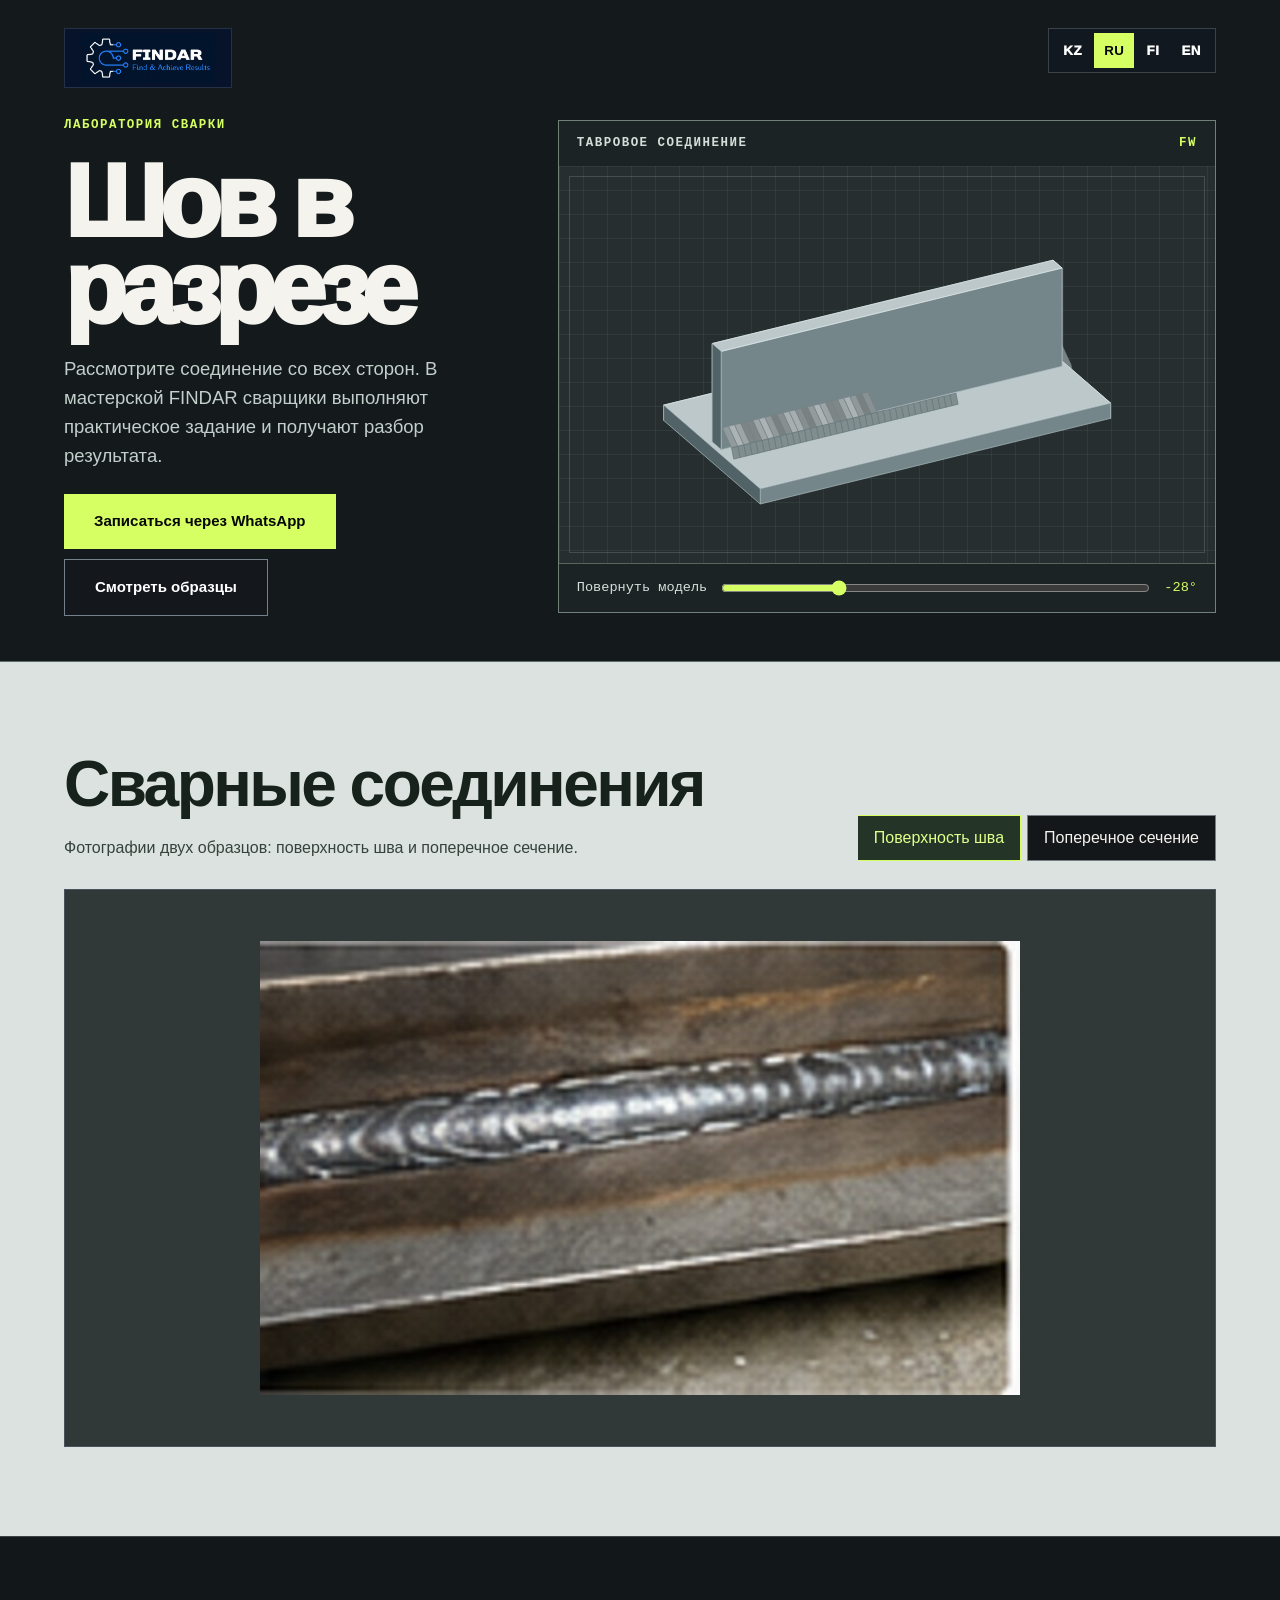
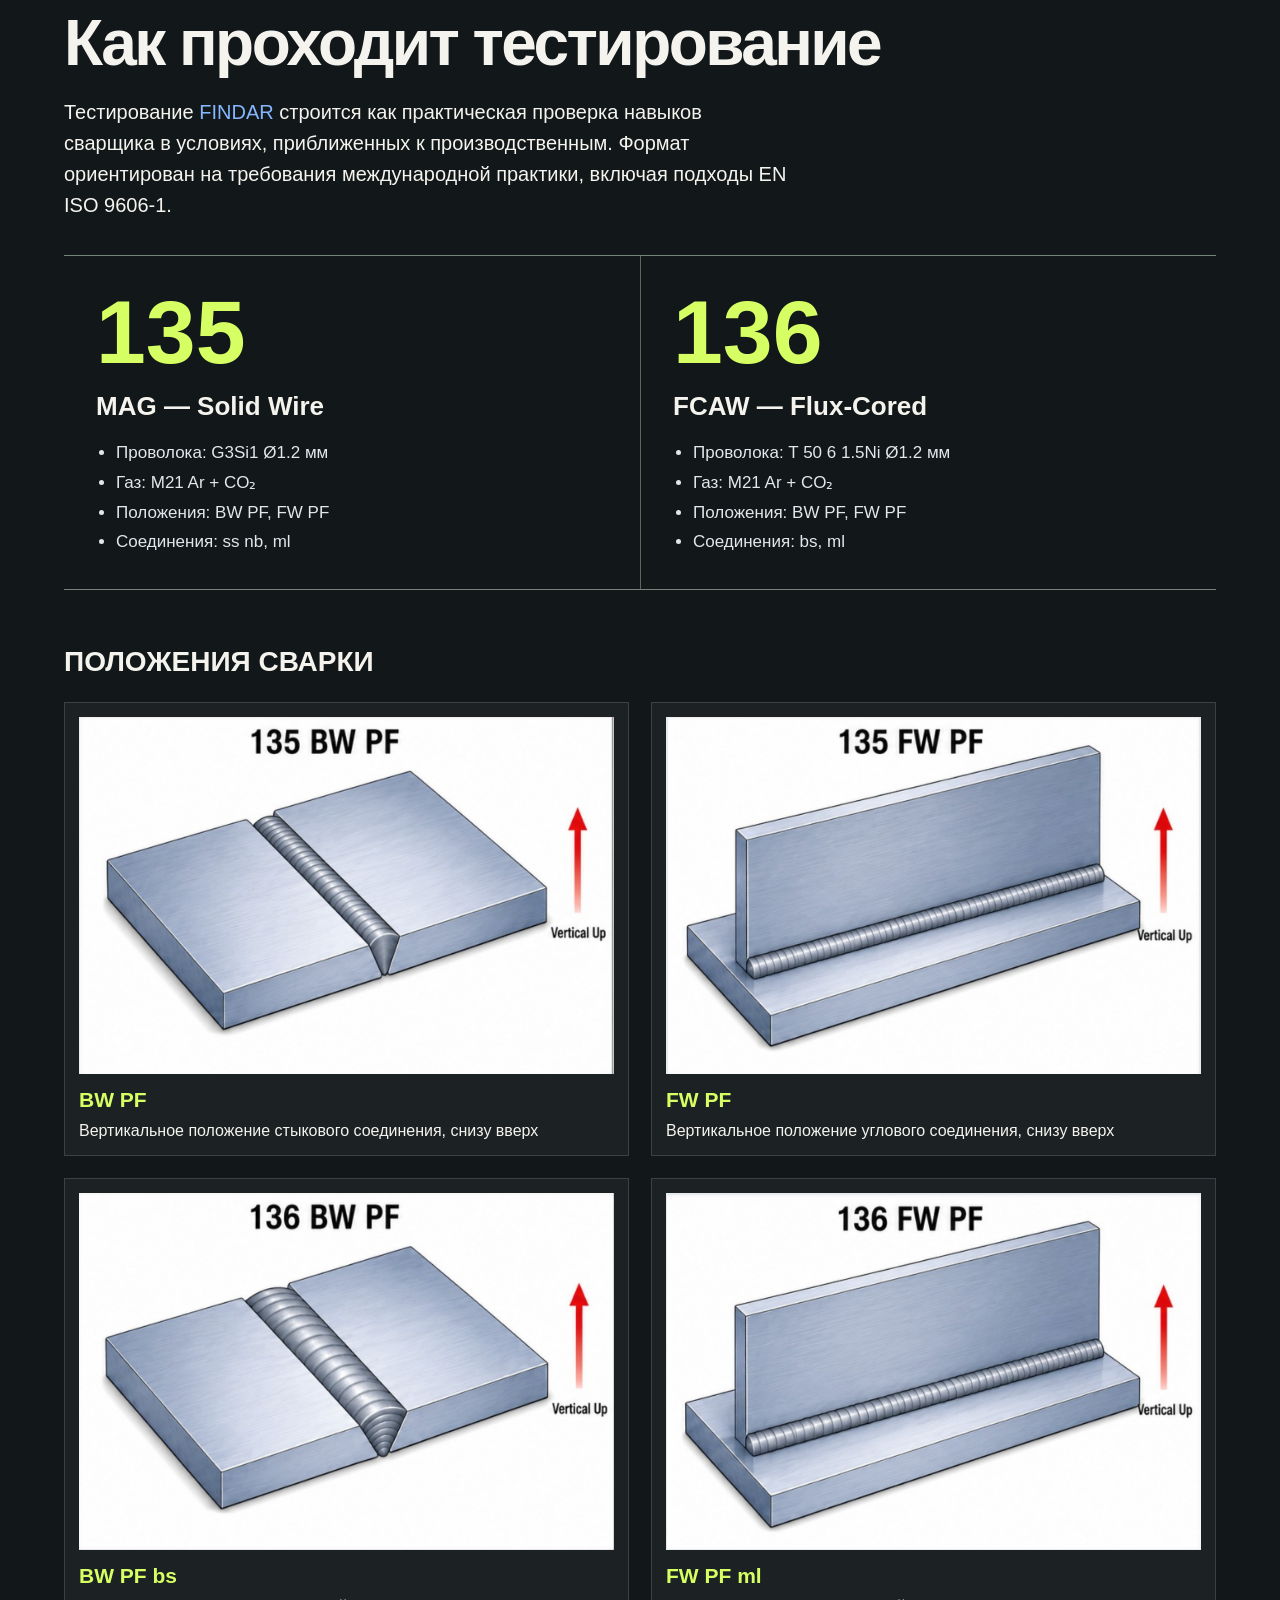
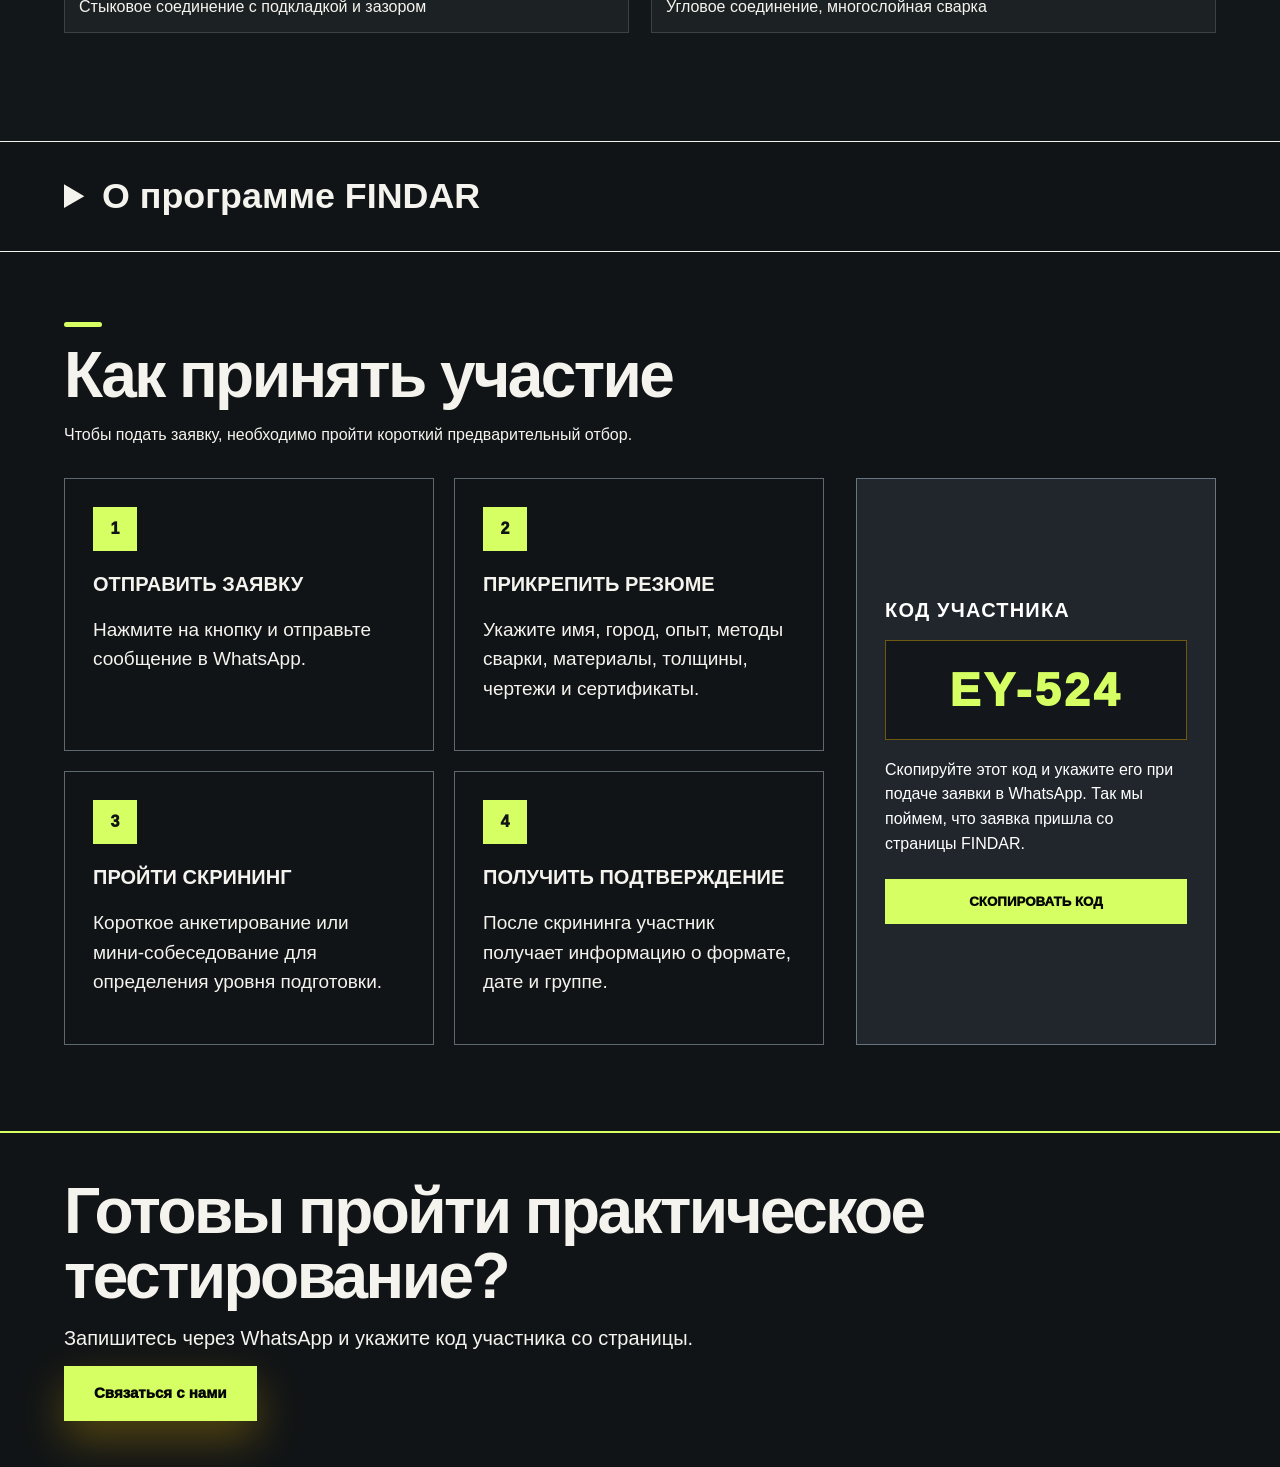
==== commit ab91fb25: "Build an interactive welded joint study" ====
--- a/index.html
+++ b/index.html
@@ -13,7 +13,7 @@
 </head>
 <body>
   <main class="page">
-<section class="hero press-cover"><div class="container hero-inner">        <div class="site-header" id="siteHeader">
+<section class="hero lab-cover"><div class="container hero-inner">        <div class="site-header" id="siteHeader">
           <div class="logo-card"><img src="assets/findar-logo.png" alt="FINDAR"></div>
           <div class="lang-switch" aria-label="Выбор языка">
             <button type="button" data-lang="kk">KZ</button>
@@ -22,9 +22,33 @@
             <button type="button" data-lang="en">EN</button>
           </div>
         </div>
-          <div class="poster"><div class="cover-copy"><p class="kicker">Из мастерской</p><h1>За сварочной маской</h1><p class="intro">Как проходит практическое испытание сварщика в FINDAR, от задания до разбора шва.</p><div class="hero-actions"><a class="btn primary hero-wa wa-link" href="#participate">Записаться через WhatsApp</a><a class="btn secondary" href="#about">Ход испытания</a></div></div><div class="cover-image"><img src="assets/hero-welding.jpg" alt="" fetchpriority="high"></div></div>
-          </div></section>
-<section class="report" id="about"><div class="container"><h2>Ход испытания</h2><div class="report-grid"><div class="frames" aria-hidden="true"><img class="frame" src="assets/welding-position-fw-pf.png" alt="" loading="lazy"><img class="frame" src="assets/hero-welding.jpg" alt="" loading="lazy"><img class="frame" src="assets/work-3.jpg" alt="" loading="lazy"></div><div><article class="chapter" id="chapter-1"><img class="chapter-inline" src="assets/welding-position-fw-pf.png" alt="" loading="lazy"><span class="folio">01 / 03</span><h3>Задание</h3><p>Сварщик знакомится с заданием, типом соединения и положением сварки.</p></article><article class="chapter" id="chapter-2"><img class="chapter-inline" src="assets/hero-welding.jpg" alt="" loading="lazy"><span class="folio">02 / 03</span><h3>Сварка</h3><p>На посту участник выполняет соединение. Специалист наблюдает за техникой и стабильностью движения горелки.</p></article><article class="chapter" id="chapter-3"><img class="chapter-inline" src="assets/work-3.jpg" alt="" loading="lazy"><span class="folio">03 / 03</span><h3>Разбор шва</h3><p>Готовый образец осматривают. Участнику показывают результат и объясняют, над чем поработать.</p></article></div></div></div></section>
+        <div class="lab-grid"><div class="cover-copy"><p class="kicker">Лаборатория сварки</p>
+        <h1>Шов в разрезе</h1><p class="intro">Рассмотрите соединение со всех сторон. В мастерской FINDAR сварщики выполняют практическое задание и получают разбор результата.</p><div class="hero-actions"><a class="btn primary hero-wa wa-link" href="#participate">Записаться через WhatsApp</a><a class="btn secondary" href="#about">Смотреть образцы</a></div></div>
+        <figure class="instrument">
+        <figcaption><span>Тавровое соединение</span><b>FW</b></figcaption>
+        <div class="model-window"><img id="model-fallback" src="assets/work-5.jpg" alt=""><canvas id="joint" aria-hidden="true" hidden></canvas></div>
+        <label class="orbit" hidden><span>Повернуть модель</span><input id="orbit" type="range" min="-60" max="60" value="-28"><output for="orbit">−28°</output></label>
+        </figure></div></div></section>
+    <section class="proof" id="about">
+      <div class="container">
+        <div class="proof-head">
+          <div><h2>Сварные соединения</h2><p>Фотографии двух образцов: поверхность шва и поперечное сечение.</p></div>
+          <div class="proof-switch">
+            <button type="button" aria-pressed="true" id="select-surface" aria-controls="weld-surface" data-specimen="weld-surface">Поверхность шва</button>
+            <button type="button" aria-pressed="false" id="select-section" aria-controls="weld-section" data-specimen="weld-section">Поперечное сечение</button>
+          </div>
+        </div>
+        <div class="specimen-stage">
+          <figure id="weld-surface" aria-labelledby="select-surface">
+            <img src="assets/work-3.jpg" width="520" height="310" alt="" loading="lazy">
+          </figure>
+          <figure id="weld-section" aria-labelledby="select-section" hidden>
+            <img src="assets/work-5.jpg" width="520" height="310" alt="" loading="lazy">
+          </figure>
+        </div>
+      </div>
+    </section>
+
     <section class="section-dark testing" id="testing">
       <div class="container">
         <div class="section-head light">
@@ -41,7 +65,7 @@
           </article>
         </div>
 
-        <div class="positions">
+        <div class="positions" id="positions">
           <h3>Положения сварки</h3>
           <div class="positions-grid">
             <div class="position-item">
@@ -119,7 +143,7 @@
           <div class="mini-card"><h3>Тренинги</h3><p>Обучающие мастер-классы и рекомендации по дальнейшему развитию.</p></div>
         </div>
 
-        <div class="evaluated">
+        <div class="evaluated" id="quality">
           <div class="section-head"><div class="accent-line"></div><h2>Что оценивается</h2></div>
           <div class="two-col small-gap">
             <div class="card"><h3>В ходе мероприятия будут оцениваться</h3><ul class="check-list"><li>практические навыки сварки;</li><li>качество выполнения сварных соединений;</li><li>соблюдение требований безопасности;</li><li>стабильность техники сварки;</li><li>понимание задания и производственной дисциплины;</li><li>готовность работать по современным производственным стандартам.</li></ul></div>
@@ -224,12 +248,23 @@
         'VT, UT, PT.':'VT, UT, PT.'
       });
 
-      Object.assign(translations.en, {"Сварные соединения": "Welded joints", "Поверхность шва": "Weld surface", "Поперечное сечение": "Cross-section", "Образцы сварных соединений, представленные отдельно.": "Welded joint samples shown separately.", "Образцы сварных соединений": "Welded joint samples", "Сварка на практике": "Welding in practice", "Примеры работ": "Work samples"});
-      Object.assign(translations.kk, {"Сварные соединения": "Дәнекерленген қосылыстар", "Поверхность шва": "Жіктің беті", "Поперечное сечение": "Көлденең қима", "Образцы сварных соединений, представленные отдельно.": "Бөлек көрсетілген дәнекерленген қосылыс үлгілері.", "Образцы сварных соединений": "Дәнекерленген қосылыс үлгілері", "Сварка на практике": "Дәнекерлеу іс жүзінде", "Примеры работ": "Жұмыс үлгілері"});
-      Object.assign(translations.fi, {"Сварные соединения": "Hitsausliitokset", "Поверхность шва": "Hitsin pinta", "Поперечное сечение": "Poikkileikkaus", "Образцы сварных соединений, представленные отдельно.": "Hitsausliitosnäytteet esitetään erikseen.", "Образцы сварных соединений": "Hitsausliitosnäytteet", "Сварка на практике": "Hitsaus käytännössä", "Примеры работ": "Työnäytteet"});
+      Object.assign(translations.en, {"Процессы сварки": "Welding processes", "Сварные соединения": "Welded joints", "Поверхность шва": "Weld surface", "Поперечное сечение": "Cross-section", "Фотографии двух образцов: поверхность шва и поперечное сечение.": "Photographs of two samples: weld surface and cross-section.", "Образцы сварных соединений": "Welded joint samples", "Сварка на практике": "Welding in practice", "Примеры работ": "Work samples"});
+      Object.assign(translations.kk, {"Процессы сварки": "Дәнекерлеу процестері", "Сварные соединения": "Дәнекерленген қосылыстар", "Поверхность шва": "Жіктің беті", "Поперечное сечение": "Көлденең қима", "Фотографии двух образцов: поверхность шва и поперечное сечение.": "Екі үлгінің фотосуреті: жіктің беті және көлденең қимасы.", "Образцы сварных соединений": "Дәнекерленген қосылыс үлгілері", "Сварка на практике": "Дәнекерлеу іс жүзінде", "Примеры работ": "Жұмыс үлгілері"});
+      Object.assign(translations.fi, {"Процессы сварки": "Hitsausprosessit", "Сварные соединения": "Hitsausliitokset", "Поверхность шва": "Hitsin pinta", "Поперечное сечение": "Poikkileikkaus", "Фотографии двух образцов: поверхность шва и поперечное сечение.": "Kuvat kahdesta näytteestä: hitsin pinta ja poikkileikkaus.", "Образцы сварных соединений": "Hitsausliitosnäytteet", "Сварка на практике": "Hitsaus käytännössä", "Примеры работ": "Työnäytteet"});
       Object.assign(translations.en, {"Вертикальное положение стыкового соединения, снизу вверх": "Vertical uphill position, butt weld", "Вертикальное положение углового соединения, снизу вверх": "Vertical uphill position, fillet weld"});
       Object.assign(translations.kk, {"Вертикальное положение стыкового соединения, снизу вверх": "Түйістірме жіктің тік қалпы, төменнен жоғары", "Вертикальное положение углового соединения, снизу вверх": "Бұрыштық жіктің тік қалпы, төменнен жоғары"});
       Object.assign(translations.fi, {"Вертикальное положение стыкового соединения, снизу вверх": "Päittäishitsin pystyasento, ylöspäin", "Вертикальное положение углового соединения, снизу вверх": "Pienahitsin pystyasento, ylöspäin"});
+
+      const specimenButtons = document.querySelectorAll('[data-specimen]');
+      specimenButtons.forEach(button => {
+        button.addEventListener('click', () => {
+          specimenButtons.forEach(option => {
+            const isSelected = option === button;
+            option.setAttribute('aria-pressed', String(isSelected));
+            document.getElementById(option.dataset.specimen).hidden = !isSelected;
+          });
+        });
+      });
 
       Object.assign(translations.ru, {"Лаборатория сварки": "Лаборатория сварки", "Шов в разрезе": "Шов в разрезе", "Рассмотрите соединение со всех сторон. В мастерской FINDAR сварщики выполняют практическое задание и получают разбор результата.": "Рассмотрите соединение со всех сторон. В мастерской FINDAR сварщики выполняют практическое задание и получают разбор результата.", "Тавровое соединение": "Тавровое соединение", "Повернуть модель": "Повернуть модель", "Смотреть образцы": "Смотреть образцы", "Из мастерской": "Из мастерской", "За сварочной маской": "За сварочной маской", "Как проходит практическое испытание сварщика в FINDAR, от задания до разбора шва.": "Как проходит практическое испытание сварщика в FINDAR, от задания до разбора шва.", "Ход испытания": "Ход испытания", "Задание": "Задание", "Сварка": "Сварка", "Разбор шва": "Разбор шва", "Сварщик знакомится с заданием, типом соединения и положением сварки.": "Сварщик знакомится с заданием, типом соединения и положением сварки.", "На посту участник выполняет соединение. Специалист наблюдает за техникой и стабильностью движения горелки.": "На посту участник выполняет соединение. Специалист наблюдает за техникой и стабильностью движения горелки.", "Готовый образец осматривают. Участнику показывают результат и объясняют, над чем поработать.": "Готовый образец осматривают. Участнику показывают результат и объясняют, над чем поработать.", "О программе FINDAR": "О программе FINDAR"});
       Object.assign(translations.en, {"Лаборатория сварки": "Welding laboratory", "Шов в разрезе": "Inside the weld", "Рассмотрите соединение со всех сторон. В мастерской FINDAR сварщики выполняют практическое задание и получают разбор результата.": "Explore the joint from every angle. At FINDAR, welders complete a practical test and receive feedback on their work.", "Тавровое соединение": "T-joint", "Повернуть модель": "Rotate the model", "Смотреть образцы": "View samples", "Из мастерской": "From the workshop", "За сварочной маской": "Behind the welding mask", "Как проходит практическое испытание сварщика в FINDAR, от задания до разбора шва.": "Follow a FINDAR welding test from the brief to the weld review.", "Ход испытания": "Inside the test", "Задание": "The brief", "Сварка": "Welding", "Разбор шва": "Weld review", "Сварщик знакомится с заданием, типом соединения и положением сварки.": "The welder reviews the brief, joint type and welding position.", "На посту участник выполняет соединение. Специалист наблюдает за техникой и стабильностью движения горелки.": "At the station, the welder makes the joint while the assessor observes technique and torch travel.", "Готовый образец осматривают. Участнику показывают результат и объясняют, над чем поработать.": "The assessor inspects the sample and discusses the result and areas for improvement.", "О программе FINDAR": "About the FINDAR programme"});
--- a/design.css
+++ b/design.css
@@ -158,111 +158,133 @@
   }
 }
 :root {
-  --yellow: #ffd257;
-  --brand: #204da0;
-  --line: #aebdcb;
+  --yellow: #ffc069;
+  --line: #3b4145;
+  --brand: #85b6ff;
 }
 
 body, .section-dark, .section-light, .proof {
-  background: #f7f8fa;
-  color: #142238;
+  color: #f5f3ee;
+  background: #111416;
 }
 
 .hero {
   min-height: auto;
-  padding: clamp(119px, 13vh, 160px) 0 clamp(48px, 8vw, 110px);
-  border-bottom: 1px solid var(--line);
-}
-
-.hero-layout {
-  display: grid;
-  grid-template-columns: minmax(0, 1.03fr) minmax(0, 1fr);
-  gap: clamp(22px, 4vw, 67px);
-  align-items: center;
+  overflow: clip;
+  padding: clamp(126px, 14vh, 175px) 0 30px;
+  border-bottom: 1px solid #574735;
+}
+
+.hero-bg {
+  inset-inline: -4%;
+  background:
+    linear-gradient(90deg, #0a0b0de8 5%, #0a0b0dc7 40%, #0a0b0d15 78%),
+    linear-gradient(0deg, #0a0b0d 1%, transparent 48%),
+    url('assets/work-3.jpg') center 48% / cover;
+  opacity: 1;
 }
 
 .hero h1 {
-  font-size: clamp(2.55rem, 5.45vw, 5.8rem);
-  line-height: .94;
-  max-width: 15ch;
-  text-transform: none;
-  overflow-wrap: anywhere;
+  max-width: 16ch;
+  font-size: clamp(3.1rem, 7vw, 6.5rem);
+  line-height: .92;
 }
 
 .hero .eyebrow {
-  color: #204da0;
+  color: var(--yellow);
+  margin: 0 0 clamp(18px, 3vw, 36px);
+  padding: 0;
   background: transparent;
   border: 0;
-  border-left: 4px solid #295fcc;
-  padding: 0 0 0 12px;
-  margin: 0 0 22px;
-}
-
-.hero .lead { max-width: 47ch; color: #344761; }
-.hero .btn.secondary { color: #173d88; border: 1px solid #5370a4; background: transparent; }
-.hero-photo { overflow: hidden; background: #101d2b; }
-.hero-photo img {
-  height: clamp(350px, 40vw, 590px);
-  object-fit: cover;
-  object-position: 72% 50%;
-}
-
-.proof {
-  background: #123d88;
-  color: #fff;
-  padding-bottom: clamp(54px, 7vw, 104px);
-}
+}
+
+.hero .lead { color: #f5f3ee; max-width: 54ch; }
+.hero .btn.secondary { background: #14181c; border-color: #74818d; }
+
+.hero-specs {
+  display: grid;
+  grid-template-columns: repeat(3, minmax(0, 1fr));
+  margin-top: clamp(34px, 3.5vw, 58px);
+  border: 1px solid #707479;
+  background: #0d1013;
+}
+
+.hero-specs a {
+  display: flex;
+  flex-direction: column;
+  gap: 6px;
+  text-decoration: none;
+  color: #f5f3ee;
+  padding: clamp(12px, 2vw, 27px);
+}
+
+.hero-specs a + a { border-left: 1px solid #707479; }
+.hero-specs a:hover { background: #29231b; }
+.hero-specs strong {
+  color: var(--yellow);
+  font: 700 clamp(.92rem, 2.6vw, 2.5rem) / 1.1 ui-monospace, monospace;
+}
+
+.hero-specs span { font-size: clamp(.8rem, 1.4vw, 1.1rem); }
+.proof { background: #191d20; border-bottom: 1px solid var(--line); }
 
 .proof-head {
-  border-top: 1px solid #88a9e4;
-  padding-top: 25px;
-  margin-bottom: 36px;
-}
-
-.proof-head p { color: #e1eafd; }
-.workshop-gallery {
-  display: grid;
-  grid-template-columns: minmax(0, 1.6fr) minmax(0, 1fr);
+  display: flex;
+  flex-wrap: wrap;
   align-items: end;
-  gap: clamp(15px, 5vw, 72px);
-}
-
-.workshop-gallery img { object-fit: cover; }
-.workshop-gallery figcaption {
-  padding: 13px 0 0;
-  margin-top: 8px;
-  border-top: 1px solid #88a9e4;
-}
-
-.compact { padding-top: 56px; }
-.project { background: #e5edf9; border-block: 1px solid #bccbe0; }
-.testing { background: #fff; }
-.section-head.light, .section-head.light h2,
-.positions h3, .position-item b, .process-text h3, .process-text li { color: #142238; }
-.process-cards { gap: 0; border-top: 1px solid var(--line); }
-.process-card { border: 0; border-bottom: 1px solid var(--line); }
-.process-card + .process-card { border-left: 1px solid var(--line); }
-.process-text strong { font-size: clamp(3rem, 8vw, 7rem); color: #204da0; padding: 0; background: transparent; line-height: 1; }
-.positions { border: 0; padding-inline: 0; }
-.step > span { background: #123d88; color: #fff; }
-.code-box { background: #123d88; color: #fff; border: 0; }
-.cta { background: #142238; color: #fff; }
-.dark-card { border-color: #aebdcb; }
-
-@media (max-width: 850px) {
-  .hero-layout { grid-template-columns: 1fr; }
-  .hero h1 { font-size: clamp(2.65rem, 8vw, 5.2rem); }
-  .hero-photo img { height: min(66vw, 470px); }
-}
+  justify-content: space-between;
+  gap: 20px;
+}
+
+.proof-head p { color: #c6ced3; }
+.proof-switch { display: flex; flex-wrap: wrap; gap: 6px; }
+
+.proof-switch button {
+  color: #f5f3ee;
+  background: #131719;
+  border: 1px solid #747d83;
+  padding: 13px 16px;
+  cursor: pointer;
+}
+
+.proof-switch button[aria-pressed="true"] {
+  color: #111416;
+  background: var(--yellow);
+  border-color: var(--yellow);
+}
+
+.specimen-stage {
+  background: #0e1114;
+  padding: clamp(12px, 4vw, 60px);
+  border: 1px solid #49535d;
+}
+
+.specimen-stage figure { max-width: 760px; margin: auto; overflow: hidden; }
+.specimen-stage img { aspect-ratio: 52 / 31; object-fit: contain; }
+.compact { padding-top: 48px; }
+.project { border-block: 1px solid var(--line); }
+.testing { background: #191d20; }
+.card, .project-card, .process-card, .positions, .mini-card, .step { border-color: #5e686f; }
+.process-text strong { color: var(--yellow); background: transparent; padding: 0; font-size: clamp(2.6rem, 7vw, 6rem); line-height: 1; }
+.process-text li { color: #e2e7eb; }
+.position-item b { color: var(--yellow); }
+.step > span { color: #111416; background: var(--yellow); }
+.code-box { background: #20262c; border: 1px solid #687681; }
+.cta { border-top: 2px solid var(--yellow); }
 
 @media (max-width: 620px) {
-  .hero { padding: 94px 0 32px; }
-  .hero h1 { font-size: clamp(2.45rem, 9.9vw, 3.85rem); }
-  .hero-photo img { object-position: 70% 48%; }
-  .workshop-gallery { grid-template-columns: 1fr; }
-  .workshop-gallery figure + figure { width: 85%; margin-left: auto; }
-  .site-header, .site-header.is-compact { background: #dce5f1f5; border-bottom-color: #8399b9; }
-  .process-card + .process-card { border-left: 0; }
+  .hero { padding: 106px 0 24px; }
+  .hero-bg {
+    background:
+      linear-gradient(0deg, #0b0d10 0%, #0b0d10ea 41%, #0b0d1070 100%),
+      url('assets/work-3.jpg') 61% top / auto 470px no-repeat;
+  }
+  .hero h1 { font-size: clamp(2.4rem, 9.6vw, 4.5rem); }
+  .hero-specs { margin-top: 26px; }
+  .hero-specs a { padding-inline: 7px; }
+  .hero-specs strong { font-size: clamp(.66rem, 3.15vw, .95rem); white-space: nowrap; }
+  .hero-specs span { overflow-wrap: anywhere; }
+  .site-header, .site-header.is-compact { background: #21272dee; }
 }
 /* Layout for the assessment programme and the two feature stories. */
 .page {overflow: clip}
@@ -288,47 +310,44 @@
   .hero .kicker {margin-bottom:12px}
   .hero .intro {margin-top:12px}
 }
-:root {--yellow:#ff7053;--brand:#a72e1f}
-.hero.press-cover {padding:clamp(105px,13vh,145px) 0 35px;background:#f3eee5;color:#201e1b;border-bottom:0}
-.poster {display:grid;grid-template-columns:minmax(0,.78fr) minmax(0,1fr);position:relative;align-items:center;border-block:2px solid #25231f}
-.press-cover .cover-copy {padding:40px 6% 40px 0}
-.press-cover .kicker {color:#9b3224}
-.press-cover h1,.report h2,.report h3 {font-family:Georgia,'Times New Roman',serif;font-weight:500;letter-spacing:-.06em}
-.press-cover h1 {font-size:clamp(4.1rem,7.6vw,8.3rem);line-height:.90;max-width:11ch;text-transform:none}
-.cover-image {height:clamp(400px,36vw,650px);overflow:hidden;background:#20201d}
-.cover-image img {width:100%;height:100%;object-fit:cover;object-position:73% 46%}
-.press-cover .secondary {color:#24221f;background:transparent;border-color:#837b71}
-.report {background:#e75c43;color:#211d19;padding:clamp(44px,6vw,105px) 0}
-.report h2 {font-size:clamp(3.2rem,7vw,7.8rem);line-height:.95;margin:0 0 40px}
-.report-grid {display:grid;grid-template-columns:minmax(0,1.3fr) minmax(0,.7fr);gap:clamp(28px,6vw,95px);align-items:start}
-.frames {display:none;position:sticky;top:12vh;height:66vh;max-height:650px;background:#f3eee5;overflow:hidden}
-.frame {position:absolute;inset:0;width:100%;height:100%;object-fit:cover;clip-path:inset(0 100% 0 0);transition:clip-path .65s cubic-bezier(.2,.75,.25,1)}
-.frame:first-child,.chapter-inline[src*="position"] {object-fit:contain;background:#ece9de}
-.frame.current {clip-path:inset(0);z-index:1}
-.chapter {padding:30px 0;border-top:1px solid #72291e}
-.chapter h3 {font-size:clamp(2.8rem,4.2vw,5rem);line-height:1;margin:12px 0}
-.chapter p {max-width:35ch;font-size:clamp(1rem,1.5vw,1.25rem);line-height:1.5}
-.chapter-inline {width:100%;height:auto;display:block;margin-bottom:20px}
-.report-grid {grid-template-columns:1fr}
-@media(min-width:751px) and (prefers-reduced-motion:no-preference) {
-  .enhanced .report-grid {grid-template-columns:minmax(0,1.3fr) minmax(0,.7fr)}
-  .enhanced .frames {display:block}
-  .enhanced .chapter-inline {display:none}
-  .enhanced .chapter {min-height:65vh;display:flex;flex-direction:column;justify-content:center}
-}
-@media(max-width:750px) {
-  .poster {grid-template-columns:1fr}
-  .press-cover .cover-copy {padding:20px 0 24px}
-  .press-cover h1 {font-size:clamp(3.5rem,11vw,6rem);max-width:12ch}
-  .cover-image {height:clamp(220px,55vw,380px)}
-  .hero.press-cover {padding:84px 0 25px}
-  .chapter-inline {max-height:370px;object-fit:cover}
-  @supports(animation-timeline:view()) {
-    @media(prefers-reduced-motion:no-preference) {
-      .chapter-inline {animation:print-in linear both;animation-timeline:view();animation-range:entry 0% entry 85%}
-      @keyframes print-in {from {clip-path:inset(0 0 35% 0)} to {clip-path:inset(0)}}
-    }
-  }
-}
-.testing,.participate,.program {background:#f3eee5}
-.testing .process-text strong {font-family:Georgia,serif;color:#942b21;font-weight:500}
+:root {--yellow:#d5ff62}
+.hero.lab-cover {background:#14191b;padding:clamp(110px,13vh,155px) 0 45px;border-bottom:1px solid #5d6b66;overflow:visible}
+.lab-grid {display:grid;grid-template-columns: minmax(0, .79fr) minmax(0,1.21fr);align-items:center;gap:clamp(24px,5vw,85px)}
+.lab-cover .kicker {color:var(--yellow)}
+.lab-cover h1 {max-width:8ch;font-size:clamp(4rem,7.9vw,8.5rem);text-transform:none;line-height:.86;letter-spacing:-.065em}
+.lab-cover .intro {color:#c3cfcb}
+.lab-cover .secondary {background:transparent;border-color:#6a746f}
+.instrument {margin:0;min-width:0;background:#22292b;border:1px solid #718078;position:relative}
+.instrument figcaption,.orbit {display:flex;align-items:center;justify-content:space-between;gap:12px;padding:14px 18px;color:#d5dfd9;background:#1c2324}
+.instrument figcaption b {color:var(--yellow)}
+.model-window {
+  height:clamp(270px,31vw,510px);position:relative;overflow:hidden;
+  background-color:#262e30;
+  background-image:linear-gradient(#b4dabe12 1px,transparent 1px),linear-gradient(90deg,#b4dabe12 1px,transparent 1px);
+  background-size:24px 24px
+}
+.model-window::after {content:'';position:absolute;inset:10px;pointer-events:none;border:1px solid #acbdb638}
+.model-window canvas,.model-window img {width:100%;height:100%;object-fit:contain;display:block}
+.model-window [hidden],.orbit[hidden]{display:none}
+.orbit {font: .85rem/1.3 ui-monospace,monospace;border-top:1px solid #59645d}
+.orbit input {accent-color:var(--yellow);min-width:40px;flex:1;cursor:pointer}
+.orbit output {min-width:4ch;text-align:right;color:var(--yellow)}
+.lab-cover + .proof {background:#dce2df;color:#17221d}
+.proof-head p {color:#36423c}
+.proof-switch button[aria-pressed=true] {background:#243527;color:#e3ff8c}
+.specimen-stage {background:#303838}
+.testing {background:#121819}
+.process-cards {gap:0;border-top:1px solid #748478;border-bottom:1px solid #748478}
+.process-card {border:0;min-height:0}
+.process-card + .process-card {border-left:1px solid #58665c}
+.positions {border:0;padding-inline:0}
+@media(max-width:850px) {
+  .lab-grid {grid-template-columns:1fr}
+  .lab-cover h1 {max-width:none;font-size:clamp(3.7rem,9vw,6rem)}
+  .model-window {height:clamp(195px,48vw,370px)}
+}
+@media(max-width:620px) {
+  .hero.lab-cover {padding:84px 0 24px}
+  .lab-grid {gap:20px}
+  .orbit {flex-wrap:wrap;padding:10px}
+}
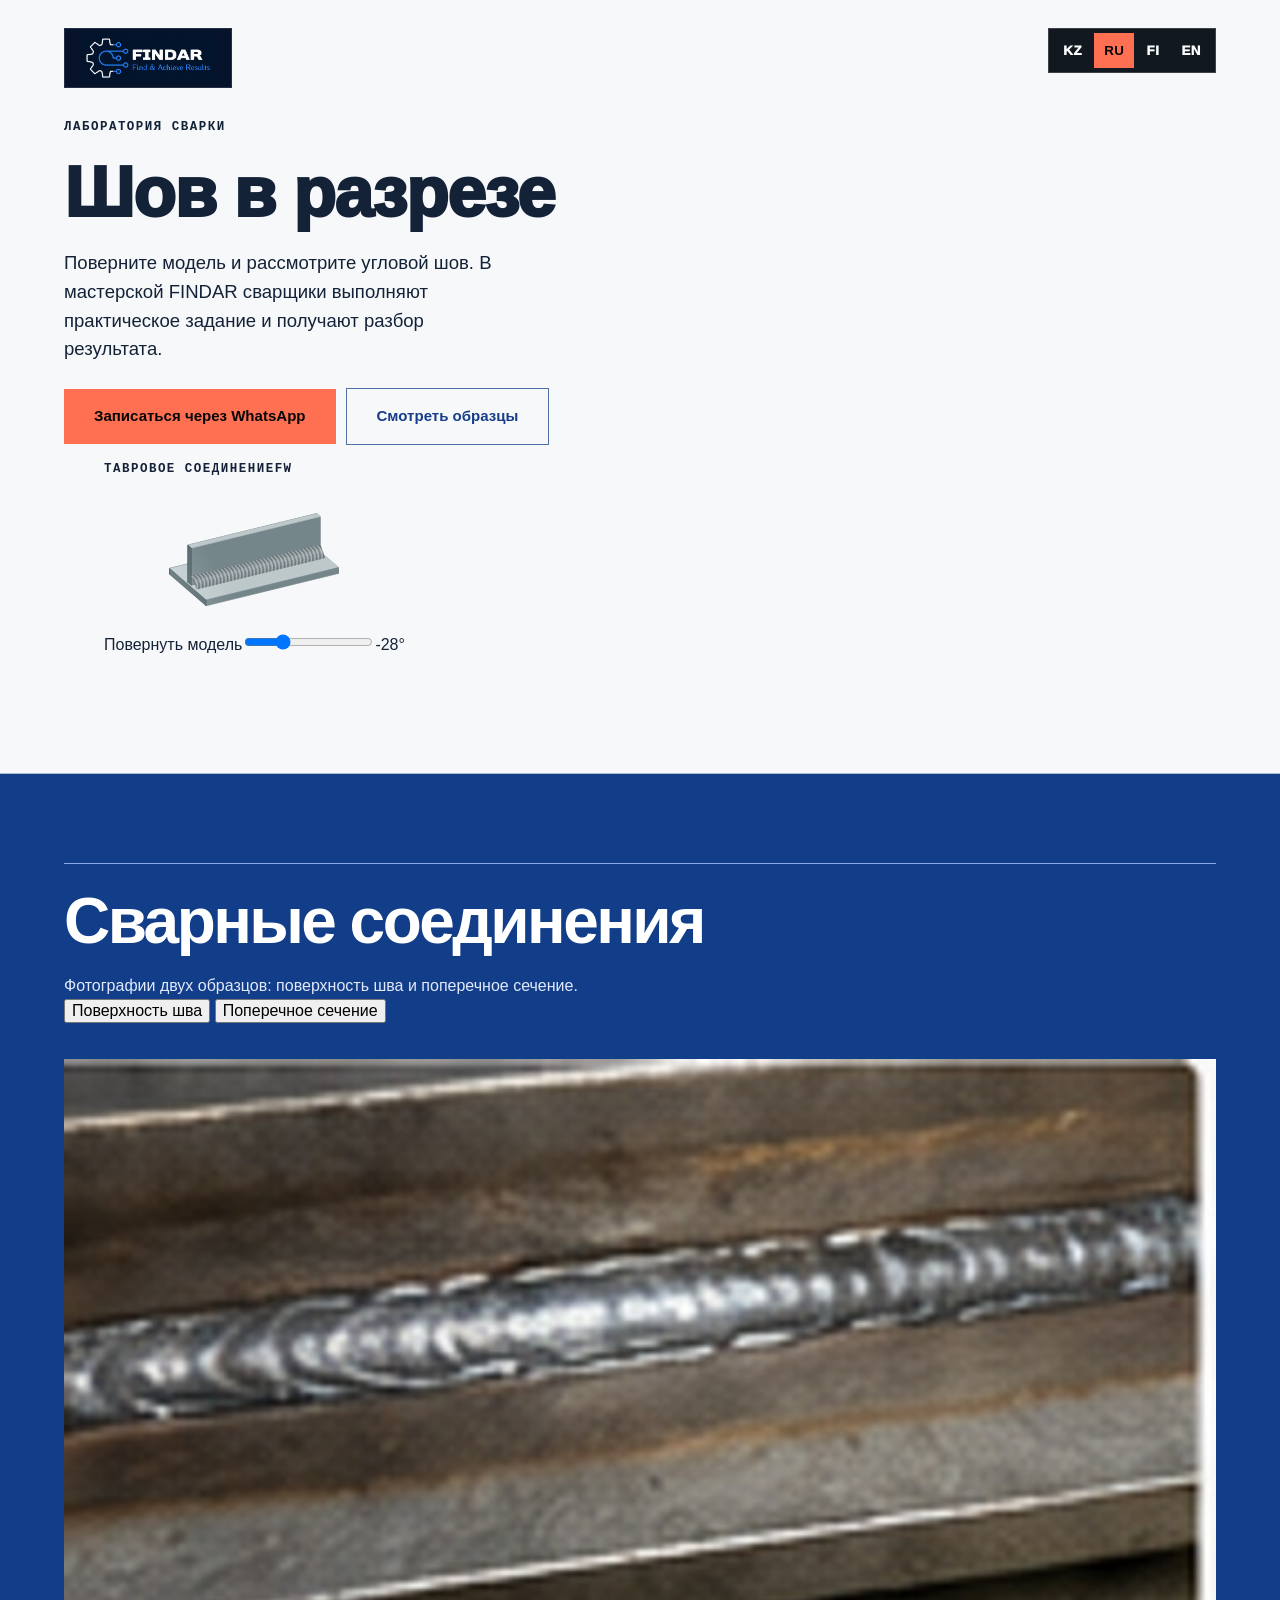
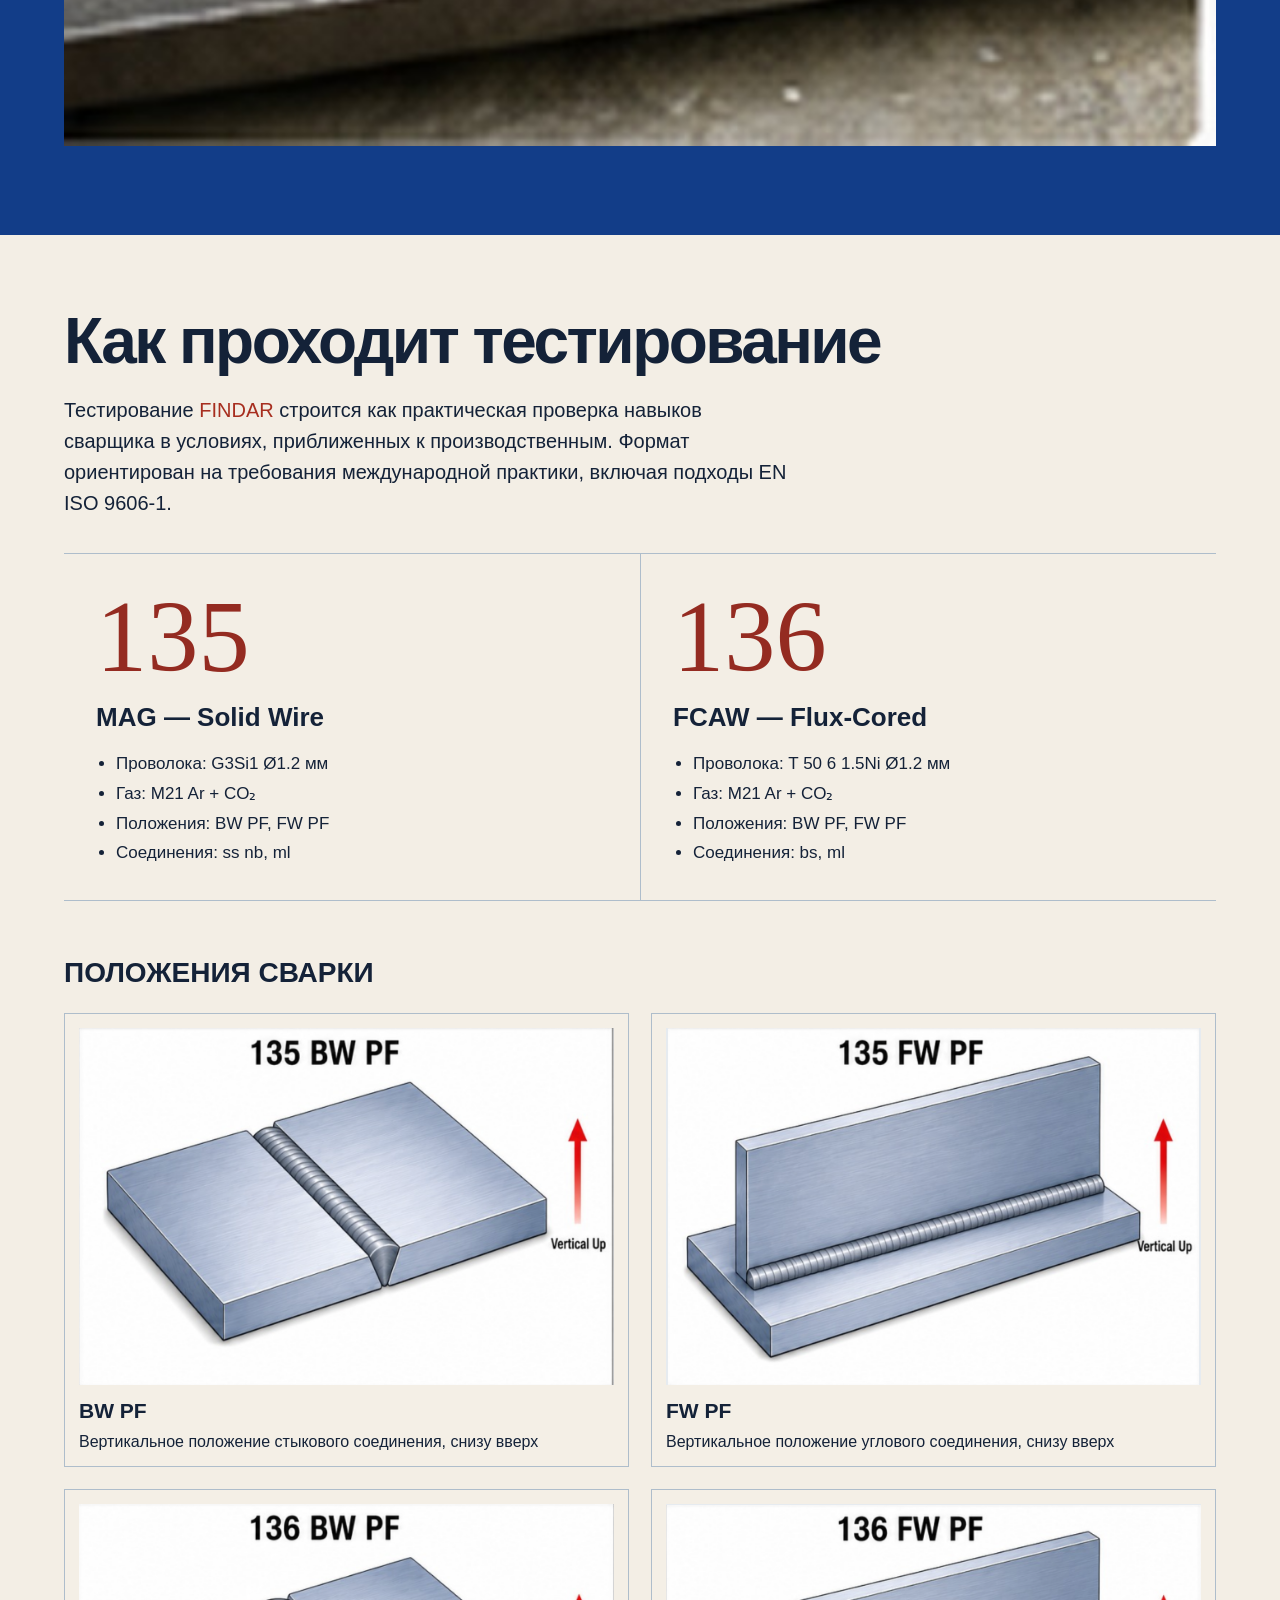
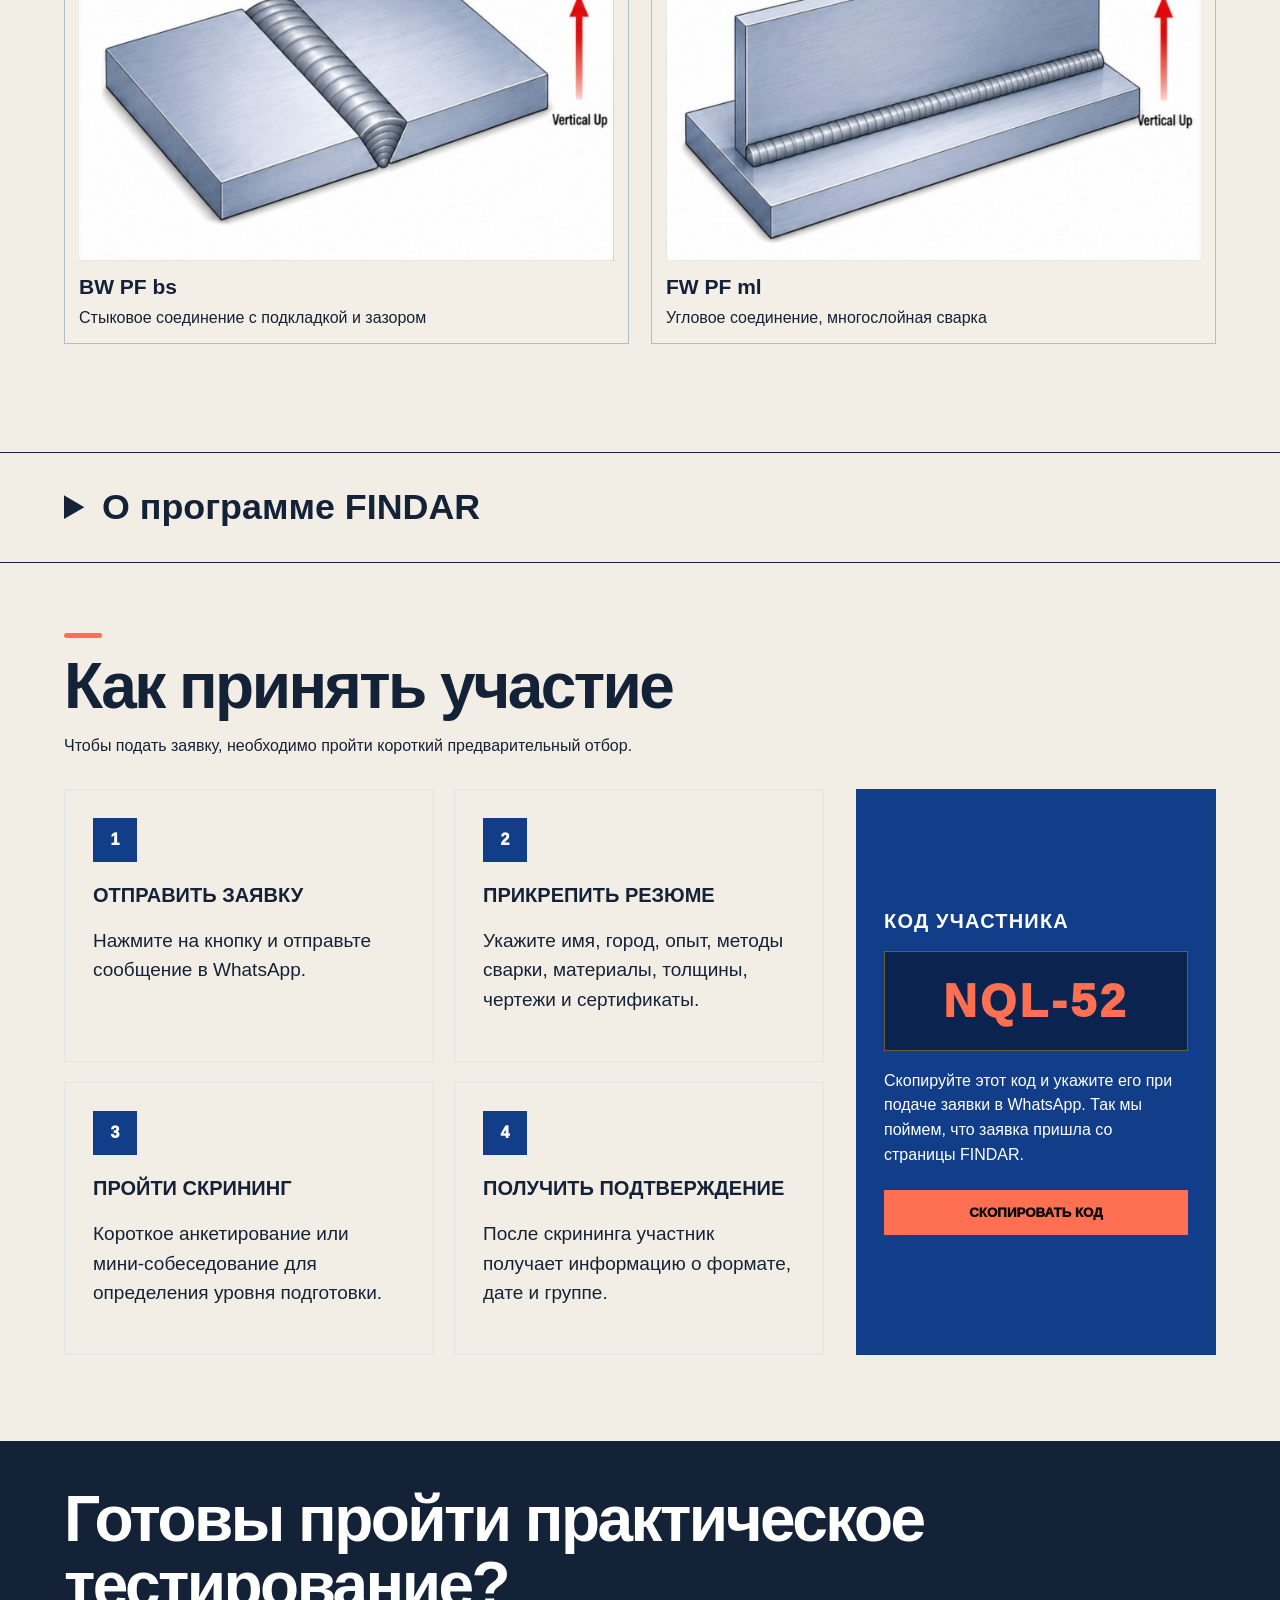
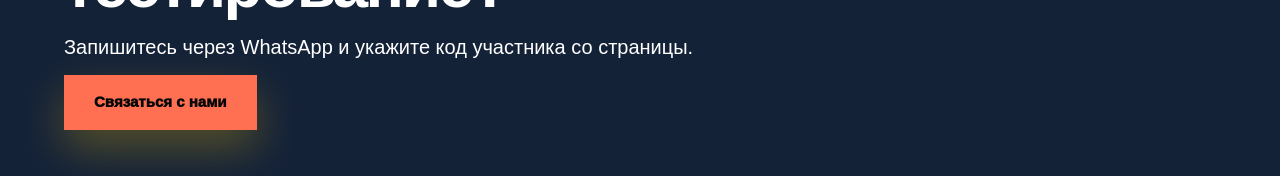
==== commit a1008303: "Keep the fillet visible throughout joint rotation" ====
--- a/index.html
+++ b/index.html
@@ -23,7 +23,7 @@
           </div>
         </div>
         <div class="lab-grid"><div class="cover-copy"><p class="kicker">Лаборатория сварки</p>
-        <h1>Шов в разрезе</h1><p class="intro">Рассмотрите соединение со всех сторон. В мастерской FINDAR сварщики выполняют практическое задание и получают разбор результата.</p><div class="hero-actions"><a class="btn primary hero-wa wa-link" href="#participate">Записаться через WhatsApp</a><a class="btn secondary" href="#about">Смотреть образцы</a></div></div>
+        <h1>Шов в разрезе</h1><p class="intro">Поверните модель и рассмотрите угловой шов. В мастерской FINDAR сварщики выполняют практическое задание и получают разбор результата.</p><div class="hero-actions"><a class="btn primary hero-wa wa-link" href="#participate">Записаться через WhatsApp</a><a class="btn secondary" href="#about">Смотреть образцы</a></div></div>
         <figure class="instrument">
         <figcaption><span>Тавровое соединение</span><b>FW</b></figcaption>
         <div class="model-window"><img id="model-fallback" src="assets/work-5.jpg" alt=""><canvas id="joint" aria-hidden="true" hidden></canvas></div>
@@ -266,10 +266,10 @@
         });
       });
 
-      Object.assign(translations.ru, {"Лаборатория сварки": "Лаборатория сварки", "Шов в разрезе": "Шов в разрезе", "Рассмотрите соединение со всех сторон. В мастерской FINDAR сварщики выполняют практическое задание и получают разбор результата.": "Рассмотрите соединение со всех сторон. В мастерской FINDAR сварщики выполняют практическое задание и получают разбор результата.", "Тавровое соединение": "Тавровое соединение", "Повернуть модель": "Повернуть модель", "Смотреть образцы": "Смотреть образцы", "Из мастерской": "Из мастерской", "За сварочной маской": "За сварочной маской", "Как проходит практическое испытание сварщика в FINDAR, от задания до разбора шва.": "Как проходит практическое испытание сварщика в FINDAR, от задания до разбора шва.", "Ход испытания": "Ход испытания", "Задание": "Задание", "Сварка": "Сварка", "Разбор шва": "Разбор шва", "Сварщик знакомится с заданием, типом соединения и положением сварки.": "Сварщик знакомится с заданием, типом соединения и положением сварки.", "На посту участник выполняет соединение. Специалист наблюдает за техникой и стабильностью движения горелки.": "На посту участник выполняет соединение. Специалист наблюдает за техникой и стабильностью движения горелки.", "Готовый образец осматривают. Участнику показывают результат и объясняют, над чем поработать.": "Готовый образец осматривают. Участнику показывают результат и объясняют, над чем поработать.", "О программе FINDAR": "О программе FINDAR"});
-      Object.assign(translations.en, {"Лаборатория сварки": "Welding laboratory", "Шов в разрезе": "Inside the weld", "Рассмотрите соединение со всех сторон. В мастерской FINDAR сварщики выполняют практическое задание и получают разбор результата.": "Explore the joint from every angle. At FINDAR, welders complete a practical test and receive feedback on their work.", "Тавровое соединение": "T-joint", "Повернуть модель": "Rotate the model", "Смотреть образцы": "View samples", "Из мастерской": "From the workshop", "За сварочной маской": "Behind the welding mask", "Как проходит практическое испытание сварщика в FINDAR, от задания до разбора шва.": "Follow a FINDAR welding test from the brief to the weld review.", "Ход испытания": "Inside the test", "Задание": "The brief", "Сварка": "Welding", "Разбор шва": "Weld review", "Сварщик знакомится с заданием, типом соединения и положением сварки.": "The welder reviews the brief, joint type and welding position.", "На посту участник выполняет соединение. Специалист наблюдает за техникой и стабильностью движения горелки.": "At the station, the welder makes the joint while the assessor observes technique and torch travel.", "Готовый образец осматривают. Участнику показывают результат и объясняют, над чем поработать.": "The assessor inspects the sample and discusses the result and areas for improvement.", "О программе FINDAR": "About the FINDAR programme"});
-      Object.assign(translations.kk, {"Лаборатория сварки": "Дәнекерлеу зертханасы", "Шов в разрезе": "Жіктің қимасы", "Рассмотрите соединение со всех сторон. В мастерской FINDAR сварщики выполняют практическое задание и получают разбор результата.": "Қосылысты әр жағынан қараңыз. FINDAR шеберханасында дәнекерлеушілер тапсырма орындап, жұмысы бойынша пікір алады.", "Тавровое соединение": "Таврлы қосылыс", "Повернуть модель": "Үлгіні бұру", "Смотреть образцы": "Үлгілерді көру", "Из мастерской": "Шеберханадан", "За сварочной маской": "Дәнекерлеуші маскасының ар жағында", "Как проходит практическое испытание сварщика в FINDAR, от задания до разбора шва.": "FINDAR орталығындағы сынақтың тапсырмадан жікті талдауға дейінгі кезеңдері.", "Ход испытания": "Сынақ барысы", "Задание": "Тапсырма", "Сварка": "Дәнекерлеу", "Разбор шва": "Жікті талдау", "Сварщик знакомится с заданием, типом соединения и положением сварки.": "Дәнекерлеуші тапсырмамен, қосылыс түрімен және дәнекерлеу қалпымен танысады.", "На посту участник выполняет соединение. Специалист наблюдает за техникой и стабильностью движения горелки.": "Қатысушы қосылысты орындайды. Маман дәнекерлеу техникасы мен жанарғы қозғалысын бақылайды.", "Готовый образец осматривают. Участнику показывают результат и объясняют, над чем поработать.": "Маман дайын үлгіні қарап, нәтижені түсіндіреді және нені жақсартуға болатынын көрсетеді.", "О программе FINDAR": "FINDAR бағдарламасы туралы"});
-      Object.assign(translations.fi, {"Лаборатория сварки": "Hitsauslaboratorio", "Шов в разрезе": "Hitsin poikkileikkaus", "Рассмотрите соединение со всех сторон. В мастерской FINDAR сварщики выполняют практическое задание и получают разбор результата.": "Tutki liitosta eri kulmista. FINDARin työpajassa hitsaajat tekevät käytännön tehtävän ja saavat palautetta.", "Тавровое соединение": "T-liitos", "Повернуть модель": "Kierrä mallia", "Смотреть образцы": "Katso näytteet", "Из мастерской": "Työpajalta", "За сварочной маской": "Hitsausmaskin takana", "Как проходит практическое испытание сварщика в FINDAR, от задания до разбора шва.": "Seuraa FINDARin hitsauskoetta tehtävänannosta hitsin arviointiin.", "Ход испытания": "Kokeen kulku", "Задание": "Tehtävä", "Сварка": "Hitsaus", "Разбор шва": "Hitsin arviointi", "Сварщик знакомится с заданием, типом соединения и положением сварки.": "Hitsaaja tutustuu tehtävään, liitostyyppiin ja hitsausasentoon.", "На посту участник выполняет соединение. Специалист наблюдает за техникой и стабильностью движения горелки.": "Hitsaaja tekee liitoksen. Arvioija seuraa tekniikkaa ja polttimen liikettä.", "Готовый образец осматривают. Участнику показывают результат и объясняют, над чем поработать.": "Arvioija tarkastaa näytteen ja kertoo, missä hitsaaja voi vielä kehittyä.", "О программе FINDAR": "Tietoa FINDAR-ohjelmasta"});
+      Object.assign(translations.ru, {"Лаборатория сварки": "Лаборатория сварки", "Шов в разрезе": "Шов в разрезе", "Поверните модель и рассмотрите угловой шов. В мастерской FINDAR сварщики выполняют практическое задание и получают разбор результата.": "Поверните модель и рассмотрите угловой шов. В мастерской FINDAR сварщики выполняют практическое задание и получают разбор результата.", "Тавровое соединение": "Тавровое соединение", "Повернуть модель": "Повернуть модель", "Смотреть образцы": "Смотреть образцы", "Из мастерской": "Из мастерской", "За сварочной маской": "За сварочной маской", "Как проходит практическое испытание сварщика в FINDAR, от задания до разбора шва.": "Как проходит практическое испытание сварщика в FINDAR, от задания до разбора шва.", "Ход испытания": "Ход испытания", "Задание": "Задание", "Сварка": "Сварка", "Разбор шва": "Разбор шва", "Сварщик знакомится с заданием, типом соединения и положением сварки.": "Сварщик знакомится с заданием, типом соединения и положением сварки.", "На посту участник выполняет соединение. Специалист наблюдает за техникой и стабильностью движения горелки.": "На посту участник выполняет соединение. Специалист наблюдает за техникой и стабильностью движения горелки.", "Готовый образец осматривают. Участнику показывают результат и объясняют, над чем поработать.": "Готовый образец осматривают. Участнику показывают результат и объясняют, над чем поработать.", "О программе FINDAR": "О программе FINDAR"});
+      Object.assign(translations.en, {"Лаборатория сварки": "Welding laboratory", "Шов в разрезе": "Inside the weld", "Поверните модель и рассмотрите угловой шов. В мастерской FINDAR сварщики выполняют практическое задание и получают разбор результата.": "Rotate the model to inspect the fillet weld. At FINDAR, welders complete a practical test and receive feedback on their work.", "Тавровое соединение": "T-joint", "Повернуть модель": "Rotate the model", "Смотреть образцы": "View samples", "Из мастерской": "From the workshop", "За сварочной маской": "Behind the welding mask", "Как проходит практическое испытание сварщика в FINDAR, от задания до разбора шва.": "Follow a FINDAR welding test from the brief to the weld review.", "Ход испытания": "Inside the test", "Задание": "The brief", "Сварка": "Welding", "Разбор шва": "Weld review", "Сварщик знакомится с заданием, типом соединения и положением сварки.": "The welder reviews the brief, joint type and welding position.", "На посту участник выполняет соединение. Специалист наблюдает за техникой и стабильностью движения горелки.": "At the station, the welder makes the joint while the assessor observes technique and torch travel.", "Готовый образец осматривают. Участнику показывают результат и объясняют, над чем поработать.": "The assessor inspects the sample and discusses the result and areas for improvement.", "О программе FINDAR": "About the FINDAR programme"});
+      Object.assign(translations.kk, {"Лаборатория сварки": "Дәнекерлеу зертханасы", "Шов в разрезе": "Жіктің қимасы", "Поверните модель и рассмотрите угловой шов. В мастерской FINDAR сварщики выполняют практическое задание и получают разбор результата.": "Үлгіні бұрып, бұрыштық жікті қарап шығыңыз. FINDAR шеберханасында дәнекерлеушілер тапсырма орындап, жұмысы бойынша пікір алады.", "Тавровое соединение": "Таврлы қосылыс", "Повернуть модель": "Үлгіні бұру", "Смотреть образцы": "Үлгілерді көру", "Из мастерской": "Шеберханадан", "За сварочной маской": "Дәнекерлеуші маскасының ар жағында", "Как проходит практическое испытание сварщика в FINDAR, от задания до разбора шва.": "FINDAR орталығындағы сынақтың тапсырмадан жікті талдауға дейінгі кезеңдері.", "Ход испытания": "Сынақ барысы", "Задание": "Тапсырма", "Сварка": "Дәнекерлеу", "Разбор шва": "Жікті талдау", "Сварщик знакомится с заданием, типом соединения и положением сварки.": "Дәнекерлеуші тапсырмамен, қосылыс түрімен және дәнекерлеу қалпымен танысады.", "На посту участник выполняет соединение. Специалист наблюдает за техникой и стабильностью движения горелки.": "Қатысушы қосылысты орындайды. Маман дәнекерлеу техникасы мен жанарғы қозғалысын бақылайды.", "Готовый образец осматривают. Участнику показывают результат и объясняют, над чем поработать.": "Маман дайын үлгіні қарап, нәтижені түсіндіреді және нені жақсартуға болатынын көрсетеді.", "О программе FINDAR": "FINDAR бағдарламасы туралы"});
+      Object.assign(translations.fi, {"Лаборатория сварки": "Hitsauslaboratorio", "Шов в разрезе": "Hitsin poikkileikkaus", "Поверните модель и рассмотрите угловой шов. В мастерской FINDAR сварщики выполняют практическое задание и получают разбор результата.": "Kierrä mallia ja tarkastele pienahitsiä. FINDARin työpajassa hitsaajat tekevät käytännön tehtävän ja saavat palautetta.", "Тавровое соединение": "T-liitos", "Повернуть модель": "Kierrä mallia", "Смотреть образцы": "Katso näytteet", "Из мастерской": "Työpajalta", "За сварочной маской": "Hitsausmaskin takana", "Как проходит практическое испытание сварщика в FINDAR, от задания до разбора шва.": "Seuraa FINDARin hitsauskoetta tehtävänannosta hitsin arviointiin.", "Ход испытания": "Kokeen kulku", "Задание": "Tehtävä", "Сварка": "Hitsaus", "Разбор шва": "Hitsin arviointi", "Сварщик знакомится с заданием, типом соединения и положением сварки.": "Hitsaaja tutustuu tehtävään, liitostyyppiin ja hitsausasentoon.", "На посту участник выполняет соединение. Специалист наблюдает за техникой и стабильностью движения горелки.": "Hitsaaja tekee liitoksen. Arvioija seuraa tekniikkaa ja polttimen liikettä.", "Готовый образец осматривают. Участнику показывают результат и объясняют, над чем поработать.": "Arvioija tarkastaa näytteen ja kertoo, missä hitsaaja voi vielä kehittyä.", "О программе FINDAR": "Tietoa FINDAR-ohjelmasta"});
       const originalText = new WeakMap();
       function rememberTextNodes(root) {
         const walker = document.createTreeWalker(root, NodeFilter.SHOW_TEXT, {
--- a/design.css
+++ b/design.css
@@ -158,133 +158,111 @@
   }
 }
 :root {
-  --yellow: #ffc069;
-  --line: #3b4145;
-  --brand: #85b6ff;
+  --yellow: #ffd257;
+  --brand: #204da0;
+  --line: #aebdcb;
 }
 
 body, .section-dark, .section-light, .proof {
-  color: #f5f3ee;
-  background: #111416;
+  background: #f7f8fa;
+  color: #142238;
 }
 
 .hero {
   min-height: auto;
-  overflow: clip;
-  padding: clamp(126px, 14vh, 175px) 0 30px;
-  border-bottom: 1px solid #574735;
-}
-
-.hero-bg {
-  inset-inline: -4%;
-  background:
-    linear-gradient(90deg, #0a0b0de8 5%, #0a0b0dc7 40%, #0a0b0d15 78%),
-    linear-gradient(0deg, #0a0b0d 1%, transparent 48%),
-    url('assets/work-3.jpg') center 48% / cover;
-  opacity: 1;
+  padding: clamp(119px, 13vh, 160px) 0 clamp(48px, 8vw, 110px);
+  border-bottom: 1px solid var(--line);
+}
+
+.hero-layout {
+  display: grid;
+  grid-template-columns: minmax(0, 1.03fr) minmax(0, 1fr);
+  gap: clamp(22px, 4vw, 67px);
+  align-items: center;
 }
 
 .hero h1 {
-  max-width: 16ch;
-  font-size: clamp(3.1rem, 7vw, 6.5rem);
-  line-height: .92;
+  font-size: clamp(2.55rem, 5.45vw, 5.8rem);
+  line-height: .94;
+  max-width: 15ch;
+  text-transform: none;
+  overflow-wrap: anywhere;
 }
 
 .hero .eyebrow {
-  color: var(--yellow);
-  margin: 0 0 clamp(18px, 3vw, 36px);
-  padding: 0;
+  color: #204da0;
   background: transparent;
   border: 0;
-}
-
-.hero .lead { color: #f5f3ee; max-width: 54ch; }
-.hero .btn.secondary { background: #14181c; border-color: #74818d; }
-
-.hero-specs {
+  border-left: 4px solid #295fcc;
+  padding: 0 0 0 12px;
+  margin: 0 0 22px;
+}
+
+.hero .lead { max-width: 47ch; color: #344761; }
+.hero .btn.secondary { color: #173d88; border: 1px solid #5370a4; background: transparent; }
+.hero-photo { overflow: hidden; background: #101d2b; }
+.hero-photo img {
+  height: clamp(350px, 40vw, 590px);
+  object-fit: cover;
+  object-position: 72% 50%;
+}
+
+.proof {
+  background: #123d88;
+  color: #fff;
+  padding-bottom: clamp(54px, 7vw, 104px);
+}
+
+.proof-head {
+  border-top: 1px solid #88a9e4;
+  padding-top: 25px;
+  margin-bottom: 36px;
+}
+
+.proof-head p { color: #e1eafd; }
+.workshop-gallery {
   display: grid;
-  grid-template-columns: repeat(3, minmax(0, 1fr));
-  margin-top: clamp(34px, 3.5vw, 58px);
-  border: 1px solid #707479;
-  background: #0d1013;
-}
-
-.hero-specs a {
-  display: flex;
-  flex-direction: column;
-  gap: 6px;
-  text-decoration: none;
-  color: #f5f3ee;
-  padding: clamp(12px, 2vw, 27px);
-}
-
-.hero-specs a + a { border-left: 1px solid #707479; }
-.hero-specs a:hover { background: #29231b; }
-.hero-specs strong {
-  color: var(--yellow);
-  font: 700 clamp(.92rem, 2.6vw, 2.5rem) / 1.1 ui-monospace, monospace;
-}
-
-.hero-specs span { font-size: clamp(.8rem, 1.4vw, 1.1rem); }
-.proof { background: #191d20; border-bottom: 1px solid var(--line); }
-
-.proof-head {
-  display: flex;
-  flex-wrap: wrap;
+  grid-template-columns: minmax(0, 1.6fr) minmax(0, 1fr);
   align-items: end;
-  justify-content: space-between;
-  gap: 20px;
-}
-
-.proof-head p { color: #c6ced3; }
-.proof-switch { display: flex; flex-wrap: wrap; gap: 6px; }
-
-.proof-switch button {
-  color: #f5f3ee;
-  background: #131719;
-  border: 1px solid #747d83;
-  padding: 13px 16px;
-  cursor: pointer;
-}
-
-.proof-switch button[aria-pressed="true"] {
-  color: #111416;
-  background: var(--yellow);
-  border-color: var(--yellow);
-}
-
-.specimen-stage {
-  background: #0e1114;
-  padding: clamp(12px, 4vw, 60px);
-  border: 1px solid #49535d;
-}
-
-.specimen-stage figure { max-width: 760px; margin: auto; overflow: hidden; }
-.specimen-stage img { aspect-ratio: 52 / 31; object-fit: contain; }
-.compact { padding-top: 48px; }
-.project { border-block: 1px solid var(--line); }
-.testing { background: #191d20; }
-.card, .project-card, .process-card, .positions, .mini-card, .step { border-color: #5e686f; }
-.process-text strong { color: var(--yellow); background: transparent; padding: 0; font-size: clamp(2.6rem, 7vw, 6rem); line-height: 1; }
-.process-text li { color: #e2e7eb; }
-.position-item b { color: var(--yellow); }
-.step > span { color: #111416; background: var(--yellow); }
-.code-box { background: #20262c; border: 1px solid #687681; }
-.cta { border-top: 2px solid var(--yellow); }
+  gap: clamp(15px, 5vw, 72px);
+}
+
+.workshop-gallery img { object-fit: cover; }
+.workshop-gallery figcaption {
+  padding: 13px 0 0;
+  margin-top: 8px;
+  border-top: 1px solid #88a9e4;
+}
+
+.compact { padding-top: 56px; }
+.project { background: #e5edf9; border-block: 1px solid #bccbe0; }
+.testing { background: #fff; }
+.section-head.light, .section-head.light h2,
+.positions h3, .position-item b, .process-text h3, .process-text li { color: #142238; }
+.process-cards { gap: 0; border-top: 1px solid var(--line); }
+.process-card { border: 0; border-bottom: 1px solid var(--line); }
+.process-card + .process-card { border-left: 1px solid var(--line); }
+.process-text strong { font-size: clamp(3rem, 8vw, 7rem); color: #204da0; padding: 0; background: transparent; line-height: 1; }
+.positions { border: 0; padding-inline: 0; }
+.step > span { background: #123d88; color: #fff; }
+.code-box { background: #123d88; color: #fff; border: 0; }
+.cta { background: #142238; color: #fff; }
+.dark-card { border-color: #aebdcb; }
+
+@media (max-width: 850px) {
+  .hero-layout { grid-template-columns: 1fr; }
+  .hero h1 { font-size: clamp(2.65rem, 8vw, 5.2rem); }
+  .hero-photo img { height: min(66vw, 470px); }
+}
 
 @media (max-width: 620px) {
-  .hero { padding: 106px 0 24px; }
-  .hero-bg {
-    background:
-      linear-gradient(0deg, #0b0d10 0%, #0b0d10ea 41%, #0b0d1070 100%),
-      url('assets/work-3.jpg') 61% top / auto 470px no-repeat;
-  }
-  .hero h1 { font-size: clamp(2.4rem, 9.6vw, 4.5rem); }
-  .hero-specs { margin-top: 26px; }
-  .hero-specs a { padding-inline: 7px; }
-  .hero-specs strong { font-size: clamp(.66rem, 3.15vw, .95rem); white-space: nowrap; }
-  .hero-specs span { overflow-wrap: anywhere; }
-  .site-header, .site-header.is-compact { background: #21272dee; }
+  .hero { padding: 94px 0 32px; }
+  .hero h1 { font-size: clamp(2.45rem, 9.9vw, 3.85rem); }
+  .hero-photo img { object-position: 70% 48%; }
+  .workshop-gallery { grid-template-columns: 1fr; }
+  .workshop-gallery figure + figure { width: 85%; margin-left: auto; }
+  .site-header, .site-header.is-compact { background: #dce5f1f5; border-bottom-color: #8399b9; }
+  .process-card + .process-card { border-left: 0; }
 }
 /* Layout for the assessment programme and the two feature stories. */
 .page {overflow: clip}
@@ -310,44 +288,47 @@
   .hero .kicker {margin-bottom:12px}
   .hero .intro {margin-top:12px}
 }
-:root {--yellow:#d5ff62}
-.hero.lab-cover {background:#14191b;padding:clamp(110px,13vh,155px) 0 45px;border-bottom:1px solid #5d6b66;overflow:visible}
-.lab-grid {display:grid;grid-template-columns: minmax(0, .79fr) minmax(0,1.21fr);align-items:center;gap:clamp(24px,5vw,85px)}
-.lab-cover .kicker {color:var(--yellow)}
-.lab-cover h1 {max-width:8ch;font-size:clamp(4rem,7.9vw,8.5rem);text-transform:none;line-height:.86;letter-spacing:-.065em}
-.lab-cover .intro {color:#c3cfcb}
-.lab-cover .secondary {background:transparent;border-color:#6a746f}
-.instrument {margin:0;min-width:0;background:#22292b;border:1px solid #718078;position:relative}
-.instrument figcaption,.orbit {display:flex;align-items:center;justify-content:space-between;gap:12px;padding:14px 18px;color:#d5dfd9;background:#1c2324}
-.instrument figcaption b {color:var(--yellow)}
-.model-window {
-  height:clamp(270px,31vw,510px);position:relative;overflow:hidden;
-  background-color:#262e30;
-  background-image:linear-gradient(#b4dabe12 1px,transparent 1px),linear-gradient(90deg,#b4dabe12 1px,transparent 1px);
-  background-size:24px 24px
-}
-.model-window::after {content:'';position:absolute;inset:10px;pointer-events:none;border:1px solid #acbdb638}
-.model-window canvas,.model-window img {width:100%;height:100%;object-fit:contain;display:block}
-.model-window [hidden],.orbit[hidden]{display:none}
-.orbit {font: .85rem/1.3 ui-monospace,monospace;border-top:1px solid #59645d}
-.orbit input {accent-color:var(--yellow);min-width:40px;flex:1;cursor:pointer}
-.orbit output {min-width:4ch;text-align:right;color:var(--yellow)}
-.lab-cover + .proof {background:#dce2df;color:#17221d}
-.proof-head p {color:#36423c}
-.proof-switch button[aria-pressed=true] {background:#243527;color:#e3ff8c}
-.specimen-stage {background:#303838}
-.testing {background:#121819}
-.process-cards {gap:0;border-top:1px solid #748478;border-bottom:1px solid #748478}
-.process-card {border:0;min-height:0}
-.process-card + .process-card {border-left:1px solid #58665c}
-.positions {border:0;padding-inline:0}
-@media(max-width:850px) {
-  .lab-grid {grid-template-columns:1fr}
-  .lab-cover h1 {max-width:none;font-size:clamp(3.7rem,9vw,6rem)}
-  .model-window {height:clamp(195px,48vw,370px)}
-}
-@media(max-width:620px) {
-  .hero.lab-cover {padding:84px 0 24px}
-  .lab-grid {gap:20px}
-  .orbit {flex-wrap:wrap;padding:10px}
-}
+:root {--yellow:#ff7053;--brand:#a72e1f}
+.hero.press-cover {padding:clamp(105px,13vh,145px) 0 35px;background:#f3eee5;color:#201e1b;border-bottom:0}
+.poster {display:grid;grid-template-columns:minmax(0,.78fr) minmax(0,1fr);position:relative;align-items:center;border-block:2px solid #25231f}
+.press-cover .cover-copy {padding:40px 6% 40px 0}
+.press-cover .kicker {color:#9b3224}
+.press-cover h1,.report h2,.report h3 {font-family:Georgia,'Times New Roman',serif;font-weight:500;letter-spacing:-.06em}
+.press-cover h1 {font-size:clamp(3.9rem,5.75vw,6.25rem);line-height:.94;max-width:100%;text-transform:none}
+.cover-image {height:clamp(400px,36vw,650px);overflow:hidden;background:#20201d}
+.cover-image img {width:100%;height:100%;object-fit:cover;object-position:73% 46%}
+.press-cover .secondary {color:#24221f;background:transparent;border-color:#837b71}
+.report {background:#e75c43;color:#211d19;padding:clamp(44px,6vw,105px) 0}
+.report h2 {font-size:clamp(3.2rem,7vw,7.8rem);line-height:.95;margin:0 0 40px}
+.report-grid {display:grid;grid-template-columns:minmax(0,1.3fr) minmax(0,.7fr);gap:clamp(28px,6vw,95px);align-items:start}
+.frames {display:none;position:sticky;top:12vh;height:66vh;max-height:650px;background:#f3eee5;overflow:hidden}
+.frame {position:absolute;inset:0;width:100%;height:100%;object-fit:cover;clip-path:inset(0 100% 0 0);transition:clip-path .65s cubic-bezier(.2,.75,.25,1)}
+.frame:first-child,.chapter-inline[src*="position"] {object-fit:contain;background:#ece9de}
+.frame.current {clip-path:inset(0);z-index:1}
+.chapter {padding:30px 0;border-top:1px solid #72291e}
+.chapter h3 {font-size:clamp(2.8rem,4.2vw,5rem);line-height:1;margin:12px 0}
+.chapter p {max-width:35ch;font-size:clamp(1rem,1.5vw,1.25rem);line-height:1.5}
+.chapter-inline {width:100%;height:auto;display:block;margin-bottom:20px}
+.report-grid {grid-template-columns:1fr}
+@media(min-width:751px) and (prefers-reduced-motion:no-preference) {
+  .enhanced .report-grid {grid-template-columns:minmax(0,1.3fr) minmax(0,.7fr)}
+  .enhanced .frames {display:block}
+  .enhanced .chapter-inline {display:none}
+  .enhanced .chapter {min-height:65vh;display:flex;flex-direction:column;justify-content:center}
+}
+@media(max-width:750px) {
+  .poster {grid-template-columns:1fr}
+  .press-cover .cover-copy {padding:20px 0 24px}
+  .press-cover h1 {font-size:clamp(3.5rem,11vw,6rem);max-width:12ch}
+  .cover-image {height:clamp(220px,55vw,380px)}
+  .hero.press-cover {padding:84px 0 25px}
+  .chapter-inline {max-height:370px;object-fit:cover}
+  @supports(animation-timeline:view()) {
+    @media(prefers-reduced-motion:no-preference) {
+      .chapter-inline {animation:print-in linear both;animation-timeline:view();animation-range:entry 0% entry 85%}
+      @keyframes print-in {from {clip-path:inset(0 0 35% 0)} to {clip-path:inset(0)}}
+    }
+  }
+}
+.testing,.participate,.program {background:#f3eee5}
+.testing .process-text strong {font-family:Georgia,serif;color:#942b21;font-weight:500}
